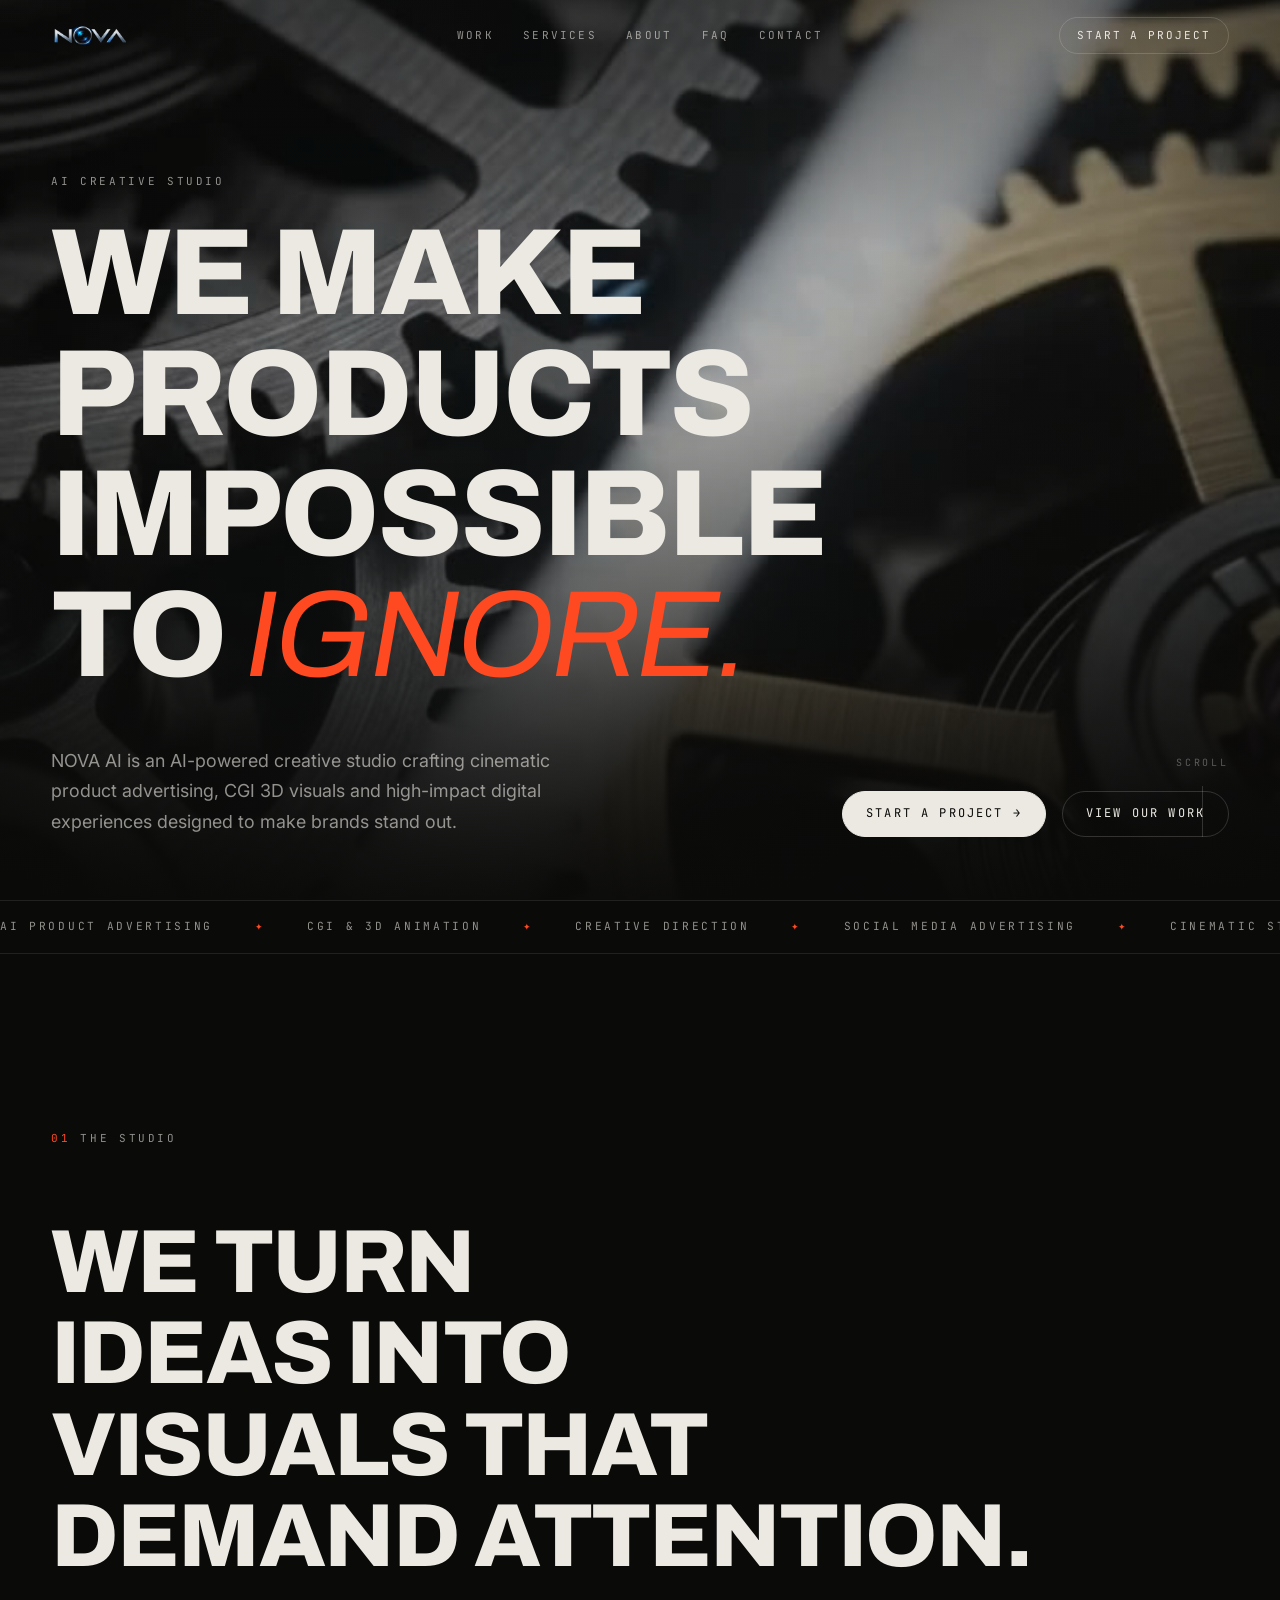
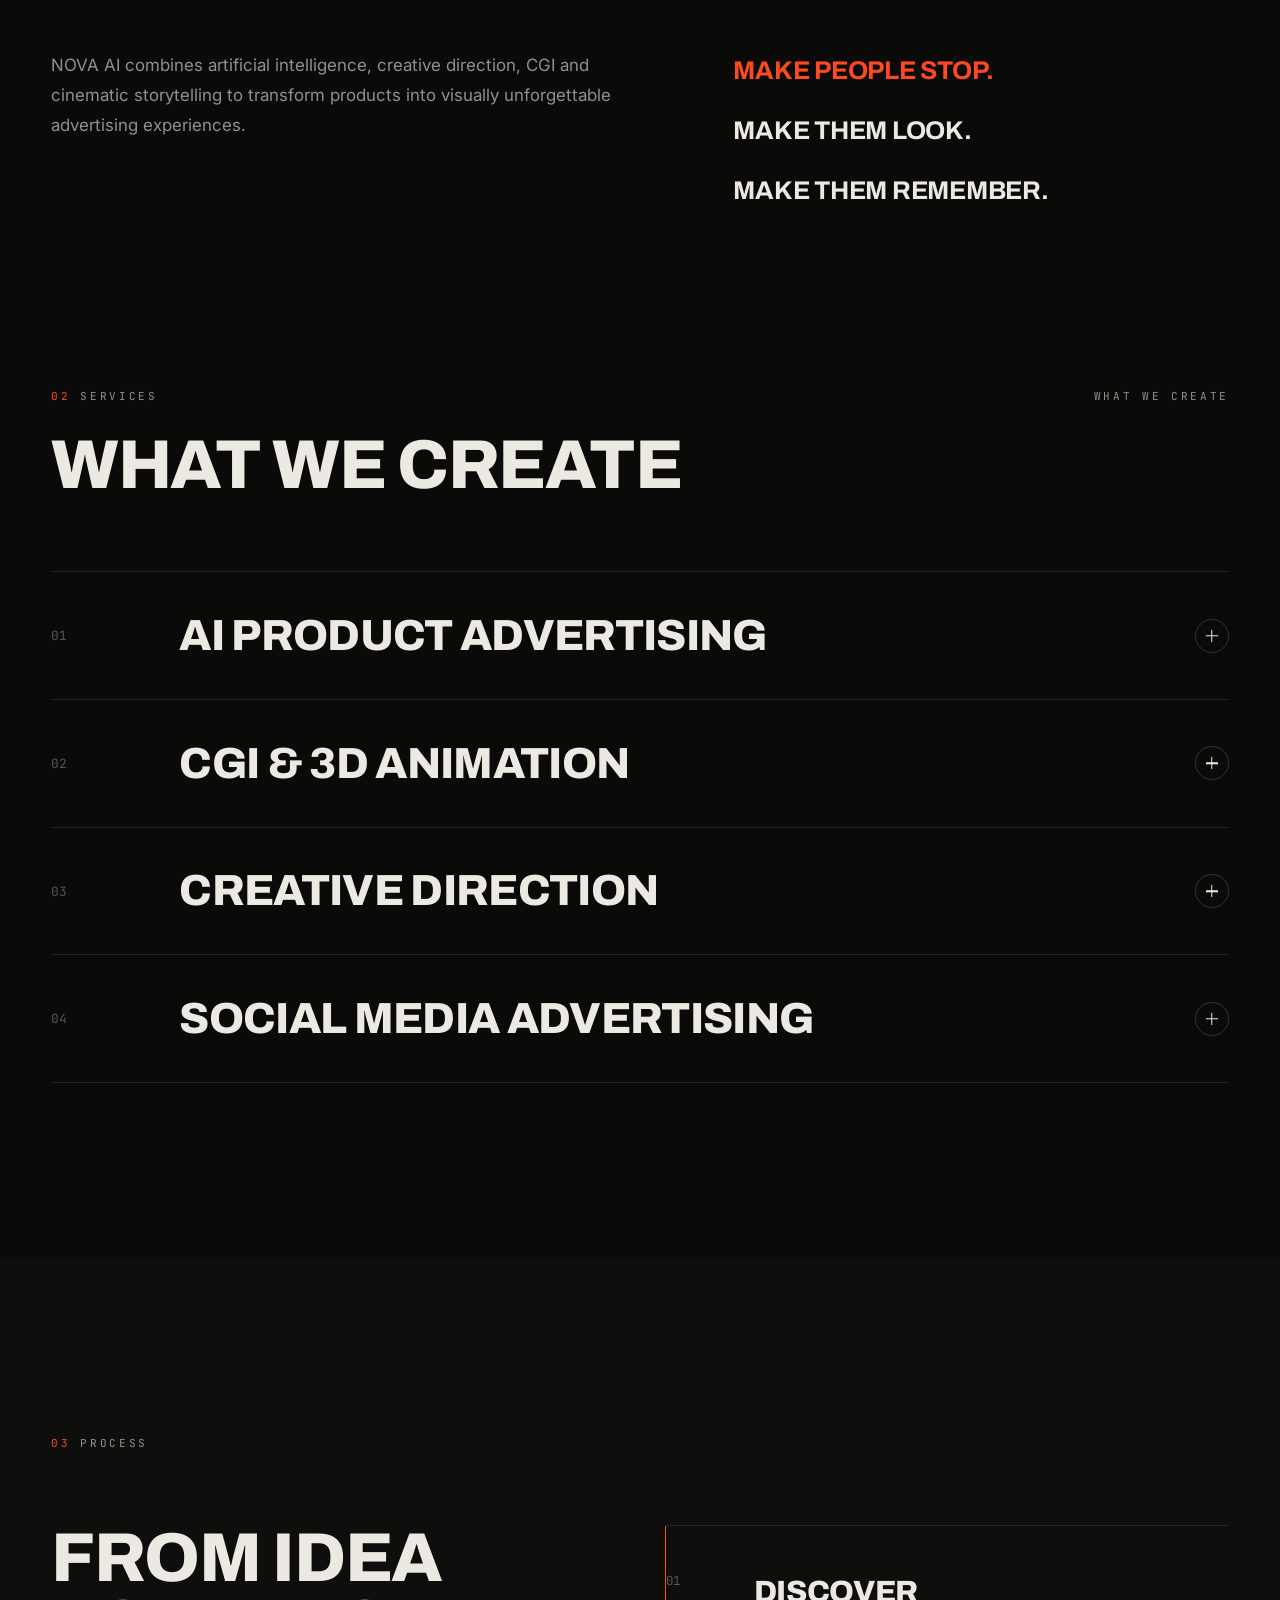
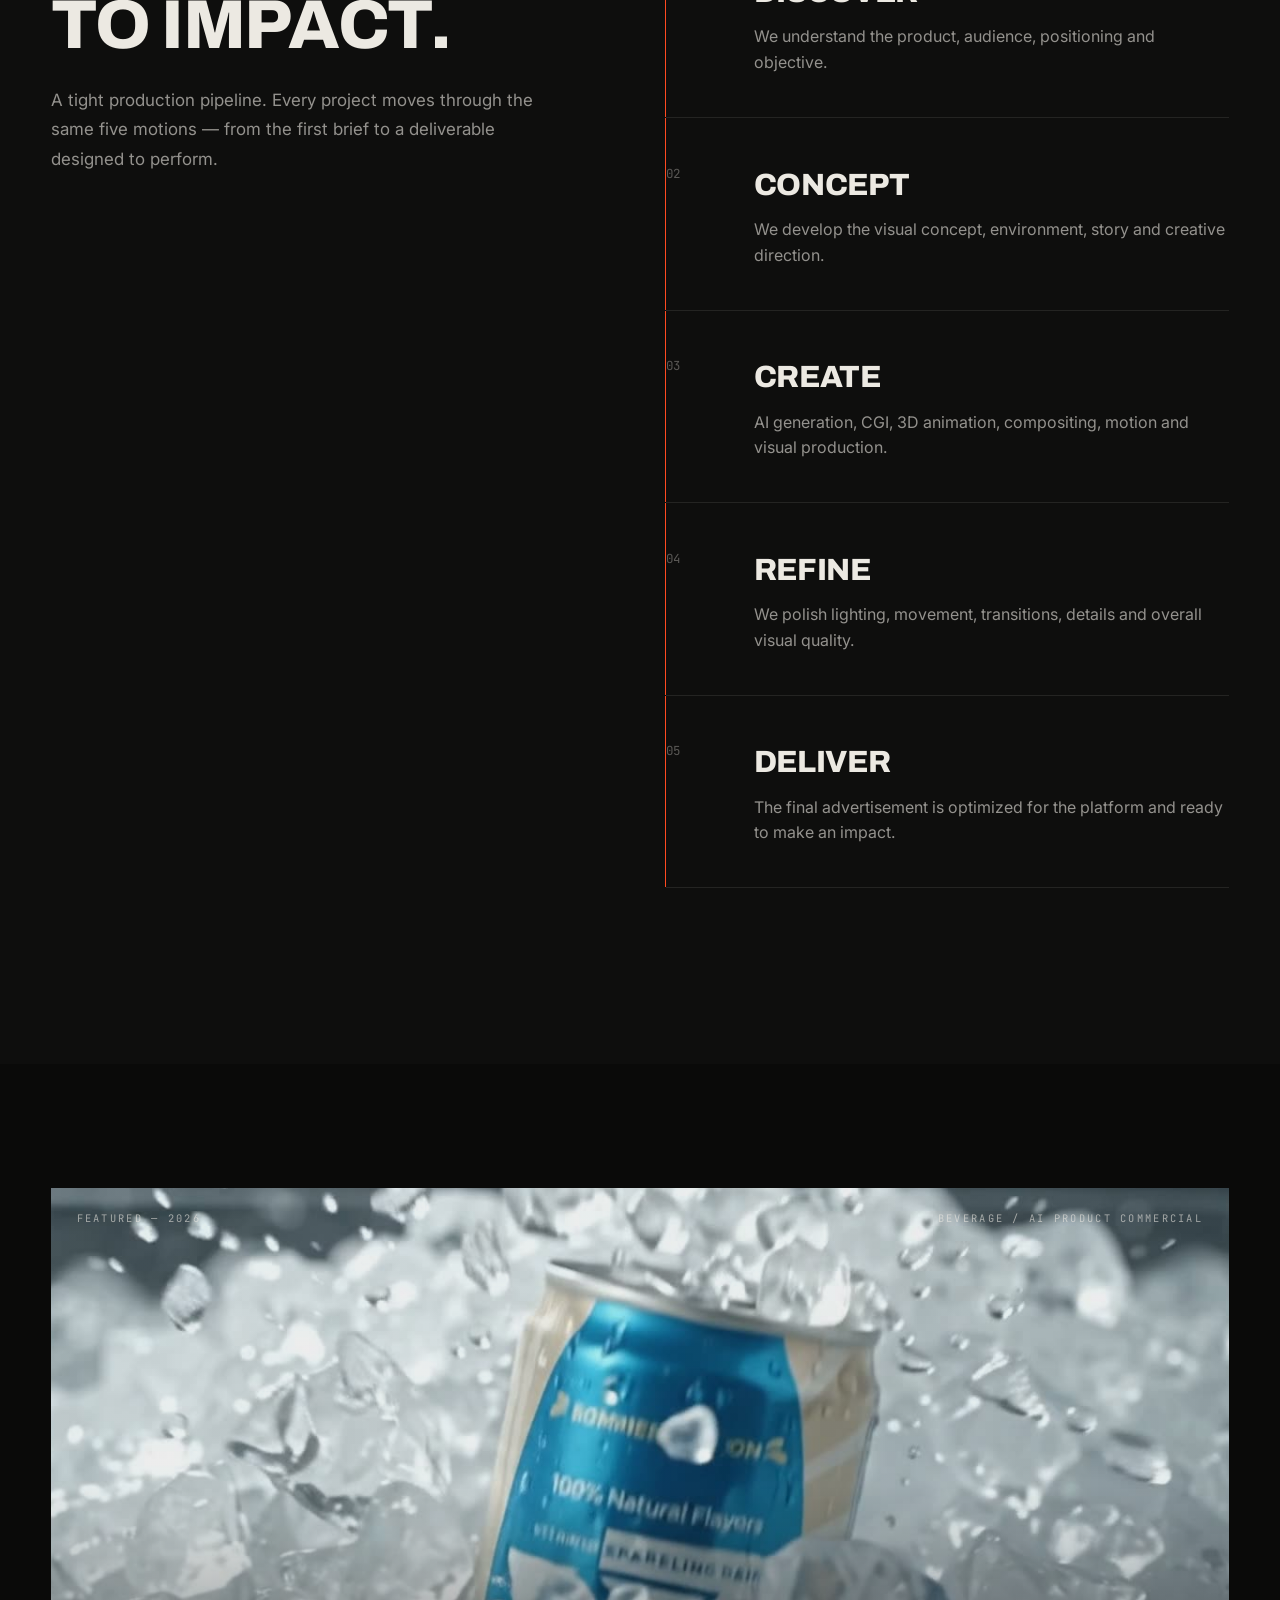
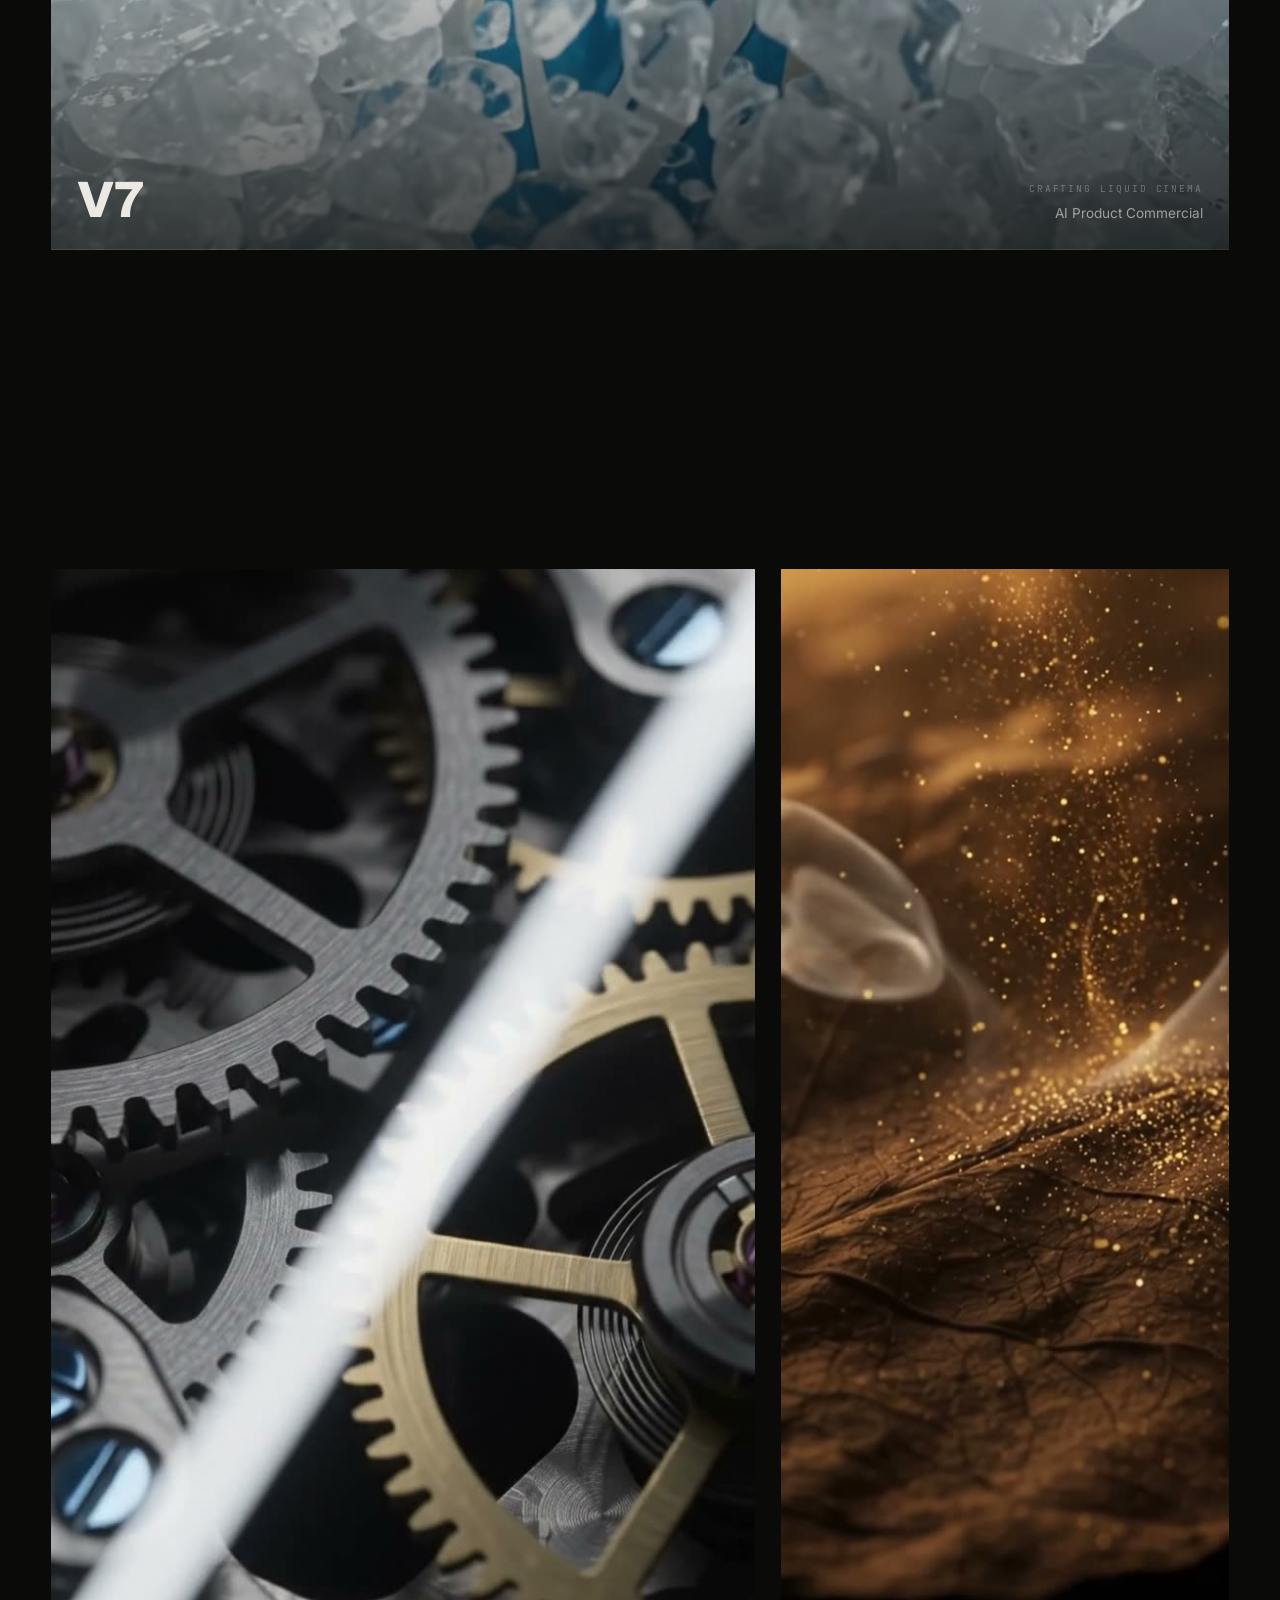
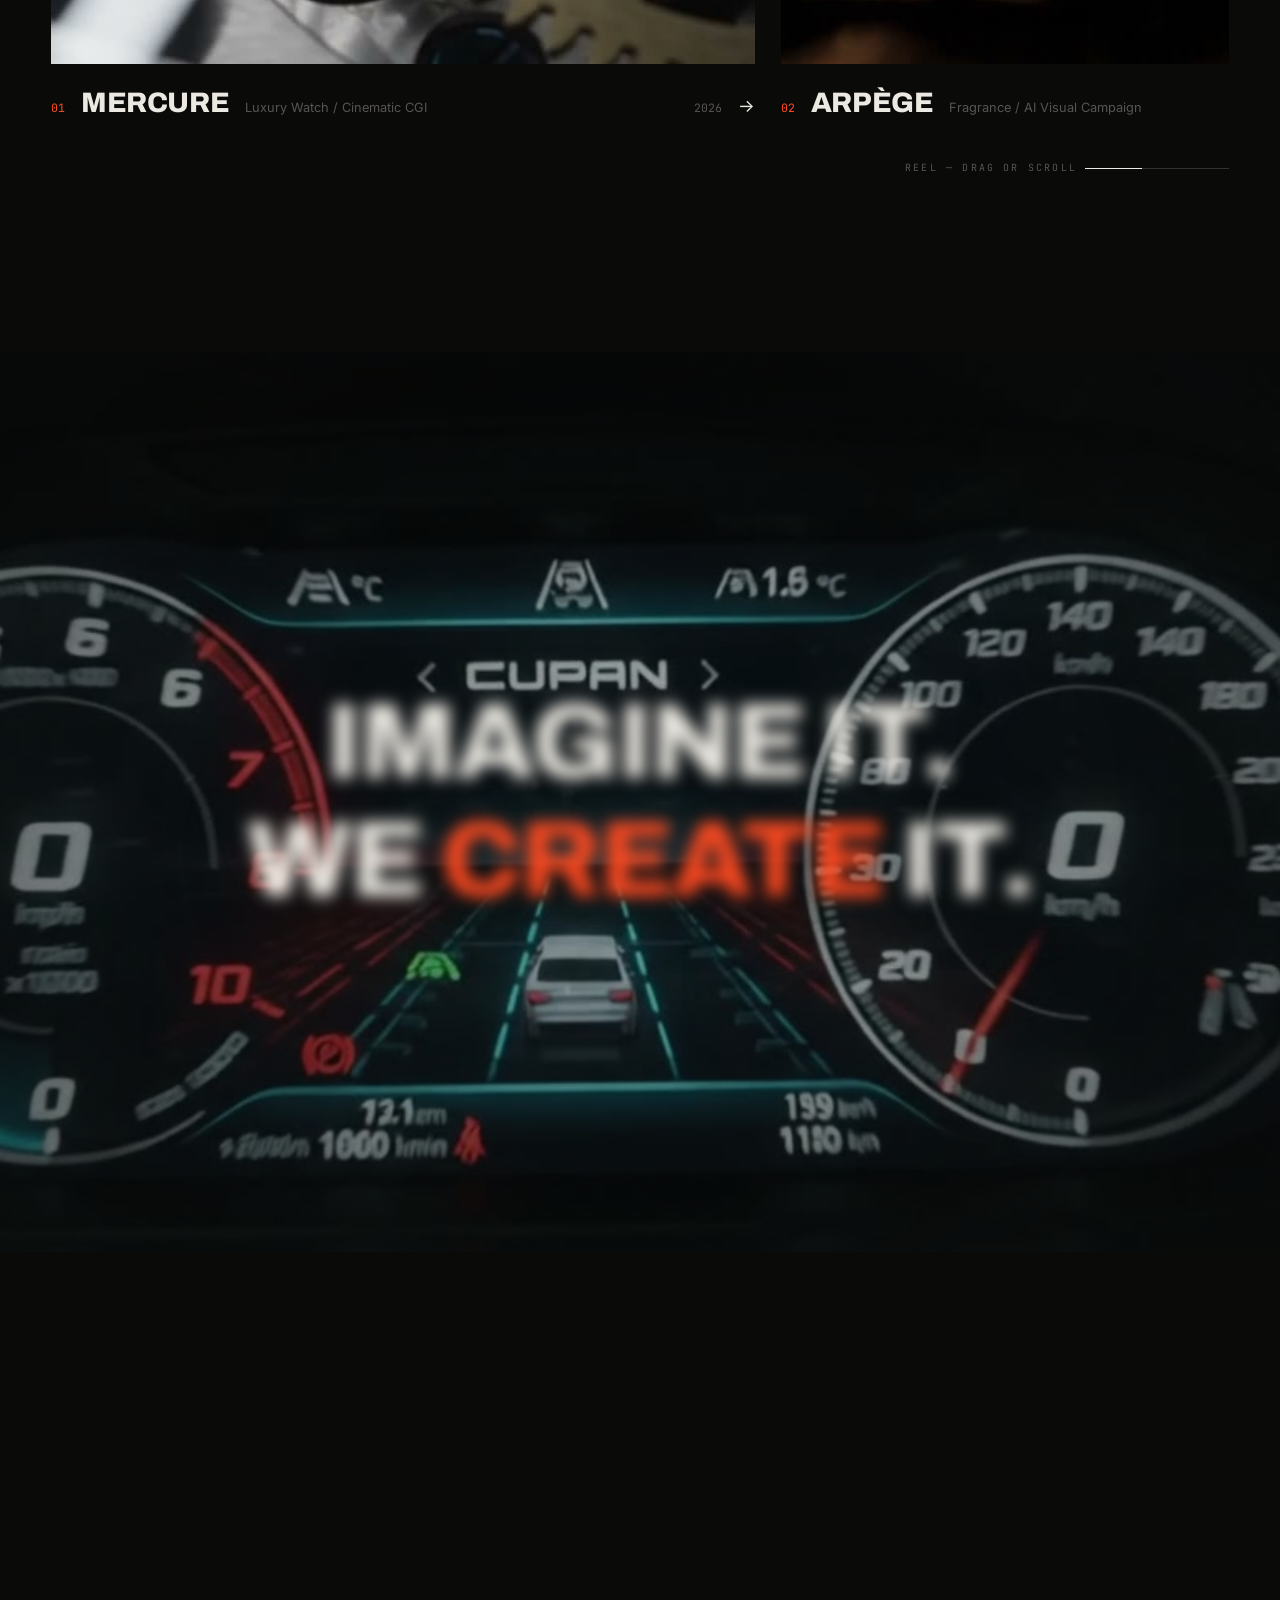
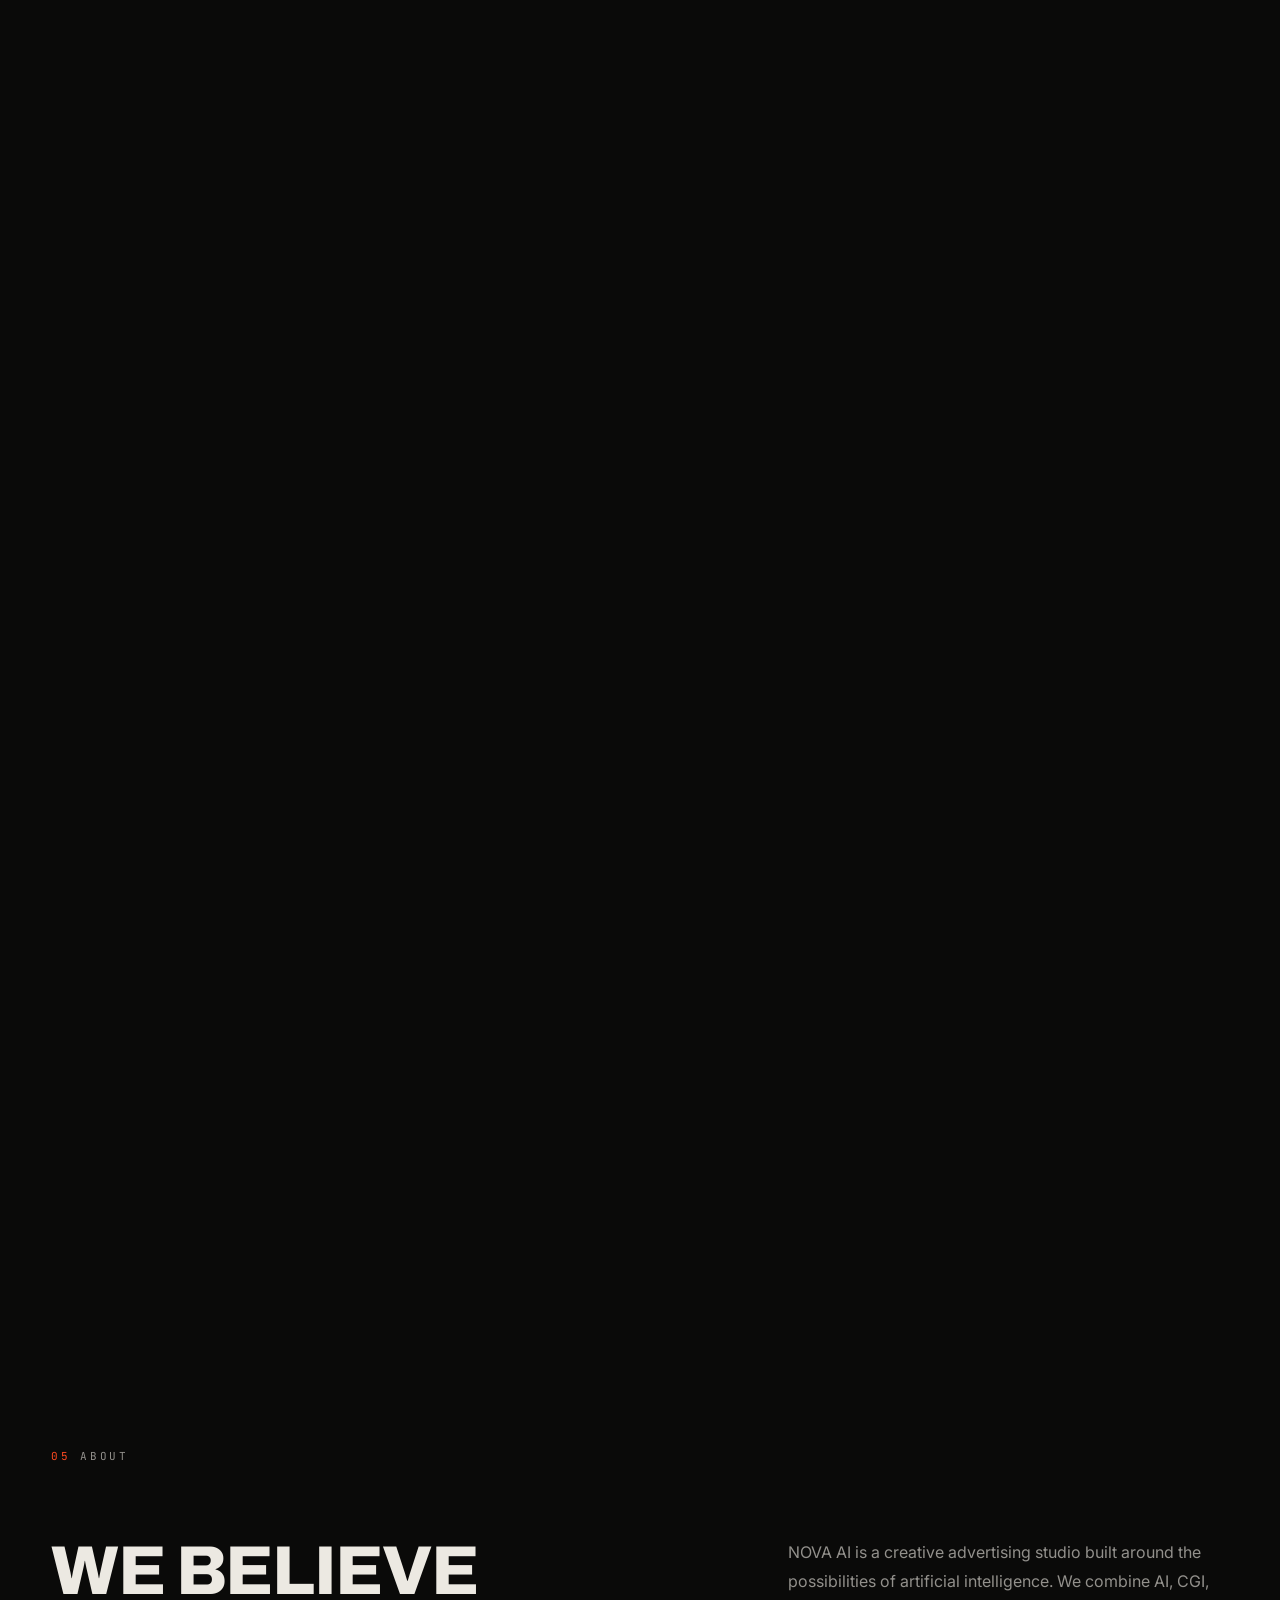
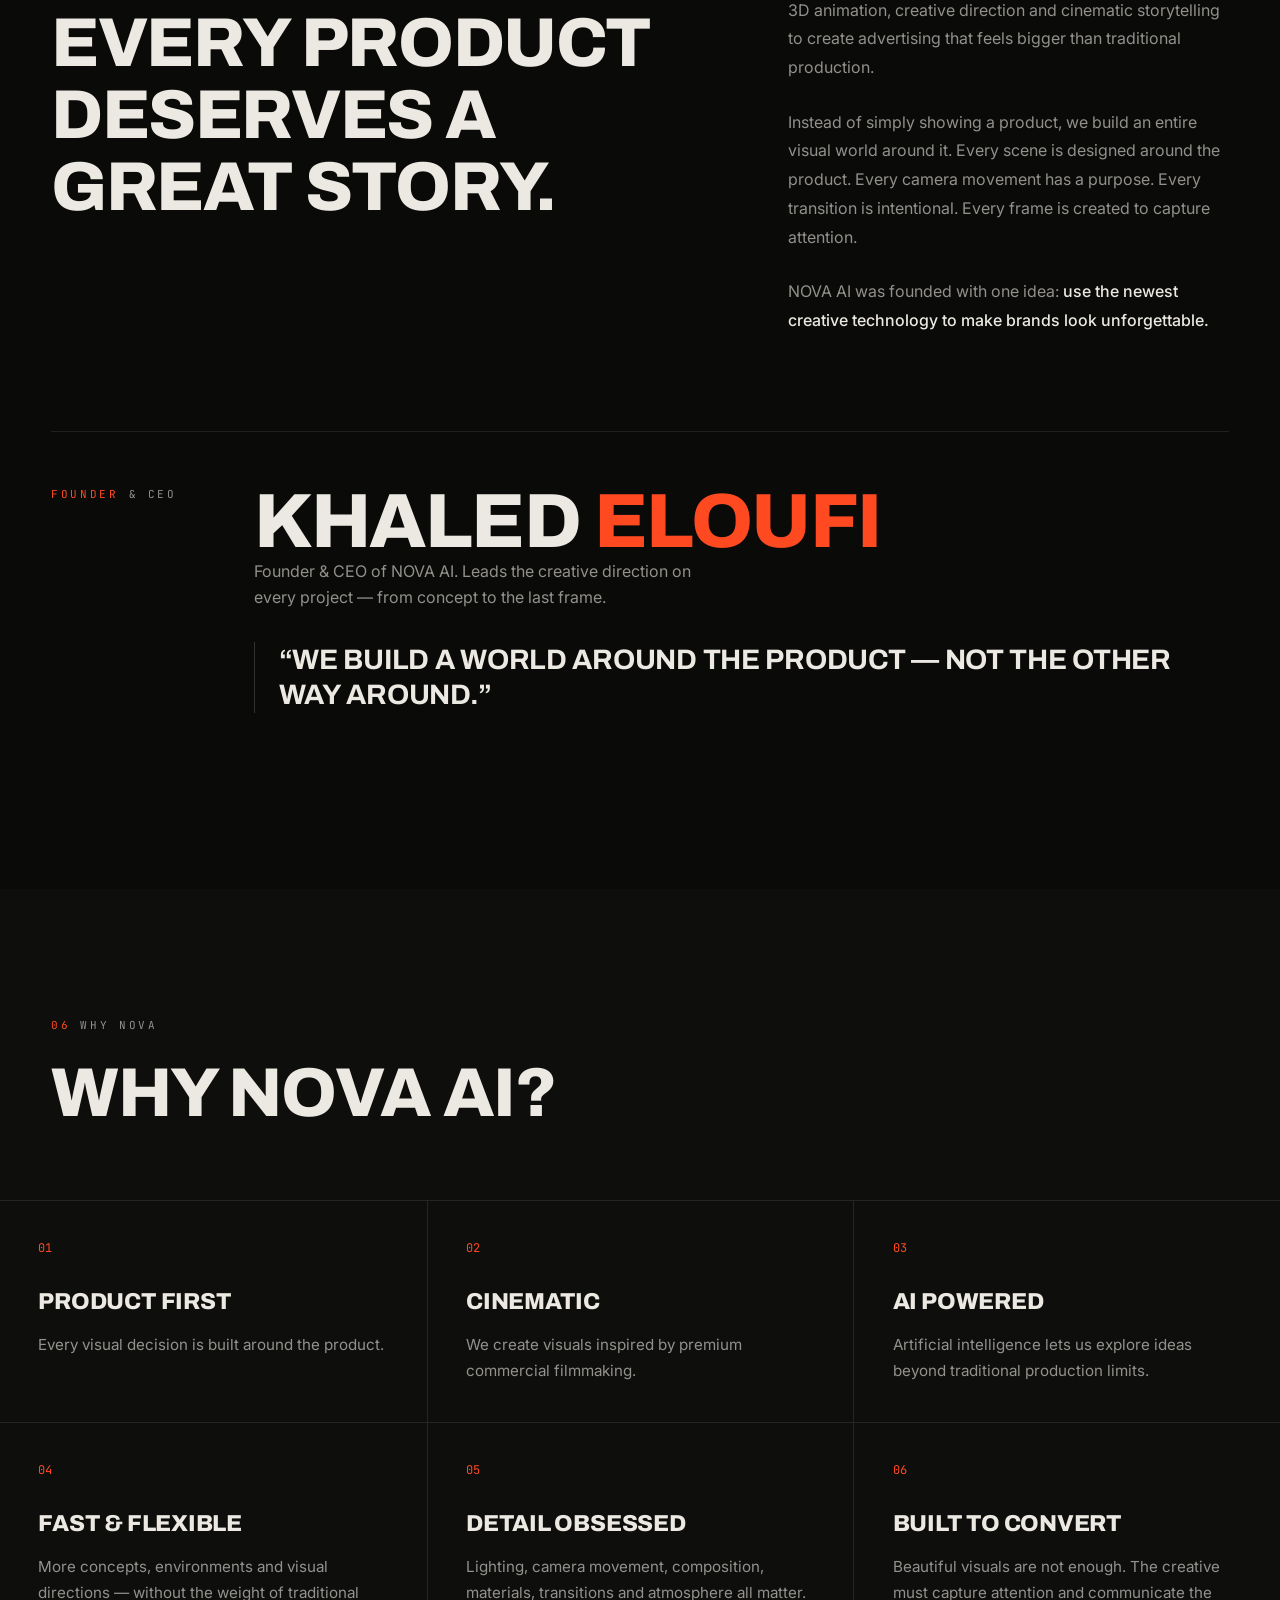
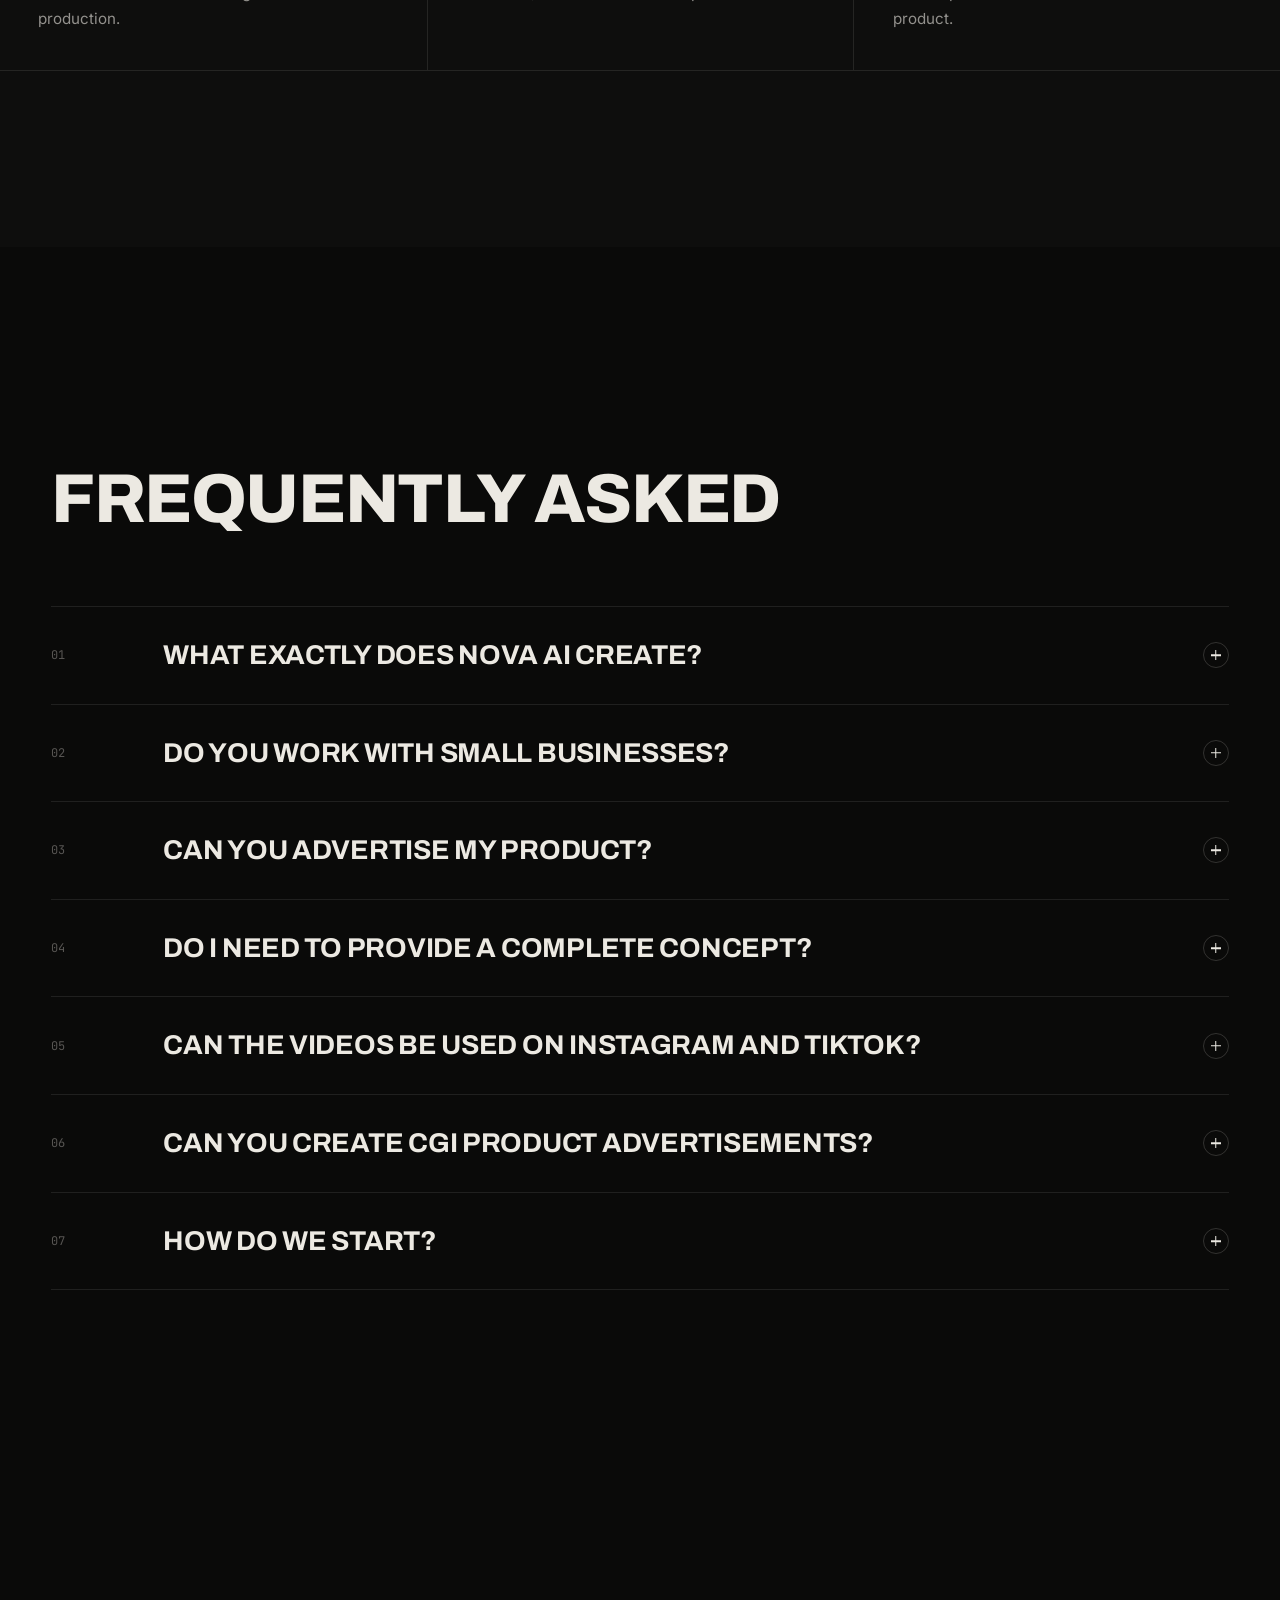
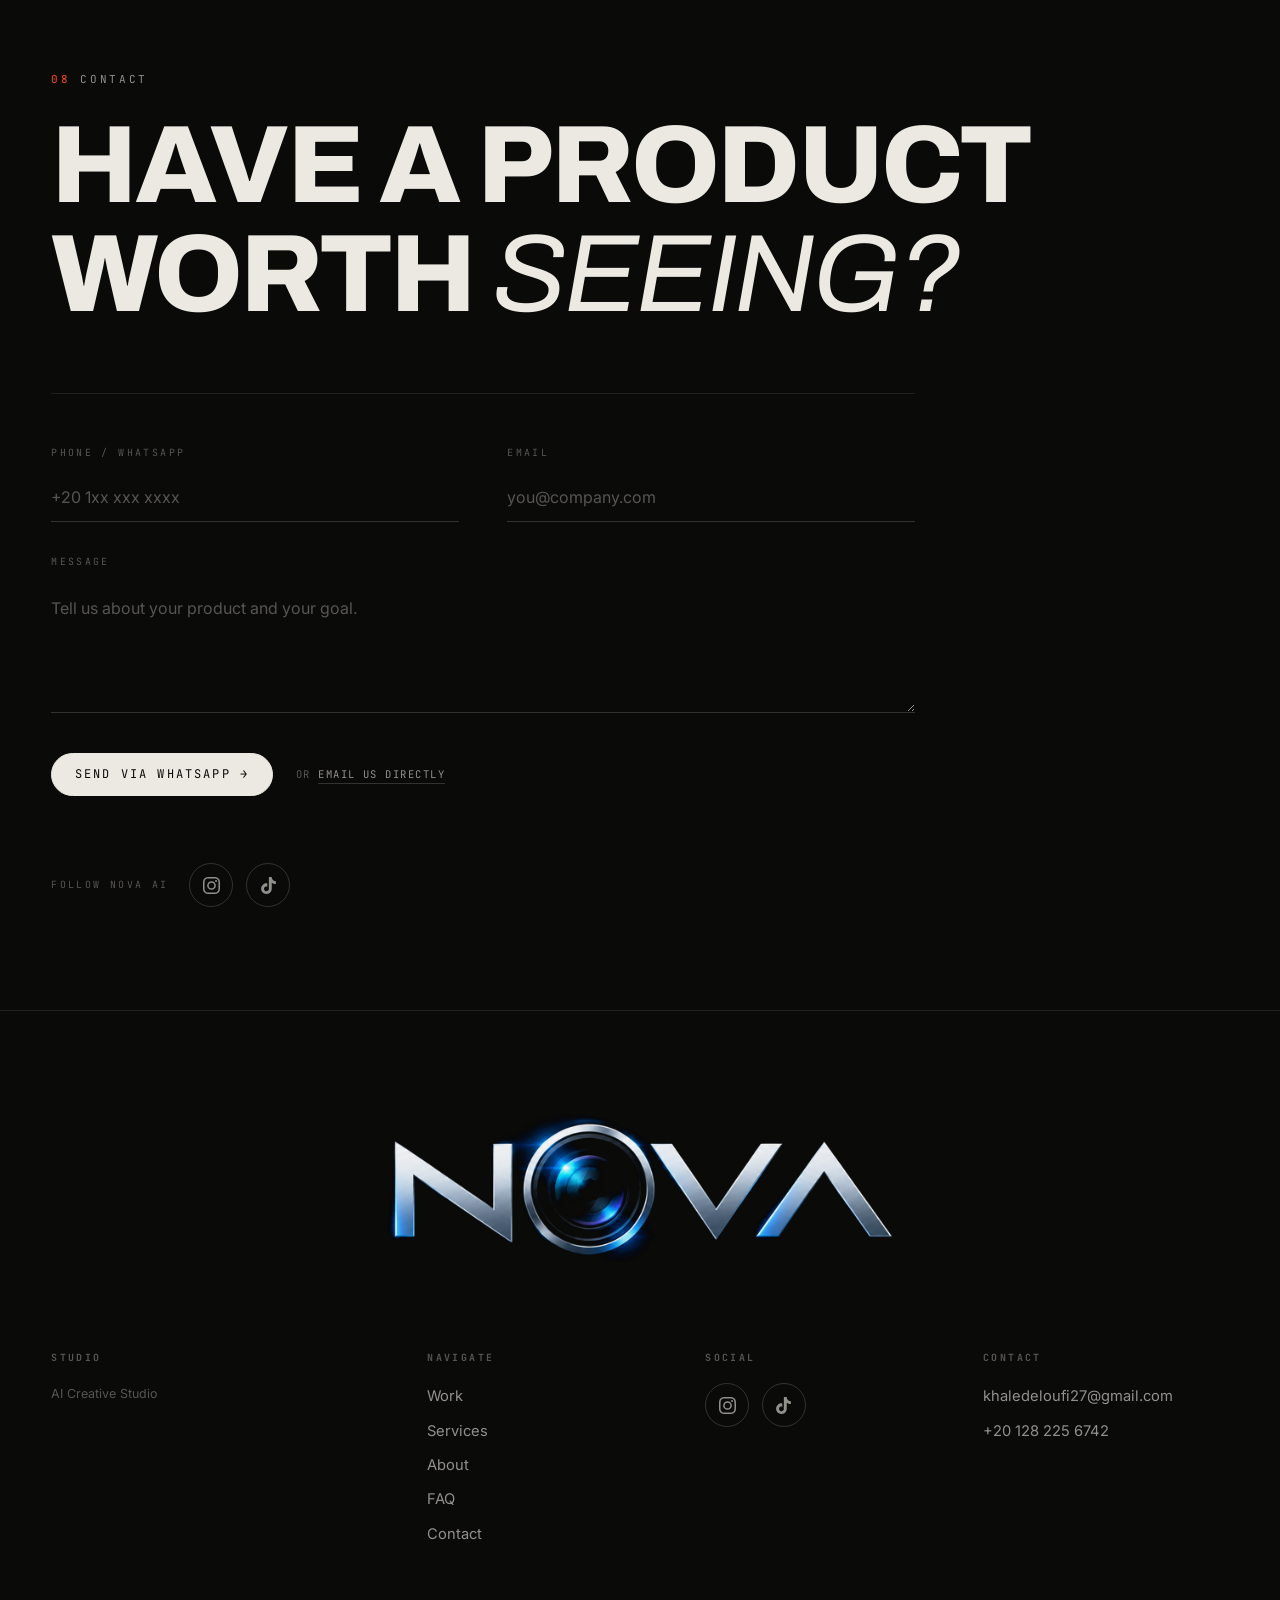
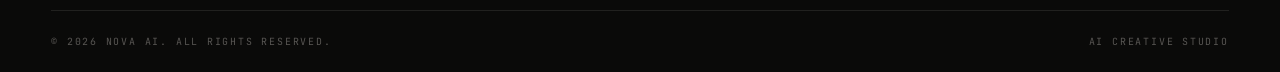
==== index.html @ a5a708fd "what they changed" ====
<!DOCTYPE html>
<html lang="en">
<head>
<meta charset="UTF-8">
<meta name="viewport" content="width=device-width, initial-scale=1.0">
<title>NOVA AI — AI-Powered Creative Advertising Studio</title>
<meta name="description" content="NOVA AI creates cinematic AI-powered product advertisements, CGI 3D visuals and high-impact creative campaigns for brands worldwide.">
<meta name="theme-color" content="#0a0a09">

<meta property="og:type" content="website">
<meta property="og:title" content="NOVA AI — AI-Powered Creative Advertising Studio">
<meta property="og:description" content="NOVA AI creates cinematic AI-powered product advertisements, CGI 3D visuals and high-impact creative campaigns for brands worldwide.">
<meta property="og:image" content="assets/img/v7-poster.jpg">
<meta property="og:url" content="https://nova.studio/">
<meta name="twitter:card" content="summary_large_image">
<meta name="twitter:title" content="NOVA AI — AI-Powered Creative Advertising Studio">
<meta name="twitter:description" content="Cinematic AI product advertising, CGI 3D visuals and high-impact campaigns.">
<meta name="twitter:image" content="assets/img/v7-poster.jpg">

<link rel="icon" type="image/x-icon" href="assets/img/favicon.ico">
<link rel="icon" type="image/png" sizes="32x32" href="assets/img/favicon-32.png">
<link rel="apple-touch-icon" href="assets/img/apple-touch-icon.png">

<link rel="preconnect" href="https://fonts.googleapis.com">
<link rel="preconnect" href="https://fonts.gstatic.com" crossorigin>
<link href="https://fonts.googleapis.com/css2?family=Archivo:ital,wght@0,400;0,500;0,600;0,700;0,800;0,900;1,400&family=Inter:wght@400;500;600&family=JetBrains+Mono:wght@400;500&display=swap" rel="stylesheet">

<link rel="stylesheet" href="assets/css/main.css">
<noscript>
<style>
  .mask > span{ transform:none !important; }
  [data-reveal]{ opacity:1 !important; transform:none !important; }
  .preloader{ display:none !important; }
  .menu{ display:none !important; }
</style>
</noscript>

<script type="application/ld+json">
{
  "@context": "https://schema.org",
  "@type": "Organization",
  "name": "NOVA AI",
  "description": "AI-powered creative advertising studio — cinematic AI product commercials, CGI 3D animation and digital experiences.",
  "email": "khaledeloufi27@gmail.com",
  "telephone": "+201282256746666",
  "sameAs": ["https://www.instagram.com/nova__ai__", "https://www.tiktok.com/@nova..ai7"]
}
</script>
</head>
<body>

<!-- preloader -->
<div class="preloader" id="preloader" aria-hidden="true">
  <div class="preloader-inner">
    <img class="preloader-logo" src="assets/img/logo-320.png" alt="">
    <div class="preloader-line"><span></span></div>
    <span class="preloader-text label">AI Creative Studio</span>
  </div>
</div>

<!-- scroll progress -->
<div class="scrollbar" aria-hidden="true"><span></span></div>

<!-- navigation -->
<header class="nav" id="nav">
  <div class="container nav-inner">
    <a class="nav-logo" href="#top" aria-label="NOVA AI — home">
      <img src="assets/img/logo-220.png" alt="NOVA AI">
    </a>
    <nav class="nav-links" aria-label="Primary">
      <a href="#work"><span>Work</span></a>
      <a href="#services"><span>Services</span></a>
      <a href="#about"><span>About</span></a>
      <a href="#faq"><span>FAQ</span></a>
      <a href="#contact"><span>Contact</span></a>
    </nav>
    <div class="nav-right">
      <a class="nav-cta" href="#contact">Start a Project</a>
      <button class="burger" id="burger" aria-label="Open menu" aria-expanded="false" aria-controls="menu">
        <span></span><span></span>
      </button>
    </div>
  </div>
</header>

<!-- fullscreen menu -->
<div class="menu" id="menu" aria-hidden="true">
  <nav aria-label="Menu">
    <ul>
      <li><a href="#work" style="transition-delay:.05s"><span class="n">01</span>Work</a></li>
      <li><a href="#services" style="transition-delay:.1s"><span class="n">02</span>Services</a></li>
      <li><a href="#about" style="transition-delay:.15s"><span class="n">03</span>About</a></li>
      <li><a href="#faq" style="transition-delay:.2s"><span class="n">04</span>FAQ</a></li>
      <li><a href="#contact" style="transition-delay:.25s"><span class="n">05</span>Contact</a></li>
    </ul>
  </nav>
  <div class="menu-foot">
    <span class="label">AI Creative Studio</span>
    <a class="btn btn-ghost" href="#contact">Start a Project <span class="ar">→</span></a>
  </div>
</div>

<main id="top">

  <!-- ============ HERO ============ -->
  <section class="hero" id="top-home" aria-label="NOVA AI — cinematic AI advertising studio">
    <div class="hero-media">
      <video autoplay muted loop playsinline preload="metadata" poster="assets/img/mercure-poster.jpg" aria-hidden="true">
        <source src="assets/videos/mercure.mp4" type="video/mp4">
      </video>
      <div class="hero-shade"></div>
    </div>

    <div class="container hero-inner">
      <p class="label hero-eyebrow" data-reveal>AI Creative Studio</p>
      <h1 class="hero-title" aria-label="We make products impossible to ignore.">
        <span class="mask" aria-hidden="true"><span>We Make</span></span>
        <span class="mask" aria-hidden="true"><span>Products</span></span>
        <span class="mask" aria-hidden="true"><span>Impossible</span></span>
        <span class="mask" aria-hidden="true"><span>To <em>Ignore.</em></span></span>
      </h1>
      <div class="hero-foot">
        <p class="hero-sub" data-reveal style="--d:.35s">
          NOVA AI is an AI-powered creative studio crafting cinematic product advertising, CGI 3D visuals and high-impact digital experiences designed to make brands stand out.
        </p>
        <div class="hero-ctas" data-reveal style="--d:.5s">
          <a class="btn btn-solid magnetic" href="#contact">Start a Project <span class="ar">→</span></a>
          <a class="btn btn-ghost magnetic" href="#work">View Our Work</a>
        </div>
      </div>
    </div>

    <span class="hero-side">Est. 2026 — AI Creative Studio</span>
    <div class="hero-scroll" aria-hidden="true">
      <span class="t">Scroll</span>
      <span class="l"></span>
    </div>
  </section>

  <!-- ============ MARQUEE ============ -->
  <div class="marquee" aria-hidden="true">
    <div class="marquee-track">
      <span class="marquee-item">AI Product Advertising</span>
      <span class="marquee-item">CGI &amp; 3D Animation</span>
      <span class="marquee-item">Creative Direction</span>
      <span class="marquee-item">Social Media Advertising</span>
      <span class="marquee-item">Cinematic Storytelling</span>
      <span class="marquee-item">Visual Production</span>
      <span class="marquee-item">AI Product Advertising</span>
      <span class="marquee-item">CGI &amp; 3D Animation</span>
      <span class="marquee-item">Creative Direction</span>
      <span class="marquee-item">Social Media Advertising</span>
      <span class="marquee-item">Cinematic Storytelling</span>
      <span class="marquee-item">Visual Production</span>
    </div>
  </div>

  <!-- ============ MANIFESTO ============ -->
  <section class="section manifesto" id="studio" aria-labelledby="manifesto-title">
    <div class="container">
      <div class="section-head" data-reveal>
        <p class="label"><span class="num">01</span>The Studio</p>
      </div>
      <h2 class="big" id="manifesto-title">
        <span class="row mask"><span>We Turn</span></span>
        <span class="row mask"><span>Ideas Into</span></span>
        <span class="row mask"><span>Visuals That</span></span>
        <span class="row mask"><span>Demand Attention.</span></span>
      </h2>
      <div class="manifesto-copy">
        <p class="prose" data-reveal>
          NOVA AI combines artificial intelligence, creative direction, CGI and cinematic storytelling to transform products into visually unforgettable advertising experiences.
        </p>
        <div class="manifesto-pull" data-reveal>
          <p><span>Make people stop.</span></p>
          <p>Make them look.</p>
          <p>Make them remember.</p>
        </div>
      </div>
    </div>
  </section>

  <!-- ============ SERVICES ============ -->
  <section class="section" id="services" aria-labelledby="services-title" style="padding-top:0">
    <div class="container">
      <div class="section-head">
        <div class="row1">
          <p class="label" data-reveal><span class="num">02</span>Services</p>
          <p class="label" data-reveal style="--d:.1s">What we create</p>
        </div>
        <h2 class="h-lg" id="services-title"><span class="mask"><span>What We Create</span></span></h2>
      </div>
    </div>

    <div class="container">
      <div class="service-list" data-accordion>
        <div class="service" data-item>
          <button type="button" aria-expanded="false">
            <span class="num">01</span>
            <span class="ttl">AI Product Advertising</span>
            <span class="plus"></span>
          </button>
          <div class="service-detail">
            <div class="inner">
              <div class="box">
                <p class="d">Cinematic AI-generated advertisements designed around the product, the brand identity and the target audience — engineered to make a single product feel like an event.</p>
                <div class="tags">
                  <span>Concept</span><span>Art Direction</span><span>AI Production</span><span>Compositing</span>
                </div>
              </div>
            </div>
          </div>
        </div>

        <div class="service" data-item>
          <button type="button" aria-expanded="false">
            <span class="num">02</span>
            <span class="ttl">CGI &amp; 3D Animation</span>
            <span class="plus"></span>
          </button>
          <div class="service-detail">
            <div class="inner">
              <div class="box">
                <p class="d">High-end 3D product visuals, cinematic camera movements, realistic lighting, environments and product-focused animation with broadcast-grade finish.</p>
                <div class="tags">
                  <span>3D Modelling</span><span>Lighting</span><span>Animation</span><span>Materials</span>
                </div>
              </div>
            </div>
          </div>
        </div>

        <div class="service" data-item>
          <button type="button" aria-expanded="false">
            <span class="num">03</span>
            <span class="ttl">Creative Direction</span>
            <span class="plus"></span>
          </button>
          <div class="service-detail">
            <div class="inner">
              <div class="box">
                <p class="d">From concept to final visual — we define the creative direction, visual language, scenes, transitions and storytelling that carry the campaign.</p>
                <div class="tags">
                  <span>Visual Language</span><span>Storytelling</span><span>Scenes</span><span>Transitions</span>
                </div>
              </div>
            </div>
          </div>
        </div>

        <div class="service" data-item>
          <button type="button" aria-expanded="false">
            <span class="num">04</span>
            <span class="ttl">Social Media Advertising</span>
            <span class="plus"></span>
          </button>
          <div class="service-detail">
            <div class="inner">
              <div class="box">
                <p class="d">Short-form visual campaigns designed for TikTok, Instagram Reels, social campaigns and digital brand awareness — built for the feed.</p>
                <div class="tags">
                  <span>Reels</span><span>TikTok</span><span>Campaigns</span><span>Formats</span>
                </div>
              </div>
            </div>
          </div>
        </div>
      </div>
    </div>
  </section>

  <!-- ============ PROCESS ============ -->
  <section class="section" id="process" aria-labelledby="process-title" style="background:var(--bg-2)">
    <div class="container">
      <div class="section-head">
        <p class="label" data-reveal><span class="num">03</span>Process</p>
      </div>
      <div class="process-grid">
        <div class="process-left" data-reveal>
          <h2 class="h-lg" id="process-title">From Idea<br>To Impact.</h2>
          <p class="prose">A tight production pipeline. Every project moves through the same five motions — from the first brief to a deliverable designed to perform.</p>
        </div>
        <div class="steps">
          <div class="step" data-reveal>
            <span class="num">01</span>
            <div><h3>Discover</h3><p>We understand the product, audience, positioning and objective.</p></div>
          </div>
          <div class="step" data-reveal>
            <span class="num">02</span>
            <div><h3>Concept</h3><p>We develop the visual concept, environment, story and creative direction.</p></div>
          </div>
          <div class="step" data-reveal>
            <span class="num">03</span>
            <div><h3>Create</h3><p>AI generation, CGI, 3D animation, compositing, motion and visual production.</p></div>
          </div>
          <div class="step" data-reveal>
            <span class="num">04</span>
            <div><h3>Refine</h3><p>We polish lighting, movement, transitions, details and overall visual quality.</p></div>
          </div>
          <div class="step" data-reveal>
            <span class="num">05</span>
            <div><h3>Deliver</h3><p>The final advertisement is optimized for the platform and ready to make an impact.</p></div>
          </div>
        </div>
      </div>
    </div>
  </section>

  <!-- ============ SELECTED WORK ============ -->
  <section class="section" id="work" aria-labelledby="work-title">
    <div class="container">
      <div class="section-head">
        <p class="label" data-reveal><span class="num">04</span>Portfolio</p>
        <div class="row1">
          <h2 class="h-lg" id="work-title"><span class="mask"><span>Selected Work</span></span></h2>
          <p class="label work-sub" data-reveal style="--d:.1s">Visual campaigns created to make products impossible to ignore.</p>
        </div>
      </div>

      <!-- featured project (V7) -->
      <a class="featured" href="work/v7/index.html" data-cursor="view" aria-label="V7 — AI product commercial">
        <div class="featured-media" data-parallax="0.05">
          <video autoplay muted loop playsinline preload="metadata" poster="assets/img/v7-poster.jpg" data-autoplay aria-hidden="true">
            <source src="assets/videos/v7.mp4" type="video/mp4">
          </video>
          <div class="featured-shade"></div>
          <div class="top-line">
            <span>Featured — 2026</span>
            <span>Beverage / AI Product Commercial</span>
          </div>
          <span class="go"><span>View Project</span><span class="ar">→</span></span>
          <div class="foot-line">
            <span class="f-ttl">V7</span>
            <span class="f-meta">
              <span class="cat">Crafting Liquid Cinema</span>
              AI Product Commercial
            </span>
          </div>
        </div>
      </a>

      <!-- reel: generated rows -->
      <div class="reel" aria-label="Other selected projects">
        <div class="reel-track" id="reel-track">
          <!-- WORK-REEL:BEGIN -->
      <article class="reel-item" data-project="mercure">
          <a class="reel-link" href="work/mercure/index.html" data-cursor="view">
            <div class="reel-media is-portrait">
              <img src="assets/img/mercure-poster.jpg" alt="Mercure — Luxury Watch / Cinematic CGI" loading="lazy">
              <video muted loop playsinline preload="none" aria-hidden="true">
                <source src="assets/videos/mercure.mp4" type="video/mp4">
              </video>
              <div class="reel-shade"></div>
              <span class="reel-badge">View Case</span>
            </div>
            <div class="reel-meta">
              <span class="n">01</span>
              <span class="t">Mercure</span>
              <span class="c">Luxury Watch / Cinematic CGI</span>
              <span class="y">2026</span>
              <span class="ar">→</span>
            </div>
          </a>
        </article>
      <article class="reel-item" data-project="arpege">
          <a class="reel-link" href="work/arpege/index.html" data-cursor="view">
            <div class="reel-media is-portrait">
              <img src="assets/img/arpege-poster.jpg" alt="Arpège — Fragrance / AI Visual Campaign" loading="lazy">
              <video muted loop playsinline preload="none" aria-hidden="true">
                <source src="assets/videos/arpege.mp4" type="video/mp4">
              </video>
              <div class="reel-shade"></div>
              <span class="reel-badge">View Case</span>
            </div>
            <div class="reel-meta">
              <span class="n">02</span>
              <span class="t">Arpège</span>
              <span class="c">Fragrance / AI Visual Campaign</span>
              <span class="y">2026</span>
              <span class="ar">→</span>
            </div>
          </a>
        </article>
      <article class="reel-item" data-project="veloce">
          <a class="reel-link" href="work/veloce/index.html" data-cursor="view">
            <div class="reel-media">
              <img src="assets/img/veloce-poster.jpg" alt="Veloce — Technology / CGI Product Film" loading="lazy">
              <video muted loop playsinline preload="none" aria-hidden="true">
                <source src="assets/videos/veloce.mp4" type="video/mp4">
              </video>
              <div class="reel-shade"></div>
              <span class="reel-badge">View Case</span>
            </div>
            <div class="reel-meta">
              <span class="n">03</span>
              <span class="t">Veloce</span>
              <span class="c">Technology / CGI Product Film</span>
              <span class="y">2026</span>
              <span class="ar">→</span>
            </div>
          </a>
        </article>
      <article class="reel-item" data-project="coffee">
          <a class="reel-link" href="work/coffee/index.html" data-cursor="view">
            <div class="reel-media">
              <img src="assets/img/coffee-poster.jpg" alt="Coffee — Beverage / AI Product Commercial" loading="lazy">
              <video muted loop playsinline preload="none" aria-hidden="true">
                <source src="assets/videos/coffee.mp4" type="video/mp4">
              </video>
              <div class="reel-shade"></div>
              <span class="reel-badge">View Case</span>
            </div>
            <div class="reel-meta">
              <span class="n">04</span>
              <span class="t">Coffee</span>
              <span class="c">Beverage / AI Product Commercial</span>
              <span class="y">2026</span>
              <span class="ar">→</span>
            </div>
          </a>
        </article>
      <article class="reel-item" data-project="burger">
          <a class="reel-link" href="work/burger/index.html" data-cursor="view">
            <div class="reel-media is-portrait">
              <img src="assets/img/burger-poster.jpg" alt="Burger — Food / AI Commercial" loading="lazy">
              <video muted loop playsinline preload="none" aria-hidden="true">
                <source src="assets/videos/burger.mp4" type="video/mp4">
              </video>
              <div class="reel-shade"></div>
              <span class="reel-badge">View Case</span>
            </div>
            <div class="reel-meta">
              <span class="n">05</span>
              <span class="t">Burger</span>
              <span class="c">Food / AI Commercial</span>
              <span class="y">2026</span>
              <span class="ar">→</span>
            </div>
          </a>
        </article>
      <article class="reel-item" data-project="crispy">
          <a class="reel-link" href="work/crispy/index.html" data-cursor="view">
            <div class="reel-media">
              <img src="assets/img/crispy-poster.jpg" alt="Crispy — Food / AI Commercial" loading="lazy">
              <video muted loop playsinline preload="none" aria-hidden="true">
                <source src="assets/videos/crispy.mp4" type="video/mp4">
              </video>
              <div class="reel-shade"></div>
              <span class="reel-badge">View Case</span>
            </div>
            <div class="reel-meta">
              <span class="n">06</span>
              <span class="t">Crispy</span>
              <span class="c">Food / AI Commercial</span>
              <span class="y">2026</span>
              <span class="ar">→</span>
            </div>
          </a>
        </article>
      <!-- WORK-REEL:END -->
        </div>
        <div class="reel-hint" aria-hidden="true">
          <span>Reel — drag or scroll</span>
          <span class="bar"></span>
        </div>
      </div>
    </div>
  </section>

  <!-- ============ SHOWCASE ============ -->
  <section class="showcase" id="showcase" aria-label="Imagine it. We create it.">
    <div class="showcase-sticky">
      <div class="showcase-media" data-cursor="view">
        <video autoplay muted loop playsinline preload="metadata" poster="assets/img/veloce-poster.jpg" data-autoplay aria-hidden="true">
          <source src="assets/videos/veloce.mp4" type="video/mp4">
        </video>
        <div class="showcase-shade"></div>
      </div>
      <div class="showcase-words">
        <span class="sw">Imagine It.</span>
        <span class="sw">We <span class="u">Create</span> It.</span>
      </div>
    </div>
  </section>

  <!-- ============ ABOUT ============ -->
  <section class="section" id="about" aria-labelledby="about-title">
    <div class="container">
      <div class="section-head">
        <p class="label" data-reveal><span class="num">05</span>About</p>
      </div>
      <div class="about-grid">
        <div>
          <h2 class="h-lg" id="about-title">
            <span class="mask"><span>We Believe</span></span>
            <span class="mask"><span>Every Product</span></span>
            <span class="mask"><span>Deserves A</span></span>
            <span class="mask"><span>Great Story.</span></span>
          </h2>
        </div>
        <div class="about-copy" data-reveal>
          <p>NOVA AI is a creative advertising studio built around the possibilities of artificial intelligence. We combine AI, CGI, 3D animation, creative direction and cinematic storytelling to create advertising that feels bigger than traditional production.</p>
          <p>Instead of simply showing a product, we build an entire visual world around it. Every scene is designed around the product. Every camera movement has a purpose. Every transition is intentional. Every frame is created to capture attention.</p>
          <p>NOVA AI was founded with one idea: <b>use the newest creative technology to make brands look unforgettable.</b></p>
        </div>
      </div>

      <div class="founder">
        <div data-reveal>
          <p class="label"><span class="num">Founder</span>&amp; CEO</p>
        </div>
        <div>
          <p class="founder-name" data-reveal>Khaled <span class="lg">Eloufi</span></p>
          <p class="founder-desc" data-reveal style="--d:.12s">
            Founder &amp; CEO of NOVA AI. Leads the creative direction on every project — from concept to the last frame.
          </p>
          <blockquote class="founder-quote" data-reveal style="--d:.2s">
            “We build a world around the product — not the other way around.”
          </blockquote>
        </div>
      </div>
    </div>
  </section>

  <!-- ============ WHY NOVA ============ -->
  <section class="section" id="why" aria-labelledby="why-title" style="background:var(--bg-2); padding-top:clamp(4.5rem,11vw,8rem)">
    <div class="container">
      <div class="section-head">
        <p class="label" data-reveal><span class="num">06</span>Why Nova</p>
        <h2 class="h-lg" id="why-title"><span class="mask"><span>Why Nova AI?</span></span></h2>
      </div>
    </div>
    <div class="container" style="max-width:none; padding-inline:0">
      <div class="why-grid">
        <div class="why-item" data-reveal>
          <span class="num">01</span><h3>Product First</h3>
          <p>Every visual decision is built around the product.</p>
        </div>
        <div class="why-item" data-reveal style="--d:.05s">
          <span class="num">02</span><h3>Cinematic</h3>
          <p>We create visuals inspired by premium commercial filmmaking.</p>
        </div>
        <div class="why-item" data-reveal style="--d:.1s">
          <span class="num">03</span><h3>AI Powered</h3>
          <p>Artificial intelligence lets us explore ideas beyond traditional production limits.</p>
        </div>
        <div class="why-item" data-reveal>
          <span class="num">04</span><h3>Fast &amp; Flexible</h3>
          <p>More concepts, environments and visual directions — without the weight of traditional production.</p>
        </div>
        <div class="why-item" data-reveal style="--d:.05s">
          <span class="num">05</span><h3>Detail Obsessed</h3>
          <p>Lighting, camera movement, composition, materials, transitions and atmosphere all matter.</p>
        </div>
        <div class="why-item" data-reveal style="--d:.1s">
          <span class="num">06</span><h3>Built To Convert</h3>
          <p>Beautiful visuals are not enough. The creative must capture attention and communicate the product.</p>
        </div>
      </div>
    </div>
  </section>

  <!-- ============ FAQ ============ -->
  <section class="section" id="faq" aria-labelledby="faq-title">
    <div class="container">
      <div class="section-head">
        <div class="row1">
          <p class="label" data-reveal><span class="num">07</span>FAQ</p>
          <p class="label" data-reveal style="--d:.1s">Everything you need to know</p>
        </div>
        <h2 class="h-lg" id="faq-title"><span class="mask"><span>Frequently Asked</span></span></h2>
      </div>

      <div class="faq-list" data-accordion data-multi="true">
        <div class="faq" data-item>
          <button type="button" aria-expanded="false">
            <span class="num">01</span>
            <span class="q">What exactly does NOVA AI create?</span>
            <span class="plus"></span>
          </button>
          <div class="faq-a"><div class="wrap"><p class="a">We create AI-powered product advertisements, CGI 3D animations, cinematic product visuals and social media advertising content.</p></div></div>
        </div>
        <div class="faq" data-item>
          <button type="button" aria-expanded="false">
            <span class="num">02</span>
            <span class="q">Do you work with small businesses?</span>
            <span class="plus"></span>
          </button>
          <div class="faq-a"><div class="wrap"><p class="a">Yes. NOVA AI creates premium advertising visuals for startups, local businesses, growing brands and established companies.</p></div></div>
        </div>
        <div class="faq" data-item>
          <button type="button" aria-expanded="false">
            <span class="num">03</span>
            <span class="q">Can you advertise my product?</span>
            <span class="plus"></span>
          </button>
          <div class="faq-a"><div class="wrap"><p class="a">Yes. We build the concept, visual direction and advertisement around the product and its audience.</p></div></div>
        </div>
        <div class="faq" data-item>
          <button type="button" aria-expanded="false">
            <span class="num">04</span>
            <span class="q">Do I need to provide a complete concept?</span>
            <span class="plus"></span>
          </button>
          <div class="faq-a"><div class="wrap"><p class="a">No. You can provide only the product and objective. NOVA AI develops the creative direction and visual concept.</p></div></div>
        </div>
        <div class="faq" data-item>
          <button type="button" aria-expanded="false">
            <span class="num">05</span>
            <span class="q">Can the videos be used on Instagram and TikTok?</span>
            <span class="plus"></span>
          </button>
          <div class="faq-a"><div class="wrap"><p class="a">Yes. Projects can be designed specifically for social media formats such as Reels and TikTok.</p></div></div>
        </div>
        <div class="faq" data-item>
          <button type="button" aria-expanded="false">
            <span class="num">06</span>
            <span class="q">Can you create CGI product advertisements?</span>
            <span class="plus"></span>
          </button>
          <div class="faq-a"><div class="wrap"><p class="a">Yes. CGI 3D product animation is one of NOVA AI's core creative services.</p></div></div>
        </div>
        <div class="faq" data-item>
          <button type="button" aria-expanded="false">
            <span class="num">07</span>
            <span class="q">How do we start?</span>
            <span class="plus"></span>
          </button>
          <div class="faq-a"><div class="wrap"><p class="a">Send us your product, brand information and advertising objective. We will take it from there.</p></div></div>
        </div>
      </div>
    </div>
  </section>

  <!-- ============ CONTACT ============ -->
  <section class="contact section" id="contact" aria-labelledby="contact-title">
    <div class="container">
      <p class="label" data-reveal><span class="num">08</span>Contact</p>
      <h2 class="big" id="contact-title" style="margin-top:1.6rem">
        <span class="mask"><span>Have A Product</span></span>
        <span class="mask"><span>Worth <em>Seeing?</em></span></span>
      </h2>

      <form class="contact-form" id="contact-form" data-reveal novalidate>
        <div class="f-row">
          <div class="field">
            <label for="cf-phone">Phone / WhatsApp</label>
            <input type="tel" id="cf-phone" name="phone" placeholder="+20 1xx xxx xxxx" autocomplete="tel" required>
          </div>
          <div class="field">
            <label for="cf-email">Email</label>
            <input type="email" id="cf-email" name="email" placeholder="you@company.com" autocomplete="email" required>
          </div>
        </div>
        <div class="field">
          <label for="cf-msg">Message</label>
          <textarea id="cf-msg" name="message" rows="4" placeholder="Tell us about your product and your goal." required></textarea>
        </div>
        <div class="contact-form-foot">
          <button type="submit" class="btn btn-solid magnetic">Send via WhatsApp <span class="ar">→</span></button>
          <p class="hint"><span>or</span> <a href="mailto:khaledeloufi27@gmail.com">email us directly</a></p>
          <span class="form-note" role="status" aria-live="polite"></span>
        </div>
      </form>

      <div class="contact-addons" data-reveal>
        <span class="k">Follow NOVA AI</span>
        <div class="soc-row">
          <a class="soc" href="https://www.instagram.com/nova__ai__" target="_blank" rel="noopener" aria-label="NOVA AI on Instagram">
            <svg viewBox="0 0 24 24" aria-hidden="true"><path d="M12 0C8.74 0 8.33.01 7.05.07 5.78.13 4.9.33 4.14.63c-.79.31-1.46.72-2.13 1.38C1.35 2.68.94 3.35.63 4.14.33 4.9.13 5.78.07 7.05.01 8.33 0 8.74 0 12s.01 3.67.07 4.95c.06 1.27.26 2.15.56 2.91.31.79.72 1.46 1.38 2.13.67.66 1.34 1.07 2.13 1.38.76.3 1.64.5 2.91.56 1.28.06 1.69.07 4.95.07s3.67-.01 4.95-.07c1.27-.06 2.15-.26 2.91-.56.79-.31 1.46-.72 2.13-1.38.66-.67 1.07-1.34 1.38-2.13.3-.76.5-1.64.56-2.91.06-1.28.07-1.69.07-4.95s-.01-3.67-.07-4.95c-.06-1.27-.26-2.15-.56-2.91-.31-.79-.72-1.46-1.38-2.13A5.9 5.9 0 0 0 19.86.63c-.76-.3-1.64-.5-2.91-.56C15.67.01 15.26 0 12 0zm0 2.16c3.2 0 3.58.01 4.85.07 1.17.06 1.8.25 2.23.41.56.22.96.48 1.38.9.42.42.68.82.9 1.38.16.43.35 1.06.41 2.23.06 1.27.07 1.65.07 4.85s-.01 3.58-.07 4.85c-.06 1.17-.25 1.8-.41 2.23-.22.56-.48.96-.9 1.38-.42.42-.82.68-1.38.9-.43.16-1.06.35-2.23.41-1.27.06-1.65.07-4.85.07s-3.58-.01-4.85-.07c-1.17-.06-1.8-.25-2.23-.41a3.7 3.7 0 0 1-1.38-.9 3.7 3.7 0 0 1-.9-1.38c-.16-.43-.35-1.06-.41-2.23C2.17 15.58 2.16 15.2 2.16 12s.01-3.58.07-4.85c.06-1.17.25-1.8.41-2.23.22-.56.48-.96.9-1.38.42-.42.82-.68 1.38-.9.43-.16 1.06-.35 2.23-.41 1.27-.06 1.65-.07 4.85-.07zM12 5.84A6.16 6.16 0 1 0 18.16 12 6.16 6.16 0 0 0 12 5.84zm0 10.15A4 4 0 1 1 16 12a4 4 0 0 1-4 3.99zm7.85-10.4a1.44 1.44 0 1 1-1.44-1.44 1.44 1.44 0 0 1 1.44 1.44z"/></svg>
          </a>
          <a class="soc" href="https://www.tiktok.com/@nova..ai7" target="_blank" rel="noopener" aria-label="NOVA AI on TikTok">
            <svg viewBox="0 0 24 24" aria-hidden="true"><path d="M12.525.02c1.31-.02 2.61-.01 3.91-.02.08 1.53.63 3.09 1.75 4.17 1.12 1.11 2.7 1.62 4.24 1.79v4.03c-1.44-.05-2.89-.35-4.2-.97-.57-.26-1.1-.59-1.62-.93-.01 2.92.01 5.84-.02 8.75-.08 1.4-.54 2.79-1.35 3.94-1.31 1.92-3.58 3.17-5.91 3.21-1.43.08-2.86-.31-4.08-1.03-2.02-1.19-3.44-3.37-3.65-5.71-.02-.5-.03-1-.01-1.49.18-1.9 1.12-3.72 2.58-4.96 1.66-1.44 3.98-2.13 6.15-1.72.02 1.48-.04 2.96-.04 4.44-.99-.32-2.15-.23-3.02.37-.63.41-1.11 1.04-1.36 1.75-.21.51-.15 1.07-.14 1.61.24 1.64 1.82 3.02 3.5 2.87 1.12-.01 2.19-.66 2.77-1.61.19-.33.4-.67.41-1.06.1-1.79.06-3.57.07-5.36.01-4.03-.01-8.05.02-12.07z"/></svg>
          </a>
        </div>
      </div>
    </div>
  </section>

  <!-- ============ FOOTER ============ -->
  <footer class="footer">
    <div class="container">
      <div class="footer-wordmark" aria-hidden="true"><img src="assets/img/logo-640.png" alt=""></div>
      <div class="footer-mid">
        <div>
          <h4>Studio</h4>
          <p class="tagline">AI Creative Studio</p>
        </div>
        <div>
          <h4>Navigate</h4>
          <ul>
            <li><a href="#work">Work</a></li>
            <li><a href="#services">Services</a></li>
            <li><a href="#about">About</a></li>
            <li><a href="#faq">FAQ</a></li>
            <li><a href="#contact">Contact</a></li>
          </ul>
        </div>
        <div>
          <h4>Social</h4>
          <div class="soc-row">
            <a class="soc" href="https://www.instagram.com/nova__ai__" target="_blank" rel="noopener" aria-label="NOVA AI on Instagram"><svg viewBox="0 0 24 24" aria-hidden="true"><path d="M12 0C8.74 0 8.33.01 7.05.07 5.78.13 4.9.33 4.14.63c-.79.31-1.46.72-2.13 1.38C1.35 2.68.94 3.35.63 4.14.33 4.9.13 5.78.07 7.05.01 8.33 0 8.74 0 12s.01 3.67.07 4.95c.06 1.27.26 2.15.56 2.91.31.79.72 1.46 1.38 2.13.67.66 1.34 1.07 2.13 1.38.76.3 1.64.5 2.91.56 1.28.06 1.69.07 4.95.07s3.67-.01 4.95-.07c1.27-.06 2.15-.26 2.91-.56.79-.31 1.46-.72 2.13-1.38.66-.67 1.07-1.34 1.38-2.13.3-.76.5-1.64.56-2.91.06-1.28.07-1.69.07-4.95s-.01-3.67-.07-4.95c-.06-1.27-.26-2.15-.56-2.91-.31-.79-.72-1.46-1.38-2.13A5.9 5.9 0 0 0 19.86.63c-.76-.3-1.64-.5-2.91-.56C15.67.01 15.26 0 12 0zm0 2.16c3.2 0 3.58.01 4.85.07 1.17.06 1.8.25 2.23.41.56.22.96.48 1.38.9.42.42.68.82.9 1.38.16.43.35 1.06.41 2.23.06 1.27.07 1.65.07 4.85s-.01 3.58-.07 4.85c-.06 1.17-.25 1.8-.41 2.23-.22.56-.48.96-.9 1.38-.42.42-.82.68-1.38.9-.43.16-1.06.35-2.23.41-1.27.06-1.65.07-4.85.07s-3.58-.01-4.85-.07c-1.17-.06-1.8-.25-2.23-.41a3.7 3.7 0 0 1-1.38-.9 3.7 3.7 0 0 1-.9-1.38c-.16-.43-.35-1.06-.41-2.23C2.17 15.58 2.16 15.2 2.16 12s.01-3.58.07-4.85c.06-1.17.25-1.8.41-2.23.22-.56.48-.96.9-1.38.42-.42.82-.68 1.38-.9.43-.16 1.06-.35 2.23-.41 1.27-.06 1.65-.07 4.85-.07zM12 5.84A6.16 6.16 0 1 0 18.16 12 6.16 6.16 0 0 0 12 5.84zm0 10.15A4 4 0 1 1 16 12a4 4 0 0 1-4 3.99zm7.85-10.4a1.44 1.44 0 1 1-1.44-1.44 1.44 1.44 0 0 1 1.44 1.44z"/></svg></a>
            <a class="soc" href="https://www.tiktok.com/@nova..ai7" target="_blank" rel="noopener" aria-label="NOVA AI on TikTok"><svg viewBox="0 0 24 24" aria-hidden="true"><path d="M12.525.02c1.31-.02 2.61-.01 3.91-.02.08 1.53.63 3.09 1.75 4.17 1.12 1.11 2.7 1.62 4.24 1.79v4.03c-1.44-.05-2.89-.35-4.2-.97-.57-.26-1.1-.59-1.62-.93-.01 2.92.01 5.84-.02 8.75-.08 1.4-.54 2.79-1.35 3.94-1.31 1.92-3.58 3.17-5.91 3.21-1.43.08-2.86-.31-4.08-1.03-2.02-1.19-3.44-3.37-3.65-5.71-.02-.5-.03-1-.01-1.49.18-1.9 1.12-3.72 2.58-4.96 1.66-1.44 3.98-2.13 6.15-1.72.02 1.48-.04 2.96-.04 4.44-.99-.32-2.15-.23-3.02.37-.63.41-1.11 1.04-1.36 1.75-.21.51-.15 1.07-.14 1.61.24 1.64 1.82 3.02 3.5 2.87 1.12-.01 2.19-.66 2.77-1.61.19-.33.4-.67.41-1.06.1-1.79.06-3.57.07-5.36.01-4.03-.01-8.05.02-12.07z"/></svg></a>
          </div>
        </div>
        <div>
          <h4>Contact</h4>
          <ul>
            <li><a href="mailto:khaledeloufi27@gmail.com">khaledeloufi27@gmail.com</a></li>
            <li><a href="https://wa.me/201282256742">+20 128 225 6742</a></li>
          </ul>
        </div>
      </div>
      <div class="footer-base">
        <span>© <span data-year>2026</span> NOVA AI. All rights reserved.</span>
        <span>AI Creative Studio</span>
      </div>
    </div>
  </footer>

</main>

<script src="assets/js/main.js"></script>
</body>
</html>
---- assets/css/main.css ----
/* ============================================================
   NOVA AI — Creative Studio
   Design system: dark, editorial, cinematic, restrained.
   ============================================================ */

:root{
  --bg:        #0a0a09;
  --bg-2:      #0e0e0d;
  --bg-3:      #141412;
  --ink:       #ece9e2;
  --ink-2:     rgba(236,233,226,.6);
  --ink-3:     rgba(236,233,226,.34);
  --line:      rgba(236,233,226,.10);
  --line-2:    rgba(236,233,226,.18);
  --accent:    #ff4a21;
  --accent-soft: rgba(255,74,33,.14);
  --font-d: "Archivo", "Helvetica Neue", Arial, sans-serif;
  --font-b: "Inter", "Helvetica Neue", Arial, sans-serif;
  --font-m: "JetBrains Mono", ui-monospace, monospace;
  --ease: cubic-bezier(.22,1,.36,1);
  --ease-io: cubic-bezier(.65,.05,.36,1);
  --pad: clamp(1.25rem, 4vw, 3.5rem);
  --nav-h: 4.5rem;
}

*{ margin:0; padding:0; box-sizing:border-box; }
html{ scroll-behavior:smooth; scroll-padding-top:5.5rem; -webkit-text-size-adjust:100%; }
html,body{ overflow-x:clip; }
body{
  background:var(--bg);
  color:var(--ink);
  font-family:var(--font-b);
  font-size:16px;
  line-height:1.6;
  font-weight:400;
  -webkit-font-smoothing:antialiased;
  text-rendering:optimizeLegibility;
  overflow-x:clip;
}
::selection{ background:var(--accent); color:#0a0a09; }
a:focus-visible, button:focus-visible{ outline:1px solid var(--accent); outline-offset:4px; }

/* ---------- links / base ---------- */
a{ color:inherit; text-decoration:none; }
img{ display:block; max-width:100%; }
video{ display:block; }
button{ font-family:inherit; color:inherit; background:none; border:0; cursor:pointer; }
ul,ol{ list-style:none; }

.container{ width:100%; max-width:104rem; margin:0 auto; padding-inline:var(--pad); }
.u-mono{ font-family:var(--font-m); font-weight:400; }

/* ---------- display type ---------- */
.h-xl{ font-family:var(--font-d); font-weight:800; text-transform:uppercase;
  font-size:clamp(2.9rem, 8.2vw, 9.5rem); line-height:.94; letter-spacing:-.02em; }
.h-lg{ font-family:var(--font-d); font-weight:800; text-transform:uppercase;
  font-size:clamp(2.2rem, 5.4vw, 6.4rem); line-height:.98; letter-spacing:-.02em; }
.h-md{ font-family:var(--font-d); font-weight:700; text-transform:uppercase;
  font-size:clamp(1.4rem, 2.6vw, 2.6rem); line-height:1.05; letter-spacing:-.01em; }
.u-em{ font-style:italic; font-weight:400; }

.label{ font-family:var(--font-m); font-size:.6875rem; letter-spacing:.24em;
  text-transform:uppercase; color:var(--ink-2); }
.label .num{ color:var(--accent); margin-right:.9em; }
.prose{ color:var(--ink-2); font-size:1.06rem; line-height:1.75; max-width:34em; }

/* ---------- reveal / motion base ---------- */
.mask{ display:block; overflow:hidden; padding-block:.06em; margin-block:-.06em; }
.mask > span{ display:block; transform:translateY(112%); transition:transform 1.1s var(--ease); will-change:transform; }
.in .mask > span, .mask.in > span{ transform:translateY(0); }
[data-reveal]{ opacity:0; transform:translateY(28px); transition:opacity .9s var(--ease), transform .9s var(--ease); transition-delay:var(--d,0s); }
[data-reveal].in{ opacity:1; transform:none; }
[data-reveal="fade"]{ transform:none; }

/* ---------- buttons ---------- */
.btn{ position:relative; display:inline-flex; align-items:center; gap:.8em;
  font-family:var(--font-m); font-size:.75rem; letter-spacing:.18em; text-transform:uppercase;
  padding:1.05em 1.9em; white-space:nowrap; border-radius:999px;
  transition:color .45s var(--ease), border-color .45s var(--ease), background .45s var(--ease); }
.btn .ar{ display:inline-block; transition:transform .45s var(--ease); }
.btn:hover .ar{ transform:translateX(.35em); }
.btn-solid{ background:var(--ink); color:#0a0a09; border:1px solid var(--ink); }
.btn-solid:hover{ background:var(--accent); border-color:var(--accent); }
.btn-ghost{ border:1px solid var(--line-2); color:var(--ink); }
.btn-ghost:hover{ border-color:var(--ink); background:rgba(236,233,226,.06); }
.btn-line{ border:1px solid var(--line-2); color:var(--ink); }
.btn-line:hover{ border-color:var(--ink); background:rgba(236,233,226,.06); }
.btn-big{ font-size:.8125rem; padding:1.25em 2.4em; }
a.btn-accent{ background:var(--accent); border-color:var(--accent); color:#0a0a09; }
a.btn-accent:hover{ background:var(--ink); border-color:var(--ink); }

/* ============================================================
   PRELOADER
   ============================================================ */
.preloader{ position:fixed; inset:0; z-index:200; background:#0a0a09;
  display:grid; place-items:center; transition:opacity .8s var(--ease-io), visibility .8s; }
.preloader.done{ opacity:0; visibility:hidden; }
.preloader-inner{ display:grid; justify-items:center; gap:1.4rem; }
.preloader-logo{ height:2.2rem; width:auto; opacity:0; transform:translateY(14px);
  animation:pl-in 1s var(--ease) .05s forwards; }
.preloader-line{ width:11rem; height:1px; background:var(--line-2); overflow:hidden; }
.preloader-line span{ display:block; height:100%; width:100%; background:var(--accent);
  transform:scaleX(0); transform-origin:left; animation:pl-line 1.6s var(--ease) .15s forwards; }
.preloader-text{ opacity:0; animation:pl-in .8s var(--ease) .7s forwards; }
@keyframes pl-in{ to{ opacity:1; transform:none; } }
@keyframes pl-line{ to{ transform:scaleX(1); } }

/* ============================================================
   NAVIGATION
   ============================================================ */
.nav{ position:fixed; inset:0 0 auto 0; z-index:100; height:var(--nav-h);
  display:flex; align-items:center;
  transition:background .5s var(--ease-io), border-color .5s var(--ease-io), height .5s var(--ease-io);
  border-bottom:1px solid transparent; }
.nav.scrolled{ background:rgba(10,10,9,.72); -webkit-backdrop-filter:blur(18px); backdrop-filter:blur(18px);
  border-bottom-color:var(--line); height:3.9rem; }
.nav-inner{ display:grid; grid-template-columns:1fr auto 1fr; align-items:center; gap:1rem; width:100%; }
.nav-logo{ display:flex; align-items:center; }
.nav-logo img{ height:1.6rem; width:auto; opacity:.94; transition:opacity .3s; }
.nav-logo:hover img{ opacity:1; }
.nav-links{ display:flex; gap:.6rem; }
.nav-links a{ position:relative; font-family:var(--font-m); font-size:.6875rem; letter-spacing:.2em;
  text-transform:uppercase; color:var(--ink-2); padding:.6em .9em; transition:color .3s; }
.nav-links a span{ position:relative; }
.nav-links a span::after{ content:""; position:absolute; left:0; bottom:-.3em; height:1px; width:100%;
  background:var(--ink); transform:scaleX(0); transform-origin:right; transition:transform .5s var(--ease); }
.nav-links a:hover{ color:var(--ink); }
.nav-links a:hover span::after{ transform:scaleX(1); transform-origin:left; }
.nav-right{ display:flex; align-items:center; justify-content:flex-end; gap:1rem; }
.nav-cta{ font-family:var(--font-m); font-size:.6875rem; letter-spacing:.18em; text-transform:uppercase;
  border:1px solid var(--line-2); border-radius:999px; padding:.8em 1.5em; transition:all .4s var(--ease); }
.nav-cta:hover{ background:var(--ink); color:#0a0a09; border-color:var(--ink); }

/* burger */
.burger{ position:relative; width:44px; height:44px; display:none; place-items:center; }
.burger span{ position:absolute; left:50%; width:20px; height:1.5px; background:var(--ink);
  transform:translateX(-50%); transition:transform .45s var(--ease), top .45s var(--ease), opacity .3s; }
.burger span:nth-child(1){ top:calc(50% - 5px); }
.burger span:nth-child(2){ top:calc(50% + 5px); }
.burger.open span:nth-child(1){ top:50%; transform:translateX(-50%) rotate(45deg); }
.burger.open span:nth-child(2){ top:50%; transform:translateX(-50%) rotate(-45deg); }

/* fullscreen menu */
.menu{ position:fixed; inset:0; z-index:90; background:rgba(10,10,9,.98);
  -webkit-backdrop-filter:blur(24px); backdrop-filter:blur(24px);
  display:flex; flex-direction:column; justify-content:center; padding:0 var(--pad);
  opacity:0; visibility:hidden; transition:opacity .55s var(--ease-io), visibility .55s; }
.menu.open{ opacity:1; visibility:visible; }
.menu ul{ display:grid; gap:.4rem; margin-bottom:2.6rem; }
.menu ul a{ font-family:var(--font-d); font-weight:800; text-transform:uppercase;
  font-size:clamp(2.6rem, 11vw, 5rem); line-height:1.02; letter-spacing:-.02em; color:var(--ink-2);
  display:block; padding:.08em 0; transition:color .35s var(--ease), transform .5s var(--ease); }
.menu ul a:hover{ color:var(--ink); transform:translateX(.6rem); }
.menu ul a .n{ font-family:var(--font-m); font-size:.68rem; letter-spacing:.2em; color:var(--accent);
  vertical-align:super; margin-right:.6em; }
.menu-foot{ position:absolute; bottom:clamp(1.6rem,5vh,3rem); left:var(--pad); right:var(--pad);
  display:flex; justify-content:space-between; align-items:center; }

/* scroll progress */
.scrollbar{ position:fixed; top:0; left:0; z-index:160; height:2px; width:100%;
  background:transparent; pointer-events:none; }
.scrollbar span{ display:block; height:100%; width:100%; background:var(--accent);
  transform:scaleX(0); transform-origin:left; will-change:transform; }

/* ============================================================
   HERO
   ============================================================ */
.hero{ position:relative; min-height:100svh; display:flex; align-items:flex-end; overflow:hidden; }
.hero-media{ position:absolute; inset:-8% 0; z-index:0; will-change:transform; }
.hero-media video{ width:100%; height:100%; object-fit:cover; }
.hero-shade{ position:absolute; inset:0;
  background:
    radial-gradient(120% 90% at 50% 10%, rgba(10,10,9,.28) 0%, rgba(10,10,9,.1) 38%, rgba(10,10,9,.72) 82%, var(--bg) 100%),
    linear-gradient(to top, var(--bg) 0%, rgba(10,10,9,.35) 34%, rgba(10,10,9,.2) 70%, rgba(10,10,9,.55) 100%); }
.hero-inner{ position:relative; z-index:2; width:100%; padding-bottom:clamp(2.4rem,7vh,4.5rem); }
.hero-eyebrow{ margin-bottom:clamp(1.2rem,3vh,2rem); }
.hero-title{ font-family:var(--font-d); font-weight:800; text-transform:uppercase;
  font-size:clamp(2.4rem, 9.6vw, 11.5rem); line-height:.92; letter-spacing:-.025em;
  margin-bottom:clamp(2rem,6vh,3.6rem); }
.hero-title em{ font-style:italic; font-weight:400; color:var(--accent); }
.hero-foot{ display:grid; grid-template-columns:1.2fr .8fr; gap:2rem; align-items:end; }
.hero-sub{ color:var(--ink-2); font-size:clamp(1rem,1.4vw,1.15rem); line-height:1.7; max-width:30em; }
.hero-ctas{ display:flex; gap:1rem; flex-wrap:wrap; justify-content:flex-end; }
.hero-side{
  position:absolute; left:var(--pad); bottom:clamp(2.4rem,7vh,4.5rem); z-index:2;
  writing-mode:vertical-rl; transform:rotate(180deg);
  font-family:var(--font-m); font-size:.625rem; letter-spacing:.28em; text-transform:uppercase;
  color:var(--ink-3); display:none; }
.hero-scroll{ position:absolute; right:var(--pad); bottom:clamp(2.4rem,7vh,4.5rem); z-index:2;
  display:flex; flex-direction:column; align-items:center; gap:.9rem; }
.hero-scroll .t{ font-family:var(--font-m); font-size:.625rem; letter-spacing:.28em; text-transform:uppercase; color:var(--ink-3); }
.hero-scroll .l{ width:1px; height:3.2rem; overflow:hidden; background:var(--line-2); position:relative; }
.hero-scroll .l::after{ content:""; position:absolute; top:-40%; left:0; width:100%; height:40%; background:var(--ink);
  animation:drip 2.4s var(--ease) infinite; }
@keyframes drip{ 0%{ top:-40%; } 100%{ top:110%; } }

/* ============================================================
   GENERIC SECTION
   ============================================================ */
.section{ position:relative; padding-block:clamp(5.5rem, 14vw, 11rem); }
.section-head{ margin-bottom:clamp(2.4rem,6vw,4.5rem); display:grid; gap:1.6rem; }
.section-head .row1{ display:flex; justify-content:space-between; align-items:baseline; gap:1rem; }
.section-head .sub{ color:var(--ink-2); max-width:34em; }

/* ---------- marquee ---------- */
.marquee{ border-top:1px solid var(--line); border-bottom:1px solid var(--line);
  overflow:hidden; padding-block:1.05rem; }
.marquee-track{ display:flex; width:max-content; gap:0; animation:marq 40s linear infinite; }
.marquee:hover .marquee-track{ animation-play-state:paused; }
.marquee-item{ display:flex; align-items:center; gap:2.6rem; padding-right:2.6rem;
  font-family:var(--font-m); font-size:.7rem; letter-spacing:.24em; text-transform:uppercase; color:var(--ink-2); white-space:nowrap; }
.marquee-item::after{ content:"✦"; color:var(--accent); font-size:.8em; }
@keyframes marq{ to{ transform:translateX(-50%); } }

/* ============================================================
   MANIFESTO
   ============================================================ */
.manifesto .big{ font-family:var(--font-d); font-weight:800; text-transform:uppercase;
  font-size:clamp(2.5rem, 7vw, 8rem); line-height:.96; letter-spacing:-.02em; }
.manifesto .big .row{ display:block; }
.manifesto-copy{ display:grid; grid-template-columns:1.1fr .9fr; gap:clamp(2rem,6vw,6rem);
  margin-top:clamp(2.5rem,6vw,4.5rem); align-items:start; }
.manifesto-pull{ display:grid; gap:1.2rem; }
.manifesto-pull p{ font-family:var(--font-d); font-weight:700; text-transform:uppercase; font-size:clamp(1.1rem,2vw,1.7rem); letter-spacing:-.01em; color:var(--ink); }
.manifesto-pull p span{ color:var(--accent); }

/* ============================================================
   SERVICES
   ============================================================ */
.service-list{ border-top:1px solid var(--line); }
.service{ border-bottom:1px solid var(--line); }
.service > button{ width:100%; display:grid; grid-template-columns:minmax(3rem,7rem) 1fr auto;
  align-items:center; gap:1rem; padding:clamp(1.6rem,4vw,2.6rem) 0; text-align:left; }
.service .num{ font-family:var(--font-m); font-size:.8rem; color:var(--ink-3); transition:color .4s; }
.service .ttl{ font-family:var(--font-d); font-weight:800; text-transform:uppercase;
  font-size:clamp(1.5rem,3.4vw,3rem); line-height:1; letter-spacing:-.015em; transition:transform .5s var(--ease); display:inline-block; }
.service .plus{ position:relative; width:34px; height:34px; border:1px solid var(--line-2); border-radius:50%;
  transition:background .4s, border-color .4s, transform .5s var(--ease); }
.service .plus::before,.service .plus::after{ content:""; position:absolute; background:var(--ink); top:50%; left:50%;
  transform:translate(-50%,-50%); transition:transform .5s var(--ease); }
.service .plus::before{ width:12px; height:1.5px; }
.service .plus::after{ width:1.5px; height:12px; }
.service:hover .num{ color:var(--accent); }
.service:hover .ttl{ transform:translateX(.5rem); }
.service.open .plus{ background:var(--ink); }
.service.open .plus::before{ transform:translate(-50%,-50%) rotate(90deg); }
.service.open .plus::after{ transform:translate(-50%,-50%) rotate(90deg); }
.service-detail{ display:grid; grid-template-rows:0fr; transition:grid-template-rows .7s var(--ease); }
.service.open .service-detail{ grid-template-rows:1fr; }
.service-detail .inner{ overflow:hidden; }
.service-detail .box{ padding:0 0 clamp(1.8rem,4vw,2.8rem); max-width:56rem;
  display:grid; grid-template-columns:1.4fr 1fr; gap:2.4rem; }
.service-detail .d{ color:var(--ink-2); font-size:1rem; line-height:1.75; }
.service-detail .tags{ display:flex; flex-wrap:wrap; gap:.5rem; align-content:flex-start; }
.service-detail .tags span{ font-family:var(--font-m); font-size:.65rem; letter-spacing:.18em; text-transform:uppercase;
  color:var(--ink-2); border:1px solid var(--line-2); border-radius:999px; padding:.55em 1em; }

/* ============================================================
   PROCESS
   ============================================================ */
.process-grid{ display:grid; grid-template-columns:1fr 1.1fr; gap:clamp(2rem,8vw,8rem); align-items:start; }
.process-left{ position:sticky; top:9rem; display:grid; gap:1.6rem; }
.process-left .num{ color:var(--accent); }
.steps{ border-top:1px solid var(--line); position:relative; }
.step{ position:relative; border-bottom:1px solid var(--line); padding:clamp(1.8rem,4vw,2.6rem) 0;
  display:grid; grid-template-columns:minmax(3rem,4.5rem) 1fr; gap:1rem; }
.step .num{ font-family:var(--font-m); font-size:.78rem; color:var(--ink-3); padding-top:.3em; }
.step h3{ font-family:var(--font-d); font-weight:800; text-transform:uppercase; font-size:clamp(1.2rem,2.4vw,2rem); letter-spacing:-.01em; margin-bottom:.5rem; }
.step p{ color:var(--ink-2); max-width:30em; }
.step::before{ content:""; position:absolute; left:-1px; top:0; width:1px; height:100%;
  background:var(--accent); transform:scaleY(0); transform-origin:top; transition:transform 1s var(--ease); }
.step.in::before{ transform:scaleY(1); }

/* ============================================================
   SELECTED WORK
   ============================================================ */
.work-sub{ color:var(--ink-2); max-width:36em; }

/* featured */
.featured{ display:block; position:relative; margin-top:clamp(2.5rem,6vw,4rem); cursor:pointer; }
.featured-media{ position:relative; overflow:hidden; aspect-ratio:16/9; background:var(--bg-2); will-change:transform; }
.featured-media video, .featured-media img{ width:100%; height:100%; object-fit:cover; transform:scale(1.02); transition:transform 1.4s var(--ease); }
.featured:hover .featured-media video{ transform:scale(1.06); }
.featured-shade{ position:absolute; inset:0; background:linear-gradient(to top, rgba(10,10,9,.82), rgba(10,10,9,.08) 55%); opacity:.9; transition:opacity .6s; }
.featured .top-line{ position:absolute; top:0; left:0; right:0; padding:1.4rem 1.6rem; display:flex; justify-content:space-between;
  font-family:var(--font-m); font-size:.65rem; letter-spacing:.22em; text-transform:uppercase; color:var(--ink-2); }
.featured .foot-line{ position:absolute; left:0; right:0; bottom:0; padding:1.6rem;
  display:flex; justify-content:space-between; align-items:flex-end; gap:1rem;
  transform:translateY(0); transition:transform .6s var(--ease); }
.featured .f-ttl{ font-family:var(--font-d); font-weight:800; text-transform:uppercase; font-size:clamp(1.8rem,4vw,3.4rem); letter-spacing:-.02em; line-height:.95; }
.featured .f-meta{ text-align:right; color:var(--ink-2); font-size:.85rem; }
.featured .f-meta .cat{ font-family:var(--font-m); font-size:.6rem; letter-spacing:.2em; text-transform:uppercase; color:var(--ink-3); display:block; margin-bottom:.4rem; }
.featured .go{ position:absolute; top:50%; left:50%; transform:translate(-50%,-50%);
  display:inline-flex; align-items:center; gap:.7em; font-family:var(--font-m); font-size:.7rem; letter-spacing:.22em; text-transform:uppercase;
  border:1px solid var(--line-2); padding:1em 1.7em; border-radius:999px; -webkit-backdrop-filter:blur(6px); backdrop-filter:blur(6px);
  opacity:0; transition:opacity .5s var(--ease), background .4s, border-color .4s; }
.featured:hover .go{ opacity:1; }
.featured .go:hover{ background:var(--ink); color:#0a0a09; border-color:var(--ink); }

/* reel */
.reel{ position:relative; margin-top:clamp(2.5rem,6vw,4.5rem); }
.reel-track{ display:flex; gap:clamp(1rem,2vw,1.8rem); overflow-x:auto; scroll-snap-type:x mandatory;
  padding-bottom:1.2rem; scrollbar-width:none; }
.reel-track::-webkit-scrollbar{ display:none; }
.reel-item{ flex:0 0 auto; width:min(56vw,44rem); scroll-snap-align:start; }
.reel-link{ display:block; position:relative; }
.reel-media{ position:relative; overflow:hidden; aspect-ratio:16/9; background:var(--bg-2); }
.reel-media.is-portrait{ aspect-ratio:9/14; }
.reel-media img,.reel-media video{ position:absolute; inset:0; width:100%; height:100%; object-fit:cover; transition:transform 1.2s var(--ease); }
.reel-media video{ opacity:0; transition:opacity .6s var(--ease), transform 1.2s var(--ease); }
.reel-item:hover .reel-media img,.reel-item:hover .reel-media video{ transform:scale(1.055); }
.reel-item:hover .reel-media video{ opacity:1; }
.reel-shade{ position:absolute; inset:auto 0 0 0; height:45%; background:linear-gradient(to top, rgba(10,10,9,.7), transparent); opacity:0; transition:opacity .5s; }
.reel-item:hover .reel-shade{ opacity:1; }
.reel-badge{ position:absolute; top:1.1rem; left:1.1rem; font-family:var(--font-m); font-size:.6rem; letter-spacing:.2em;
  text-transform:uppercase; color:rgba(236,233,226,.9); background:rgba(10,10,9,.4); -webkit-backdrop-filter:blur(4px); backdrop-filter:blur(4px);
  border:1px solid var(--line); border-radius:999px; padding:.5em 1em; opacity:0; transform:translateY(-4px); transition:.4s var(--ease); }
.reel-item:hover .reel-badge{ opacity:1; transform:none; }
.reel-meta{ display:flex; align-items:baseline; gap:1rem; padding-top:1rem; }
.reel-meta .n{ font-family:var(--font-m); font-size:.72rem; color:var(--accent); }
.reel-meta .t{ font-family:var(--font-d); font-weight:800; text-transform:uppercase; font-size:clamp(1.3rem,2.2vw,2rem); letter-spacing:-.015em;
  transition:transform .5s var(--ease); }
.reel-item:hover .reel-meta .t{ transform:translateX(.45rem); }
.reel-meta .c{ color:var(--ink-3); font-size:.8rem; }
.reel-meta .y{ margin-left:auto; font-family:var(--font-m); font-size:.72rem; color:var(--ink-3); }
.reel-meta .ar{ font-size:1.1rem; transition:transform .5s var(--ease); }
.reel-item:hover .reel-meta .ar{ transform:translate(.3rem,-.3rem); }
.reel-hint{ margin-top:1rem; display:flex; justify-content:flex-end; font-family:var(--font-m);
  font-size:.62rem; letter-spacing:.22em; text-transform:uppercase; color:var(--ink-3); gap:.8em; align-items:center; }
.reel-hint .bar{ width:9rem; height:1px; background:var(--line-2); position:relative; overflow:hidden; }
.reel-hint .bar::after{ content:""; position:absolute; top:0; left:0; height:100%; width:40%; background:var(--ink);
  animation:shuttle 2.2s var(--ease) infinite; }
@keyframes shuttle{ 0%{ left:-40%; } 100%{ left:110%; } }

/* ============================================================
   SHOWCASE
   ============================================================ */
.showcase{ height:280vh; position:relative; }
.showcase-sticky{ position:sticky; top:0; height:100svh; overflow:hidden; }
.showcase-media{ position:absolute; inset:-6% 0; will-change:transform; }
.showcase-media video{ width:100%; height:100%; object-fit:cover; will-change:transform; }
.showcase-shade{ position:absolute; inset:0; background:radial-gradient(90% 90% at 50% 50%, rgba(10,10,9,.32), rgba(10,10,9,.76)); }
.showcase-words{ position:absolute; inset:0; display:grid; place-content:center; text-align:center; gap:1rem; padding:0 var(--pad); }
.showcase-words .sw{ font-family:var(--font-d); font-weight:800; text-transform:uppercase;
  font-size:clamp(2.4rem, 8.4vw, 9.5rem); line-height:.95; letter-spacing:-.02em; text-shadow:0 10px 60px rgba(0,0,0,.5);
  opacity:1; }
.showcase-words .sw .u{ color:var(--accent); }

/* ============================================================
   ABOUT
   ============================================================ */
.about-grid{ display:grid; grid-template-columns:1.2fr .8fr; gap:clamp(2rem,6vw,7rem); align-items:start; }
.about-copy{ display:grid; gap:1.6rem; }
.about-copy p{ color:var(--ink-2); line-height:1.8; max-width:34em; }
.about-copy p b{ color:var(--ink); font-weight:500; }
.founder{ margin-top:clamp(3rem,8vw,6rem); border-top:1px solid var(--line); padding-top:clamp(2rem,5vw,3.4rem);
  display:grid; grid-template-columns:auto 1fr; gap:clamp(2rem,6vw,6rem); align-items:start; }
.founder-name{ font-family:var(--font-d); font-weight:800; text-transform:uppercase;
  font-size:clamp(2.2rem,6vw,6.5rem); line-height:.95; letter-spacing:-.02em; }
.founder-name .lg{ color:var(--accent); }
.founder-desc{ display:grid; gap:1rem; max-width:28em; color:var(--ink-2); }
.founder-quote{ margin-top:2rem; padding-left:1.5rem; border-left:1px solid var(--line-2);
  font-family:var(--font-d); font-weight:700; font-size:clamp(1.2rem,2.2vw,1.9rem); line-height:1.25; text-transform:uppercase; letter-spacing:-.01em; color:var(--ink); }

/* ============================================================
   WHY
   ============================================================ */
.why-grid{ display:grid; grid-template-columns:repeat(3,1fr); border-top:1px solid var(--line); }
.why-item{ padding:clamp(1.6rem,3vw,2.6rem); border-bottom:1px solid var(--line); position:relative; }
.why-item:nth-child(3n+2),.why-item:nth-child(3n+3){ border-left:1px solid var(--line); }
.why-item .num{ font-family:var(--font-m); font-size:.75rem; color:var(--accent); margin-bottom:1.6rem; display:block; }
.why-item h3{ font-family:var(--font-d); font-weight:800; text-transform:uppercase; font-size:clamp(1.1rem,1.8vw,1.6rem); letter-spacing:-.01em; margin-bottom:.7rem; }
.why-item p{ color:var(--ink-2); font-size:.95rem; line-height:1.7; }
.why-item::after{ content:""; position:absolute; inset:0; background:linear-gradient(120deg, rgba(255,74,33,.05), transparent 55%); opacity:0; transition:opacity .5s; pointer-events:none; }
.why-item:hover::after{ opacity:1; }

/* ============================================================
   FAQ
   ============================================================ */
.faq-list{ border-top:1px solid var(--line); }
.faq{ border-bottom:1px solid var(--line); }
.faq > button{ width:100%; display:grid; grid-template-columns:minmax(3rem,6rem) 1fr auto; gap:1rem; align-items:center;
  padding:clamp(1.4rem,3vw,2rem) 0; text-align:left; }
.faq .num{ font-family:var(--font-m); font-size:.75rem; color:var(--ink-3); }
.faq .q{ font-family:var(--font-d); font-weight:700; text-transform:uppercase; font-size:clamp(1.05rem,2.2vw,1.7rem); letter-spacing:-.01em; line-height:1.2; }
.faq .plus{ position:relative; width:26px; height:26px; border-radius:50%; border:1px solid var(--line-2); transition:transform .5s var(--ease), background .4s; }
.faq .plus::before,.faq .plus::after{ content:""; position:absolute; background:var(--ink); top:50%; left:50%; transform:translate(-50%,-50%); }
.faq .plus::before{ width:10px; height:1.5px; }
.faq .plus::after{ width:1.5px; height:10px; transition:transform .5s var(--ease); }
.faq.open .plus{ transform:rotate(180deg); background:var(--ink); }
.faq.open .plus::before{ background:#0a0a09; }
.faq.open .plus::after{ background:#0a0a09; transform:translate(-50%,-50%) rotate(90deg); }
.faq-a{ display:grid; grid-template-rows:0fr; transition:grid-template-rows .6s var(--ease); }
.faq.open .faq-a{ grid-template-rows:1fr; }
.faq-a .wrap{ overflow:hidden; }
.faq-a .a{ padding:0 0 clamp(1.4rem,3vw,2rem) clamp(0rem,6vw,6rem); color:var(--ink-2); max-width:40em; }

/* ============================================================
   CONTACT / CTA
   ============================================================ */
.contact{ padding-top:clamp(6rem,16vw,13rem); padding-bottom:clamp(4rem,8vw,7rem); position:relative; overflow:hidden; }
.contact .big{ font-family:var(--font-d); font-weight:800; text-transform:uppercase;
  font-size:clamp(2.6rem, 8.6vw, 10rem); line-height:.93; letter-spacing:-.025em; }
.contact .big em{ font-style:italic; font-weight:400; }
.contact .big .acc{ color:var(--accent); }
.contact-ctas{ display:flex; gap:1rem; flex-wrap:wrap; margin-top:clamp(2.2rem,5vw,3.4rem); }
.contact-form{ margin-top:clamp(2.6rem,6vw,4.2rem); border-top:1px solid var(--line);
  padding-top:clamp(2rem,4.5vw,3.2rem); max-width:54em; }
.f-row{ display:grid; grid-template-columns:1fr 1fr; gap:clamp(1.4rem,4vw,3rem); }
.field{ margin-bottom:clamp(1.4rem,3vw,2rem); }
.field label{ display:block; font-family:var(--font-m); font-size:.62rem; letter-spacing:.24em;
  text-transform:uppercase; color:var(--ink-3); margin-bottom:.8rem; }
.field input,.field textarea{ width:100%; background:transparent; border:0; border-bottom:1px solid var(--line-2);
  border-radius:0; color:var(--ink); font-family:var(--font-b); font-size:1rem; padding:.85rem 0;
  transition:border-color .4s var(--ease); appearance:none; }
.field textarea{ resize:vertical; min-height:6.5rem; line-height:1.6; }
.field input::placeholder,.field textarea::placeholder{ color:var(--ink-3); }
.field input:focus,.field textarea:focus{ outline:none; border-color:var(--accent); }
.field input.err,.field textarea.err{ border-color:var(--accent); }
.contact-form-foot{ display:flex; align-items:center; gap:1.4rem; flex-wrap:wrap; }
.contact-form-foot .hint{ font-family:var(--font-m); font-size:.66rem; letter-spacing:.14em;
  text-transform:uppercase; color:var(--ink-3); }
.contact-form-foot .hint a{ color:var(--ink-2); border-bottom:1px solid var(--line-2); padding-bottom:2px; transition:color .3s, border-color .3s; }
.contact-form-foot .hint a:hover{ color:var(--ink); border-color:var(--accent); }
.form-note{ font-family:var(--font-m); font-size:.62rem; letter-spacing:.16em; text-transform:uppercase;
  color:var(--accent); opacity:0; transition:opacity .4s; }
.form-note.show{ opacity:1; }

.contact-addons{ margin-top:clamp(2.6rem,6vw,4.2rem); display:flex; align-items:center; gap:1.3rem; flex-wrap:wrap; }
.contact-addons .k{ font-family:var(--font-m); font-size:.62rem; letter-spacing:.24em; text-transform:uppercase; color:var(--ink-3); }
.soc-row{ display:flex; gap:.8rem; }
.soc{ display:grid; place-items:center; width:44px; height:44px; border:1px solid var(--line-2); border-radius:50%;
  color:var(--ink-2); transition:color .35s, border-color .35s, transform .35s var(--ease); }
.soc svg{ width:17px; height:17px; fill:currentColor; display:block; }
.soc:hover{ color:var(--ink); border-color:var(--accent); transform:translateY(-2px); }
.soc:focus-visible{ outline:1px solid var(--accent); outline-offset:4px; }

/* ============================================================
   FOOTER
   ============================================================ */
.footer{ border-top:1px solid var(--line); padding-top:clamp(3rem,7vw,5.5rem); }
.footer-wordmark{ margin-bottom:clamp(2.5rem,6vw,4.5rem); }
.footer-wordmark img{ display:block; width:min(88vw, 34rem); height:auto; margin:0 auto; opacity:.96; }
.footer-mid{ display:grid; grid-template-columns:1.4fr 1fr 1fr 1fr; gap:2rem; padding-bottom:clamp(2.5rem,6vw,4rem); }
.footer h4{ font-family:var(--font-m); font-size:.62rem; letter-spacing:.24em; text-transform:uppercase; color:var(--ink-3); margin-bottom:1.1rem; }
.footer ul{ display:grid; gap:.55rem; }
.footer ul a{ color:var(--ink-2); font-size:.92rem; transition:color .3s, padding-left .4s var(--ease); }
.footer ul a:hover{ color:var(--ink); padding-left:.4rem; }
.footer .tagline{ color:var(--ink-3); font-size:.78rem; line-height:1.8; max-width:22em; }
.footer-base{ border-top:1px solid var(--line); padding-block:1.4rem; display:flex; justify-content:space-between; gap:1rem; flex-wrap:wrap;
  font-family:var(--font-m); font-size:.62rem; letter-spacing:.18em; text-transform:uppercase; color:var(--ink-3); }
.footer-base a:hover{ color:var(--ink); }

/* ============================================================
   PROJECT PAGE
   ============================================================ */
.p-hero{ position:relative; padding-top:calc(var(--nav-h) + clamp(2rem,6vh,4rem)); min-height:92svh; display:flex; align-items:flex-end; overflow:hidden; }
.p-hero-media{ position:absolute; inset:-6% 0 0 0; z-index:0; }
.p-hero-media video,.p-hero-media img{ width:100%; height:100%; object-fit:cover; }
.p-hero-shade{ position:absolute; inset:0; background:linear-gradient(to top, var(--bg) 0%, rgba(10,10,9,.5) 30%, rgba(10,10,9,.18) 70%, rgba(10,10,9,.4) 100%); }
.p-hero-inner{ position:relative; z-index:2; width:100%; padding-bottom:clamp(2.4rem,6vh,4rem); }
.p-eyebrow{ display:flex; justify-content:space-between; gap:1rem; margin-bottom:clamp(1.2rem,3vh,2rem); }
.p-hero .ttl{ font-family:var(--font-d); font-weight:800; text-transform:uppercase;
  font-size:clamp(3rem, 10vw, 11rem); line-height:.92; letter-spacing:-.025em; }
.p-hero .ttl em{ font-style:italic; font-weight:400; color:var(--accent); }
.p-hero-desc{ color:var(--ink-2); max-width:36em; margin-top:clamp(1.4rem,3.4vh,2.2rem); }

.p-section{ padding-block:clamp(4rem,10vw,8.5rem); border-top:1px solid var(--line); }
.p-section.first{ border-top:0; }
.p-kicker{ font-family:var(--font-m); font-size:.66rem; letter-spacing:.24em; text-transform:uppercase; color:var(--accent); margin-bottom:1.4rem; display:block; }
.p-grid{ display:grid; grid-template-columns:1.1fr .9fr; gap:clamp(2rem,6vw,6rem); align-items:start; }
.p-grid .side{ display:grid; gap:.9rem; grid-template-columns:1fr 1fr; }
.p-grid .side .k{ font-family:var(--font-m); font-size:.6rem; letter-spacing:.22em; text-transform:uppercase; color:var(--ink-3); display:block; margin-bottom:.5rem; }
.p-grid .side div{ border-top:1px solid var(--line); padding-top:1rem; }
.p-grid .side .v{ color:var(--ink); font-size:.95rem; }
.p-copy p{ color:var(--ink-2); line-height:1.85; max-width:38em; }
.p-copy p+p{ margin-top:1.2em; }
.p-media{ overflow:hidden; background:var(--bg-2); }
.p-media img,.p-media video{ width:100%; height:100%; object-fit:cover; }
.p-media.vid{ aspect-ratio:16/9; }
.p-gallery{ display:grid; gap:clamp(1rem,2vw,1.6rem); grid-template-columns:1fr 1fr; }
.p-gallery .p-media:first-child{ grid-column:1 / -1; aspect-ratio:16/9; }
.p-gallery .p-media{ aspect-ratio:4/3; }
.p-video{ border-top:1px solid var(--line); }
.p-video .cap{ text-align:center; margin-top:1rem; font-family:var(--font-m); font-size:.62rem; letter-spacing:.2em; text-transform:uppercase; color:var(--ink-3); }

/* related */
.related{ list-style:none; border-top:1px solid var(--line); }
.related li{ border-bottom:1px solid var(--line); }
.related a{ display:grid; grid-template-columns:minmax(3rem,6rem) 1fr auto; gap:1rem; align-items:center;
  padding:clamp(1.5rem,3.6vw,2.4rem) 0; }
.related .num{ font-family:var(--font-m); font-size:.75rem; color:var(--ink-3); }
.related h3{ font-family:var(--font-d); font-weight:800; text-transform:uppercase; font-size:clamp(1.4rem,3vw,2.4rem); letter-spacing:-.015em; transition:transform .5s var(--ease); }
.related .meta{ text-align:right; color:var(--ink-3); font-size:.8rem; }
.related a:hover h3{ transform:translateX(.45rem); color:var(--ink); }
.related .ar{ font-size:1.2rem; transition:transform .5s var(--ease); }
.related a:hover .ar{ transform:translate(.3rem,-.3rem); }

.p-cta{ text-align:center; padding-block:clamp(6rem,14vw,11rem); border-top:1px solid var(--line); }
.p-cta .glow{ font-family:var(--font-d); font-weight:800; text-transform:uppercase;
  font-size:clamp(2.2rem,6.4vw,6.6rem); line-height:.96; letter-spacing:-.02em; margin-bottom:2.4rem; }
.p-cta .glow em{ font-style:italic; font-weight:400; color:var(--accent); }

/* ============================================================
   RESPONSIVE
   ============================================================ */
@media (max-width: 1100px){
  .hero-foot{ grid-template-columns:1fr; }
  .hero-ctas{ justify-content:flex-start; }
  .about-grid{ grid-template-columns:1fr; }
  .why-grid{ grid-template-columns:1fr 1fr; }
  .why-item:nth-child(3n+2),.why-item:nth-child(3n+3){ border-left:0; }
  .why-item:nth-child(2n){ border-left:1px solid var(--line); }
}

@media (max-width: 900px){
  .nav-links{ display:none; }
  .burger{ display:grid; }
  .nav-inner{ grid-template-columns:1fr auto; }
  .nav-right{ gap:.6rem; }
  .nav-cta{ display:none; }
  .manifesto-copy{ grid-template-columns:1fr; }
  .process-grid{ grid-template-columns:1fr; }
  .process-left{ position:static; }
  .p-grid{ grid-template-columns:1fr; }
  .service > button{ grid-template-columns:minmax(2.4rem,4rem) 1fr auto; }
  .footer-mid{ grid-template-columns:1fr 1fr; }
  .reel-item{ width:min(82vw, 30rem); }
}

@media (max-width: 640px){
  .reel-item{ width:86vw; }
  .reel-track{ display:grid; grid-template-columns:1fr; overflow:visible; gap:2.6rem; scroll-snap-type:none; }
  .reel-hint{ display:none; }
  .reel-meta{ flex-wrap:wrap; }
  .reel-meta .y{ margin-left:0; }
  .why-grid{ grid-template-columns:1fr; }
  .why-item:nth-child(2n){ border-left:0; }
  .f-row{ grid-template-columns:1fr; }
  .footer-mid{ grid-template-columns:1fr; }
  .p-gallery{ grid-template-columns:1fr; }
  .p-gallery .p-media{ aspect-ratio:4/3; }
  .founder{ grid-template-columns:1fr; }
  .hero-ctas .btn{ width:100%; justify-content:center; }
  .service-detail .box{ grid-template-columns:1fr; }
  .hero-side{ display:none; }
  .hero-scroll{ display:none; }
}

@media (prefers-reduced-motion: reduce){
  *,*::before,*::after{ animation-duration:.01ms !important; animation-iteration-count:1 !important;
    transition-duration:.01ms !important; scroll-behavior:auto !important; }
  .mask > span{ transform:none; }
  [data-reveal]{ opacity:1; transform:none; }
}
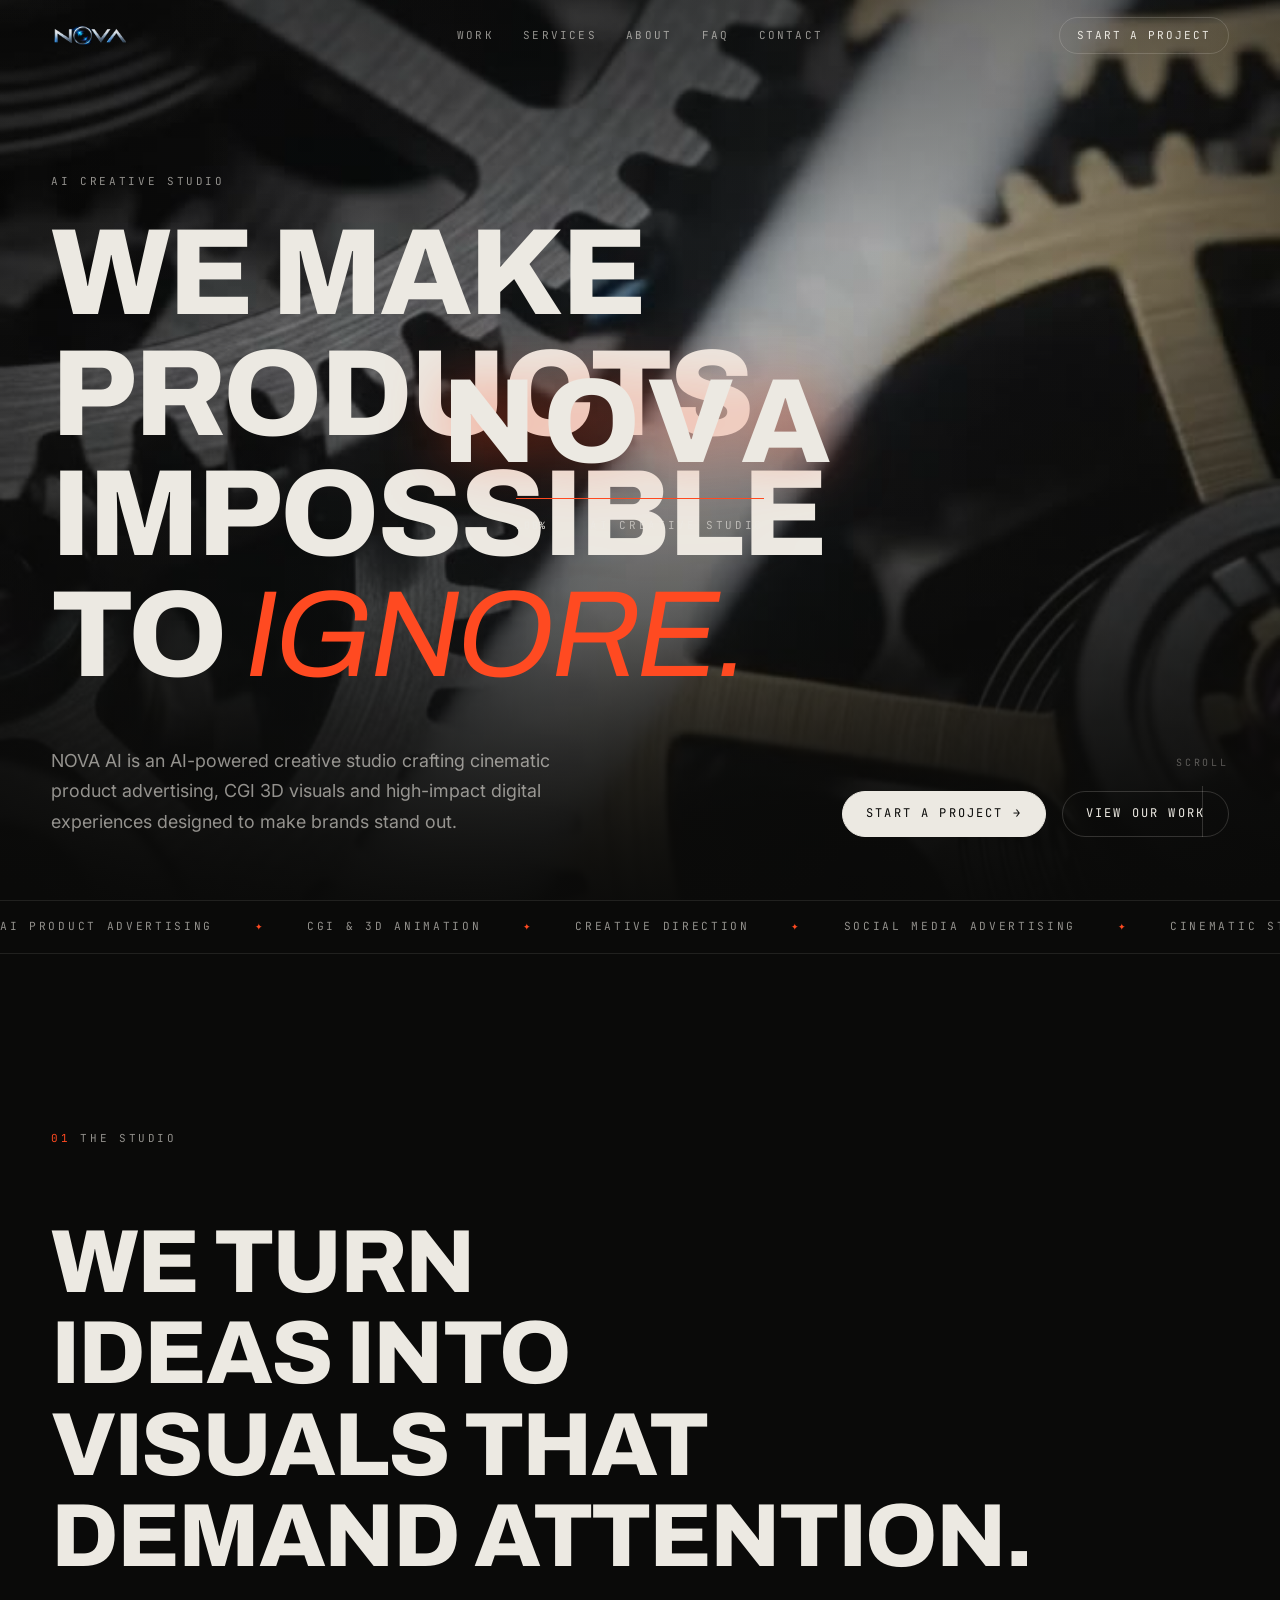
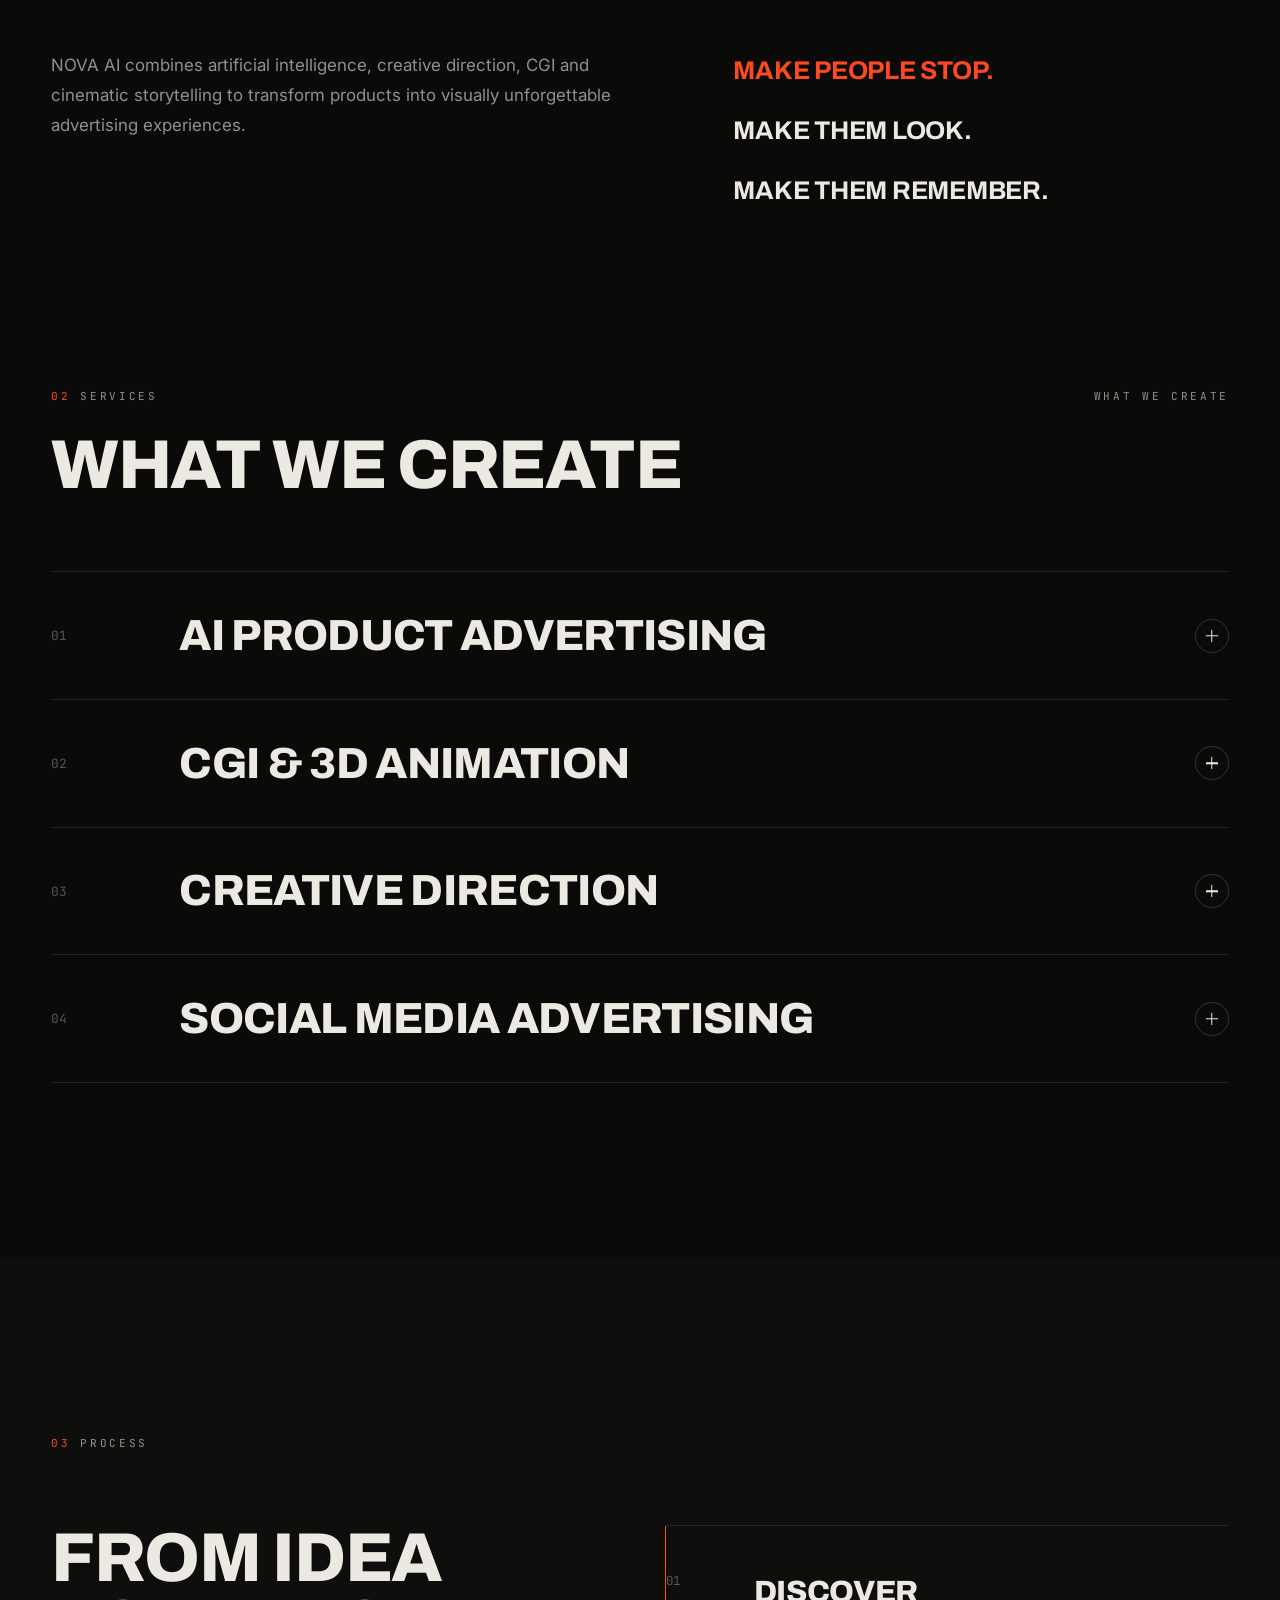
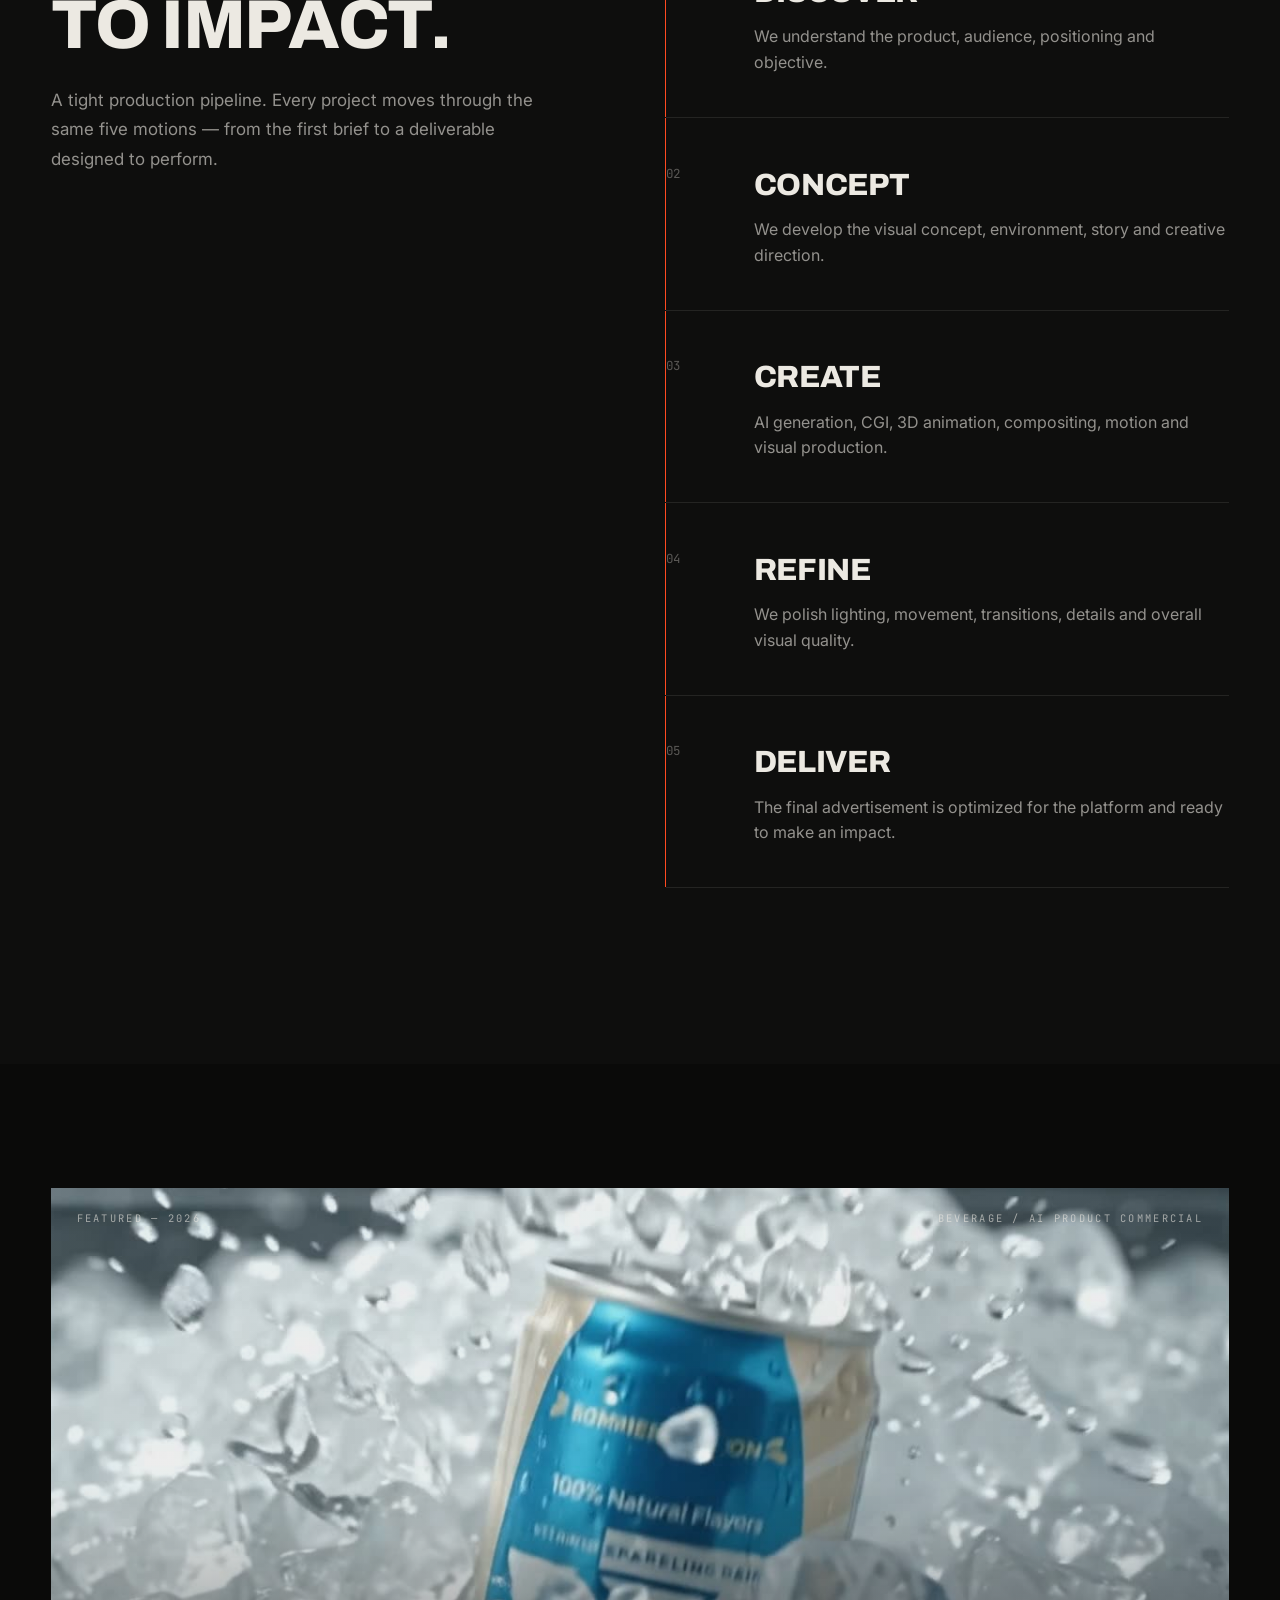
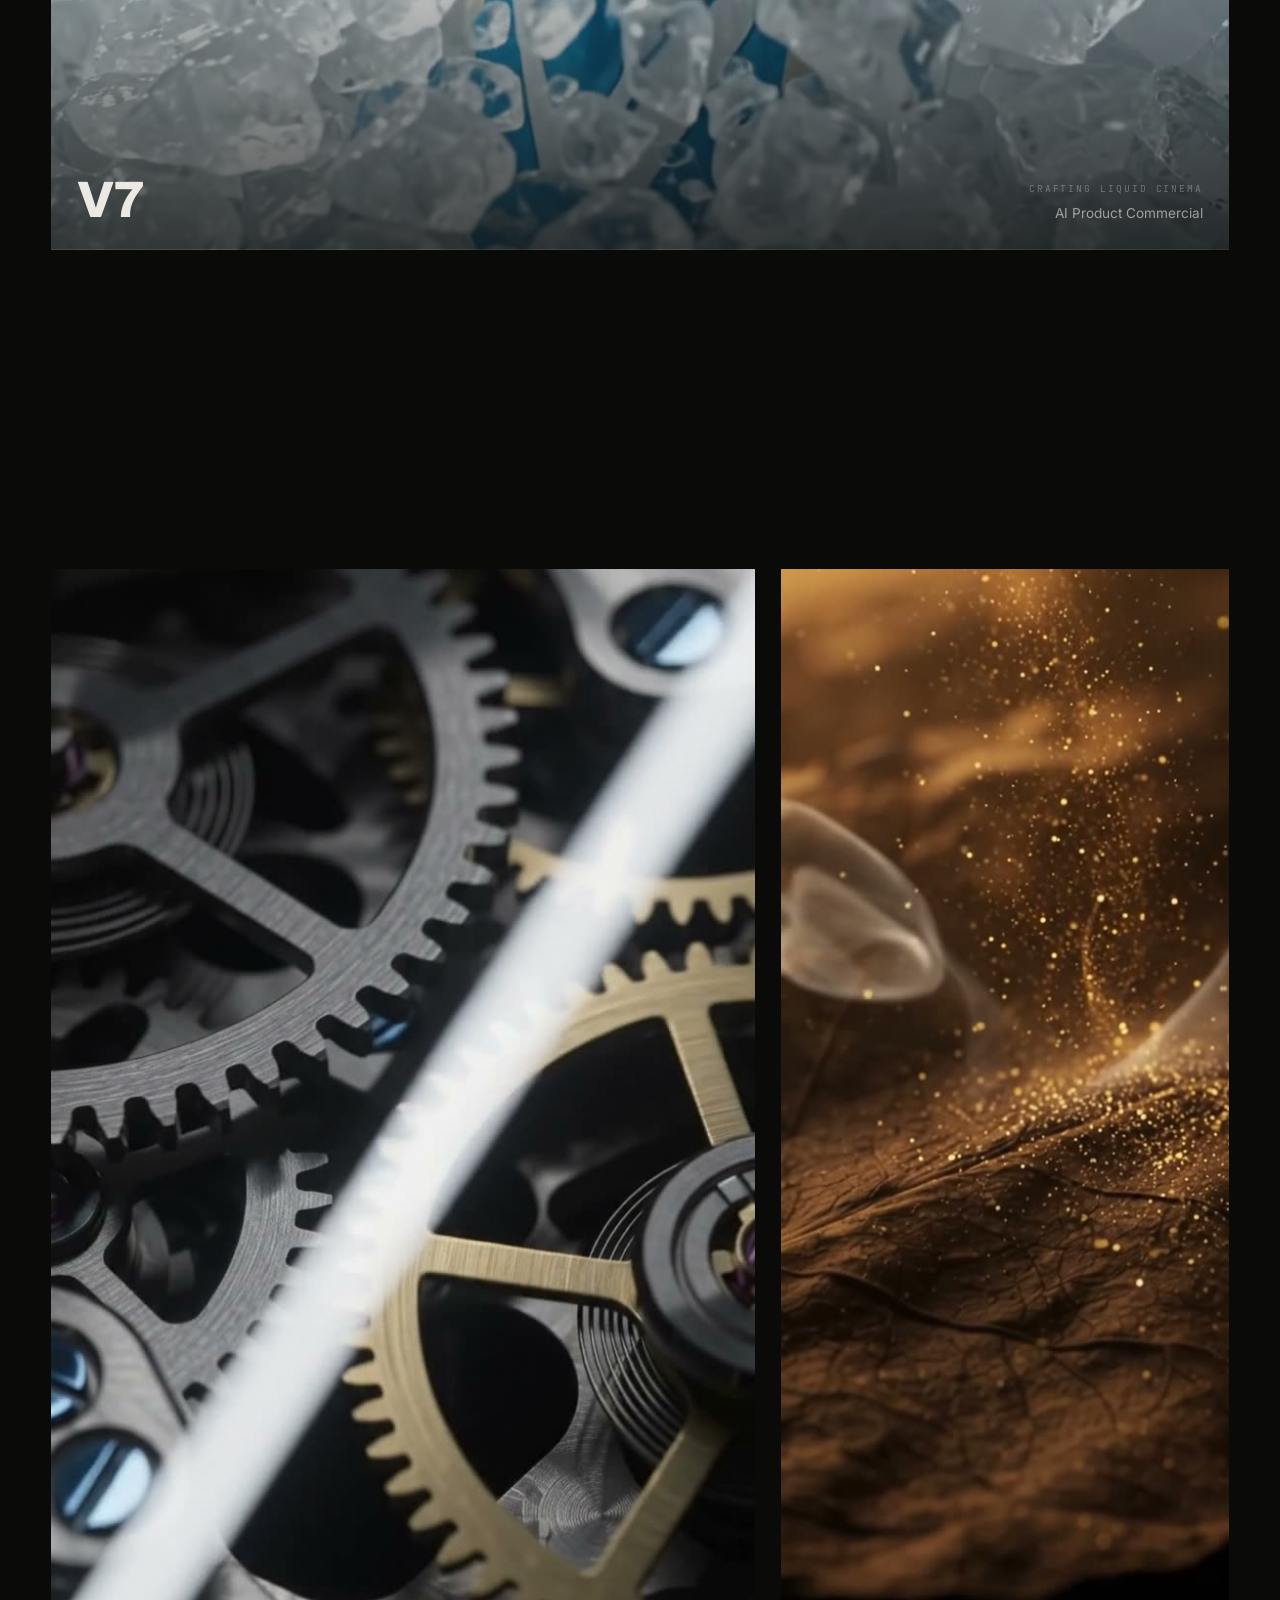
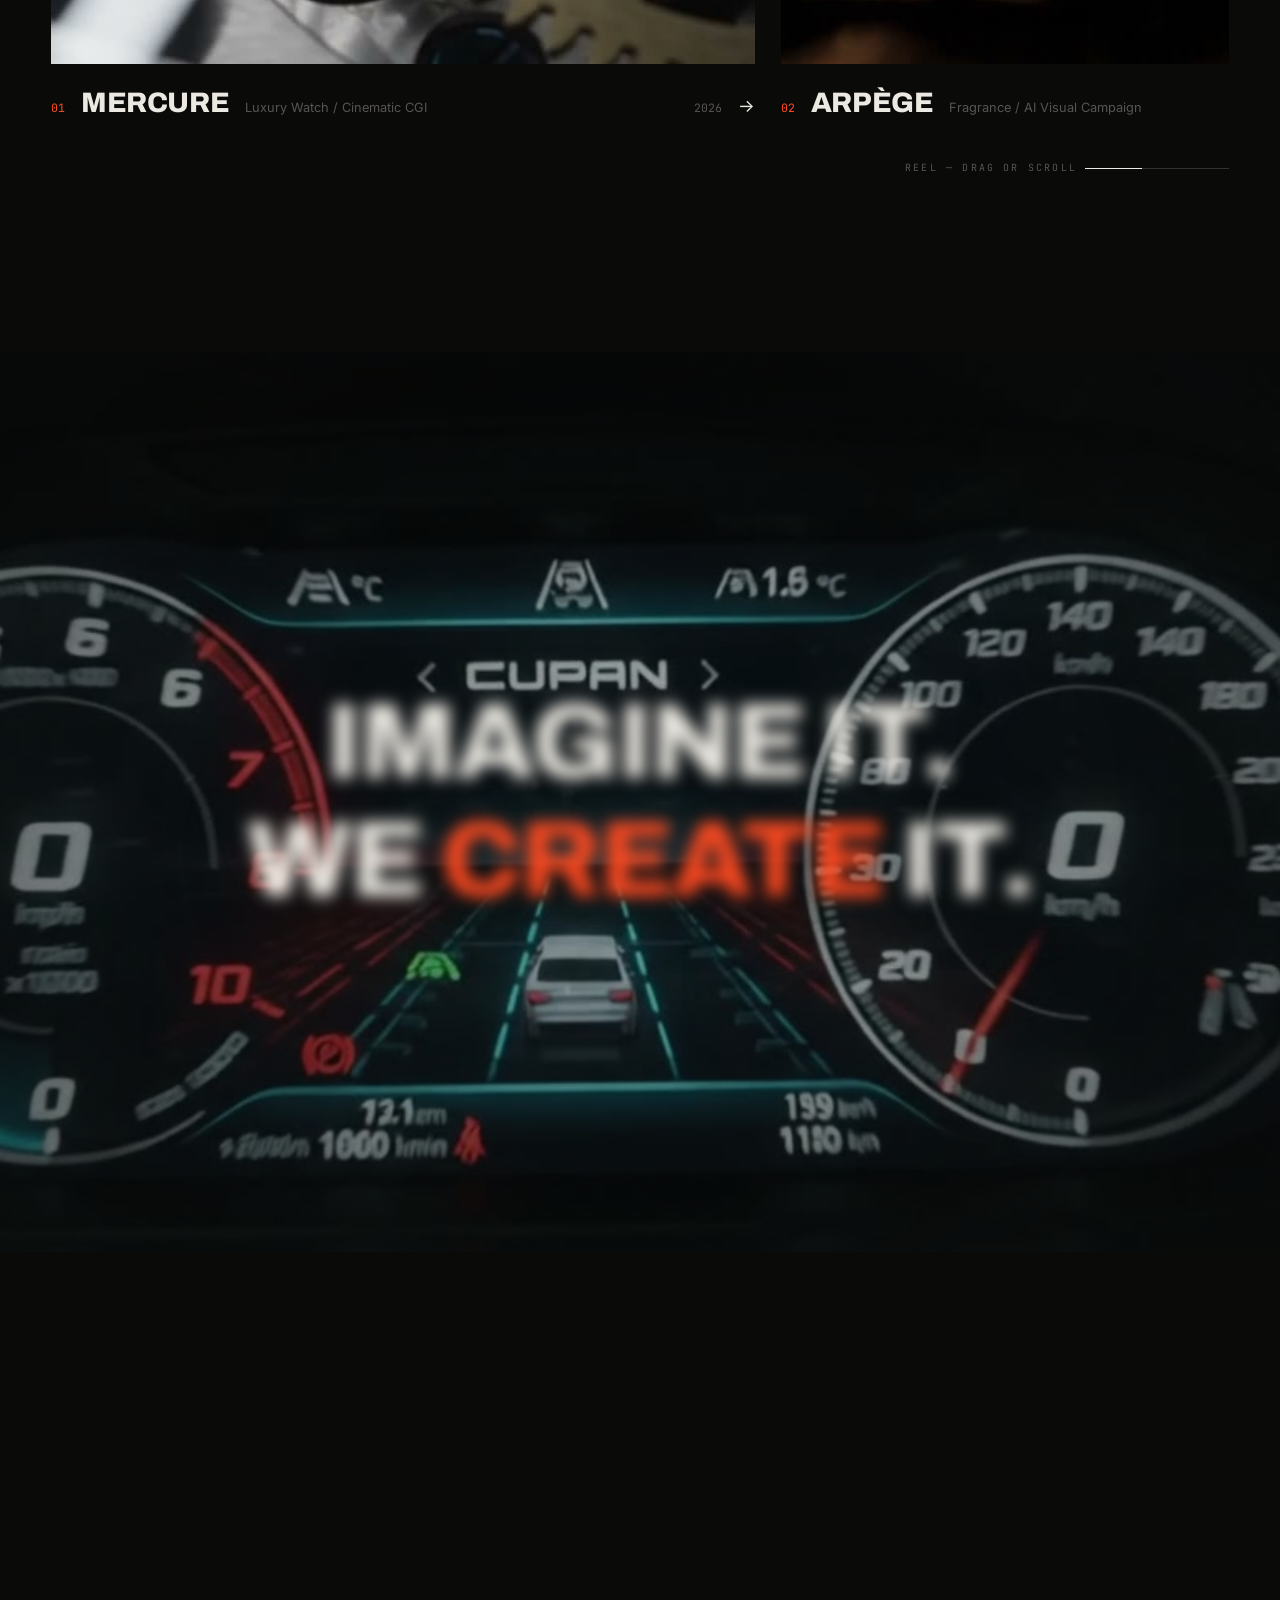
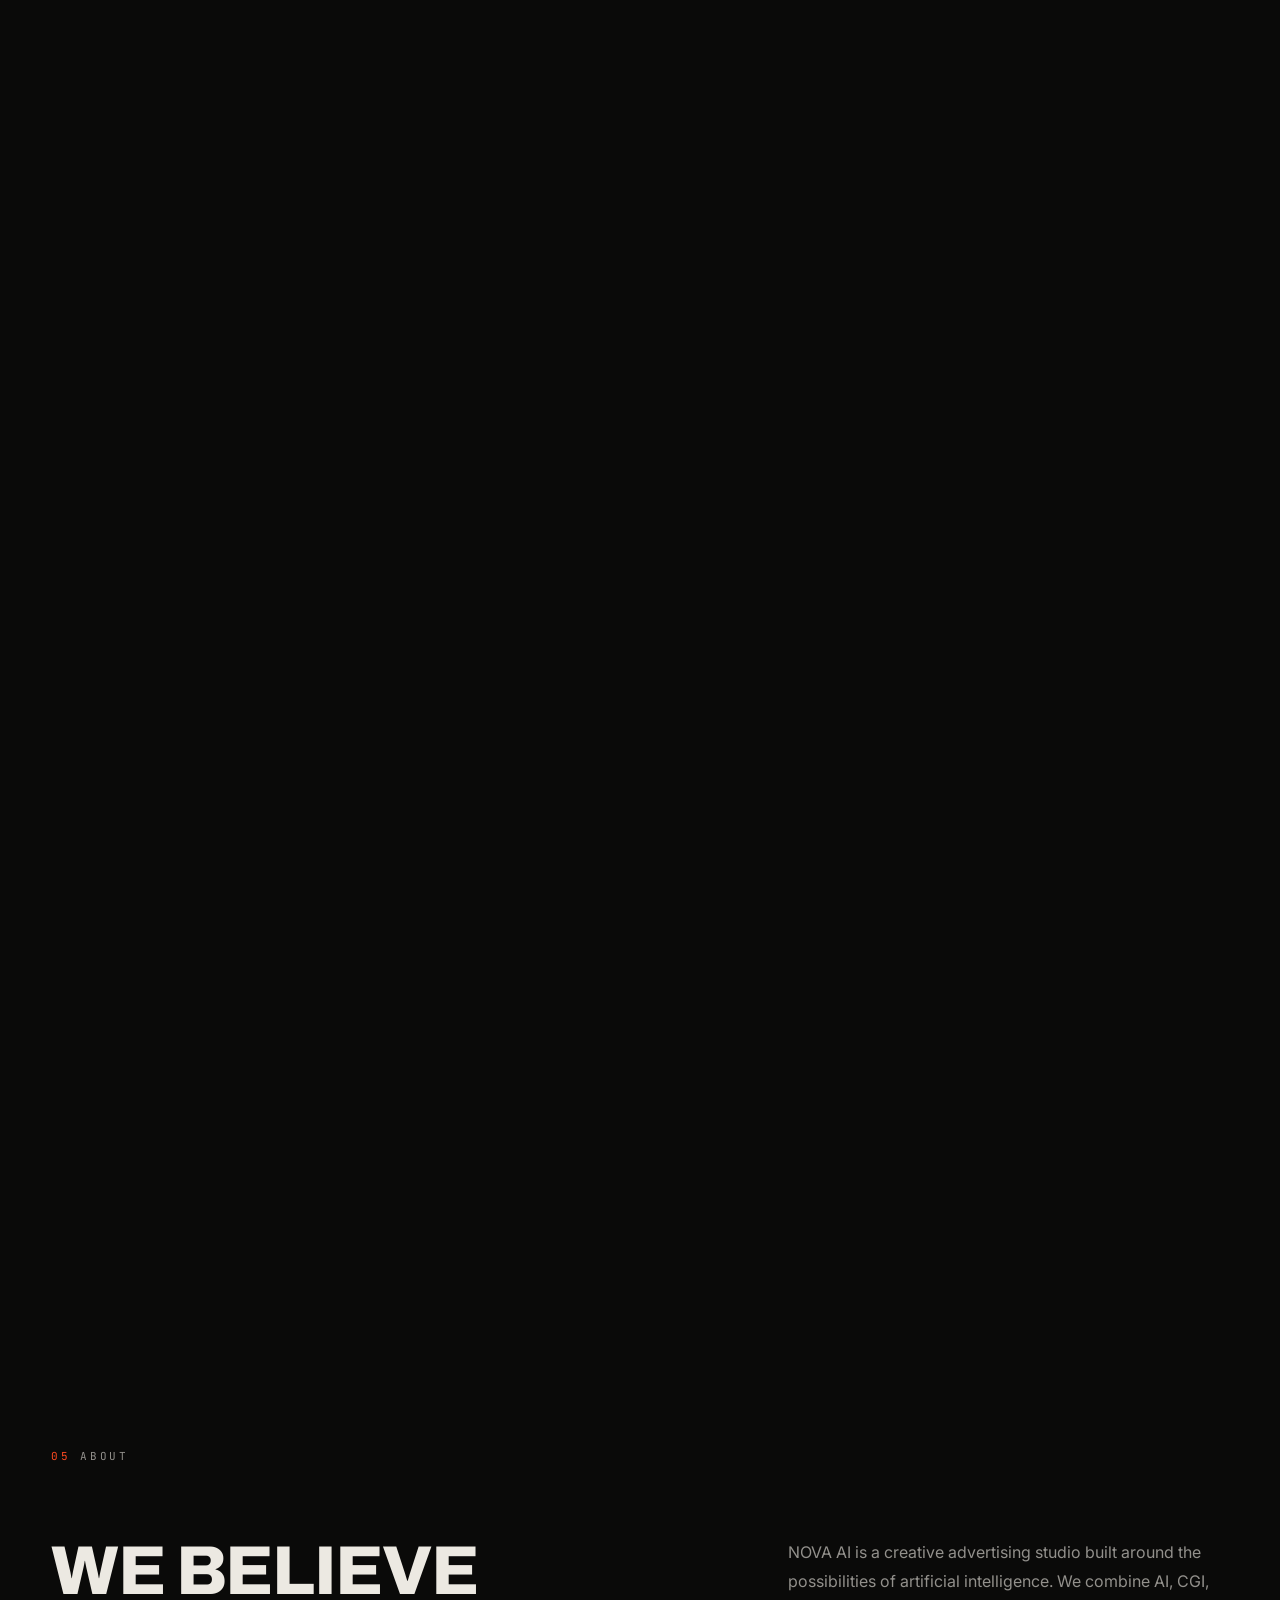
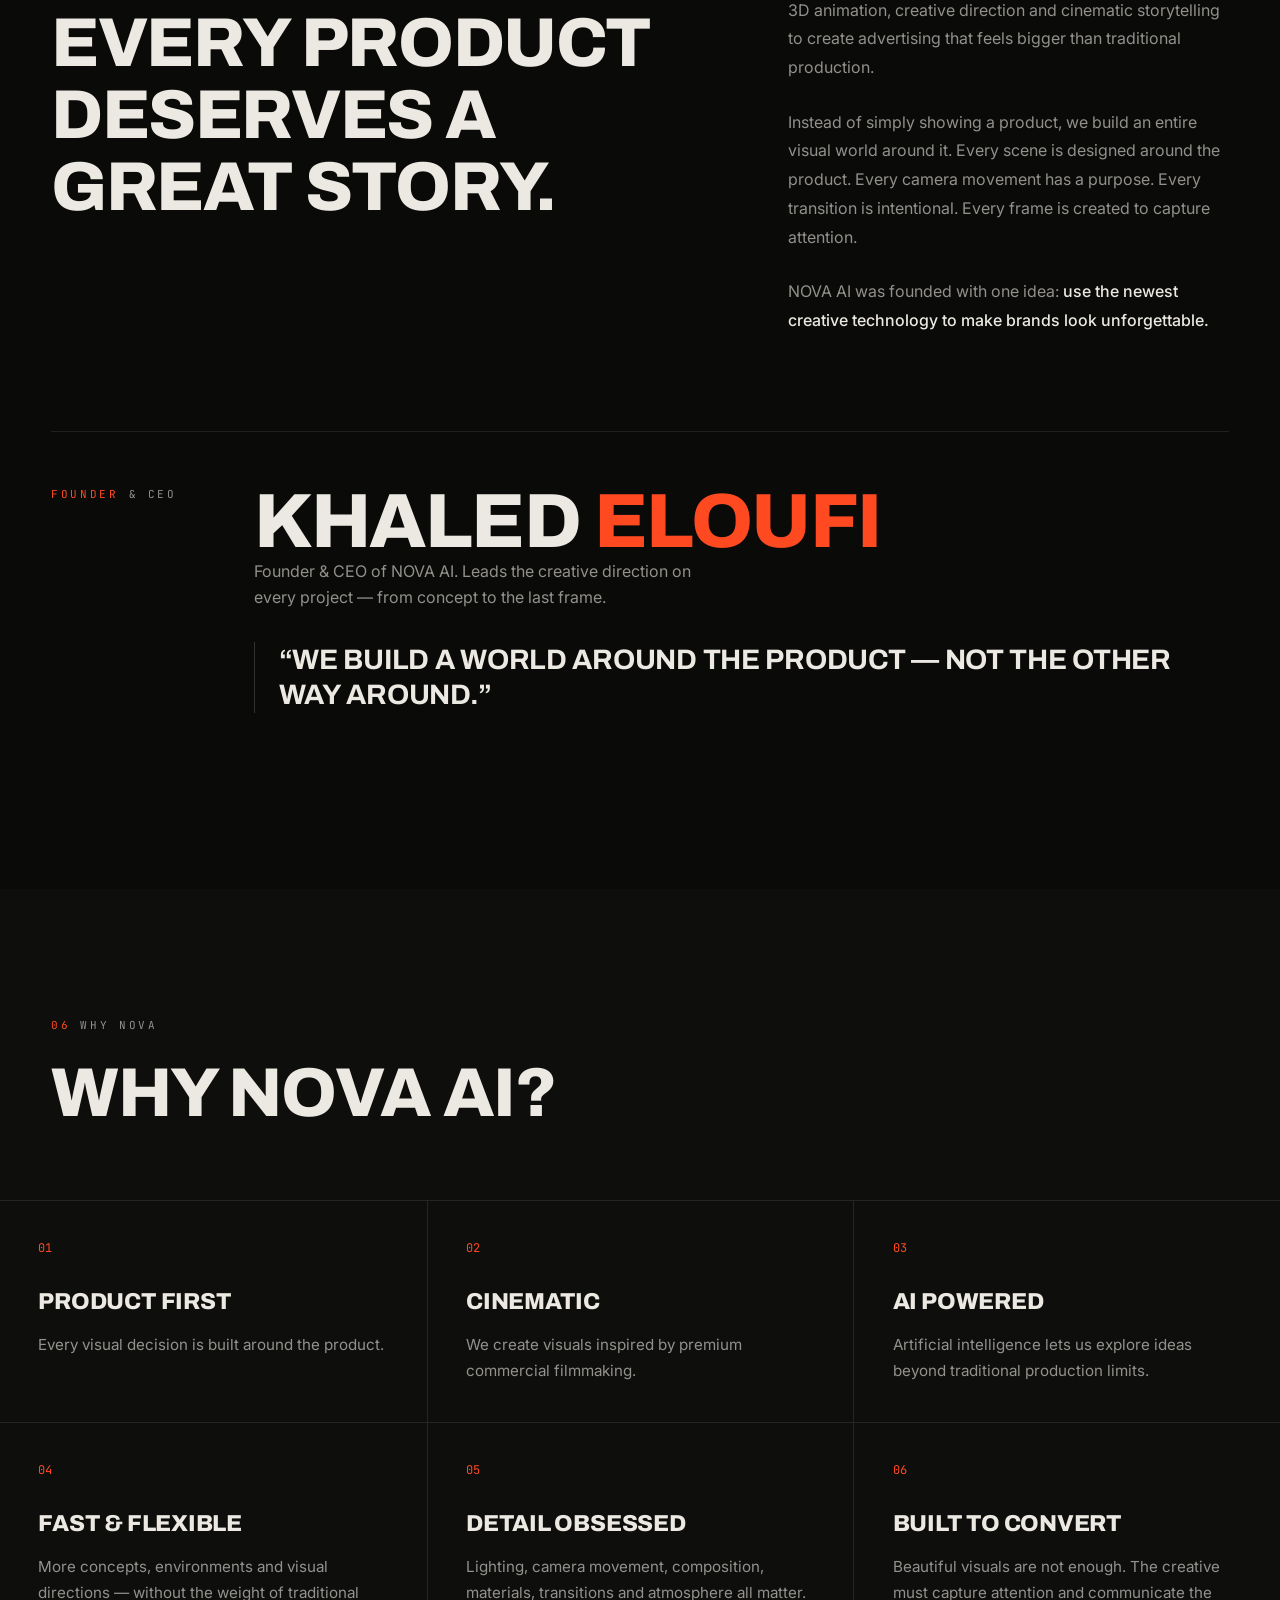
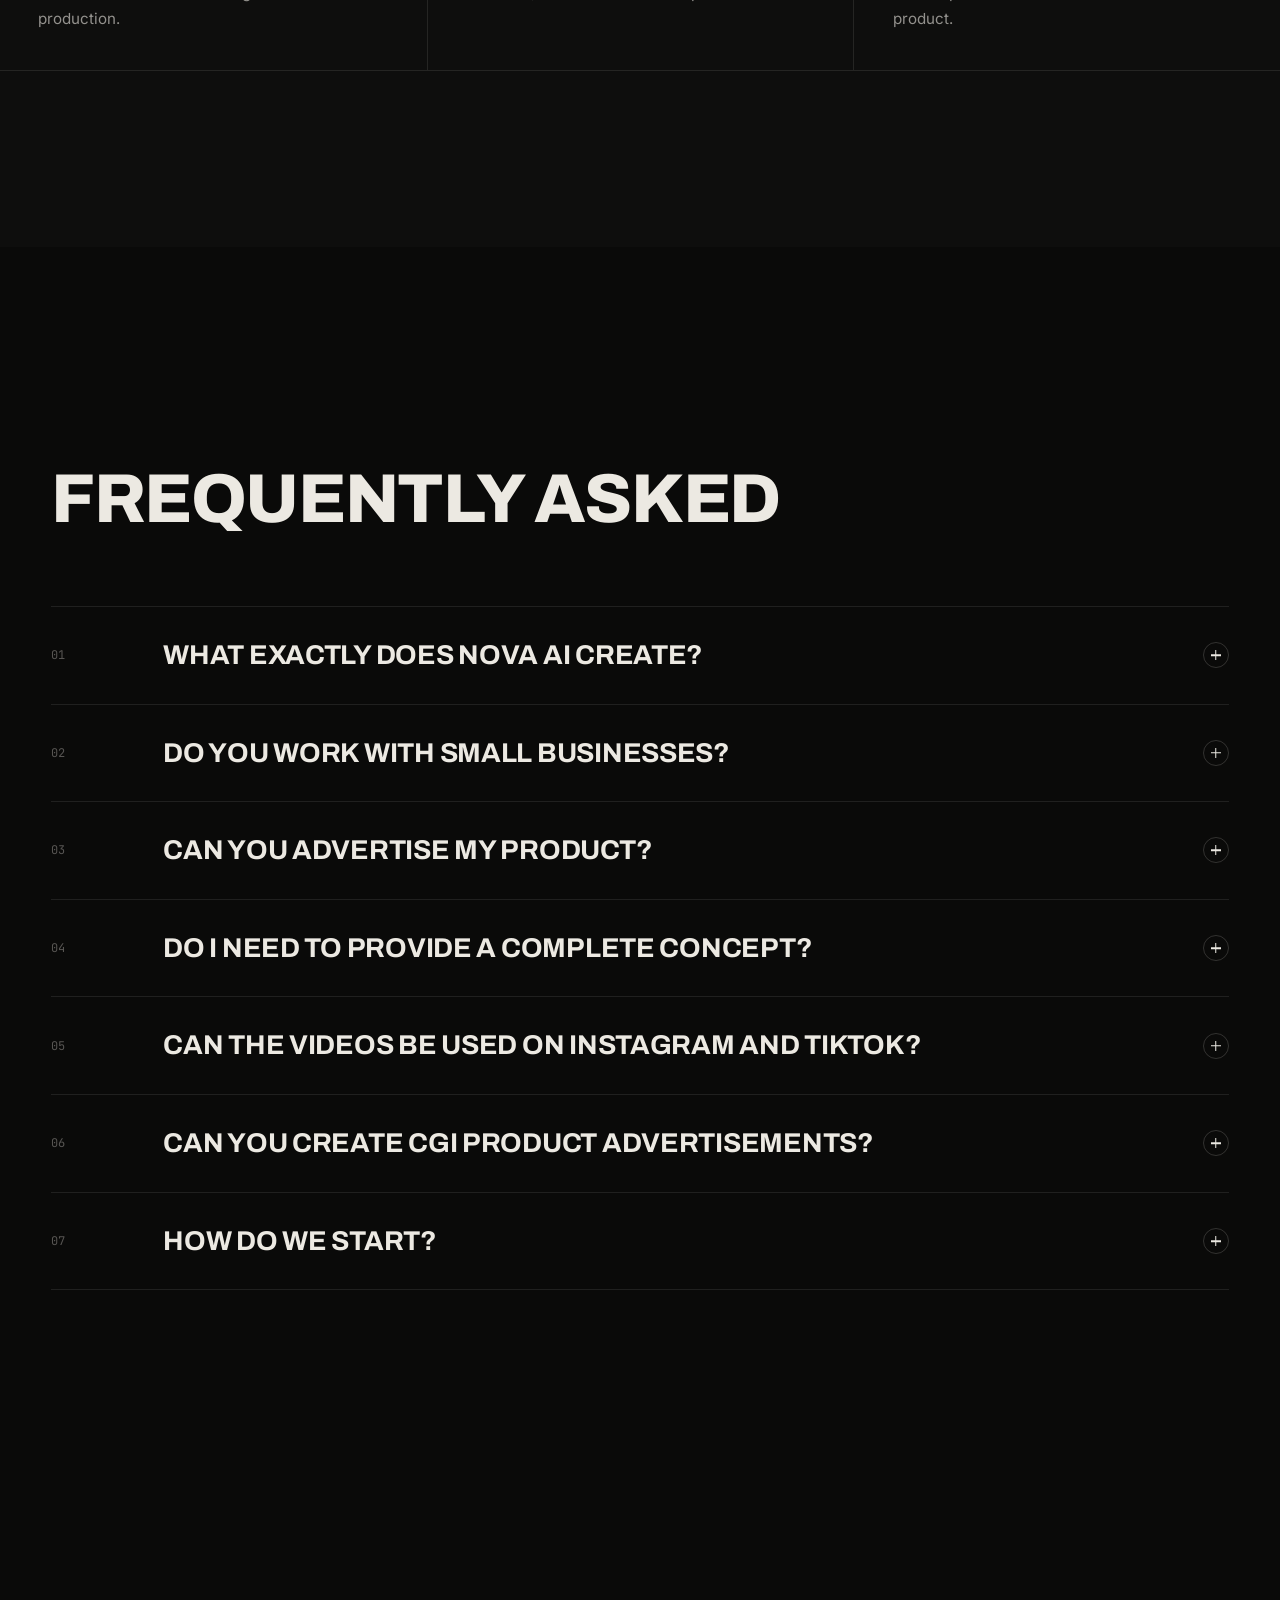
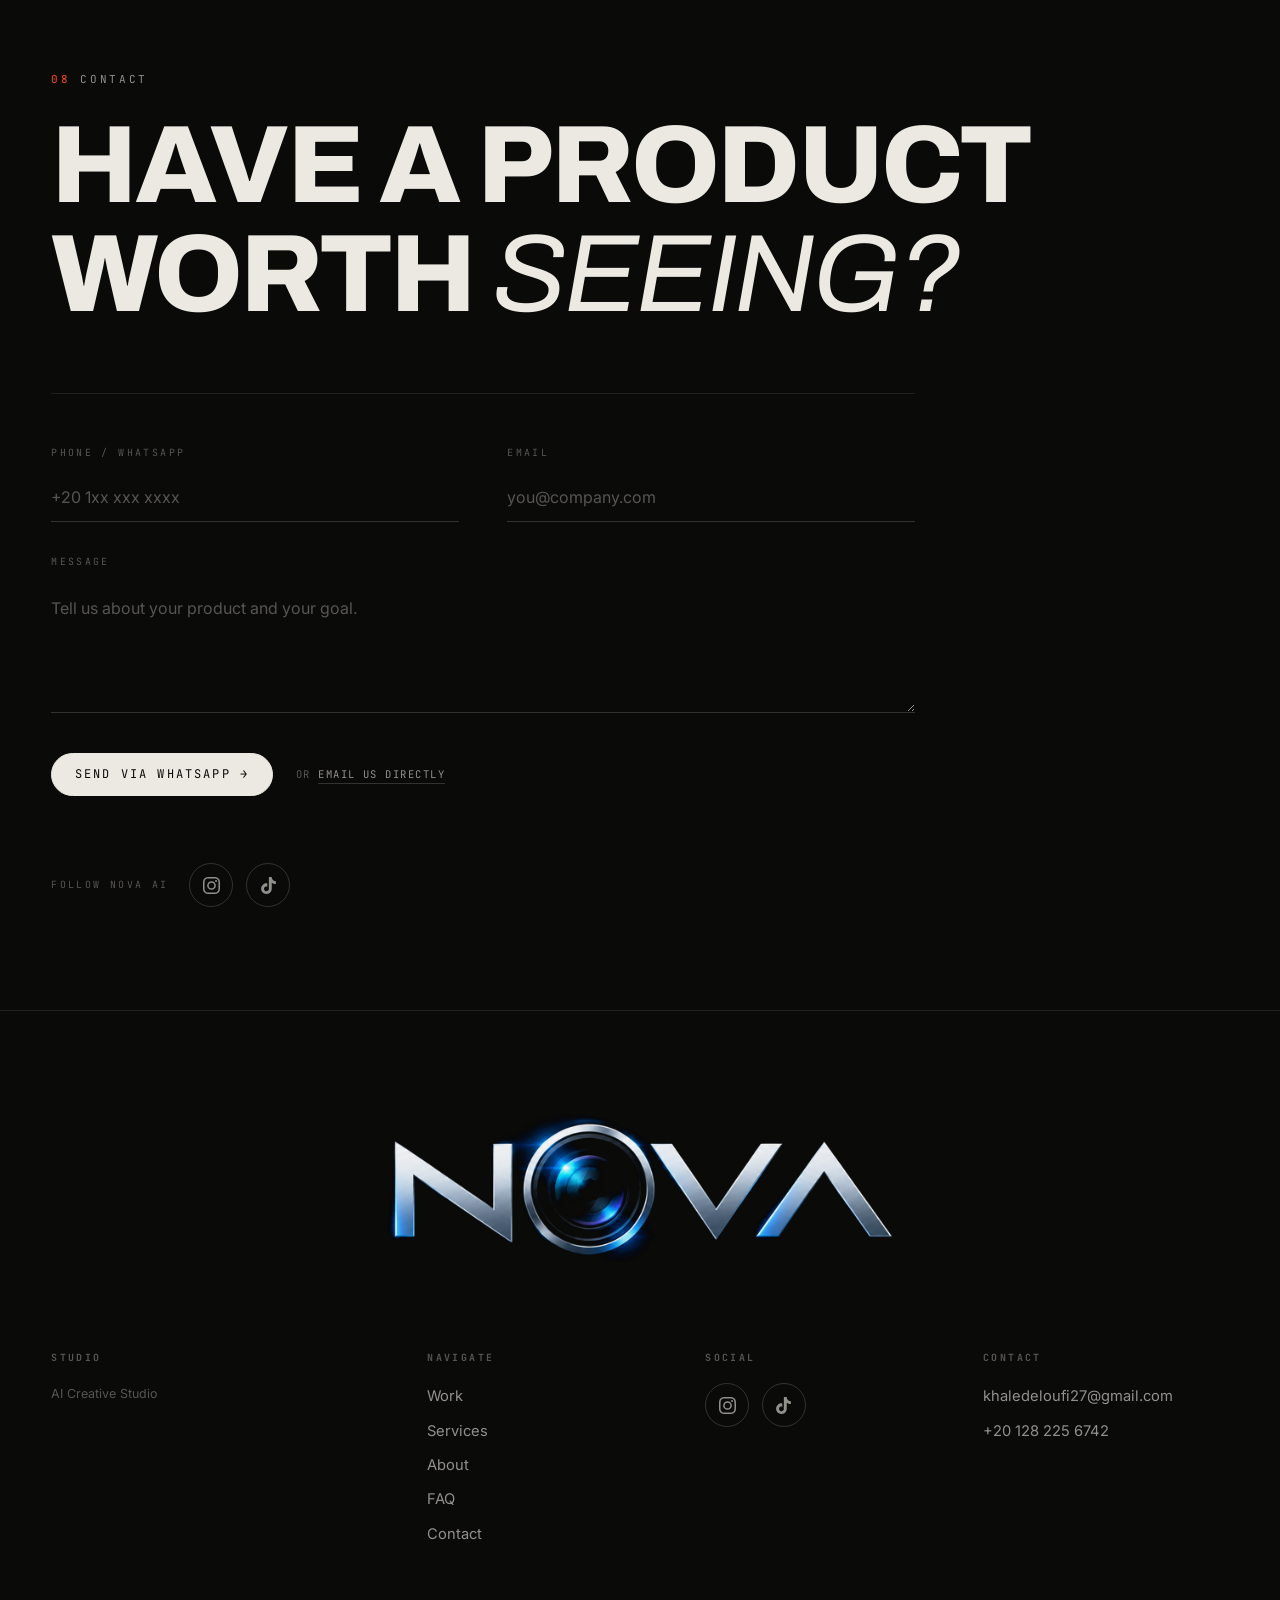
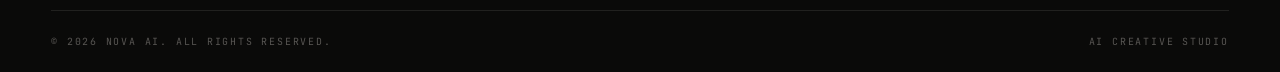
==== commit d6e92bf6: "feat: cinematic preloader — NOVA letter masks + 0-100% counter + curtain split reveal" ====
--- a/index.html
+++ b/index.html
@@ -42,7 +42,7 @@
   "name": "NOVA AI",
   "description": "AI-powered creative advertising studio — cinematic AI product commercials, CGI 3D animation and digital experiences.",
   "email": "khaledeloufi27@gmail.com",
-  "telephone": "+201282256746666",
+  "telephone": "+201282256742",
   "sameAs": ["https://www.instagram.com/nova__ai__", "https://www.tiktok.com/@nova..ai7"]
 }
 </script>
@@ -51,10 +51,21 @@
 
 <!-- preloader -->
 <div class="preloader" id="preloader" aria-hidden="true">
+  <div class="pl-grain" aria-hidden="true"></div>
+  <div class="pl-curtain pl-curtain-top" aria-hidden="true"></div>
+  <div class="pl-curtain pl-curtain-bottom" aria-hidden="true"></div>
   <div class="preloader-inner">
-    <img class="preloader-logo" src="assets/img/logo-320.png" alt="">
+    <div class="preloader-wordmark" aria-hidden="true">
+      <span class="pw-mask"><i>N</i></span>
+      <span class="pw-mask"><i>O</i></span>
+      <span class="pw-mask"><i>V</i></span>
+      <span class="pw-mask"><i>A</i></span>
+    </div>
     <div class="preloader-line"><span></span></div>
-    <span class="preloader-text label">AI Creative Studio</span>
+    <div class="preloader-meta">
+      <span class="preloader-count" id="preloader-count">0%</span>
+      <span class="preloader-text label">AI Creative Studio</span>
+    </div>
   </div>
 </div>
 
--- a/assets/css/main.css
+++ b/assets/css/main.css
@@ -90,20 +90,62 @@
 a.btn-accent:hover{ background:var(--ink); border-color:var(--ink); }
 
 /* ============================================================
-   PRELOADER
-   ============================================================ */
-.preloader{ position:fixed; inset:0; z-index:200; background:#0a0a09;
-  display:grid; place-items:center; transition:opacity .8s var(--ease-io), visibility .8s; }
-.preloader.done{ opacity:0; visibility:hidden; }
-.preloader-inner{ display:grid; justify-items:center; gap:1.4rem; }
-.preloader-logo{ height:2.2rem; width:auto; opacity:0; transform:translateY(14px);
-  animation:pl-in 1s var(--ease) .05s forwards; }
-.preloader-line{ width:11rem; height:1px; background:var(--line-2); overflow:hidden; }
+   PRELOADER — NOVA counter + cinematic curtain
+   ============================================================ */
+.preloader{ position:fixed; inset:0; z-index:200; background:transparent;
+  display:grid; place-items:center; overflow:hidden;
+  transition:visibility 0s .2s; }
+.preloader.reveal{ pointer-events:none; }
+.preloader.done{ visibility:hidden; }
+
+/* two curtain panels — the theatre split */
+.pl-curtain{ position:absolute; left:0; width:100%; height:50.4%; z-index:1;
+  will-change:transform; transition:transform 1.05s var(--ease) .05s; }
+.pl-curtain-top{ top:0;
+  background:radial-gradient(120% 130% at 50% 110%, rgba(255,74,33,.07), transparent 62%), #0a0a09;
+  border-bottom:1px solid rgba(255,74,33,.28); }
+.pl-curtain-bottom{ bottom:0;
+  background:radial-gradient(120% 130% at 50% -10%, rgba(255,74,33,.07), transparent 62%), #0a0a09;
+  border-top:1px solid rgba(255,74,33,.28); }
+.preloader.reveal .pl-curtain-top{ transform:translateY(-102%); }
+.preloader.reveal .pl-curtain-bottom{ transform:translateY(102%); }
+
+/* subtle film grain over everything */
+.pl-grain{ position:absolute; inset:0; z-index:3; pointer-events:none; opacity:.055;
+  background-image:url("data:image/svg+xml,%3Csvg xmlns='http://www.w3.org/2000/svg' width='180' height='180'%3E%3Cfilter id='n'%3E%3CfeTurbulence type='fractalNoise' baseFrequency='0.72' numOctaves='2' stitchTiles='stitch'/%3E%3C/filter%3E%3Crect width='180' height='180' filter='url(%23n)'/%3E%3C/svg%3E"); }
+
+.preloader-inner{ position:relative; z-index:2; display:grid; justify-items:center; gap:1.15rem;
+  transition:transform 1s var(--ease) .1s, opacity .8s var(--ease) .1s, filter .8s var(--ease) .1s; }
+.preloader.reveal .preloader-inner{ transform:translateY(-9vh); opacity:0;
+  filter:drop-shadow(0 0 30px rgba(255,74,33,.5)); }
+
+/* NOVA wordmark — letters rise from the mask, one by one */
+.preloader-wordmark{ display:flex; font-family:var(--font-d); font-weight:800; text-transform:uppercase;
+  font-size:clamp(3.4rem, 11.5vw, 7.5rem); line-height:.95; letter-spacing:.06em; }
+.pw-mask{ display:inline-block; overflow:hidden; padding-bottom:.06em; margin-bottom:-.06em; }
+.pw-mask i{ display:block; font-style:normal; transform:translateY(115%);
+  animation:pw-up .95s var(--ease) forwards; }
+.pw-mask:nth-child(1) i{ animation-delay:.1s; }
+.pw-mask:nth-child(2) i{ animation-delay:.2s; }
+.pw-mask:nth-child(3) i{ animation-delay:.3s; }
+.pw-mask:nth-child(4) i{ animation-delay:.4s; }
+@keyframes pw-up{ from{ transform:translateY(115%); } to{ transform:none; } }
+
+.preloader-line{ width:15.5rem; height:1px; background:var(--line-2); overflow:hidden; }
 .preloader-line span{ display:block; height:100%; width:100%; background:var(--accent);
-  transform:scaleX(0); transform-origin:left; animation:pl-line 1.6s var(--ease) .15s forwards; }
-.preloader-text{ opacity:0; animation:pl-in .8s var(--ease) .7s forwards; }
-@keyframes pl-in{ to{ opacity:1; transform:none; } }
+  transform:scaleX(0); transform-origin:left; animation:pl-line 1.7s var(--ease) .25s forwards; }
 @keyframes pl-line{ to{ transform:scaleX(1); } }
+
+.preloader-meta{ display:flex; align-items:baseline; justify-content:space-between; gap:2rem;
+  width:15.5rem; font-family:var(--font-m); font-size:.625rem; letter-spacing:.18em;
+  text-transform:uppercase; color:var(--ink-3); }
+.preloader-count{ color:var(--ink); font-variant-numeric:tabular-nums; }
+.preloader-text{ opacity:0; animation:pl-in .8s var(--ease) .75s forwards; }
+@keyframes pl-in{ to{ opacity:1; } }
+
+@media (prefers-reduced-motion: reduce){
+  .preloader *{ animation:none !important; transition:none !important; }
+}
 
 /* ============================================================
    NAVIGATION
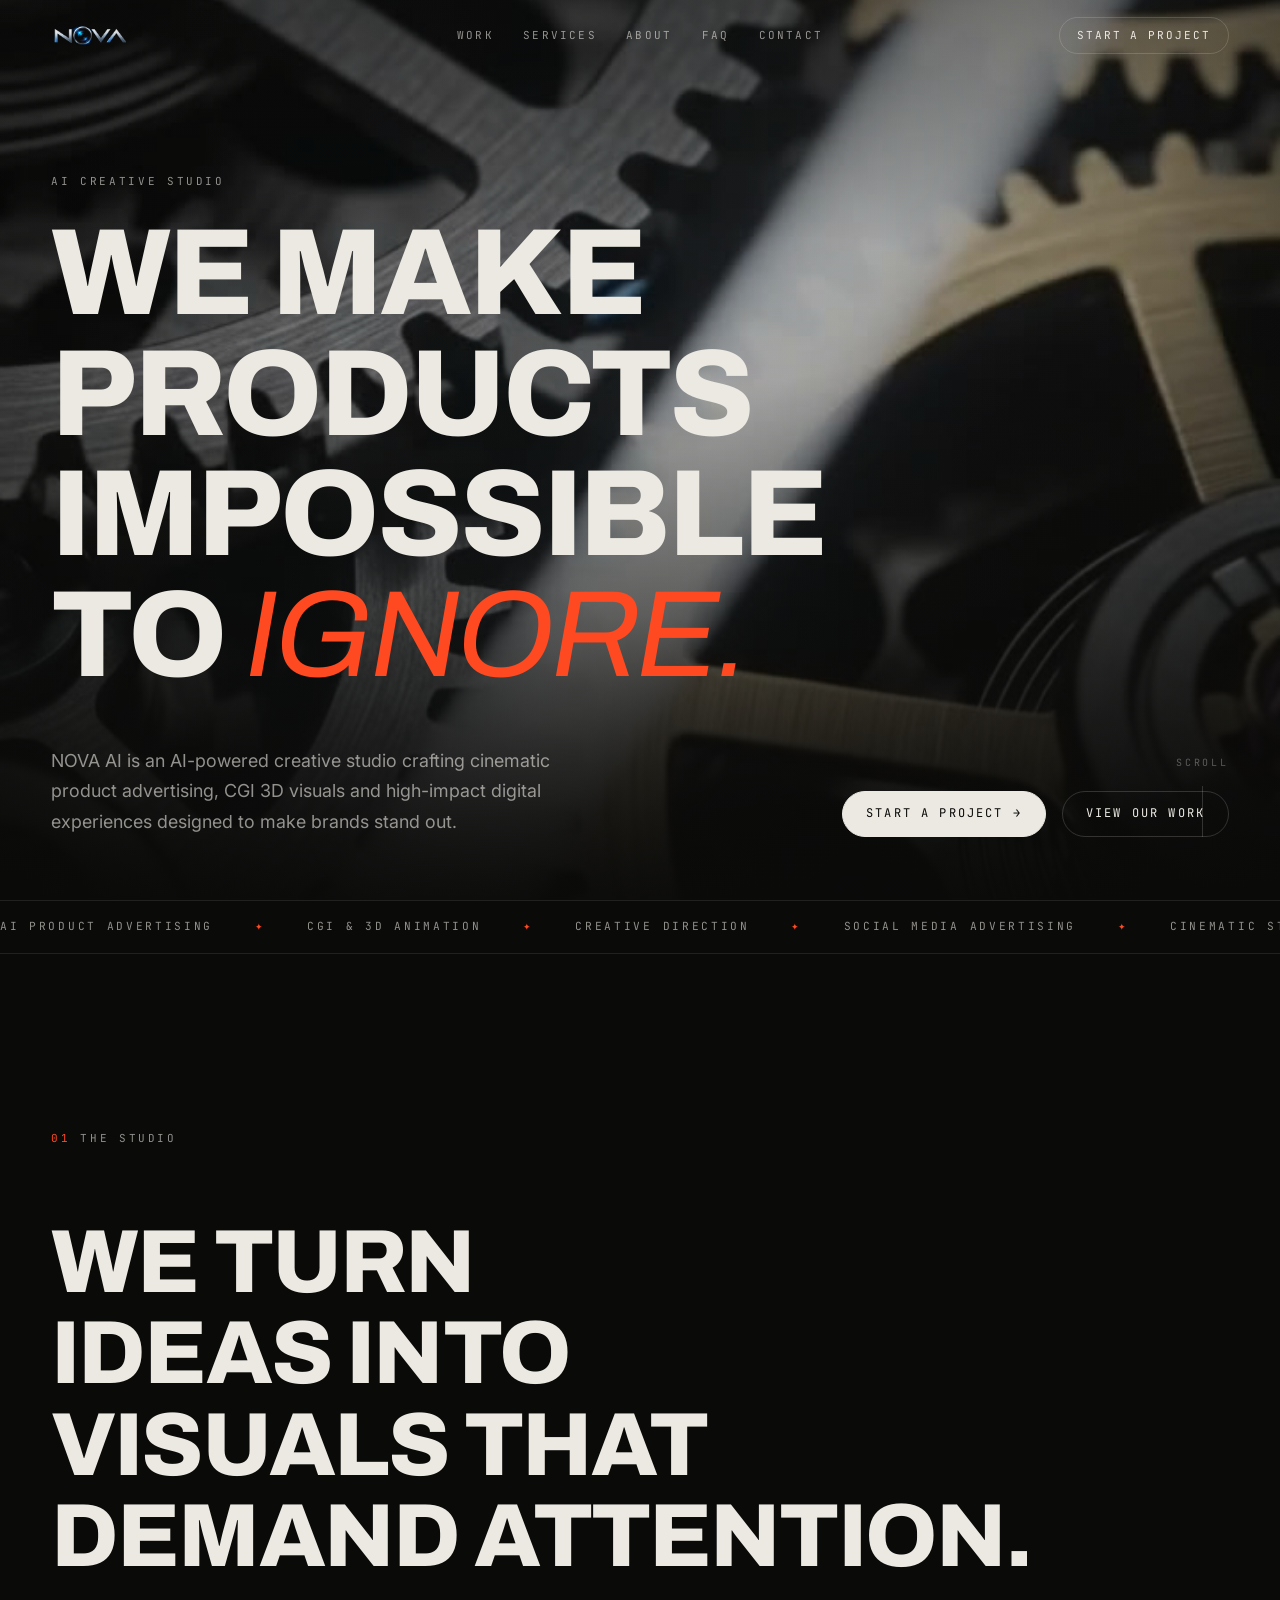
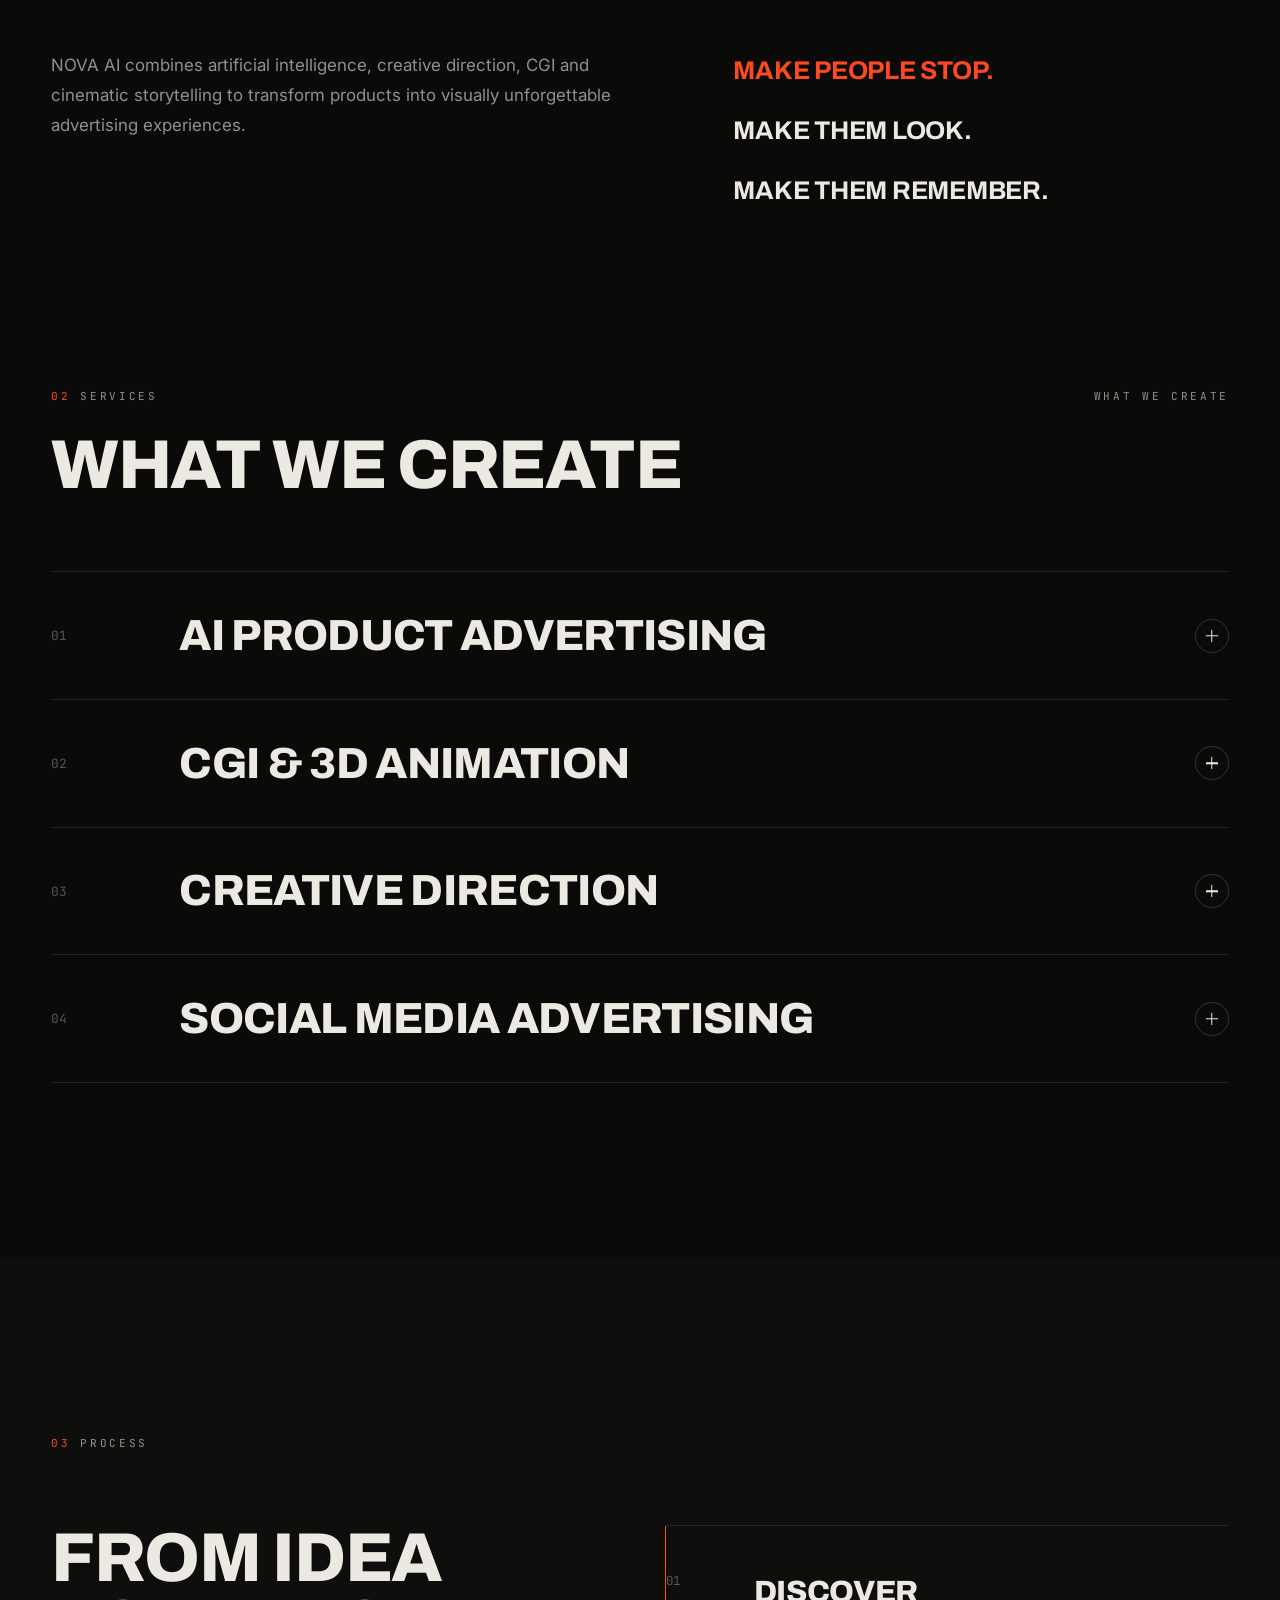
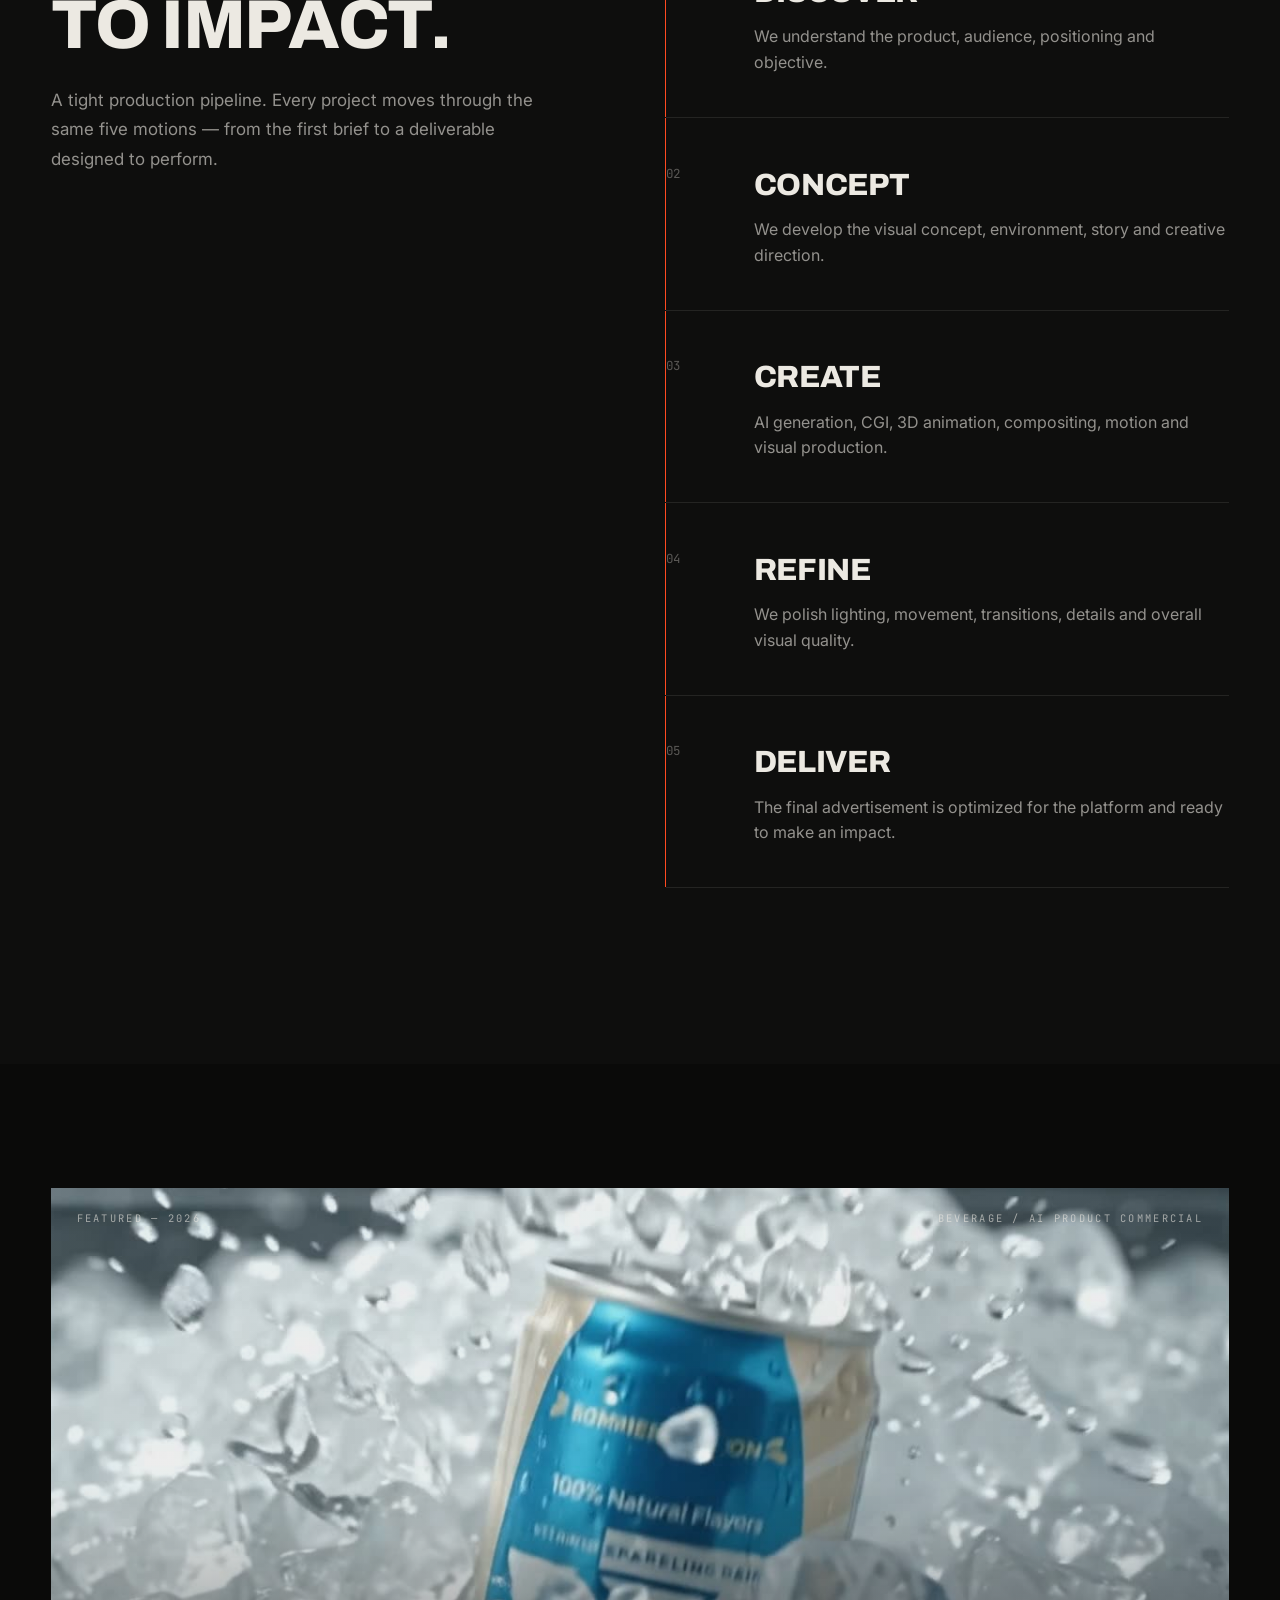
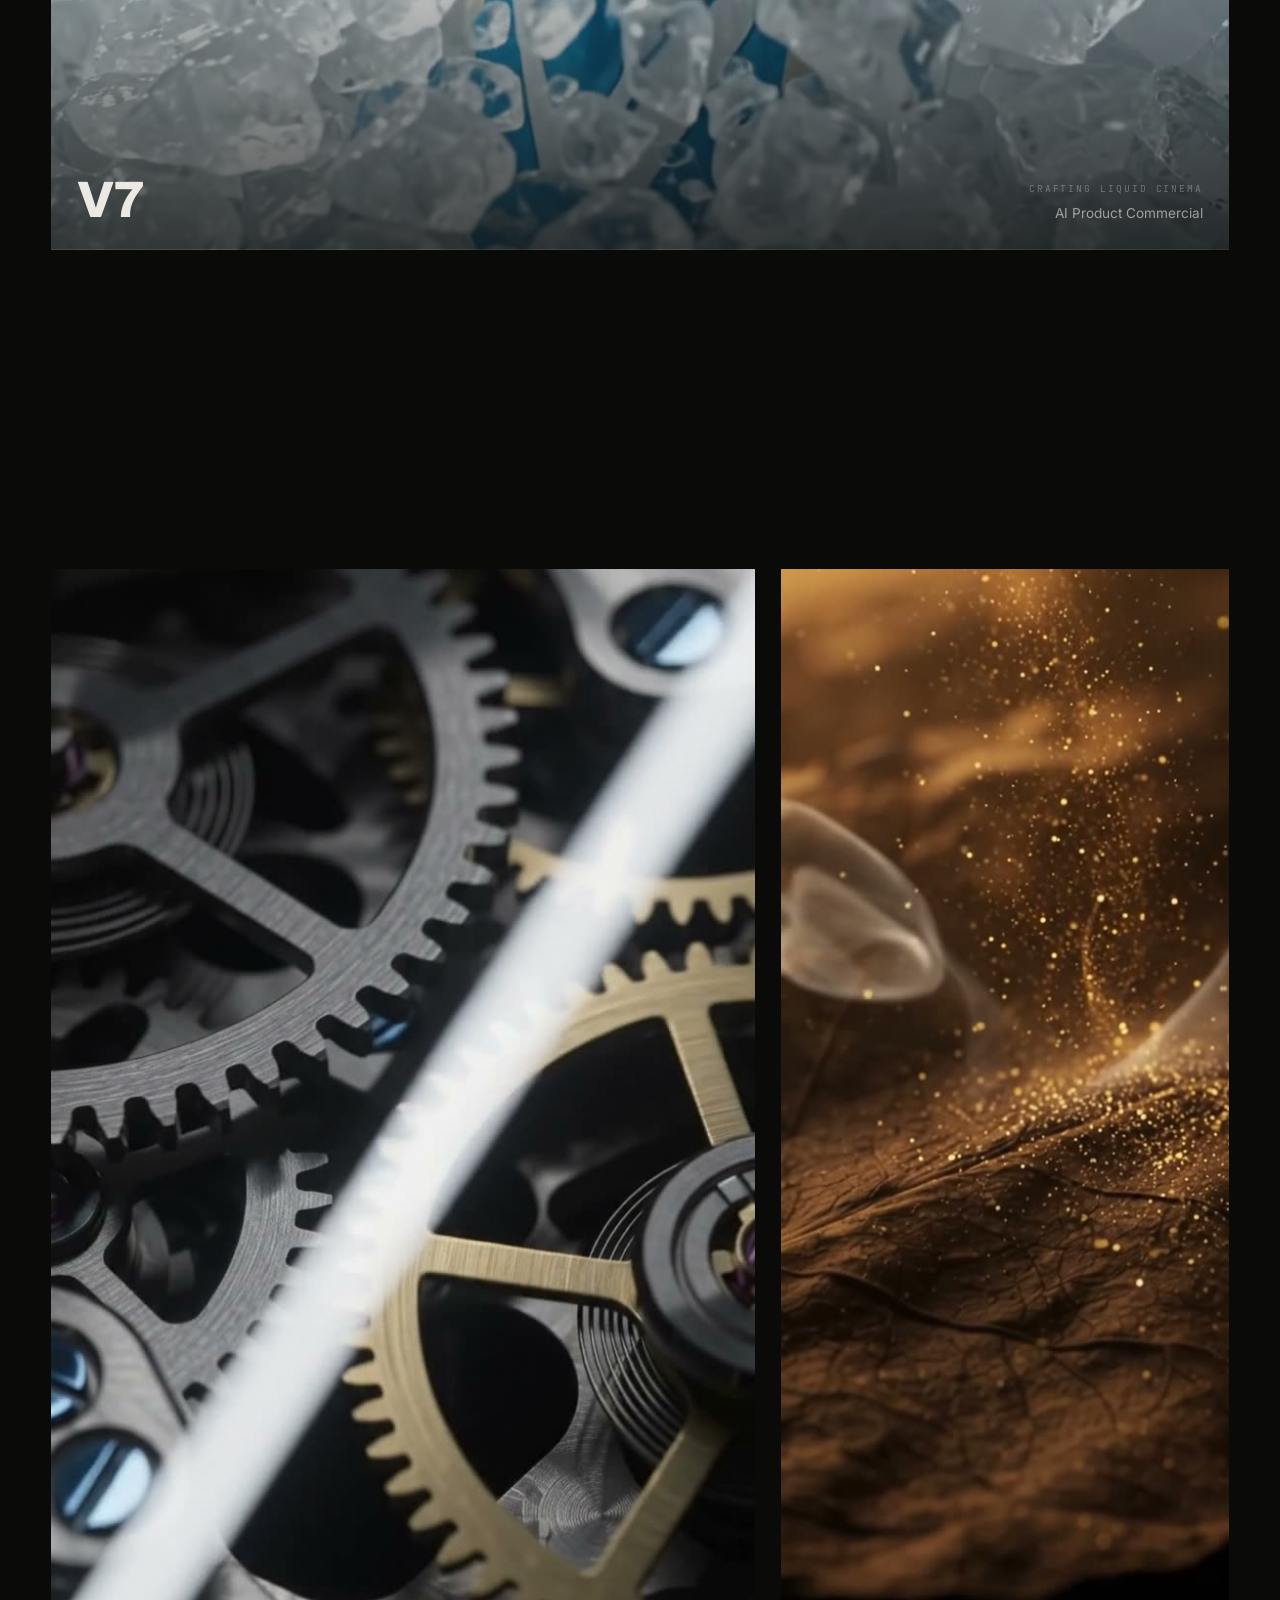
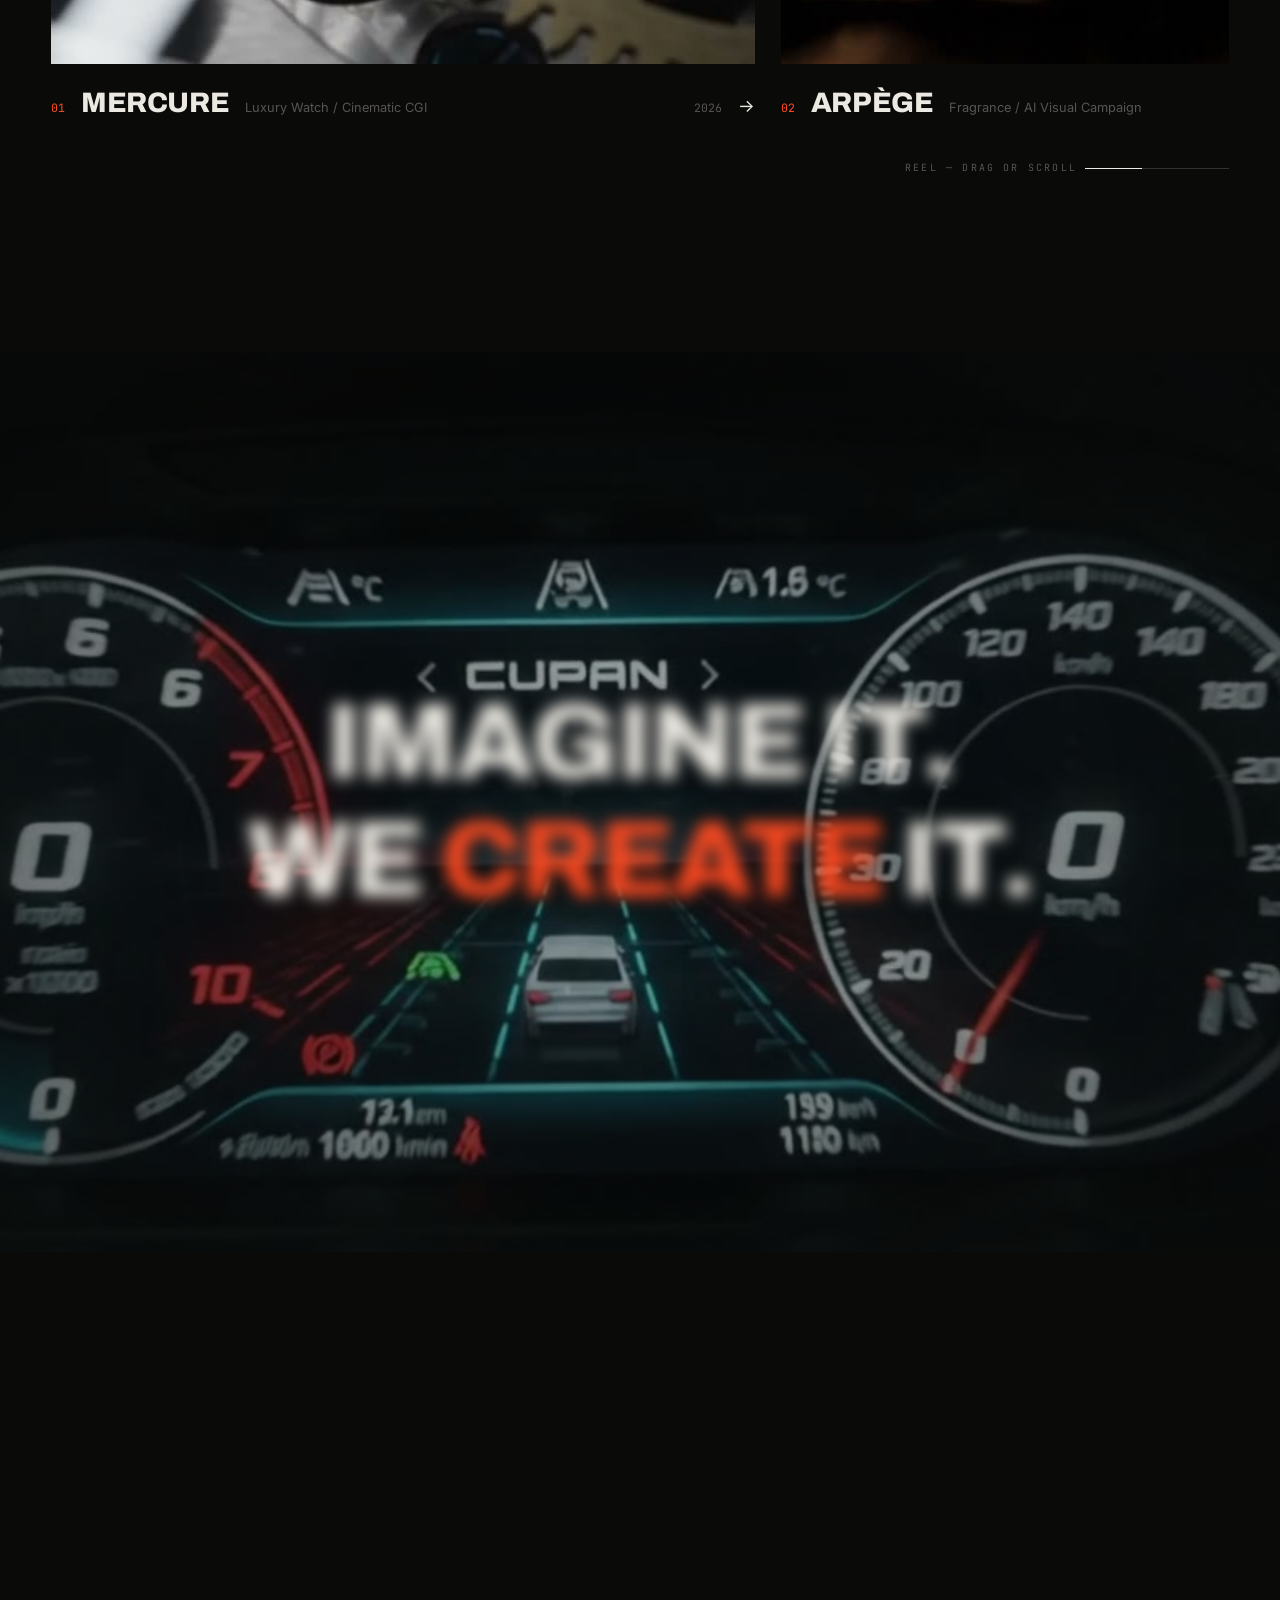
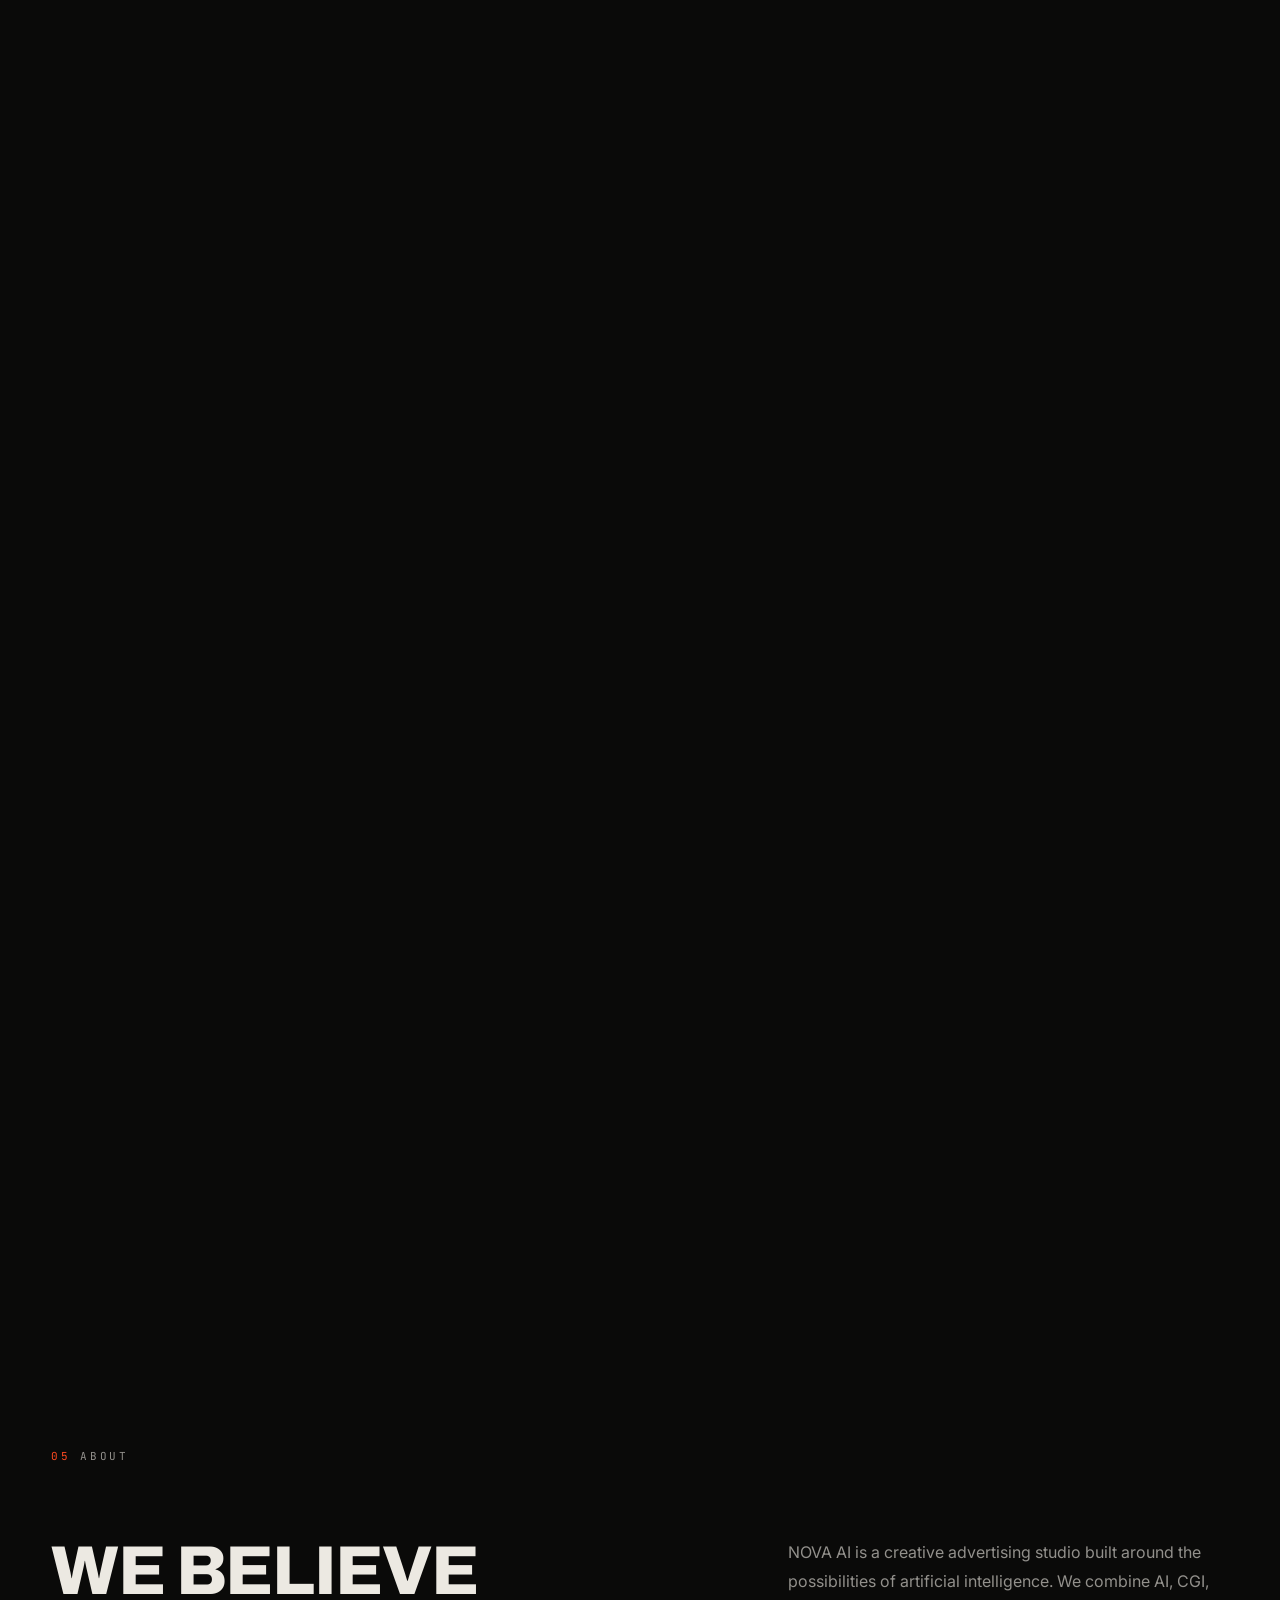
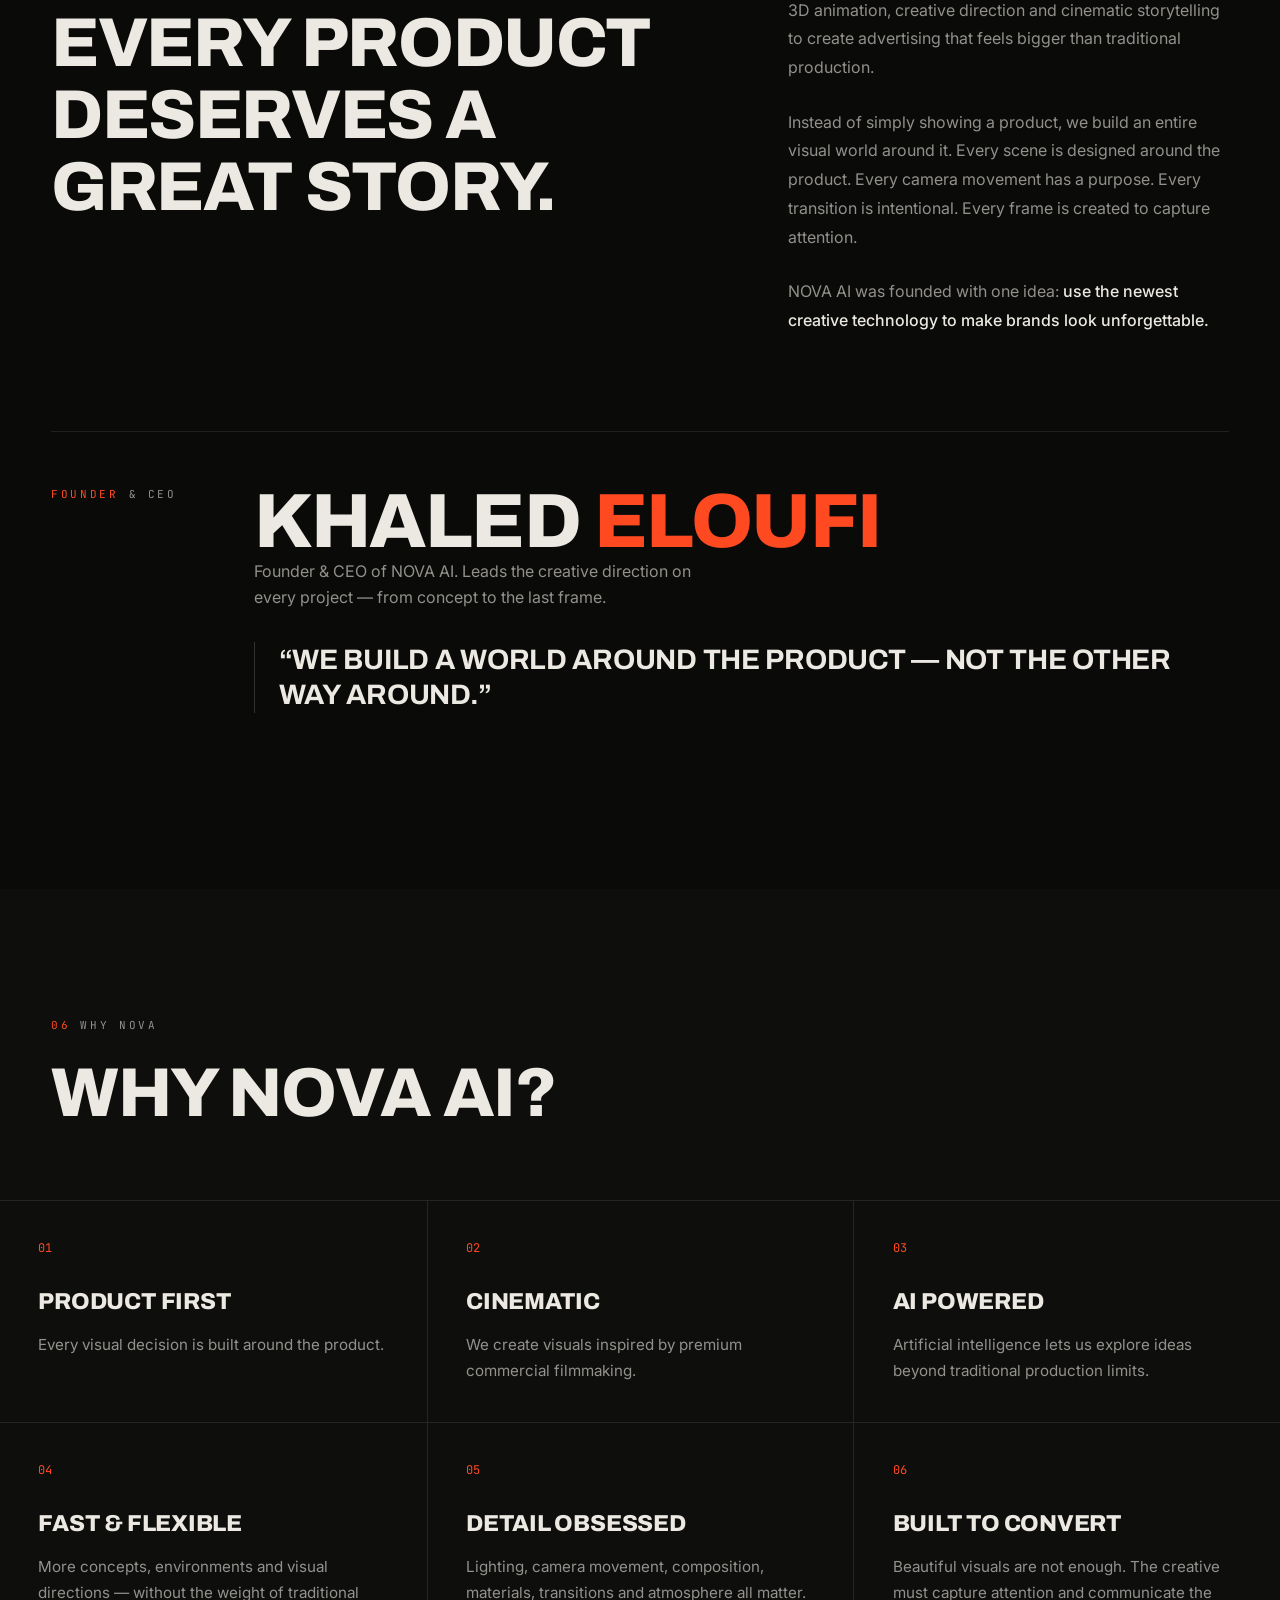
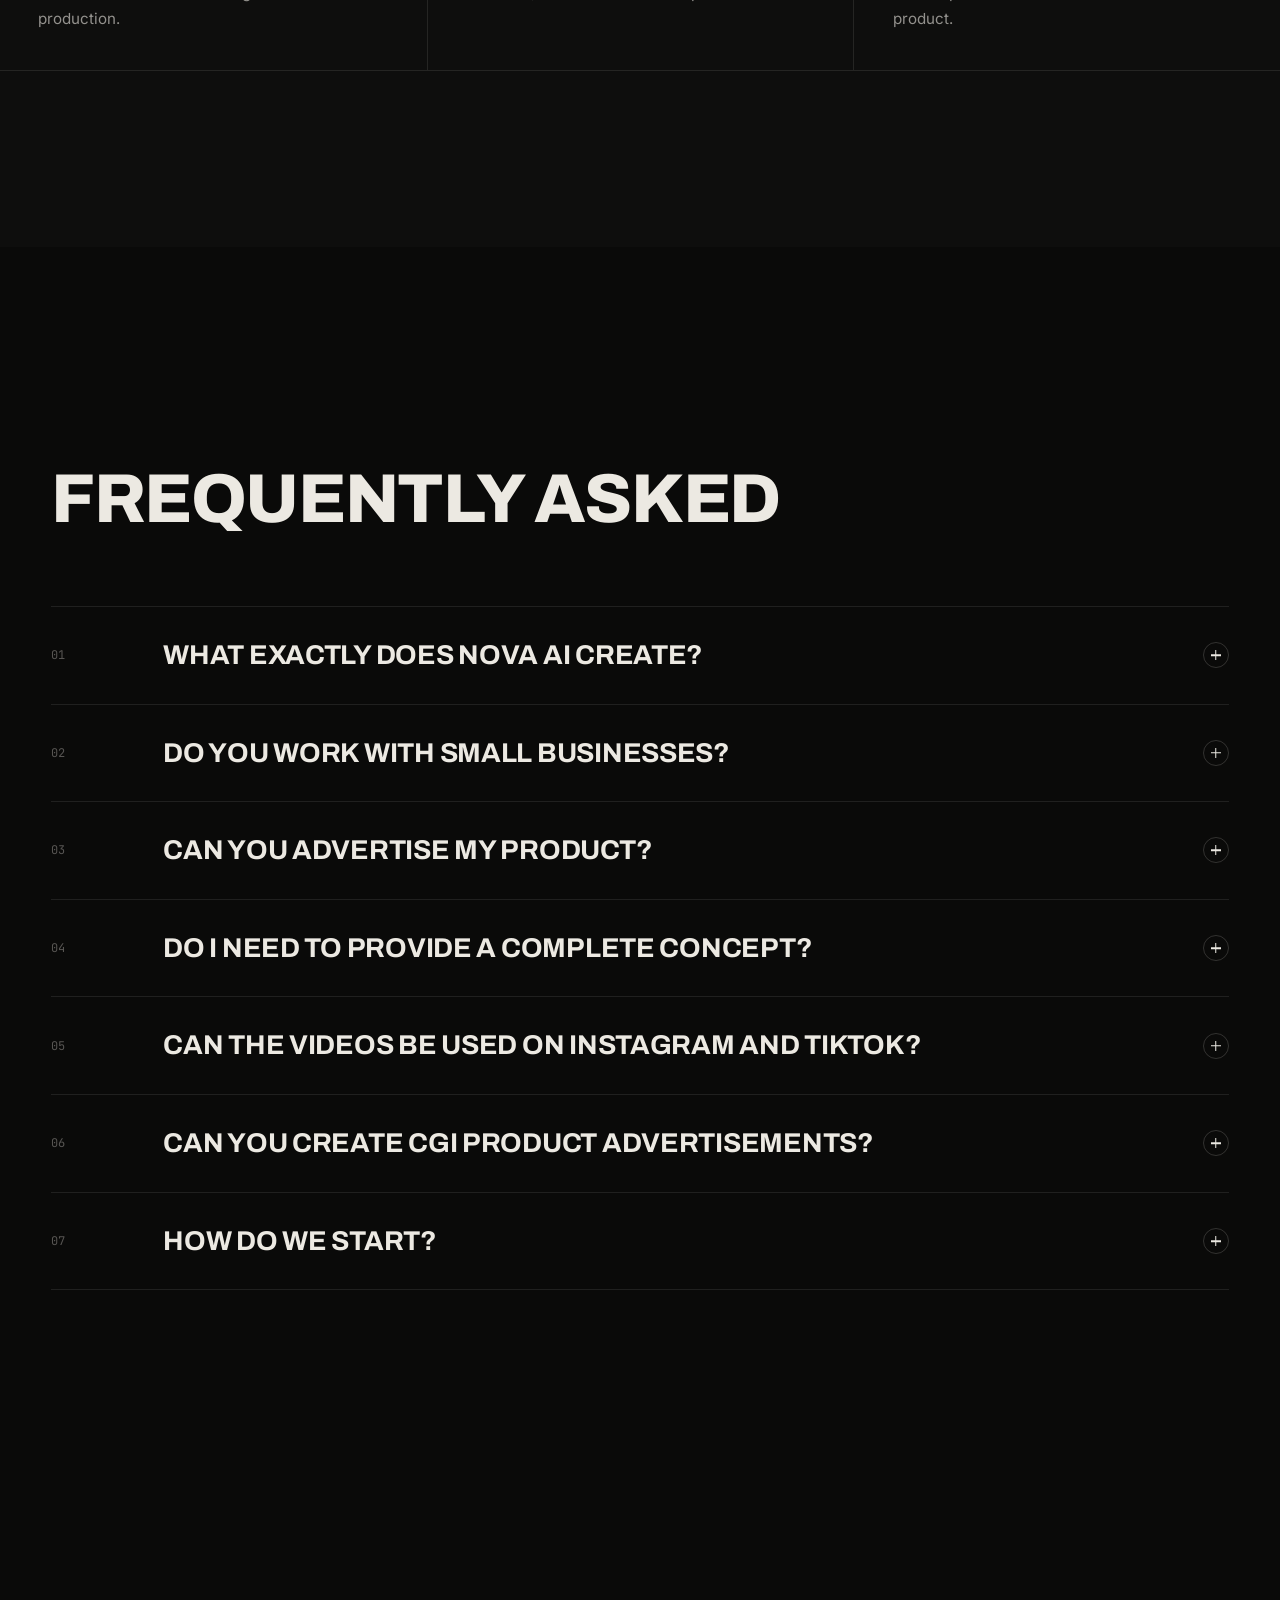
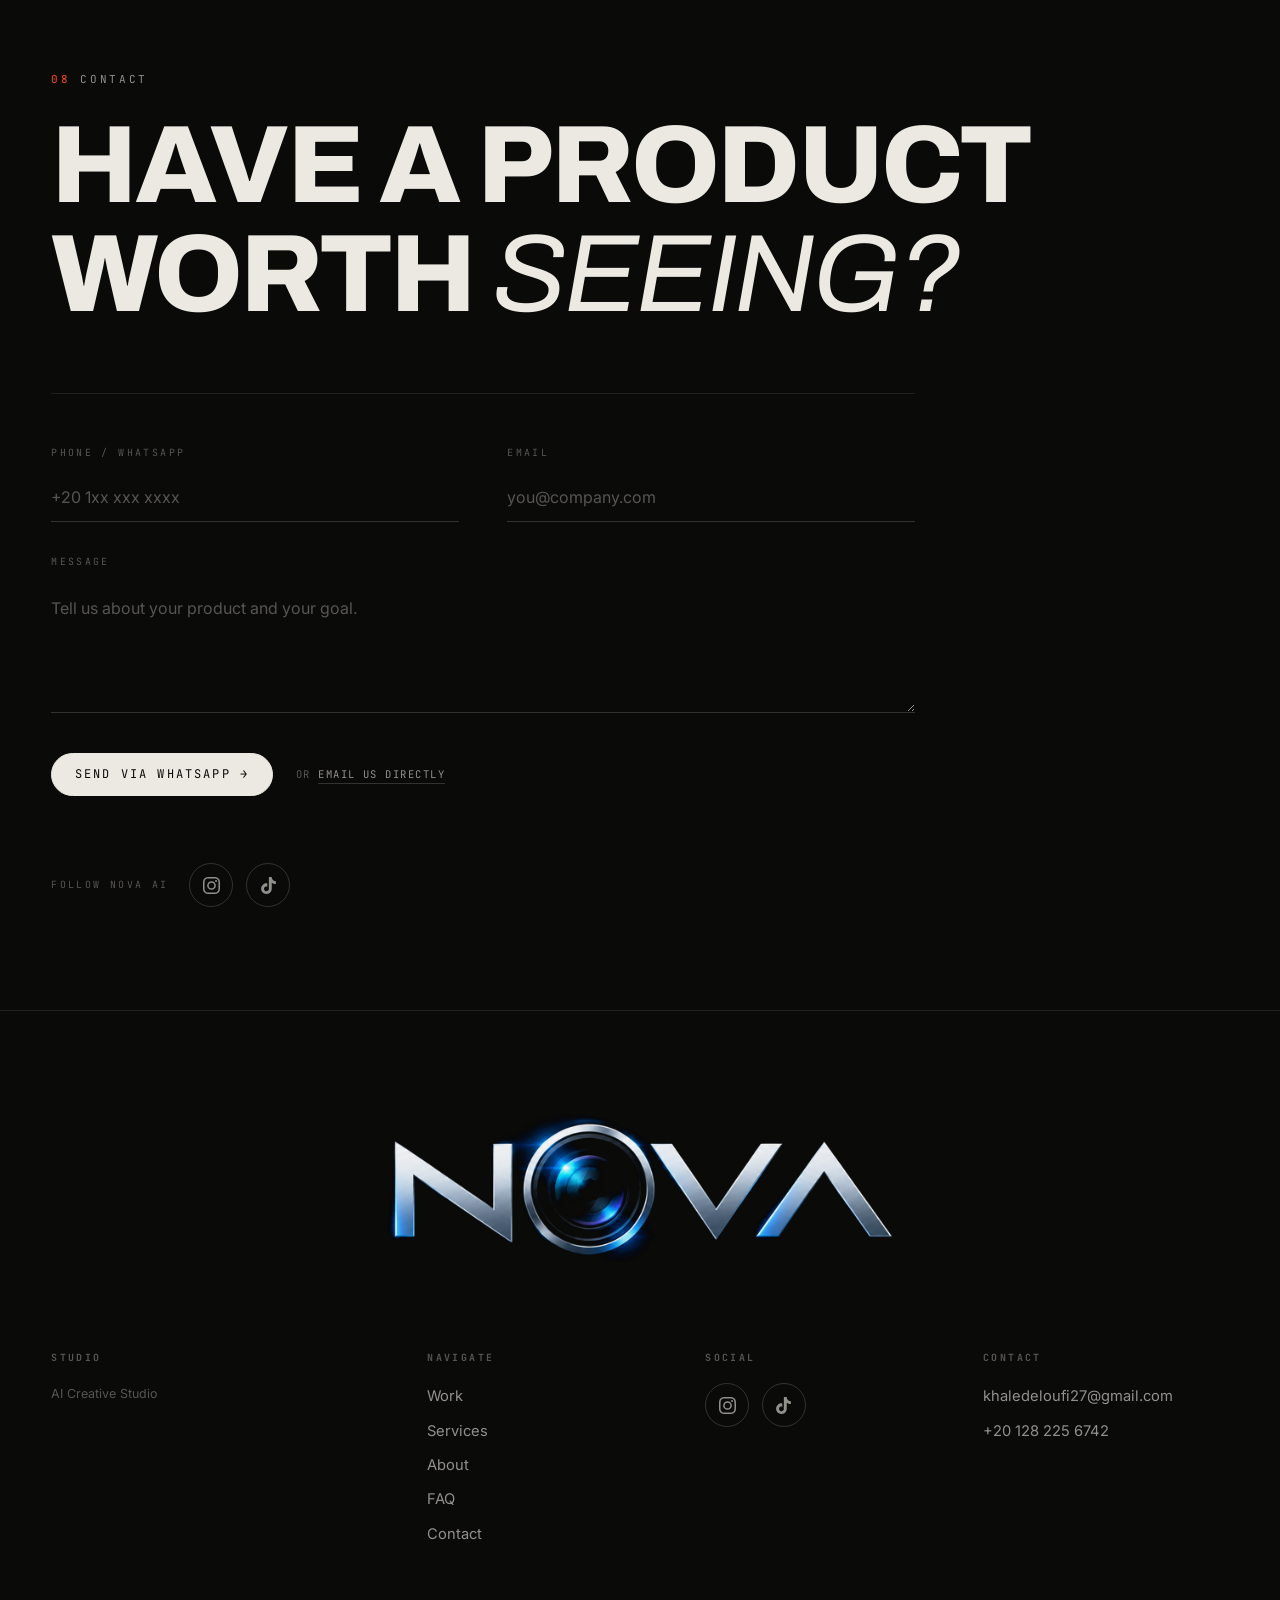
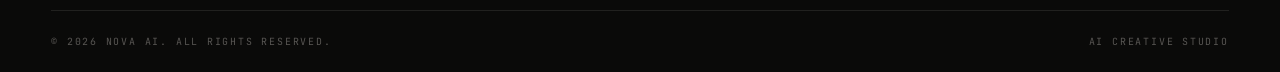
==== commit 55fa62cf: "feat: film-intro preloader — hero reel plays behind loading with REC/timecode, camera-zoom + diagona" ====
--- a/index.html
+++ b/index.html
@@ -49,22 +49,20 @@
 </head>
 <body>
 
-<!-- preloader -->
+<!-- preloader — cinematic film intro -->
 <div class="preloader" id="preloader" aria-hidden="true">
+  <div class="pl-overlay" aria-hidden="true"></div>
   <div class="pl-grain" aria-hidden="true"></div>
-  <div class="pl-curtain pl-curtain-top" aria-hidden="true"></div>
-  <div class="pl-curtain pl-curtain-bottom" aria-hidden="true"></div>
-  <div class="preloader-inner">
-    <div class="preloader-wordmark" aria-hidden="true">
-      <span class="pw-mask"><i>N</i></span>
-      <span class="pw-mask"><i>O</i></span>
-      <span class="pw-mask"><i>V</i></span>
-      <span class="pw-mask"><i>A</i></span>
-    </div>
-    <div class="preloader-line"><span></span></div>
-    <div class="preloader-meta">
-      <span class="preloader-count" id="preloader-count">0%</span>
-      <span class="preloader-text label">AI Creative Studio</span>
+  <div class="pl-flash" aria-hidden="true"></div>
+  <div class="pl-chrome" aria-hidden="true">
+    <span class="pl-brand label">NOVA AI — Creative Studio</span>
+    <span class="pl-rec label"><i class="pl-dot"></i>REC</span>
+    <div class="pl-bottom">
+      <div class="pl-line"><span></span></div>
+      <div class="pl-meta">
+        <span class="pl-count" id="pl-count">0%</span>
+        <span class="pl-tc" id="pl-tc">00:00:00:00</span>
+      </div>
     </div>
   </div>
 </div>
--- a/assets/css/main.css
+++ b/assets/css/main.css
@@ -90,58 +90,59 @@
 a.btn-accent:hover{ background:var(--ink); border-color:var(--ink); }
 
 /* ============================================================
-   PRELOADER — NOVA counter + cinematic curtain
+   PRELOADER — cinematic film intro over the live hero film
    ============================================================ */
 .preloader{ position:fixed; inset:0; z-index:200; background:transparent;
-  display:grid; place-items:center; overflow:hidden;
-  transition:visibility 0s .2s; }
-.preloader.reveal{ pointer-events:none; }
+  overflow:hidden; pointer-events:none; transition:visibility 0s .25s; }
 .preloader.done{ visibility:hidden; }
 
-/* two curtain panels — the theatre split */
-.pl-curtain{ position:absolute; left:0; width:100%; height:50.4%; z-index:1;
-  will-change:transform; transition:transform 1.05s var(--ease) .05s; }
-.pl-curtain-top{ top:0;
-  background:radial-gradient(120% 130% at 50% 110%, rgba(255,74,33,.07), transparent 62%), #0a0a09;
-  border-bottom:1px solid rgba(255,74,33,.28); }
-.pl-curtain-bottom{ bottom:0;
-  background:radial-gradient(120% 130% at 50% -10%, rgba(255,74,33,.07), transparent 62%), #0a0a09;
-  border-top:1px solid rgba(255,74,33,.28); }
-.preloader.reveal .pl-curtain-top{ transform:translateY(-102%); }
-.preloader.reveal .pl-curtain-bottom{ transform:translateY(102%); }
-
-/* subtle film grain over everything */
-.pl-grain{ position:absolute; inset:0; z-index:3; pointer-events:none; opacity:.055;
-  background-image:url("data:image/svg+xml,%3Csvg xmlns='http://www.w3.org/2000/svg' width='180' height='180'%3E%3Cfilter id='n'%3E%3CfeTurbulence type='fractalNoise' baseFrequency='0.72' numOctaves='2' stitchTiles='stitch'/%3E%3C/filter%3E%3Crect width='180' height='180' filter='url(%23n)'/%3E%3C/svg%3E"); }
-
-.preloader-inner{ position:relative; z-index:2; display:grid; justify-items:center; gap:1.15rem;
-  transition:transform 1s var(--ease) .1s, opacity .8s var(--ease) .1s, filter .8s var(--ease) .1s; }
-.preloader.reveal .preloader-inner{ transform:translateY(-9vh); opacity:0;
-  filter:drop-shadow(0 0 30px rgba(255,74,33,.5)); }
-
-/* NOVA wordmark — letters rise from the mask, one by one */
-.preloader-wordmark{ display:flex; font-family:var(--font-d); font-weight:800; text-transform:uppercase;
-  font-size:clamp(3.4rem, 11.5vw, 7.5rem); line-height:.95; letter-spacing:.06em; }
-.pw-mask{ display:inline-block; overflow:hidden; padding-bottom:.06em; margin-bottom:-.06em; }
-.pw-mask i{ display:block; font-style:normal; transform:translateY(115%);
-  animation:pw-up .95s var(--ease) forwards; }
-.pw-mask:nth-child(1) i{ animation-delay:.1s; }
-.pw-mask:nth-child(2) i{ animation-delay:.2s; }
-.pw-mask:nth-child(3) i{ animation-delay:.3s; }
-.pw-mask:nth-child(4) i{ animation-delay:.4s; }
-@keyframes pw-up{ from{ transform:translateY(115%); } to{ transform:none; } }
-
-.preloader-line{ width:15.5rem; height:1px; background:var(--line-2); overflow:hidden; }
-.preloader-line span{ display:block; height:100%; width:100%; background:var(--accent);
-  transform:scaleX(0); transform-origin:left; animation:pl-line 1.7s var(--ease) .25s forwards; }
+/* dark cinematic grade over the hero film */
+.pl-overlay{ position:absolute; inset:0; z-index:1;
+  background:linear-gradient(180deg, rgba(10,10,9,.7), rgba(10,10,9,.4) 58%, rgba(10,10,9,.76));
+  transition:clip-path 1s var(--ease) .05s; }
+.preloader.reveal .pl-overlay{ clip-path:polygon(100% 100%, 100% 100%, 100% 100%, 100% 100%); }
+
+/* film grain */
+.pl-grain{ position:absolute; inset:-50%; z-index:2; pointer-events:none; opacity:.06;
+  background-image:url("data:image/svg+xml,%3Csvg xmlns='http://www.w3.org/2000/svg' width='180' height='180'%3E%3Cfilter id='n'%3E%3CfeTurbulence type='fractalNoise' baseFrequency='0.72' numOctaves='2' stitchTiles='stitch'/%3E%3C/filter%3E%3Crect width='180' height='180' filter='url(%23n)'/%3E%3C/svg%3E");
+  transition:opacity .7s var(--ease); }
+.preloader.reveal .pl-grain{ opacity:0; }
+
+/* orange flash at the cut */
+.pl-flash{ position:absolute; inset:0; z-index:3; pointer-events:none; opacity:0;
+  background:radial-gradient(circle at 50% 62%, rgba(255,74,33,.18), transparent 58%); }
+.preloader.reveal .pl-flash{ animation:pl-flash 1s var(--ease) .5s forwards; }
+@keyframes pl-flash{ 0%{opacity:0} 40%{opacity:1} 100%{opacity:0} }
+
+/* UI chrome */
+.pl-chrome{ position:absolute; inset:0; z-index:4; }
+.pl-brand{ position:absolute; top:var(--pad); left:var(--pad); color:var(--ink-3);
+  opacity:0; transition:opacity .7s var(--ease), transform .8s var(--ease);
+  animation:pl-fade .8s var(--ease) .2s forwards; }
+.pl-rec{ position:absolute; top:var(--pad); right:var(--pad); display:flex; align-items:center; gap:.5rem;
+  color:var(--ink); opacity:0; transition:opacity .7s var(--ease), transform .8s var(--ease);
+  animation:pl-fade .8s var(--ease) .35s forwards; }
+.pl-dot{ width:7px; height:7px; border-radius:50%; background:var(--accent);
+  animation:pl-blink 1.1s steps(1) infinite; }
+@keyframes pl-blink{ 50%{ opacity:.12; } }
+.preloader.reveal .pl-brand{ opacity:0 !important; transform:translateY(-28px); }
+.preloader.reveal .pl-rec{ opacity:0 !important; transform:translateY(-28px); }
+
+.pl-bottom{ position:absolute; left:var(--pad); right:var(--pad); bottom:var(--pad);
+  transition:opacity .55s var(--ease), transform .7s var(--ease);
+  transition-delay:.06s, .04s; }
+.preloader.reveal .pl-bottom{ opacity:0; transform:translateY(36px); }
+.pl-line{ width:100%; height:1px; background:var(--line-2); overflow:hidden; }
+.pl-line span{ display:block; height:100%; width:100%; background:var(--accent);
+  transform:scaleX(0); transform-origin:left; animation:pl-line 1.7s var(--ease) .2s forwards; }
 @keyframes pl-line{ to{ transform:scaleX(1); } }
-
-.preloader-meta{ display:flex; align-items:baseline; justify-content:space-between; gap:2rem;
-  width:15.5rem; font-family:var(--font-m); font-size:.625rem; letter-spacing:.18em;
-  text-transform:uppercase; color:var(--ink-3); }
-.preloader-count{ color:var(--ink); font-variant-numeric:tabular-nums; }
-.preloader-text{ opacity:0; animation:pl-in .8s var(--ease) .75s forwards; }
-@keyframes pl-in{ to{ opacity:1; } }
+.pl-meta{ display:flex; align-items:baseline; justify-content:space-between; gap:1rem;
+  margin-top:.9rem; font-family:var(--font-m); font-size:.6875rem;
+  letter-spacing:.16em; text-transform:uppercase; }
+.pl-count{ color:var(--ink); font-size:clamp(1rem, 2.2vw, 1.25rem);
+  font-variant-numeric:tabular-nums; }
+.pl-tc{ color:var(--ink-3); font-variant-numeric:tabular-nums; }
+@keyframes pl-fade{ to{ opacity:1; } }
 
 @media (prefers-reduced-motion: reduce){
   .preloader *{ animation:none !important; transition:none !important; }
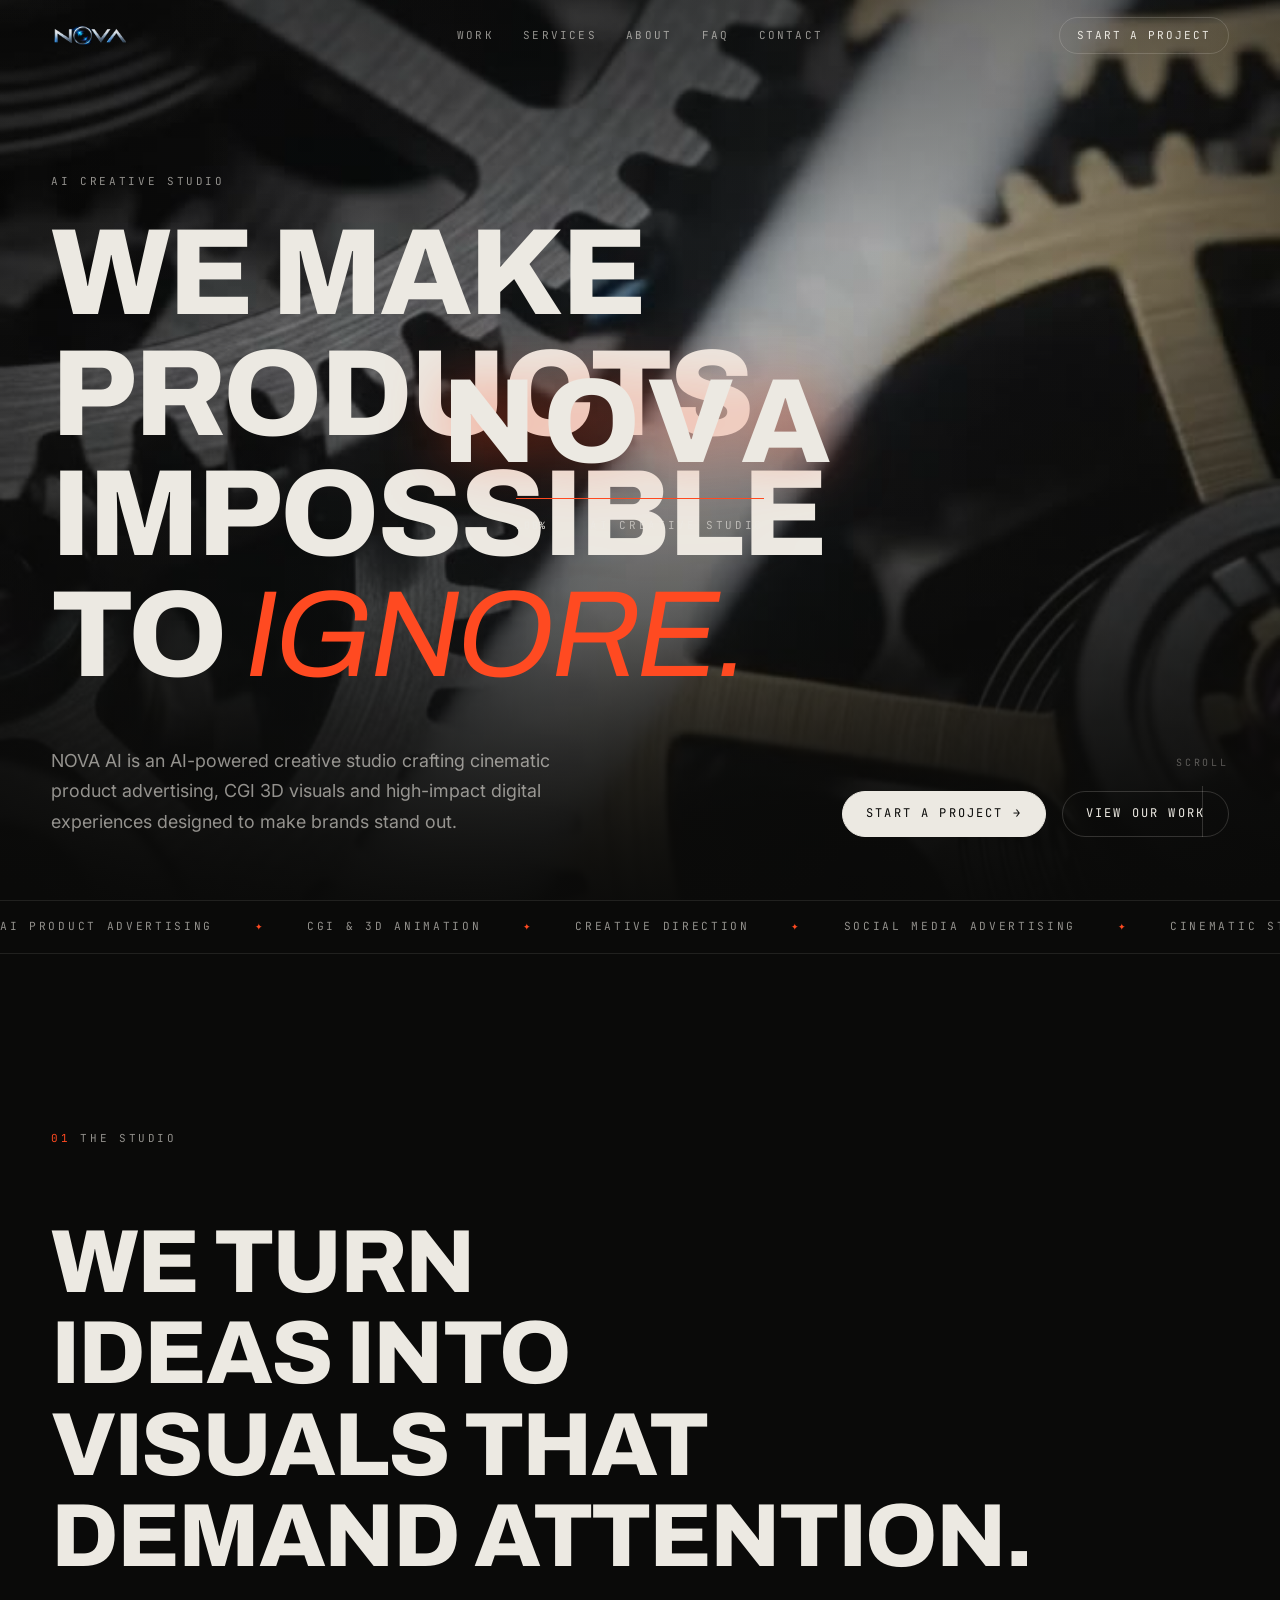
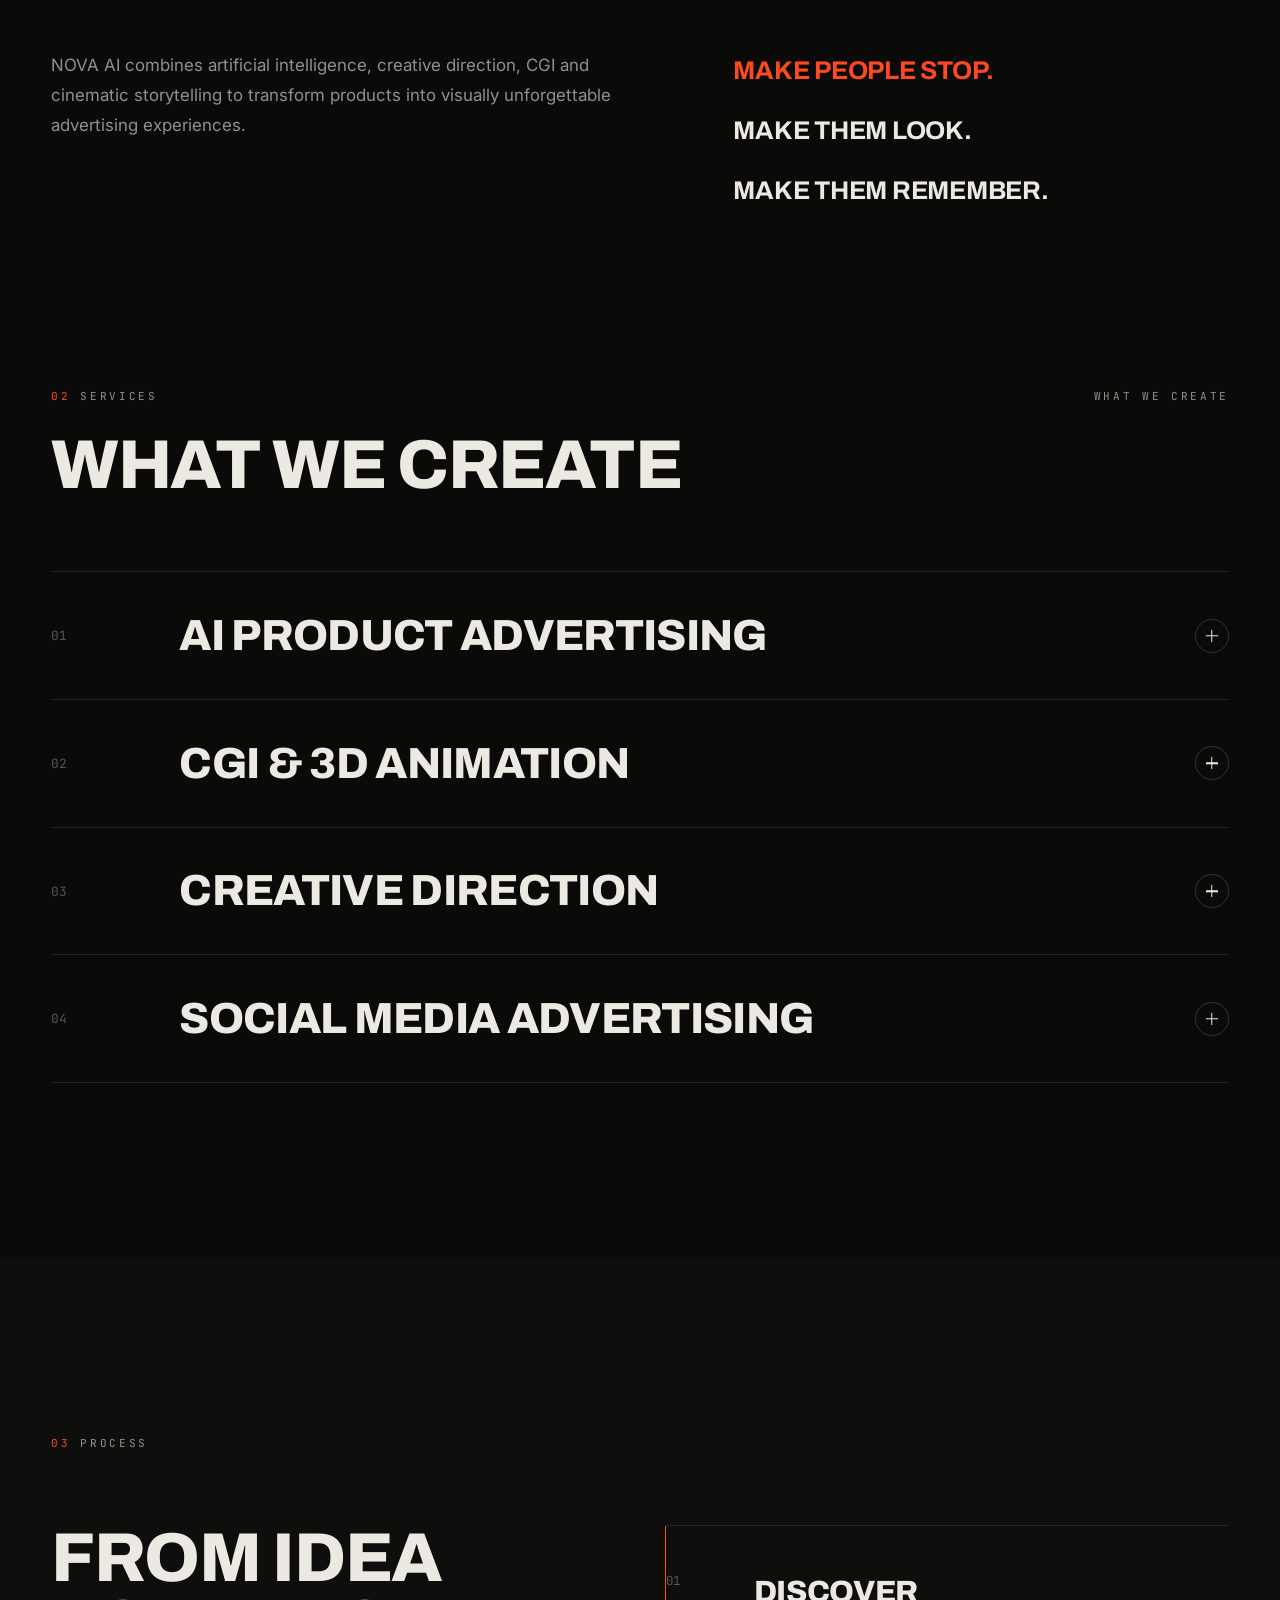
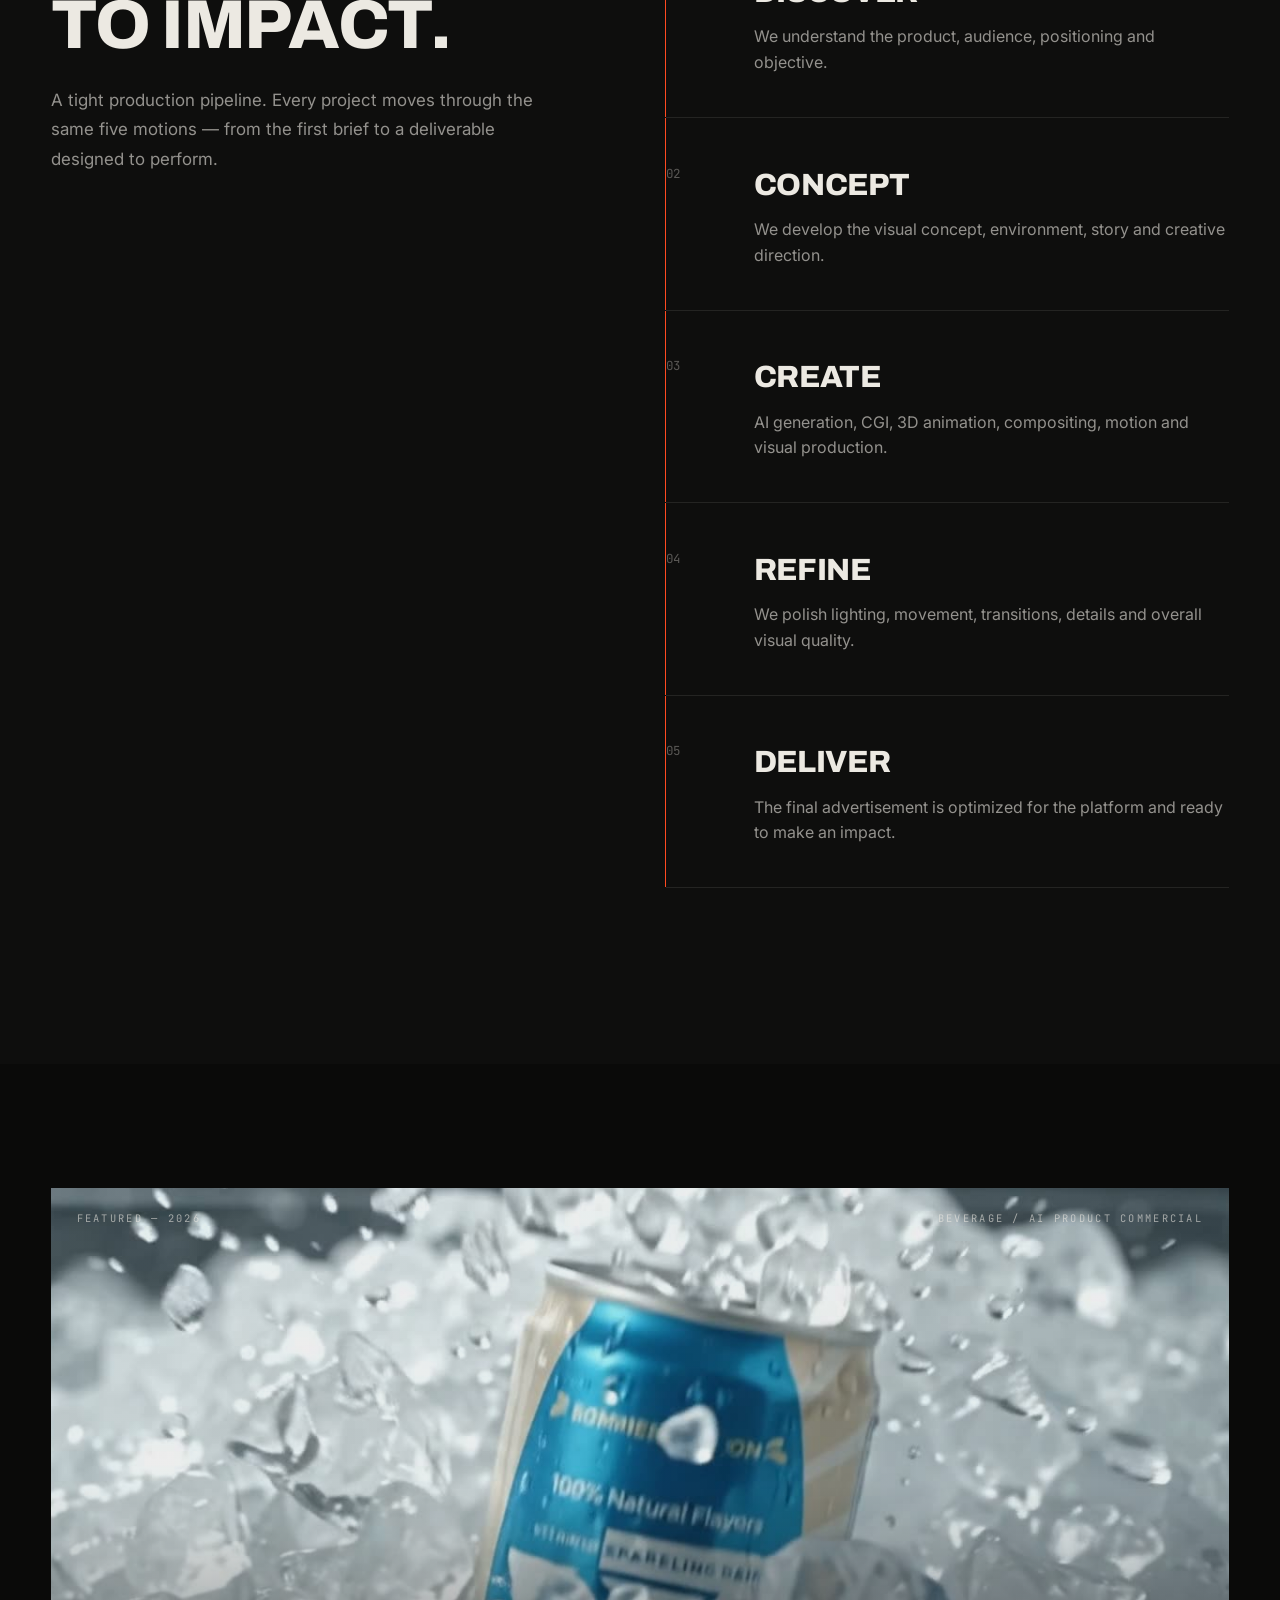
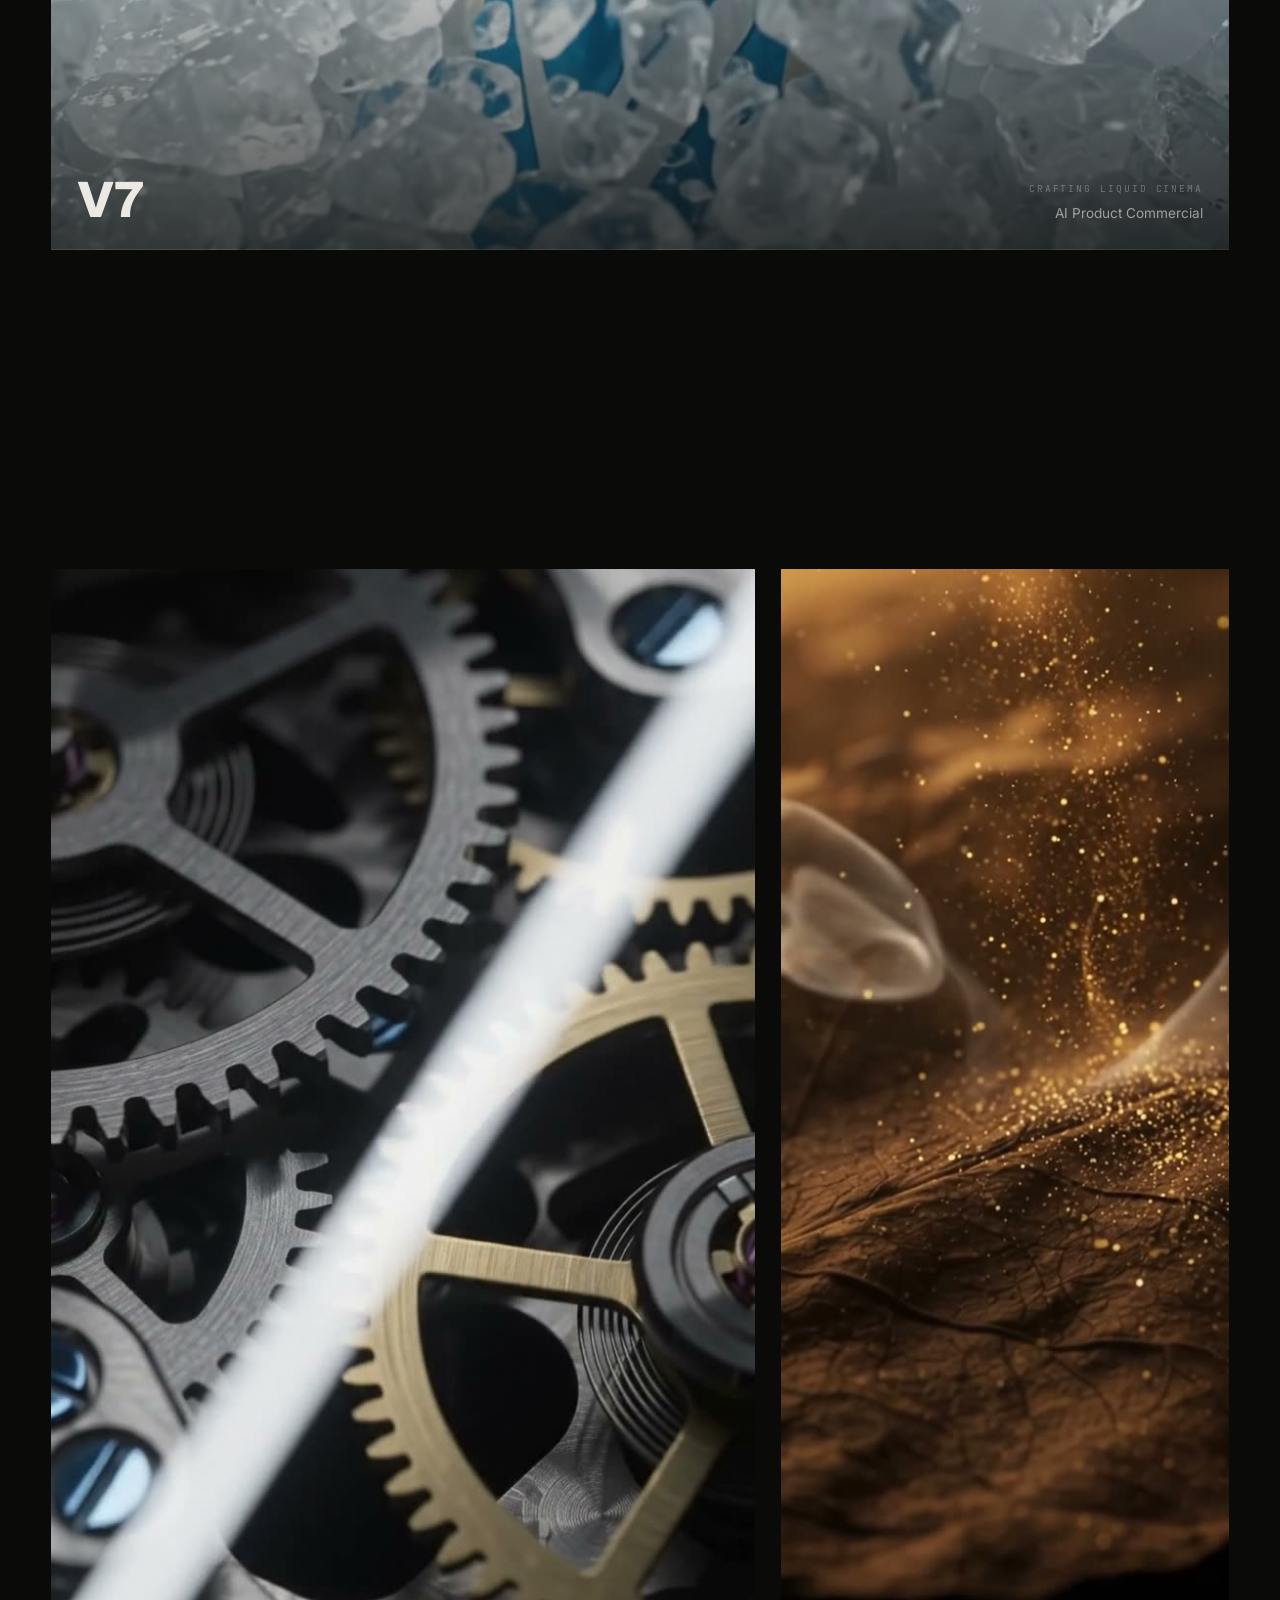
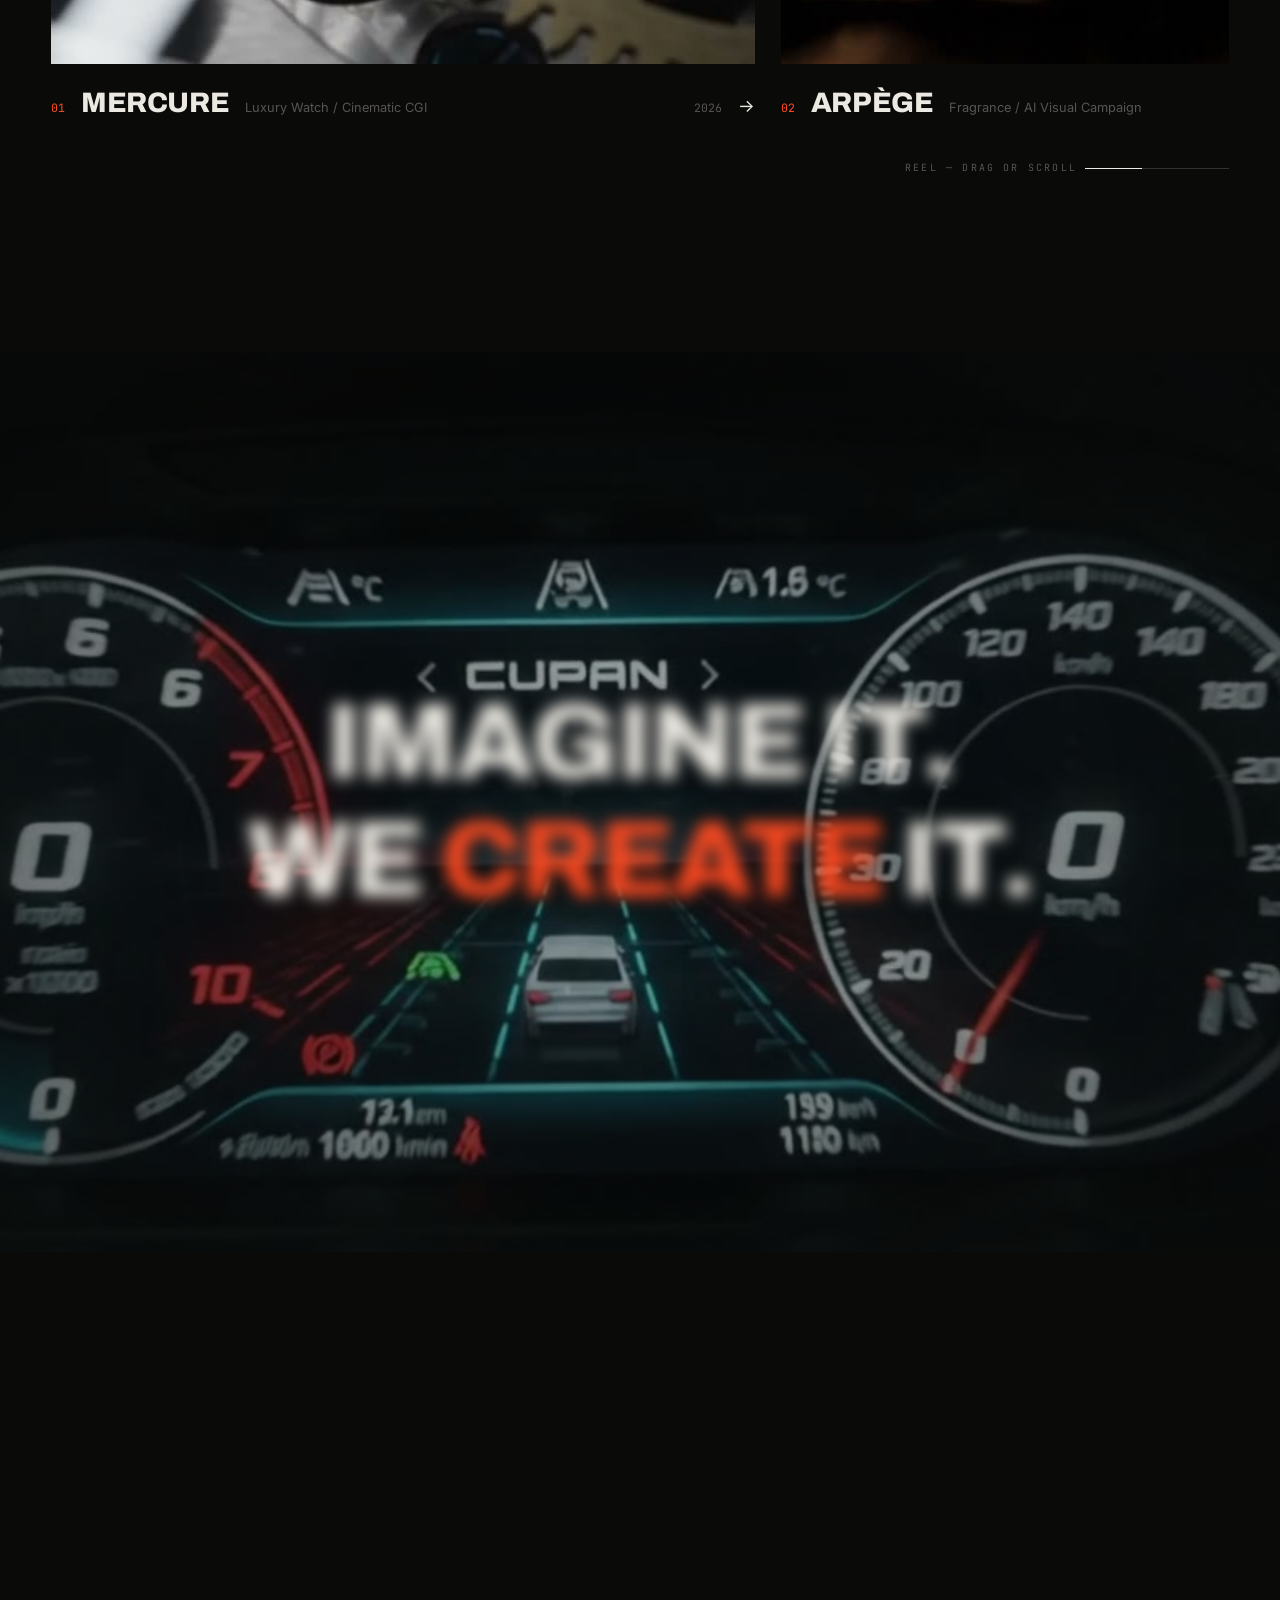
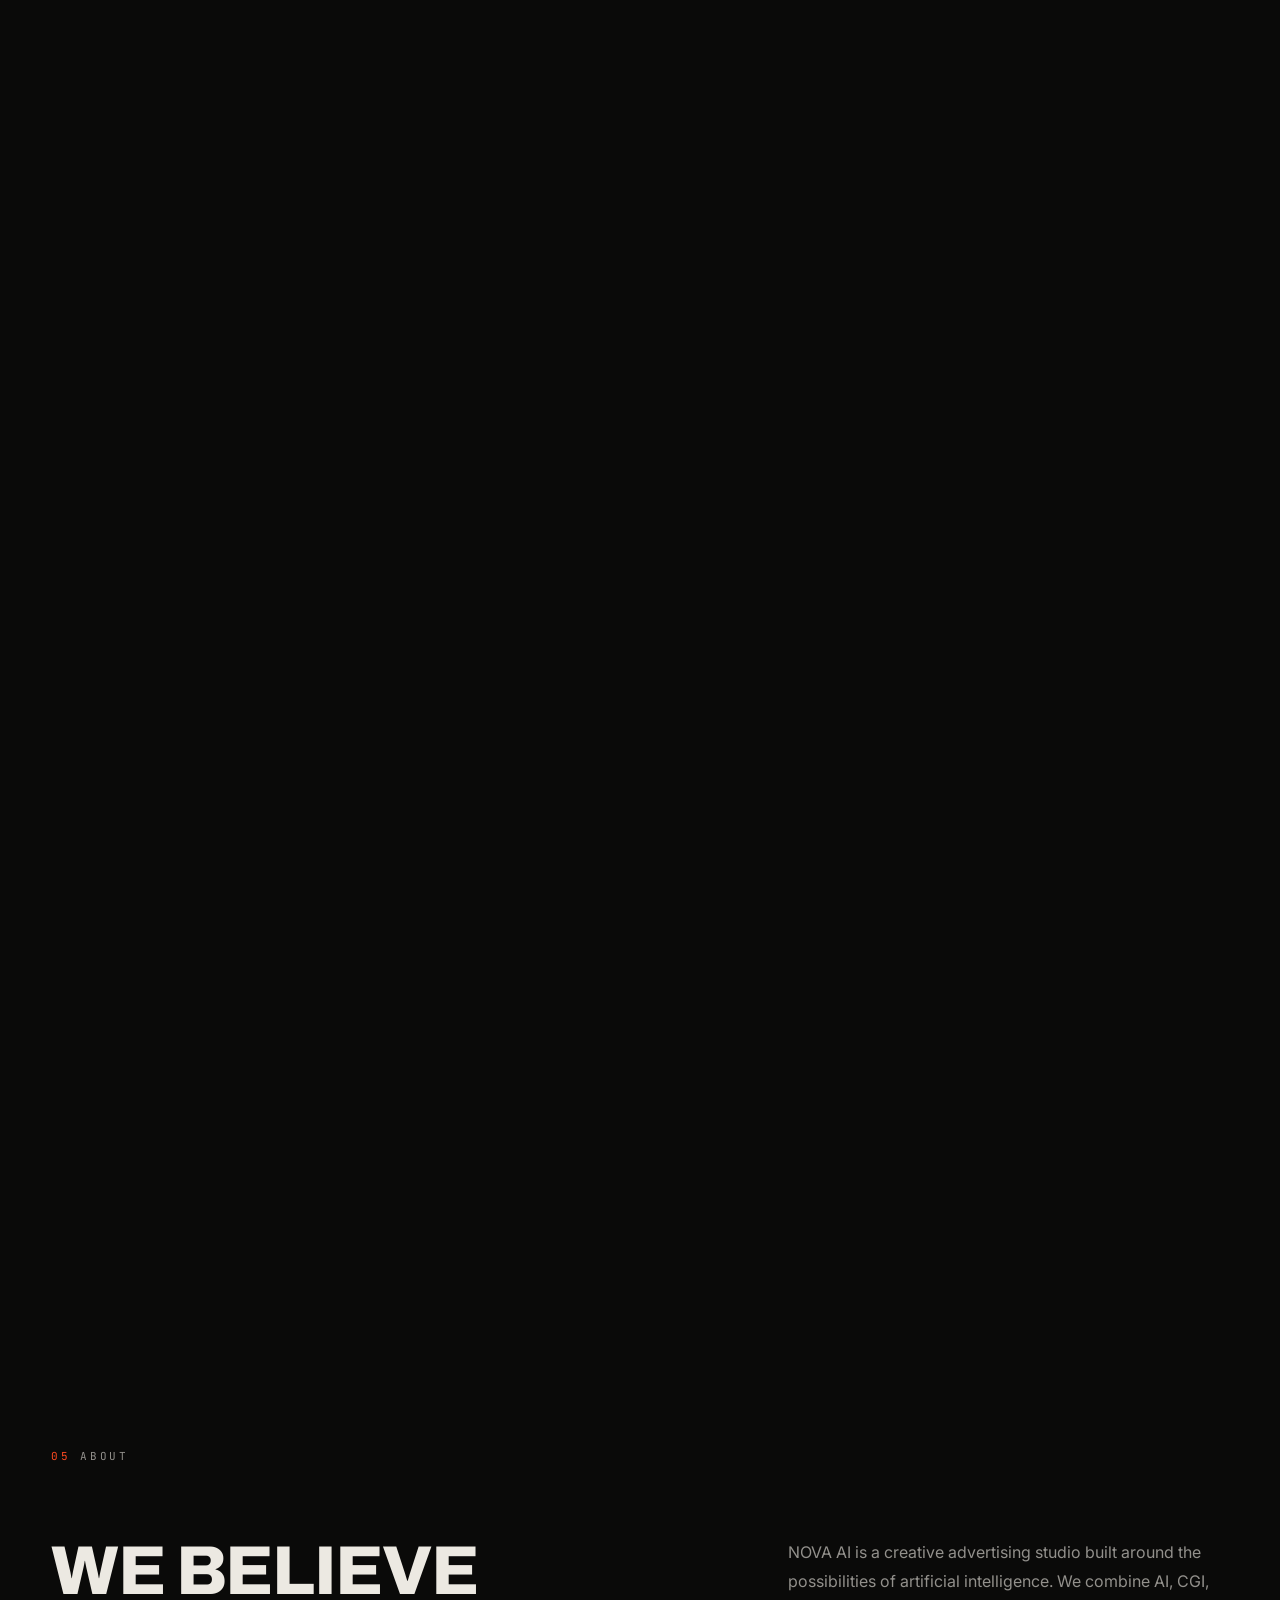
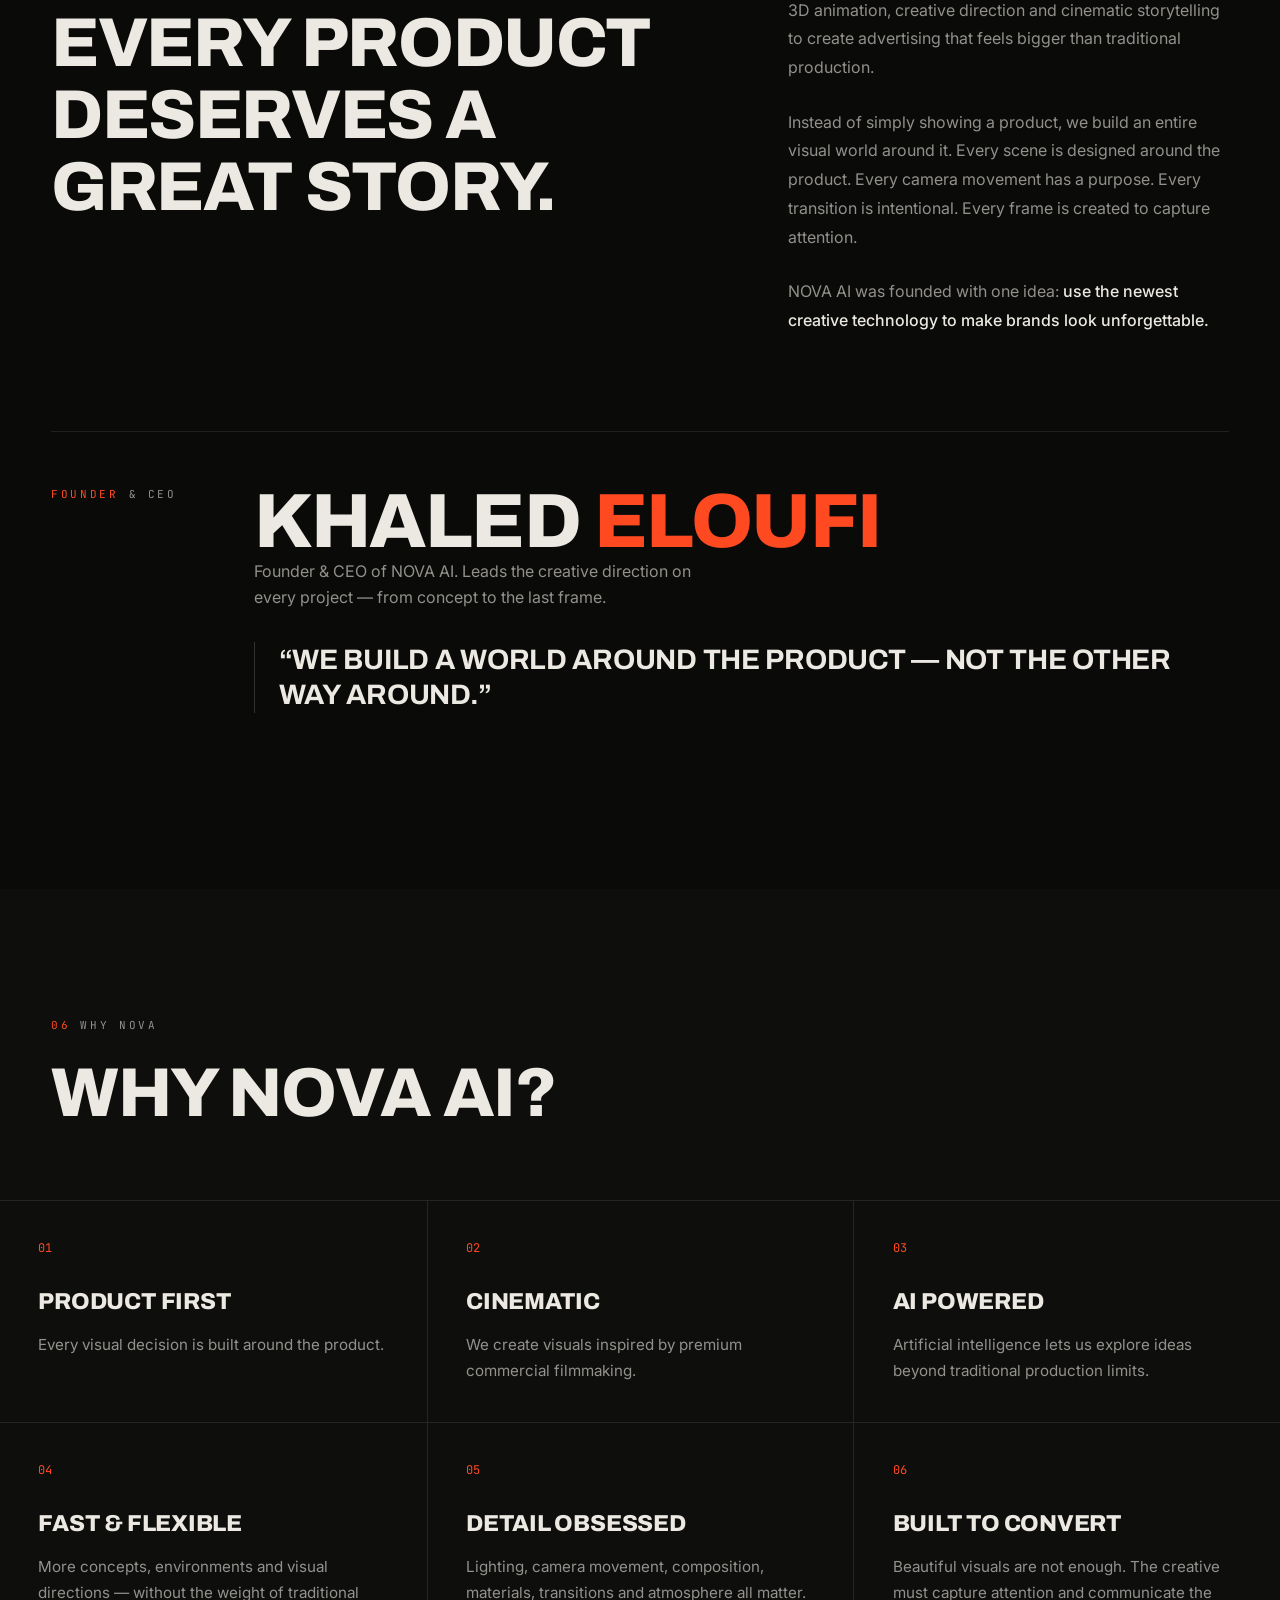
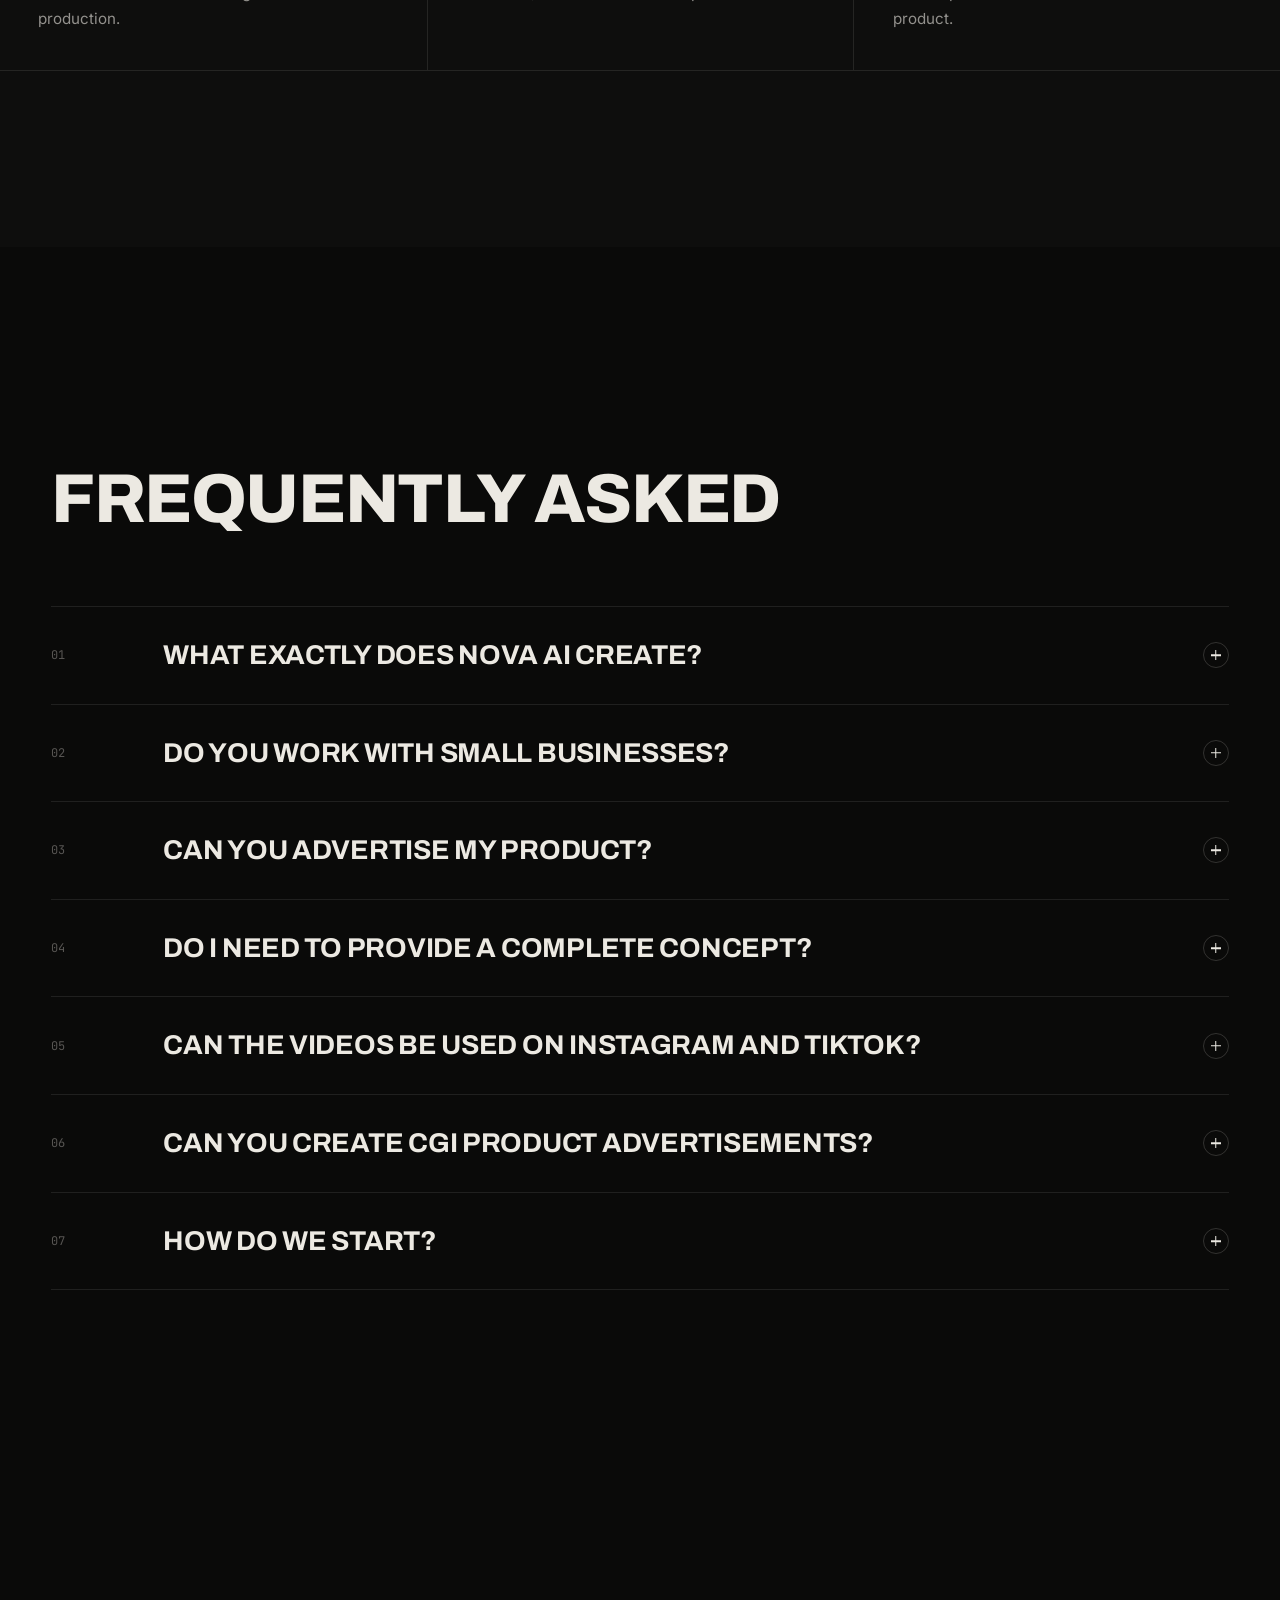
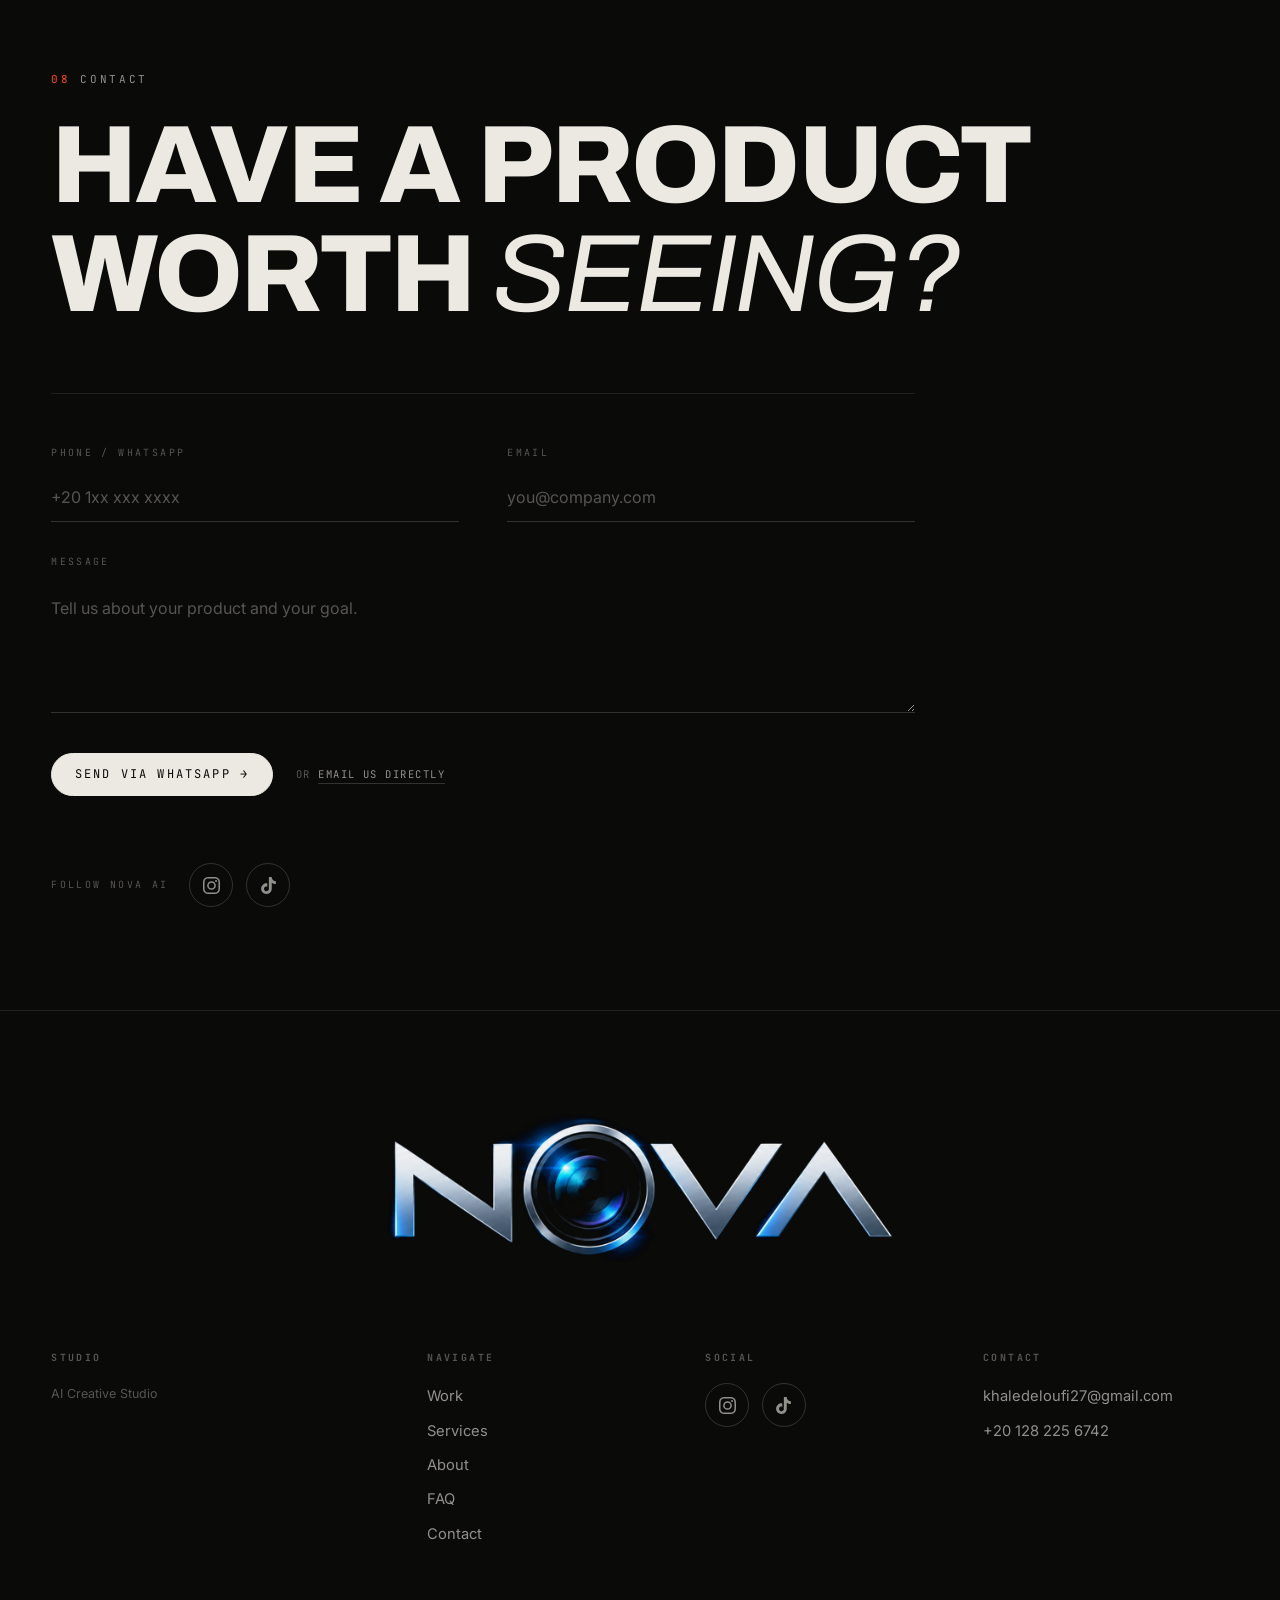
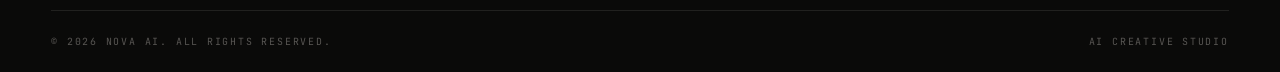
==== commit 944ae72b: "revert: film-intro preloader — restore counter + curtain reveal" ====
--- a/index.html
+++ b/index.html
@@ -49,20 +49,22 @@
 </head>
 <body>
 
-<!-- preloader — cinematic film intro -->
+<!-- preloader -->
 <div class="preloader" id="preloader" aria-hidden="true">
-  <div class="pl-overlay" aria-hidden="true"></div>
   <div class="pl-grain" aria-hidden="true"></div>
-  <div class="pl-flash" aria-hidden="true"></div>
-  <div class="pl-chrome" aria-hidden="true">
-    <span class="pl-brand label">NOVA AI — Creative Studio</span>
-    <span class="pl-rec label"><i class="pl-dot"></i>REC</span>
-    <div class="pl-bottom">
-      <div class="pl-line"><span></span></div>
-      <div class="pl-meta">
-        <span class="pl-count" id="pl-count">0%</span>
-        <span class="pl-tc" id="pl-tc">00:00:00:00</span>
-      </div>
+  <div class="pl-curtain pl-curtain-top" aria-hidden="true"></div>
+  <div class="pl-curtain pl-curtain-bottom" aria-hidden="true"></div>
+  <div class="preloader-inner">
+    <div class="preloader-wordmark" aria-hidden="true">
+      <span class="pw-mask"><i>N</i></span>
+      <span class="pw-mask"><i>O</i></span>
+      <span class="pw-mask"><i>V</i></span>
+      <span class="pw-mask"><i>A</i></span>
+    </div>
+    <div class="preloader-line"><span></span></div>
+    <div class="preloader-meta">
+      <span class="preloader-count" id="preloader-count">0%</span>
+      <span class="preloader-text label">AI Creative Studio</span>
     </div>
   </div>
 </div>
--- a/assets/css/main.css
+++ b/assets/css/main.css
@@ -90,59 +90,58 @@
 a.btn-accent:hover{ background:var(--ink); border-color:var(--ink); }
 
 /* ============================================================
-   PRELOADER — cinematic film intro over the live hero film
+   PRELOADER — NOVA counter + cinematic curtain
    ============================================================ */
 .preloader{ position:fixed; inset:0; z-index:200; background:transparent;
-  overflow:hidden; pointer-events:none; transition:visibility 0s .25s; }
+  display:grid; place-items:center; overflow:hidden;
+  transition:visibility 0s .2s; }
+.preloader.reveal{ pointer-events:none; }
 .preloader.done{ visibility:hidden; }
 
-/* dark cinematic grade over the hero film */
-.pl-overlay{ position:absolute; inset:0; z-index:1;
-  background:linear-gradient(180deg, rgba(10,10,9,.7), rgba(10,10,9,.4) 58%, rgba(10,10,9,.76));
-  transition:clip-path 1s var(--ease) .05s; }
-.preloader.reveal .pl-overlay{ clip-path:polygon(100% 100%, 100% 100%, 100% 100%, 100% 100%); }
-
-/* film grain */
-.pl-grain{ position:absolute; inset:-50%; z-index:2; pointer-events:none; opacity:.06;
-  background-image:url("data:image/svg+xml,%3Csvg xmlns='http://www.w3.org/2000/svg' width='180' height='180'%3E%3Cfilter id='n'%3E%3CfeTurbulence type='fractalNoise' baseFrequency='0.72' numOctaves='2' stitchTiles='stitch'/%3E%3C/filter%3E%3Crect width='180' height='180' filter='url(%23n)'/%3E%3C/svg%3E");
-  transition:opacity .7s var(--ease); }
-.preloader.reveal .pl-grain{ opacity:0; }
-
-/* orange flash at the cut */
-.pl-flash{ position:absolute; inset:0; z-index:3; pointer-events:none; opacity:0;
-  background:radial-gradient(circle at 50% 62%, rgba(255,74,33,.18), transparent 58%); }
-.preloader.reveal .pl-flash{ animation:pl-flash 1s var(--ease) .5s forwards; }
-@keyframes pl-flash{ 0%{opacity:0} 40%{opacity:1} 100%{opacity:0} }
-
-/* UI chrome */
-.pl-chrome{ position:absolute; inset:0; z-index:4; }
-.pl-brand{ position:absolute; top:var(--pad); left:var(--pad); color:var(--ink-3);
-  opacity:0; transition:opacity .7s var(--ease), transform .8s var(--ease);
-  animation:pl-fade .8s var(--ease) .2s forwards; }
-.pl-rec{ position:absolute; top:var(--pad); right:var(--pad); display:flex; align-items:center; gap:.5rem;
-  color:var(--ink); opacity:0; transition:opacity .7s var(--ease), transform .8s var(--ease);
-  animation:pl-fade .8s var(--ease) .35s forwards; }
-.pl-dot{ width:7px; height:7px; border-radius:50%; background:var(--accent);
-  animation:pl-blink 1.1s steps(1) infinite; }
-@keyframes pl-blink{ 50%{ opacity:.12; } }
-.preloader.reveal .pl-brand{ opacity:0 !important; transform:translateY(-28px); }
-.preloader.reveal .pl-rec{ opacity:0 !important; transform:translateY(-28px); }
-
-.pl-bottom{ position:absolute; left:var(--pad); right:var(--pad); bottom:var(--pad);
-  transition:opacity .55s var(--ease), transform .7s var(--ease);
-  transition-delay:.06s, .04s; }
-.preloader.reveal .pl-bottom{ opacity:0; transform:translateY(36px); }
-.pl-line{ width:100%; height:1px; background:var(--line-2); overflow:hidden; }
-.pl-line span{ display:block; height:100%; width:100%; background:var(--accent);
-  transform:scaleX(0); transform-origin:left; animation:pl-line 1.7s var(--ease) .2s forwards; }
+/* two curtain panels — the theatre split */
+.pl-curtain{ position:absolute; left:0; width:100%; height:50.4%; z-index:1;
+  will-change:transform; transition:transform 1.05s var(--ease) .05s; }
+.pl-curtain-top{ top:0;
+  background:radial-gradient(120% 130% at 50% 110%, rgba(255,74,33,.07), transparent 62%), #0a0a09;
+  border-bottom:1px solid rgba(255,74,33,.28); }
+.pl-curtain-bottom{ bottom:0;
+  background:radial-gradient(120% 130% at 50% -10%, rgba(255,74,33,.07), transparent 62%), #0a0a09;
+  border-top:1px solid rgba(255,74,33,.28); }
+.preloader.reveal .pl-curtain-top{ transform:translateY(-102%); }
+.preloader.reveal .pl-curtain-bottom{ transform:translateY(102%); }
+
+/* subtle film grain over everything */
+.pl-grain{ position:absolute; inset:0; z-index:3; pointer-events:none; opacity:.055;
+  background-image:url("data:image/svg+xml,%3Csvg xmlns='http://www.w3.org/2000/svg' width='180' height='180'%3E%3Cfilter id='n'%3E%3CfeTurbulence type='fractalNoise' baseFrequency='0.72' numOctaves='2' stitchTiles='stitch'/%3E%3C/filter%3E%3Crect width='180' height='180' filter='url(%23n)'/%3E%3C/svg%3E"); }
+
+.preloader-inner{ position:relative; z-index:2; display:grid; justify-items:center; gap:1.15rem;
+  transition:transform 1s var(--ease) .1s, opacity .8s var(--ease) .1s, filter .8s var(--ease) .1s; }
+.preloader.reveal .preloader-inner{ transform:translateY(-9vh); opacity:0;
+  filter:drop-shadow(0 0 30px rgba(255,74,33,.5)); }
+
+/* NOVA wordmark — letters rise from the mask, one by one */
+.preloader-wordmark{ display:flex; font-family:var(--font-d); font-weight:800; text-transform:uppercase;
+  font-size:clamp(3.4rem, 11.5vw, 7.5rem); line-height:.95; letter-spacing:.06em; }
+.pw-mask{ display:inline-block; overflow:hidden; padding-bottom:.06em; margin-bottom:-.06em; }
+.pw-mask i{ display:block; font-style:normal; transform:translateY(115%);
+  animation:pw-up .95s var(--ease) forwards; }
+.pw-mask:nth-child(1) i{ animation-delay:.1s; }
+.pw-mask:nth-child(2) i{ animation-delay:.2s; }
+.pw-mask:nth-child(3) i{ animation-delay:.3s; }
+.pw-mask:nth-child(4) i{ animation-delay:.4s; }
+@keyframes pw-up{ from{ transform:translateY(115%); } to{ transform:none; } }
+
+.preloader-line{ width:15.5rem; height:1px; background:var(--line-2); overflow:hidden; }
+.preloader-line span{ display:block; height:100%; width:100%; background:var(--accent);
+  transform:scaleX(0); transform-origin:left; animation:pl-line 1.7s var(--ease) .25s forwards; }
 @keyframes pl-line{ to{ transform:scaleX(1); } }
-.pl-meta{ display:flex; align-items:baseline; justify-content:space-between; gap:1rem;
-  margin-top:.9rem; font-family:var(--font-m); font-size:.6875rem;
-  letter-spacing:.16em; text-transform:uppercase; }
-.pl-count{ color:var(--ink); font-size:clamp(1rem, 2.2vw, 1.25rem);
-  font-variant-numeric:tabular-nums; }
-.pl-tc{ color:var(--ink-3); font-variant-numeric:tabular-nums; }
-@keyframes pl-fade{ to{ opacity:1; } }
+
+.preloader-meta{ display:flex; align-items:baseline; justify-content:space-between; gap:2rem;
+  width:15.5rem; font-family:var(--font-m); font-size:.625rem; letter-spacing:.18em;
+  text-transform:uppercase; color:var(--ink-3); }
+.preloader-count{ color:var(--ink); font-variant-numeric:tabular-nums; }
+.preloader-text{ opacity:0; animation:pl-in .8s var(--ease) .75s forwards; }
+@keyframes pl-in{ to{ opacity:1; } }
 
 @media (prefers-reduced-motion: reduce){
   .preloader *{ animation:none !important; transition:none !important; }
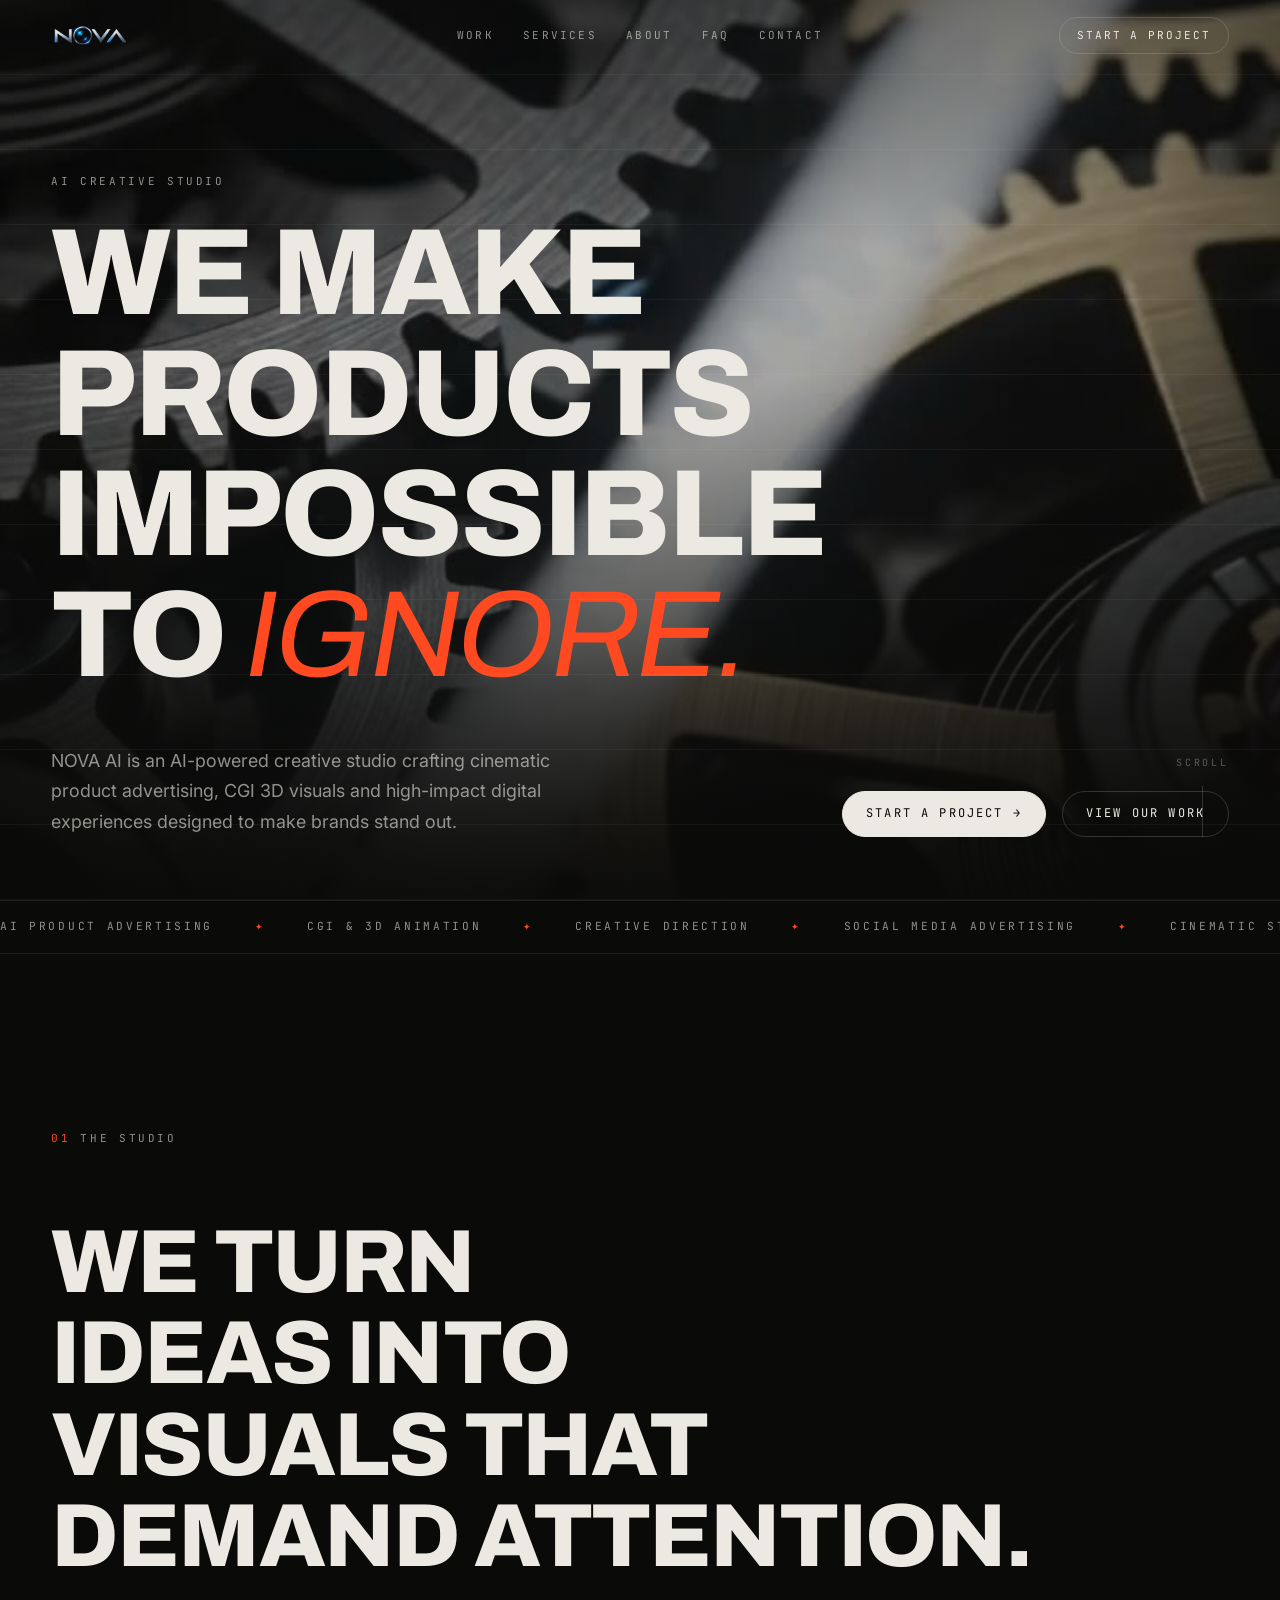
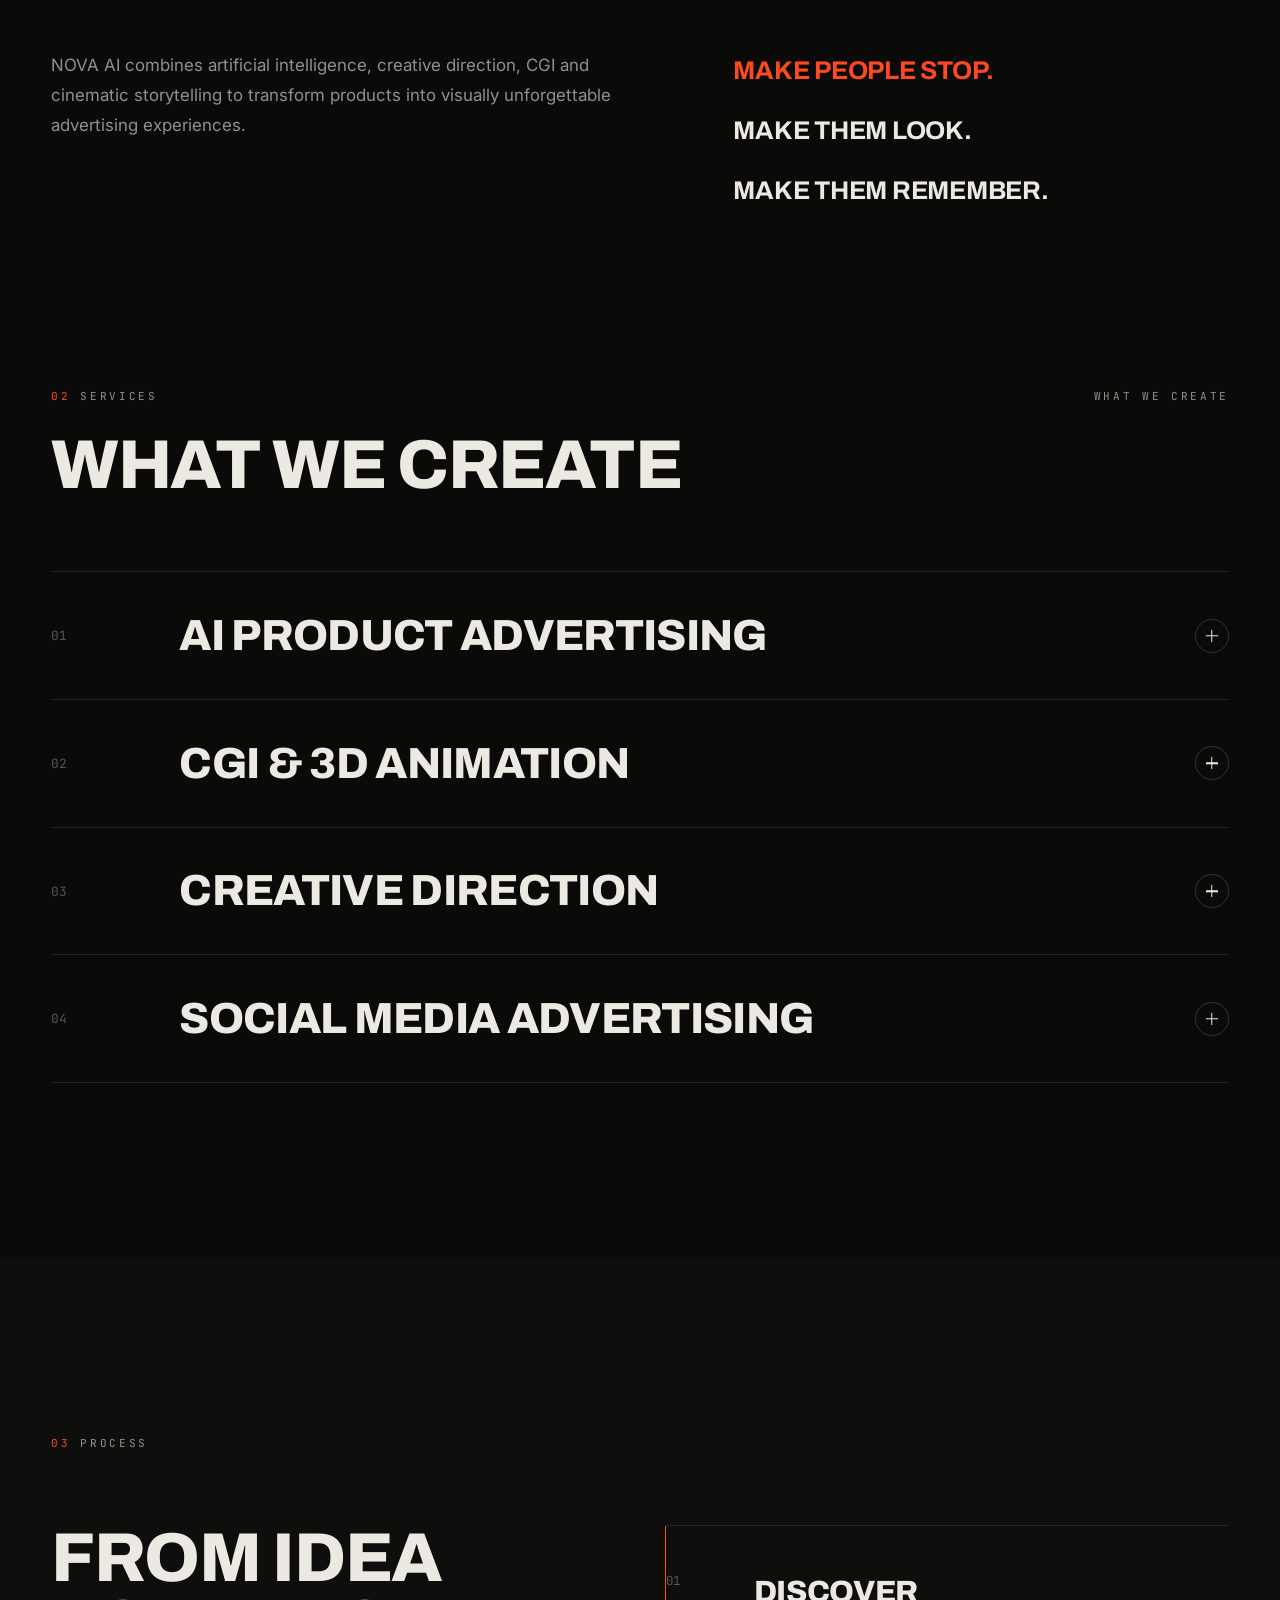
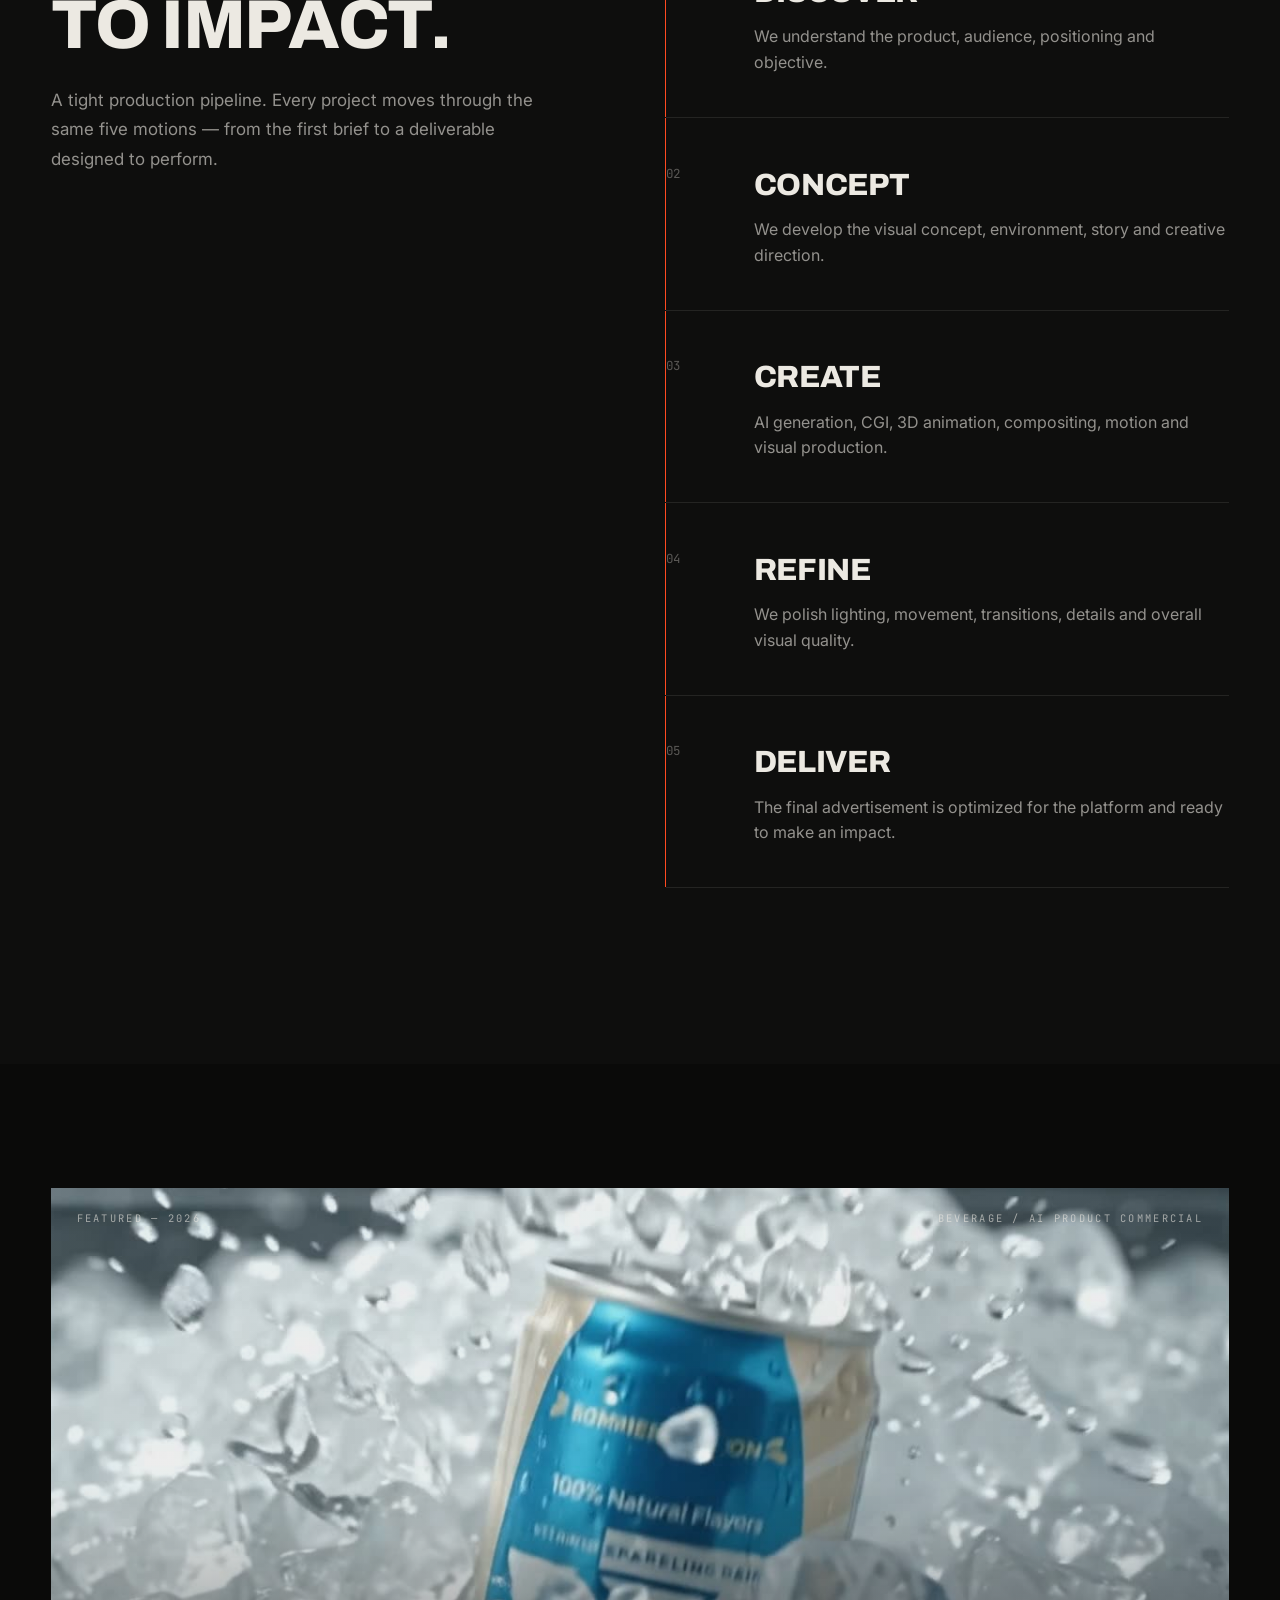
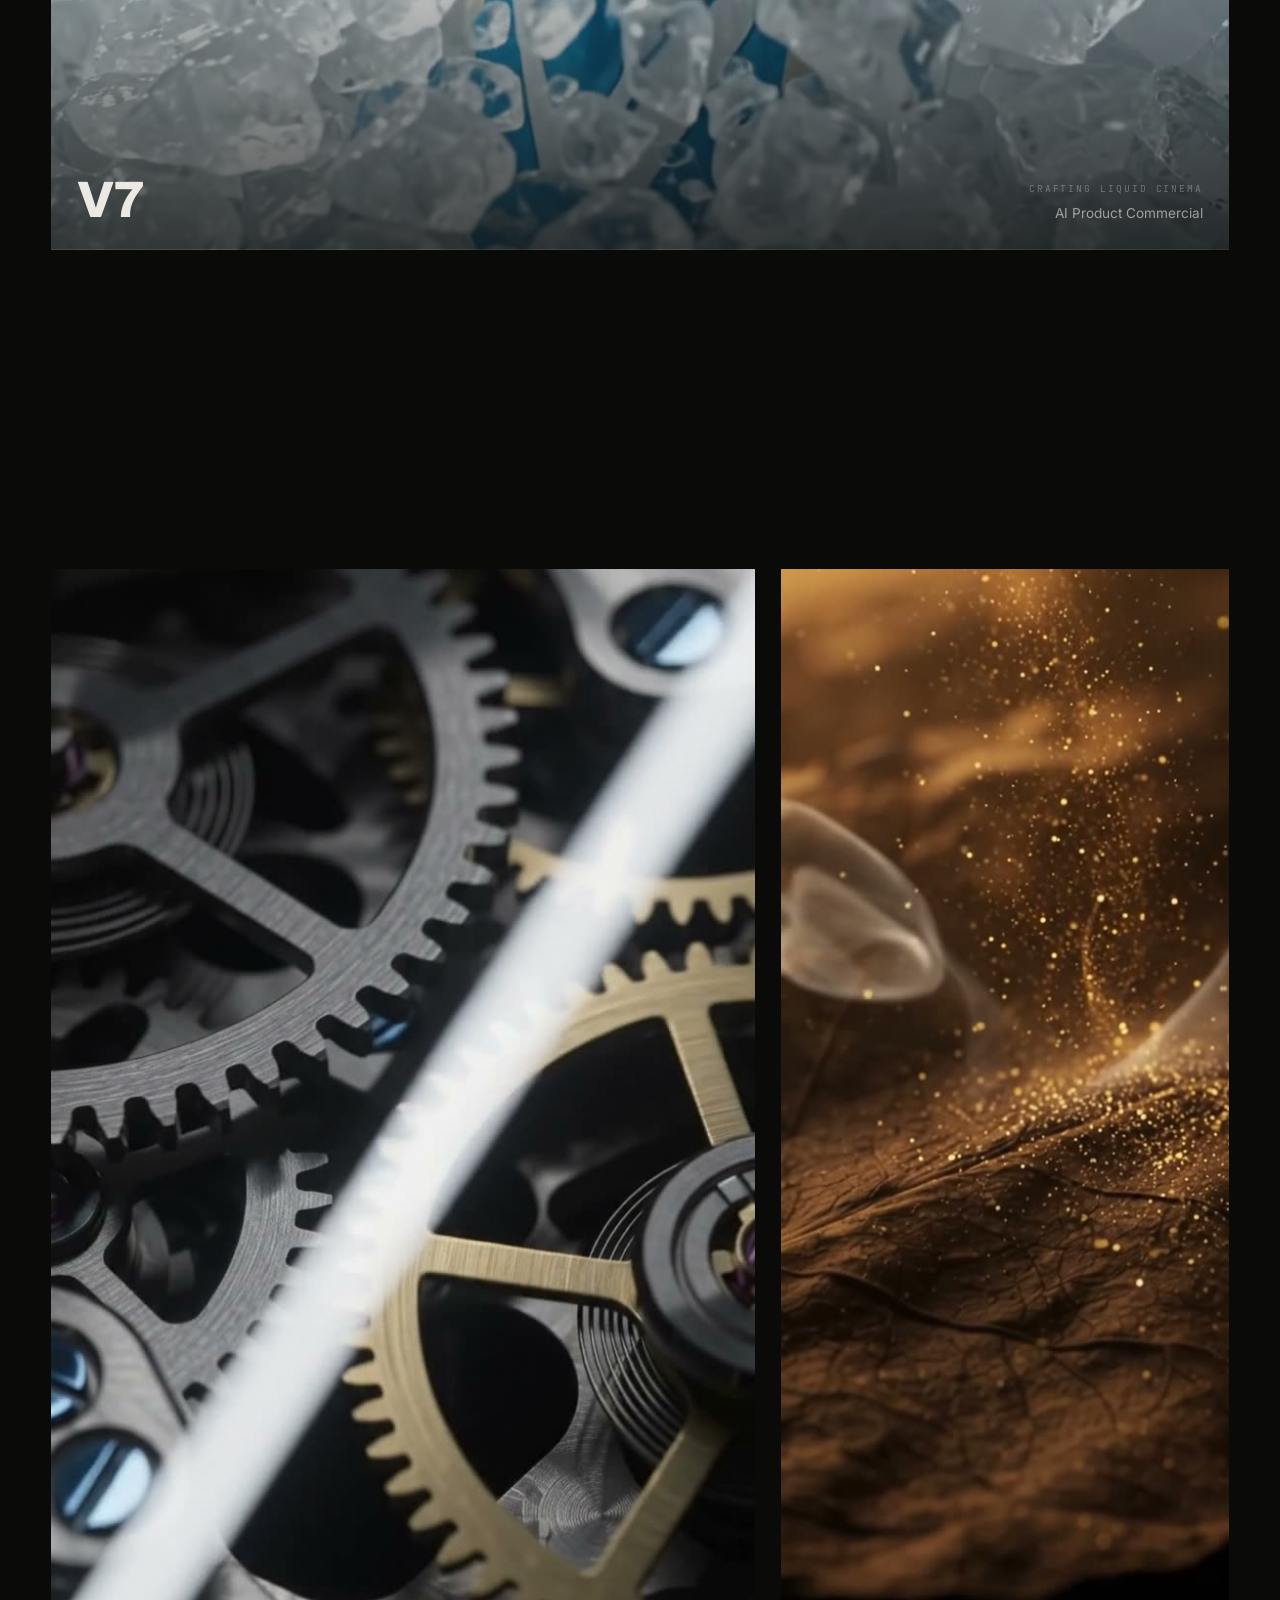
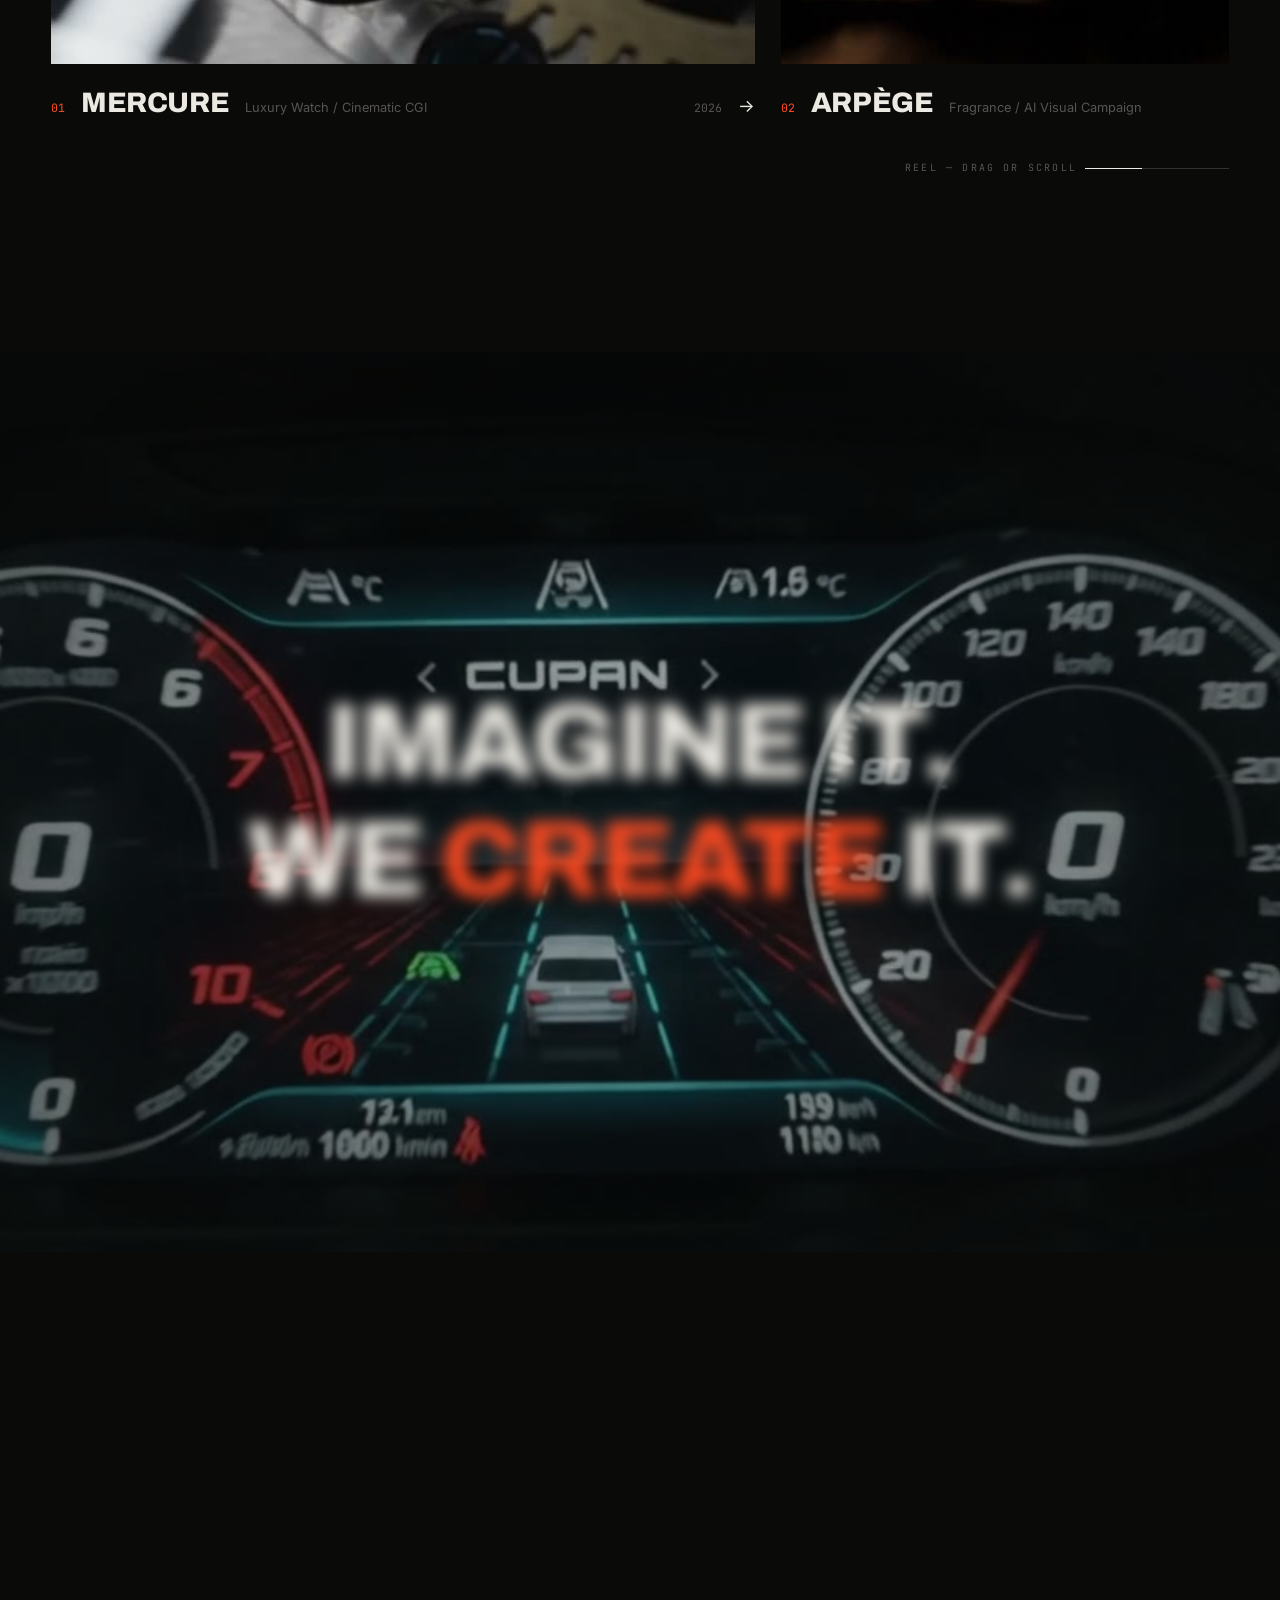
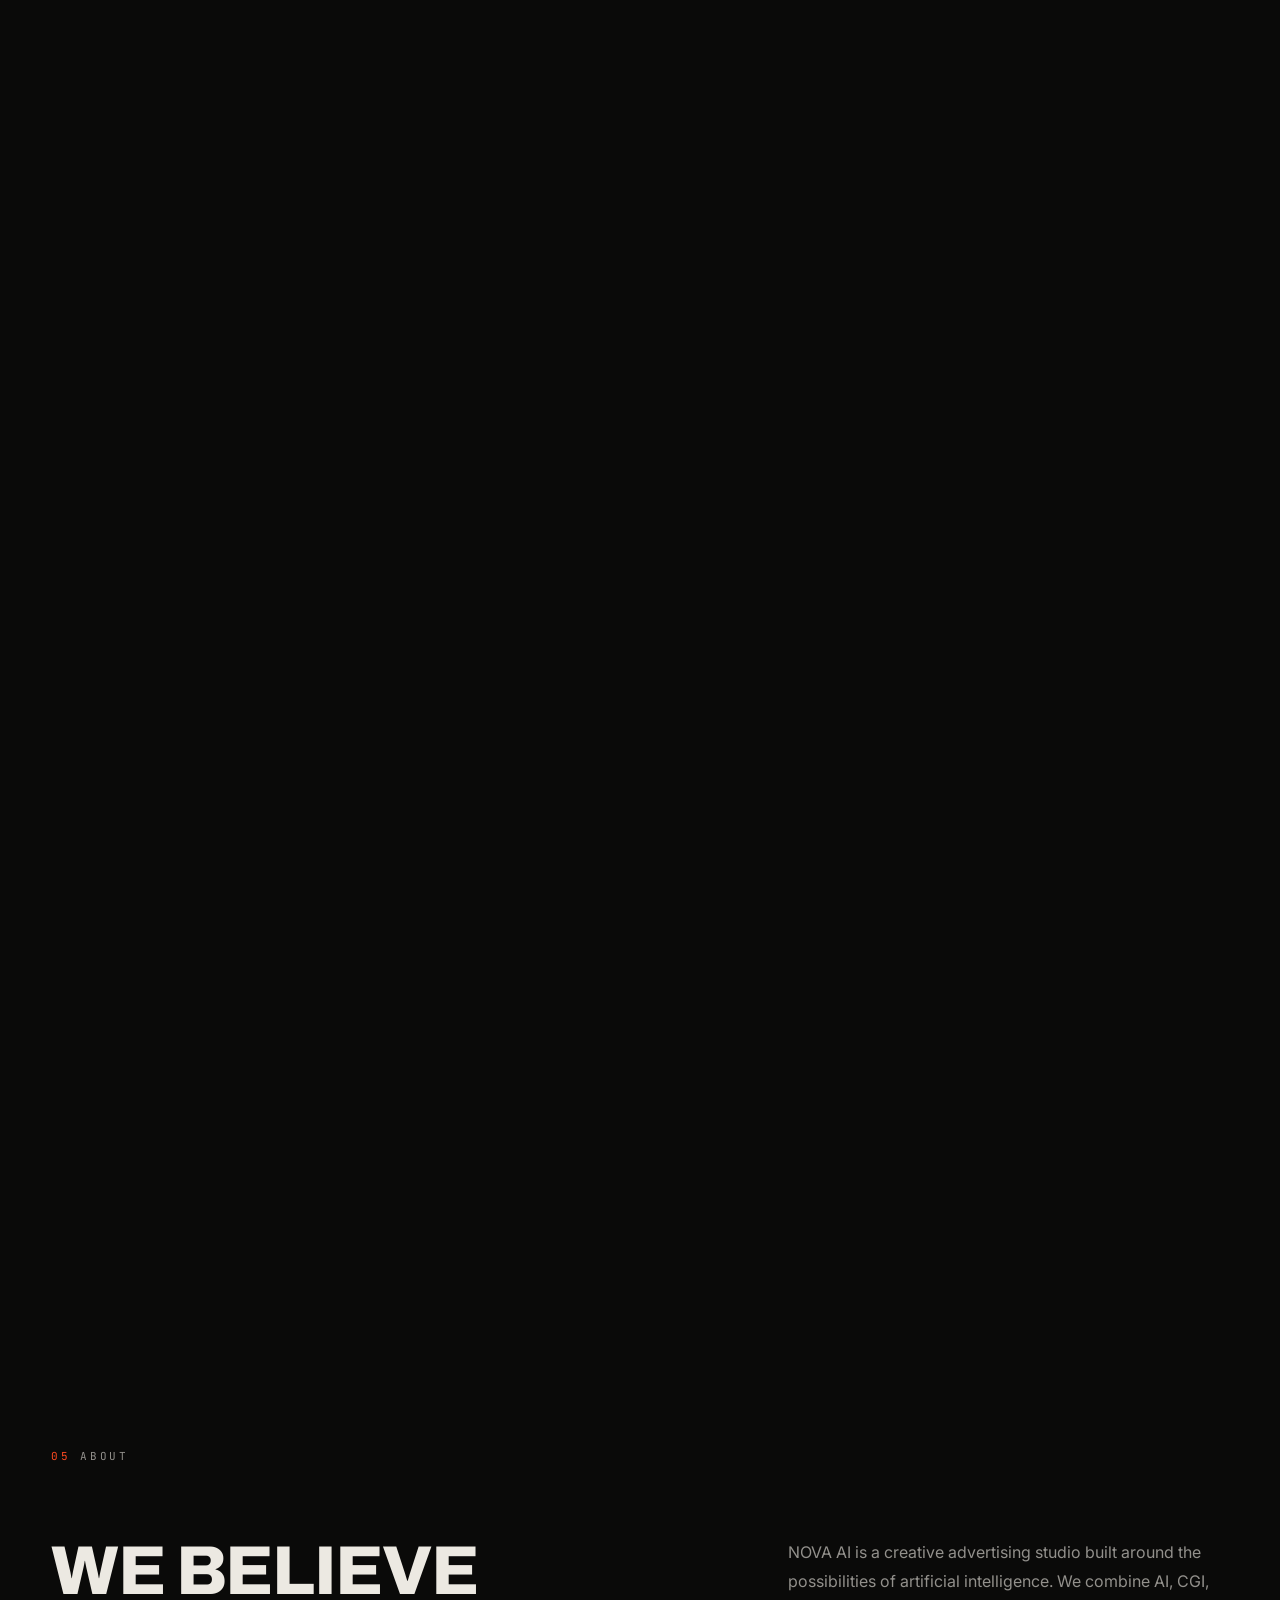
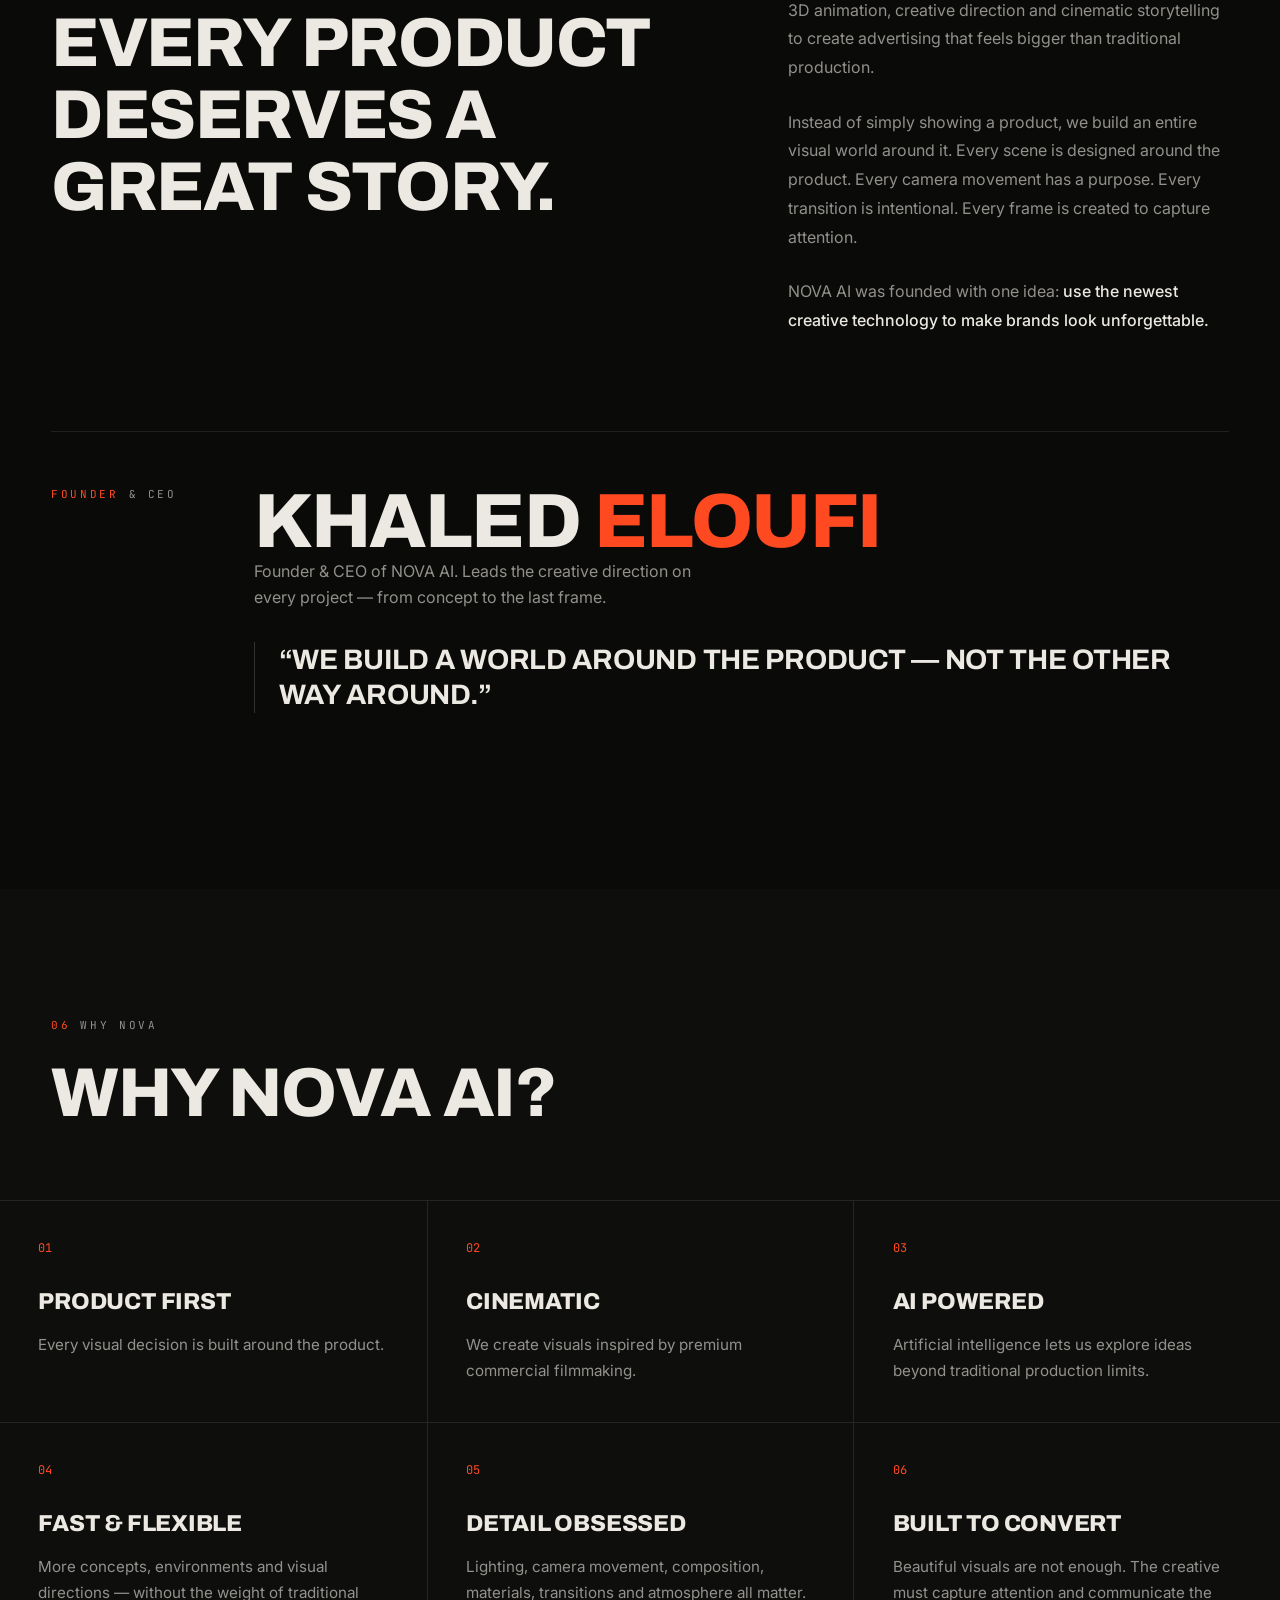
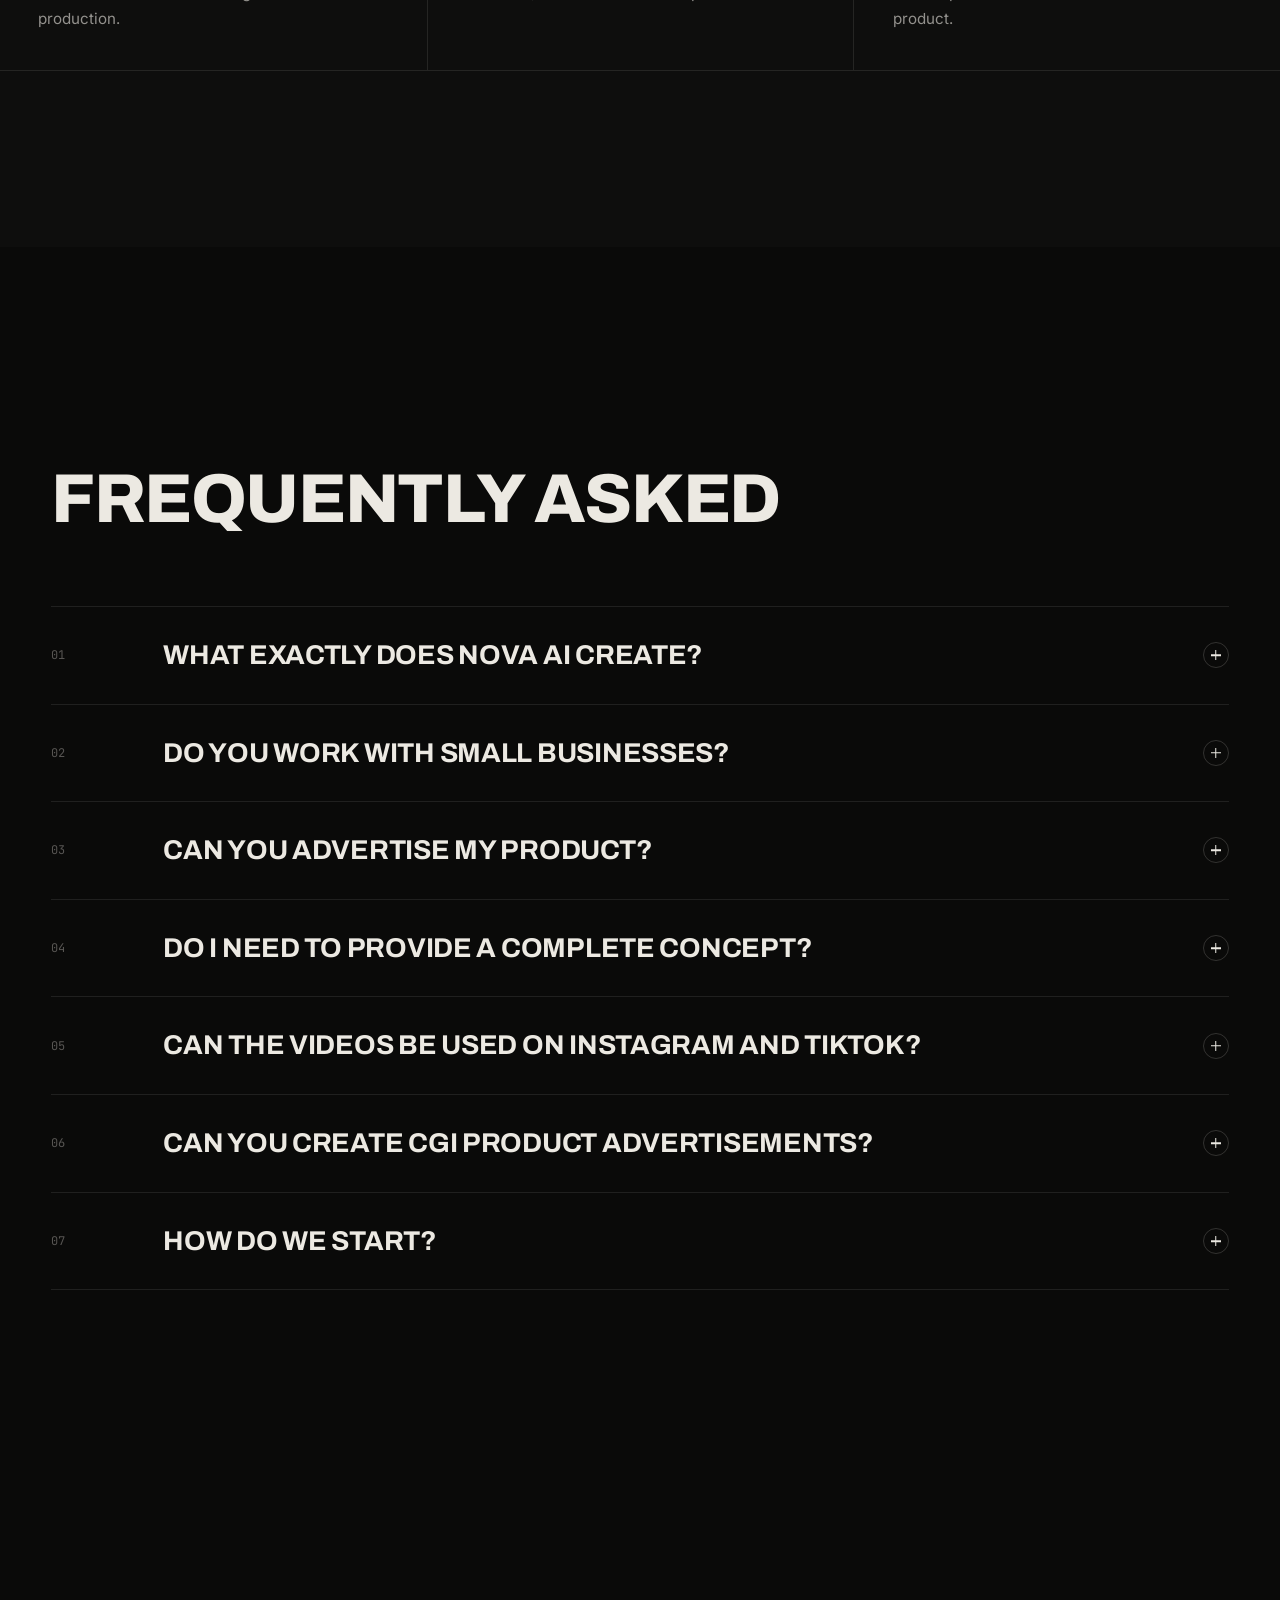
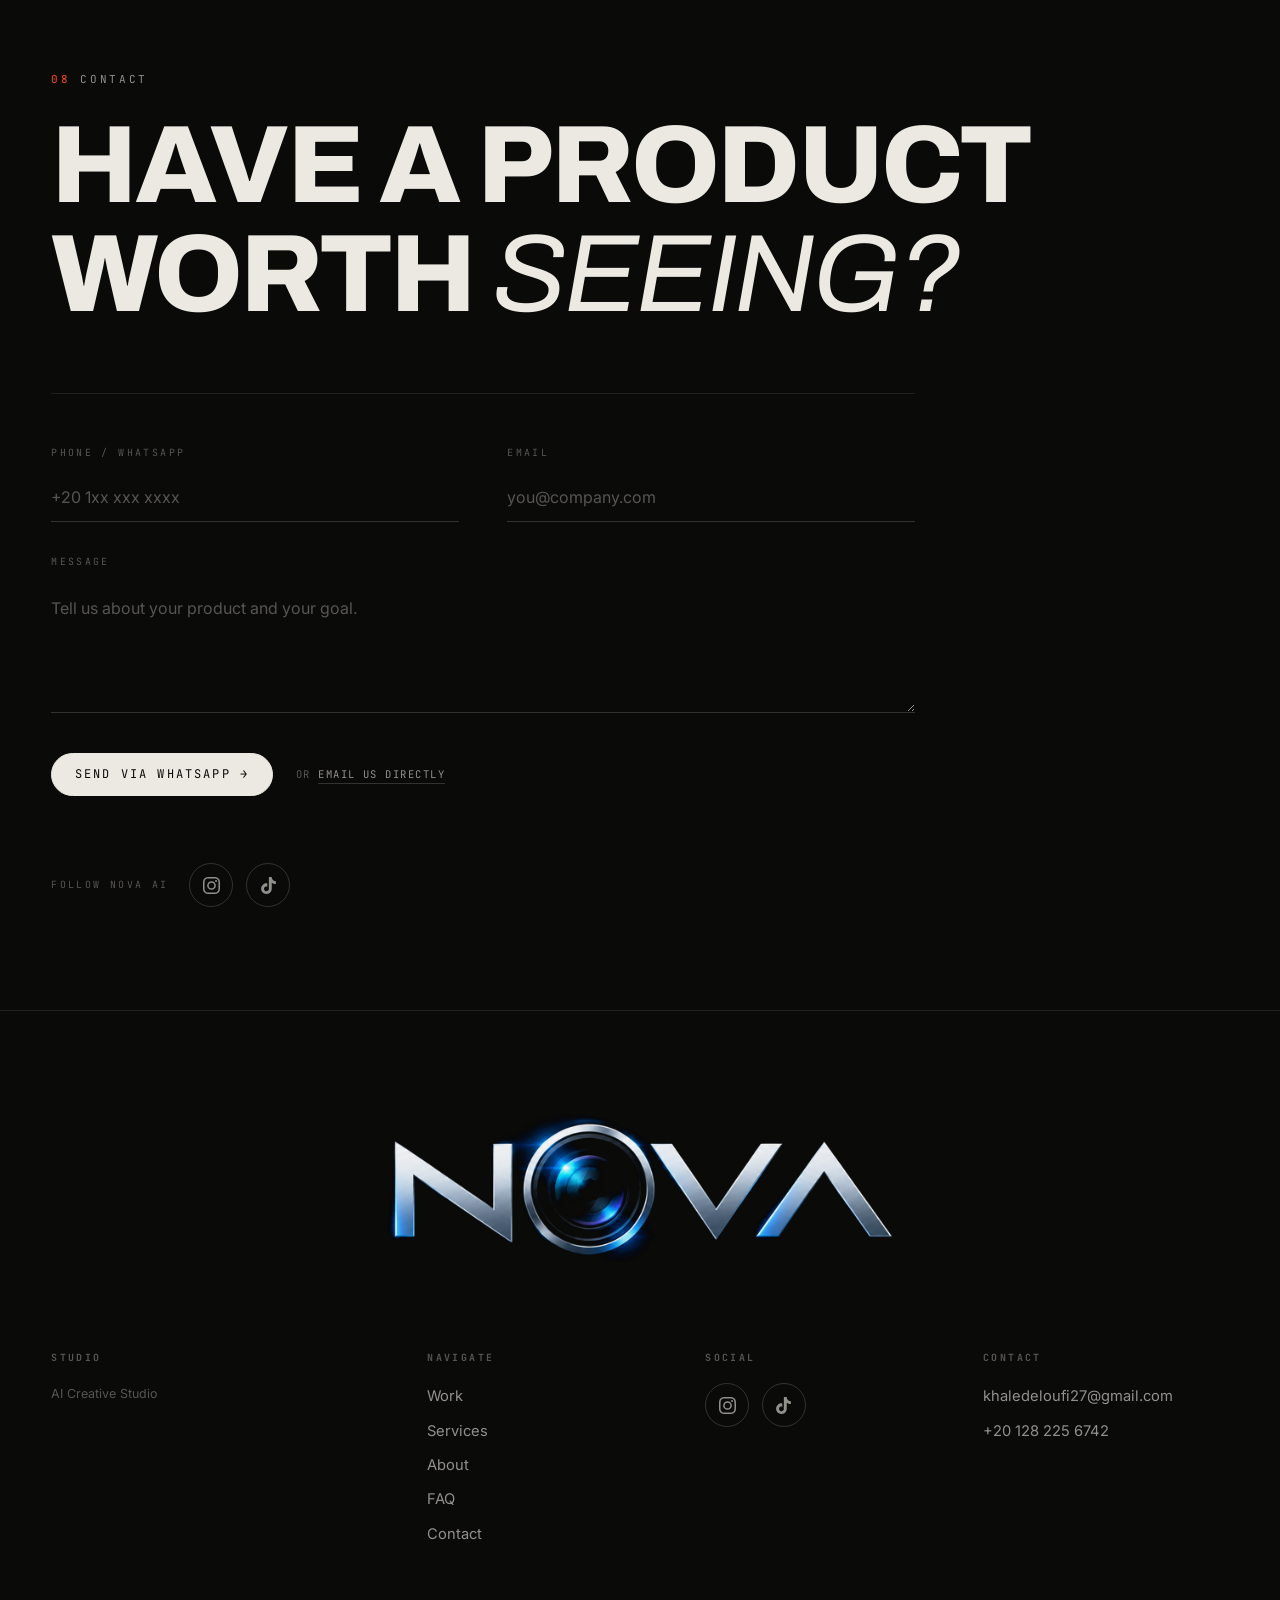
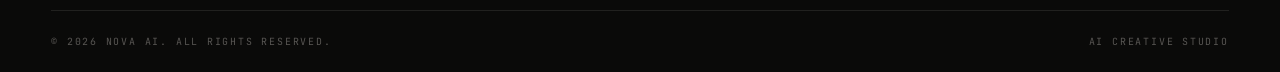
==== commit 9df51733: "feat: preloader 3-beat slat burst — split-type NOVA across 12 slats, crack → hold → zipper burst wit" ====
--- a/index.html
+++ b/index.html
@@ -51,16 +51,24 @@
 
 <!-- preloader -->
 <div class="preloader" id="preloader" aria-hidden="true">
+  <div class="pl-strips" aria-hidden="true">
+    <div class="pl-strip" style="--d:.248s"><span class="pl-word">NOVA</span></div>
+    <div class="pl-strip" style="--d:.203s"><span class="pl-word">NOVA</span></div>
+    <div class="pl-strip" style="--d:.158s"><span class="pl-word">NOVA</span></div>
+    <div class="pl-strip" style="--d:.113s"><span class="pl-word">NOVA</span></div>
+    <div class="pl-strip" style="--d:.068s"><span class="pl-word">NOVA</span></div>
+    <div class="pl-strip" style="--d:.023s"><span class="pl-word">NOVA</span></div>
+    <div class="pl-strip" style="--d:.023s"><span class="pl-word">NOVA</span></div>
+    <div class="pl-strip" style="--d:.068s"><span class="pl-word">NOVA</span></div>
+    <div class="pl-strip" style="--d:.113s"><span class="pl-word">NOVA</span></div>
+    <div class="pl-strip" style="--d:.158s"><span class="pl-word">NOVA</span></div>
+    <div class="pl-strip" style="--d:.203s"><span class="pl-word">NOVA</span></div>
+    <div class="pl-strip" style="--d:.248s"><span class="pl-word">NOVA</span></div>
+  </div>
+  <div class="pl-seam" aria-hidden="true"></div>
+  <div class="pl-flash" aria-hidden="true"></div>
   <div class="pl-grain" aria-hidden="true"></div>
-  <div class="pl-curtain pl-curtain-top" aria-hidden="true"></div>
-  <div class="pl-curtain pl-curtain-bottom" aria-hidden="true"></div>
   <div class="preloader-inner">
-    <div class="preloader-wordmark" aria-hidden="true">
-      <span class="pw-mask"><i>N</i></span>
-      <span class="pw-mask"><i>O</i></span>
-      <span class="pw-mask"><i>V</i></span>
-      <span class="pw-mask"><i>A</i></span>
-    </div>
     <div class="preloader-line"><span></span></div>
     <div class="preloader-meta">
       <span class="preloader-count" id="preloader-count">0%</span>
--- a/assets/css/main.css
+++ b/assets/css/main.css
@@ -90,46 +90,62 @@
 a.btn-accent:hover{ background:var(--ink); border-color:var(--ink); }
 
 /* ============================================================
-   PRELOADER — NOVA counter + cinematic curtain
-   ============================================================ */
-.preloader{ position:fixed; inset:0; z-index:200; background:transparent;
-  display:grid; place-items:center; overflow:hidden;
-  transition:visibility 0s .2s; }
+   PRELOADER — NOVA strips: split-type, 3-beat shutter reveal
+   ------------------------------------------------------------
+   beat 1 crack  -> a hairline tears at the seam, halves micro-split
+   beat 2 hold   -> a beat of tension
+   beat 3 burst  -> 12 slats scatter outward (zipper from center)
+                    carrying slices of the giant NOVA wordmark
+   ============================================================ */
+.preloader{ position:fixed; inset:0; z-index:200; background:#0a0a09;
+  overflow:hidden; transition:visibility 0s .2s; }
 .preloader.reveal{ pointer-events:none; }
 .preloader.done{ visibility:hidden; }
 
-/* two curtain panels — the theatre split */
-.pl-curtain{ position:absolute; left:0; width:100%; height:50.4%; z-index:1;
-  will-change:transform; transition:transform 1.05s var(--ease) .05s; }
-.pl-curtain-top{ top:0;
-  background:radial-gradient(120% 130% at 50% 110%, rgba(255,74,33,.07), transparent 62%), #0a0a09;
-  border-bottom:1px solid rgba(255,74,33,.28); }
-.pl-curtain-bottom{ bottom:0;
-  background:radial-gradient(120% 130% at 50% -10%, rgba(255,74,33,.07), transparent 62%), #0a0a09;
-  border-top:1px solid rgba(255,74,33,.28); }
-.preloader.reveal .pl-curtain-top{ transform:translateY(-102%); }
-.preloader.reveal .pl-curtain-bottom{ transform:translateY(102%); }
+/* 12 thin slats that assemble the giant wordmark */
+.pl-strips{ position:absolute; inset:0; z-index:1; display:flex; flex-direction:column; }
+.pl-strip{ position:relative; flex:1 1 0; overflow:hidden;
+  will-change:transform; transition:transform .8s var(--ease) 0s; }
+.pl-strip::after{ content:""; position:absolute; left:0; right:0; bottom:0; height:1px;
+  background:rgba(236,233,226,.05); }
+.pl-word{ position:absolute; left:0; width:100%; text-align:center;
+  top:calc(38vh - .5em); font-family:var(--font-d); font-weight:800;
+  text-transform:uppercase; font-size:clamp(3rem, 13.5vw, 8.5rem);
+  line-height:1; letter-spacing:.05em; color:var(--ink); opacity:0;
+  animation:pl-in 1s var(--ease) .25s forwards; }
+
+/* the seam — a hairline of light at mid-screen */
+.pl-seam{ position:absolute; left:0; right:0; top:50vh; height:1px; z-index:3;
+  background:var(--accent); box-shadow:0 0 14px rgba(255,74,33,.75);
+  opacity:.25; transition:opacity .25s var(--ease), transform .25s var(--ease); }
+.preloader.crack .pl-seam{ opacity:1; transform:scaleY(2.4); }
+.preloader.reveal .pl-seam{ opacity:0; }
+
+/* beat 1 — crack: the halves tear apart along the seam */
+.preloader.crack .pl-strip{ transition:transform .3s var(--ease); }
+.preloader.crack .pl-strip:nth-child(-n+6){ transform:translateY(-1.6vh); }
+.preloader.crack .pl-strip:nth-child(n+7){ transform:translateY(1.6vh); }
+
+/* beat 3 — burst: slats fly out, zipper from the center out */
+.preloader.reveal .pl-strip{ transition:transform .85s var(--ease) var(--d,0s); }
+.preloader.reveal .pl-strip:nth-child(-n+6){ transform:translateY(-120vh); }
+.preloader.reveal .pl-strip:nth-child(n+7){ transform:translateY(120vh); }
+
+/* orange flash at the burst */
+.pl-flash{ position:absolute; inset:0; z-index:2; pointer-events:none; opacity:0;
+  background:radial-gradient(circle at 50% 40%, rgba(255,74,33,.2), transparent 62%); }
+.preloader.reveal .pl-flash{ animation:pl-flash .7s ease-out .04s forwards; }
+@keyframes pl-flash{ 0%{opacity:0} 35%{opacity:1} 100%{opacity:0} }
 
 /* subtle film grain over everything */
-.pl-grain{ position:absolute; inset:0; z-index:3; pointer-events:none; opacity:.055;
+.pl-grain{ position:absolute; inset:0; z-index:4; pointer-events:none; opacity:.055;
   background-image:url("data:image/svg+xml,%3Csvg xmlns='http://www.w3.org/2000/svg' width='180' height='180'%3E%3Cfilter id='n'%3E%3CfeTurbulence type='fractalNoise' baseFrequency='0.72' numOctaves='2' stitchTiles='stitch'/%3E%3C/filter%3E%3Crect width='180' height='180' filter='url(%23n)'/%3E%3C/svg%3E"); }
 
-.preloader-inner{ position:relative; z-index:2; display:grid; justify-items:center; gap:1.15rem;
-  transition:transform 1s var(--ease) .1s, opacity .8s var(--ease) .1s, filter .8s var(--ease) .1s; }
-.preloader.reveal .preloader-inner{ transform:translateY(-9vh); opacity:0;
-  filter:drop-shadow(0 0 30px rgba(255,74,33,.5)); }
-
-/* NOVA wordmark — letters rise from the mask, one by one */
-.preloader-wordmark{ display:flex; font-family:var(--font-d); font-weight:800; text-transform:uppercase;
-  font-size:clamp(3.4rem, 11.5vw, 7.5rem); line-height:.95; letter-spacing:.06em; }
-.pw-mask{ display:inline-block; overflow:hidden; padding-bottom:.06em; margin-bottom:-.06em; }
-.pw-mask i{ display:block; font-style:normal; transform:translateY(115%);
-  animation:pw-up .95s var(--ease) forwards; }
-.pw-mask:nth-child(1) i{ animation-delay:.1s; }
-.pw-mask:nth-child(2) i{ animation-delay:.2s; }
-.pw-mask:nth-child(3) i{ animation-delay:.3s; }
-.pw-mask:nth-child(4) i{ animation-delay:.4s; }
-@keyframes pw-up{ from{ transform:translateY(115%); } to{ transform:none; } }
+/* counter cluster — sits right below the seam */
+.preloader-inner{ position:absolute; left:0; right:0; top:56vh; z-index:5;
+  display:grid; justify-items:center; gap:1.15rem;
+  transition:transform .9s var(--ease) .15s, opacity .6s var(--ease) .15s; }
+.preloader.reveal .preloader-inner{ transform:translateY(7vh); opacity:0; }
 
 .preloader-line{ width:15.5rem; height:1px; background:var(--line-2); overflow:hidden; }
 .preloader-line span{ display:block; height:100%; width:100%; background:var(--accent);
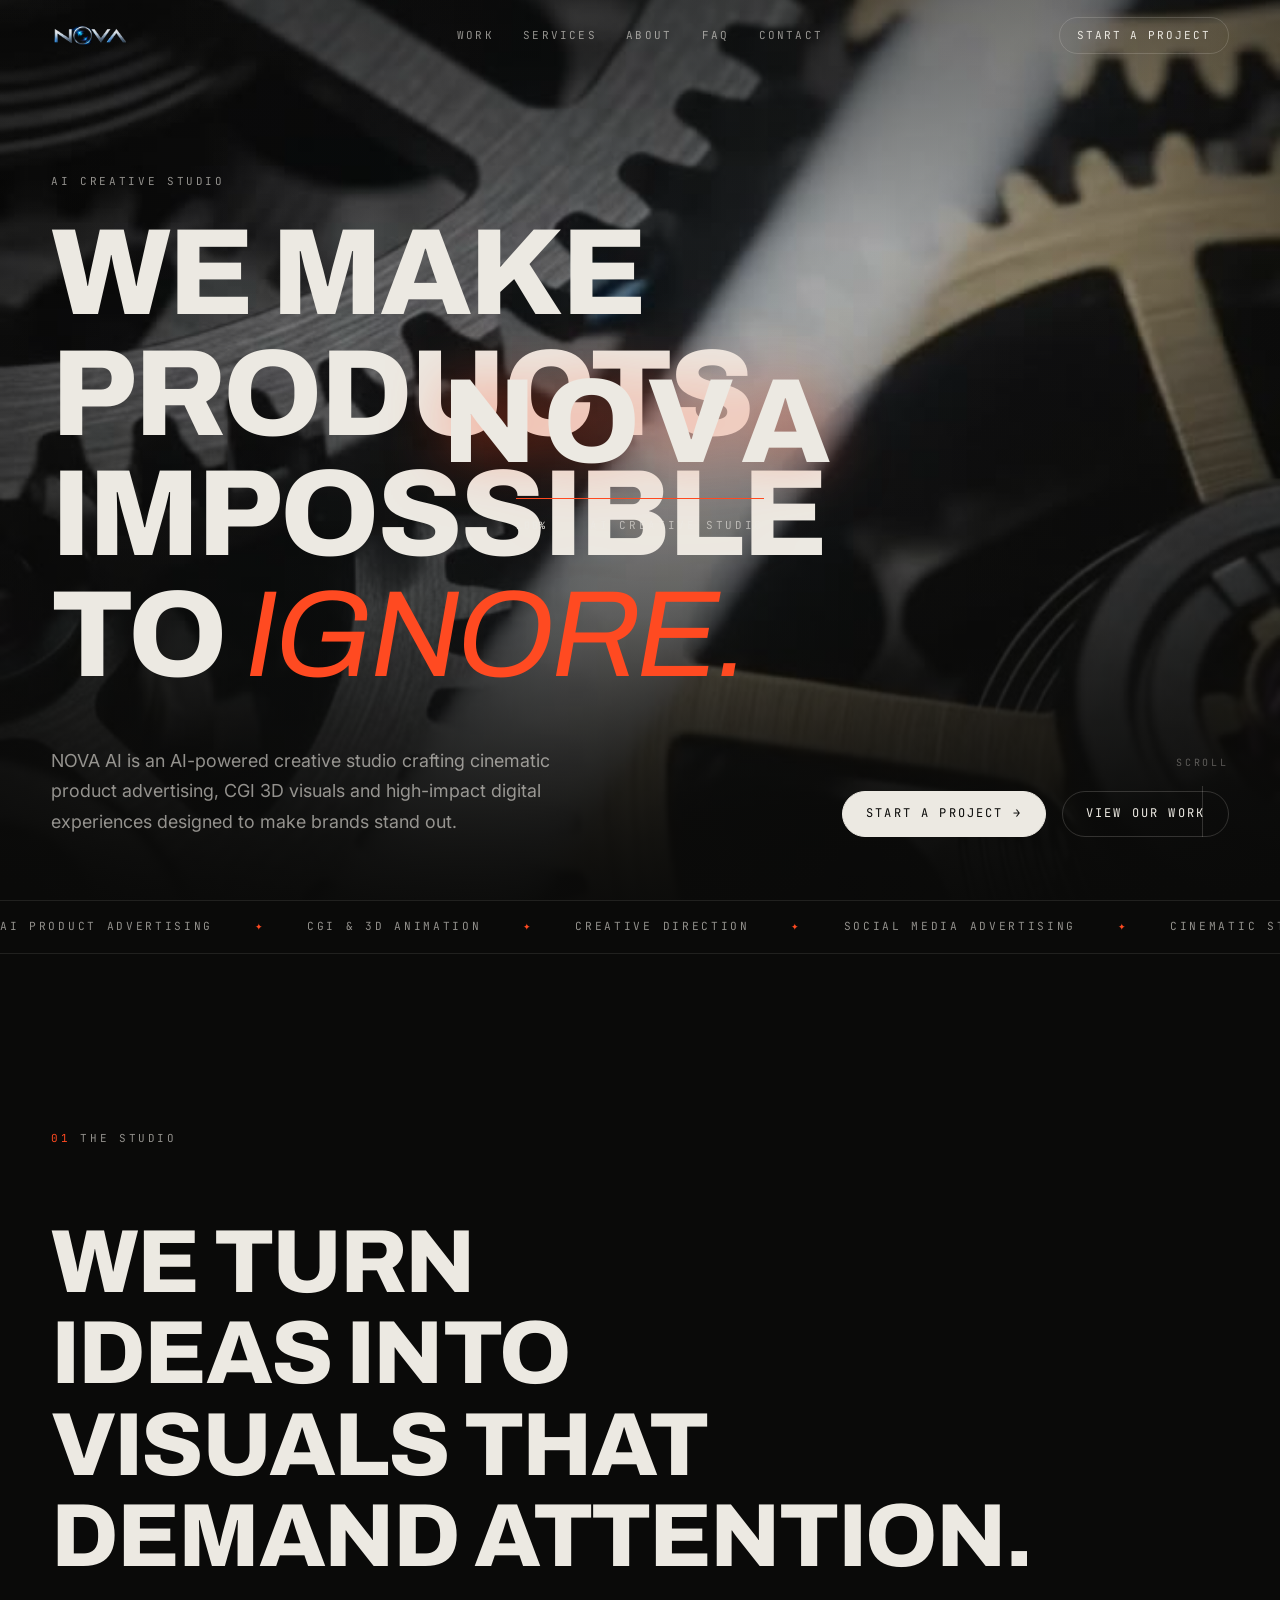
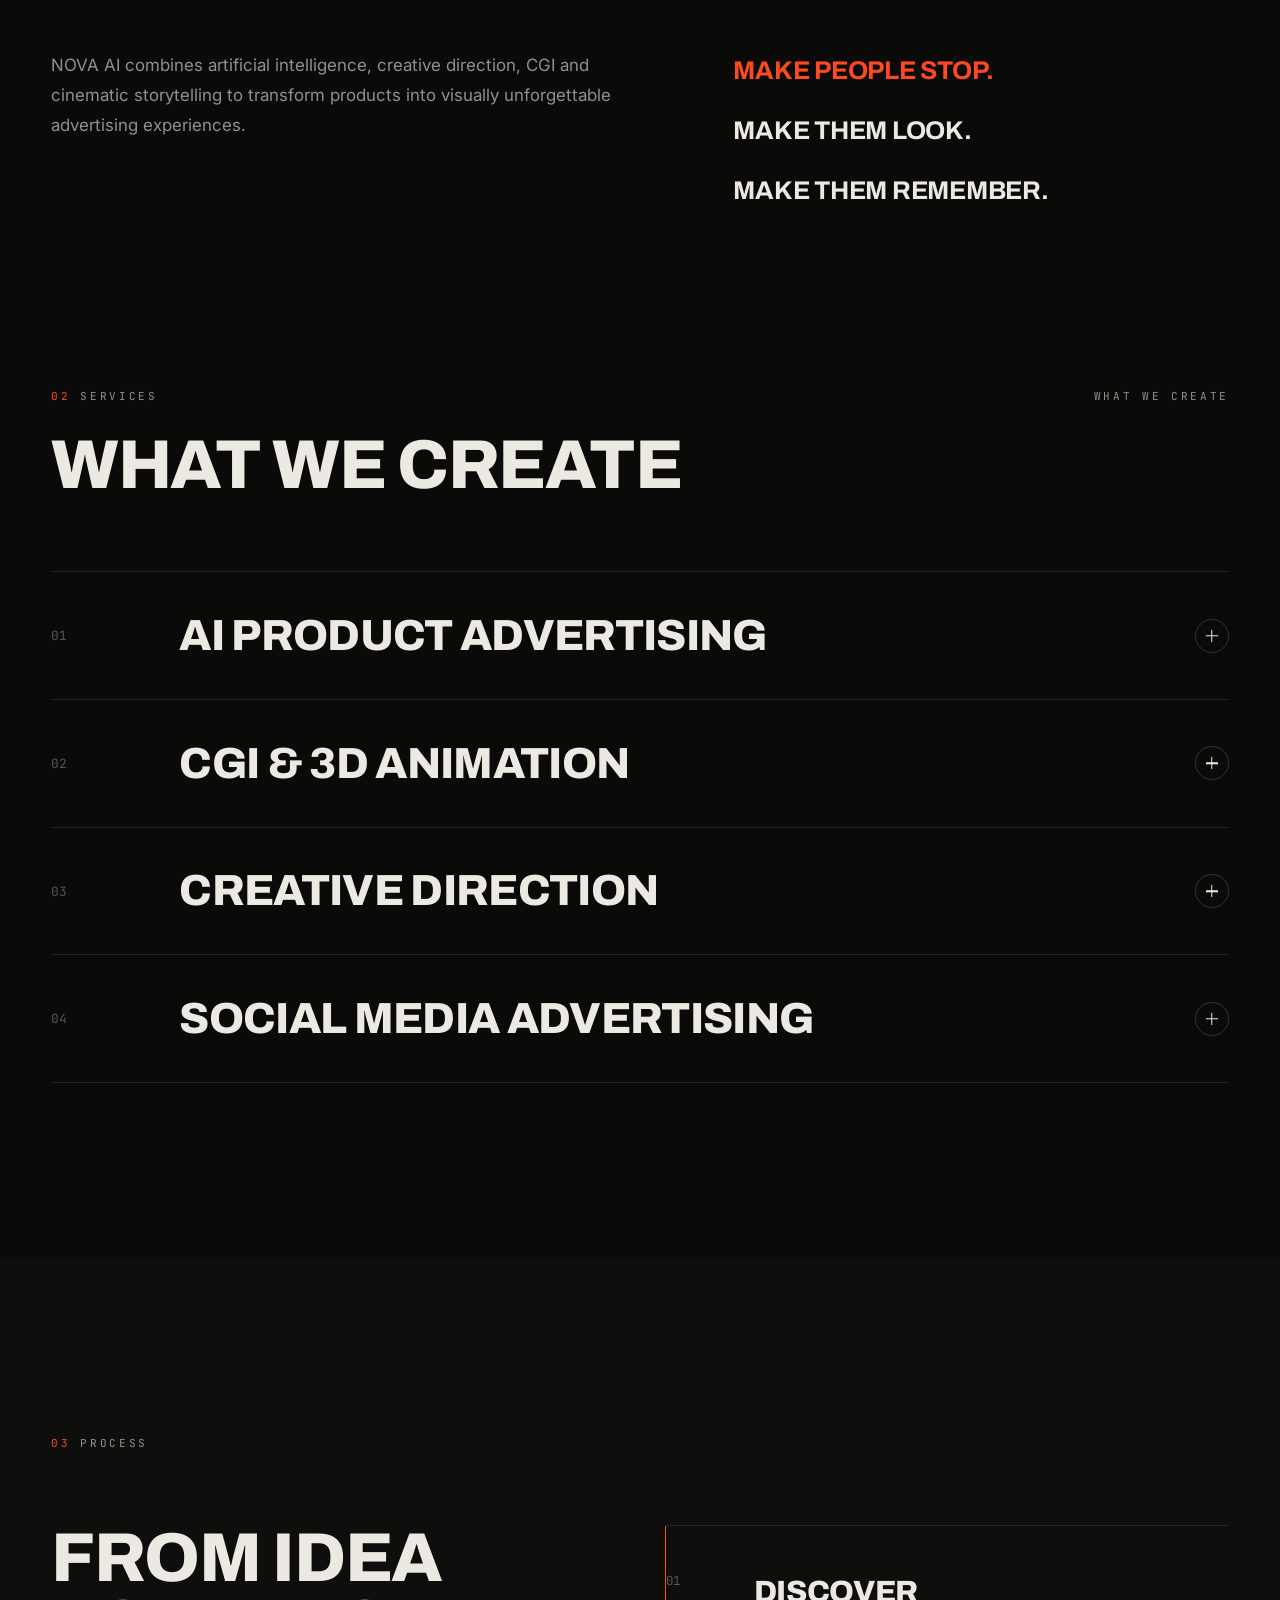
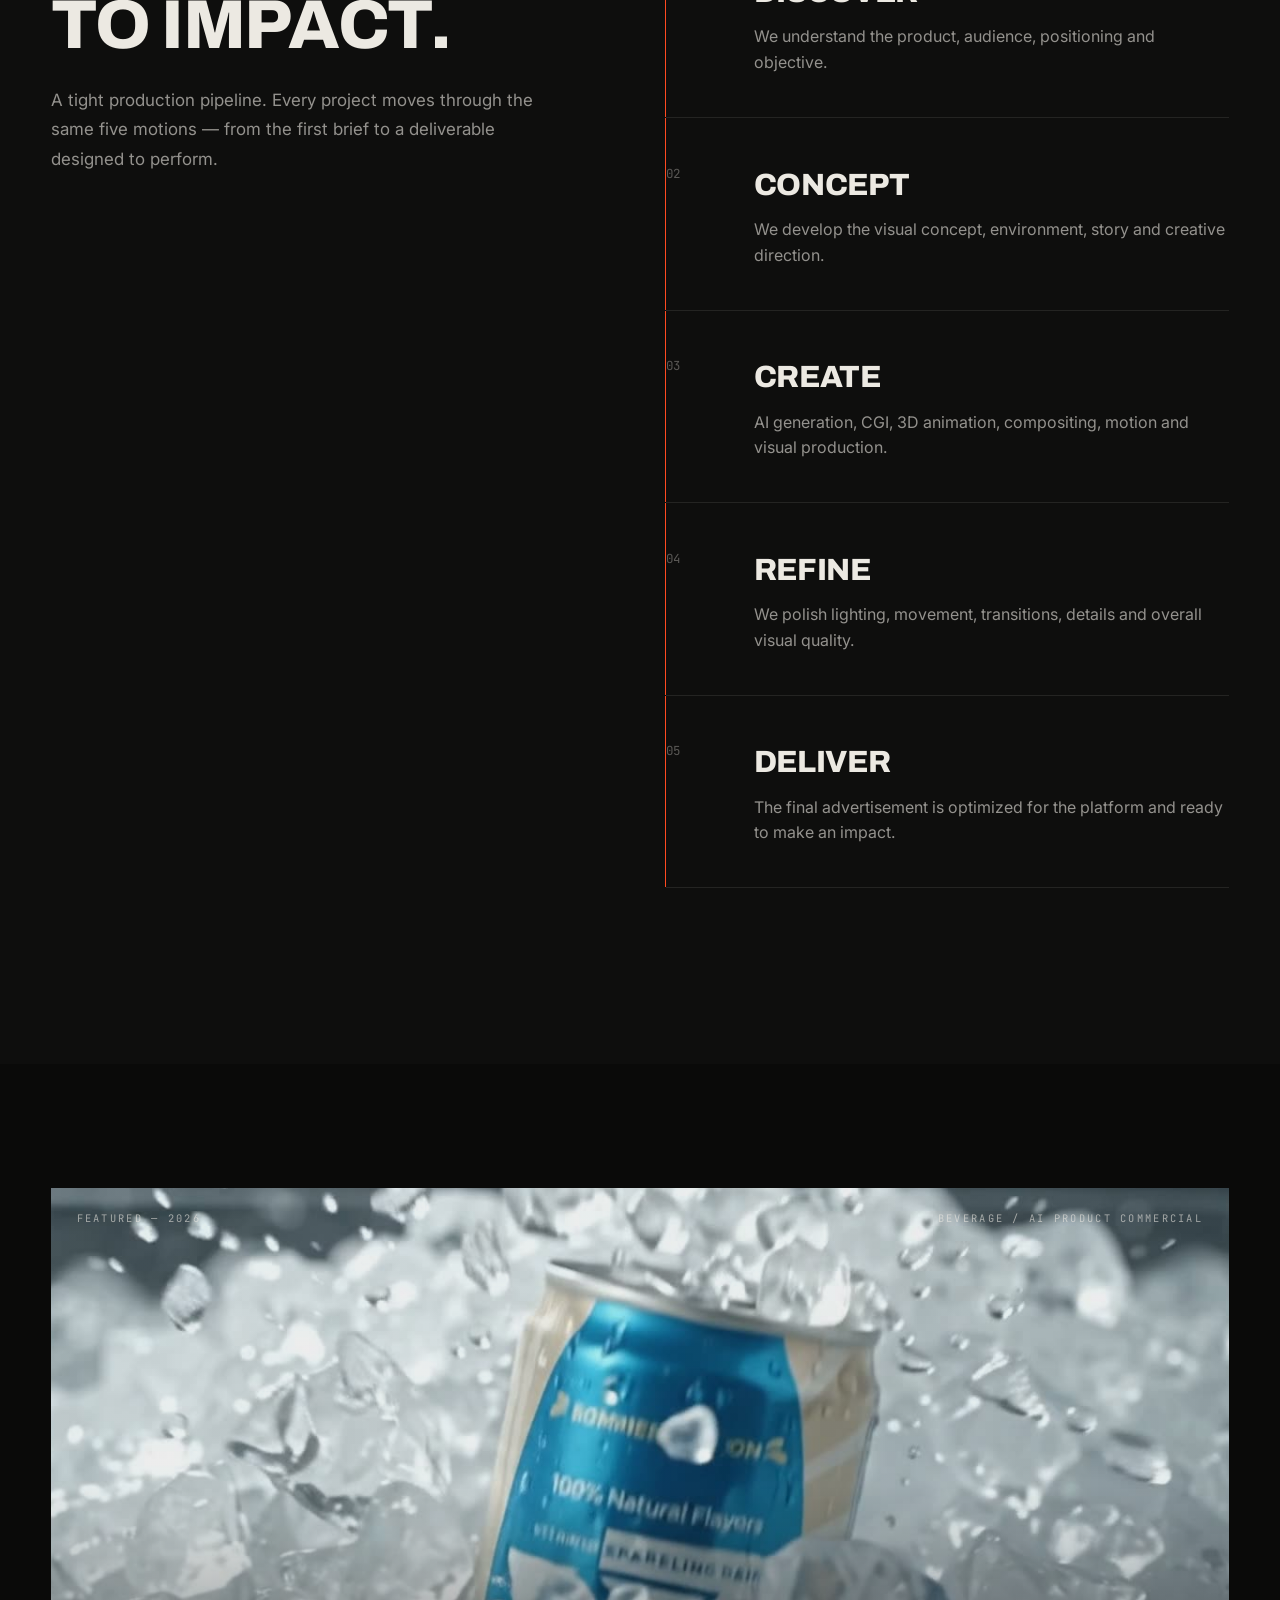
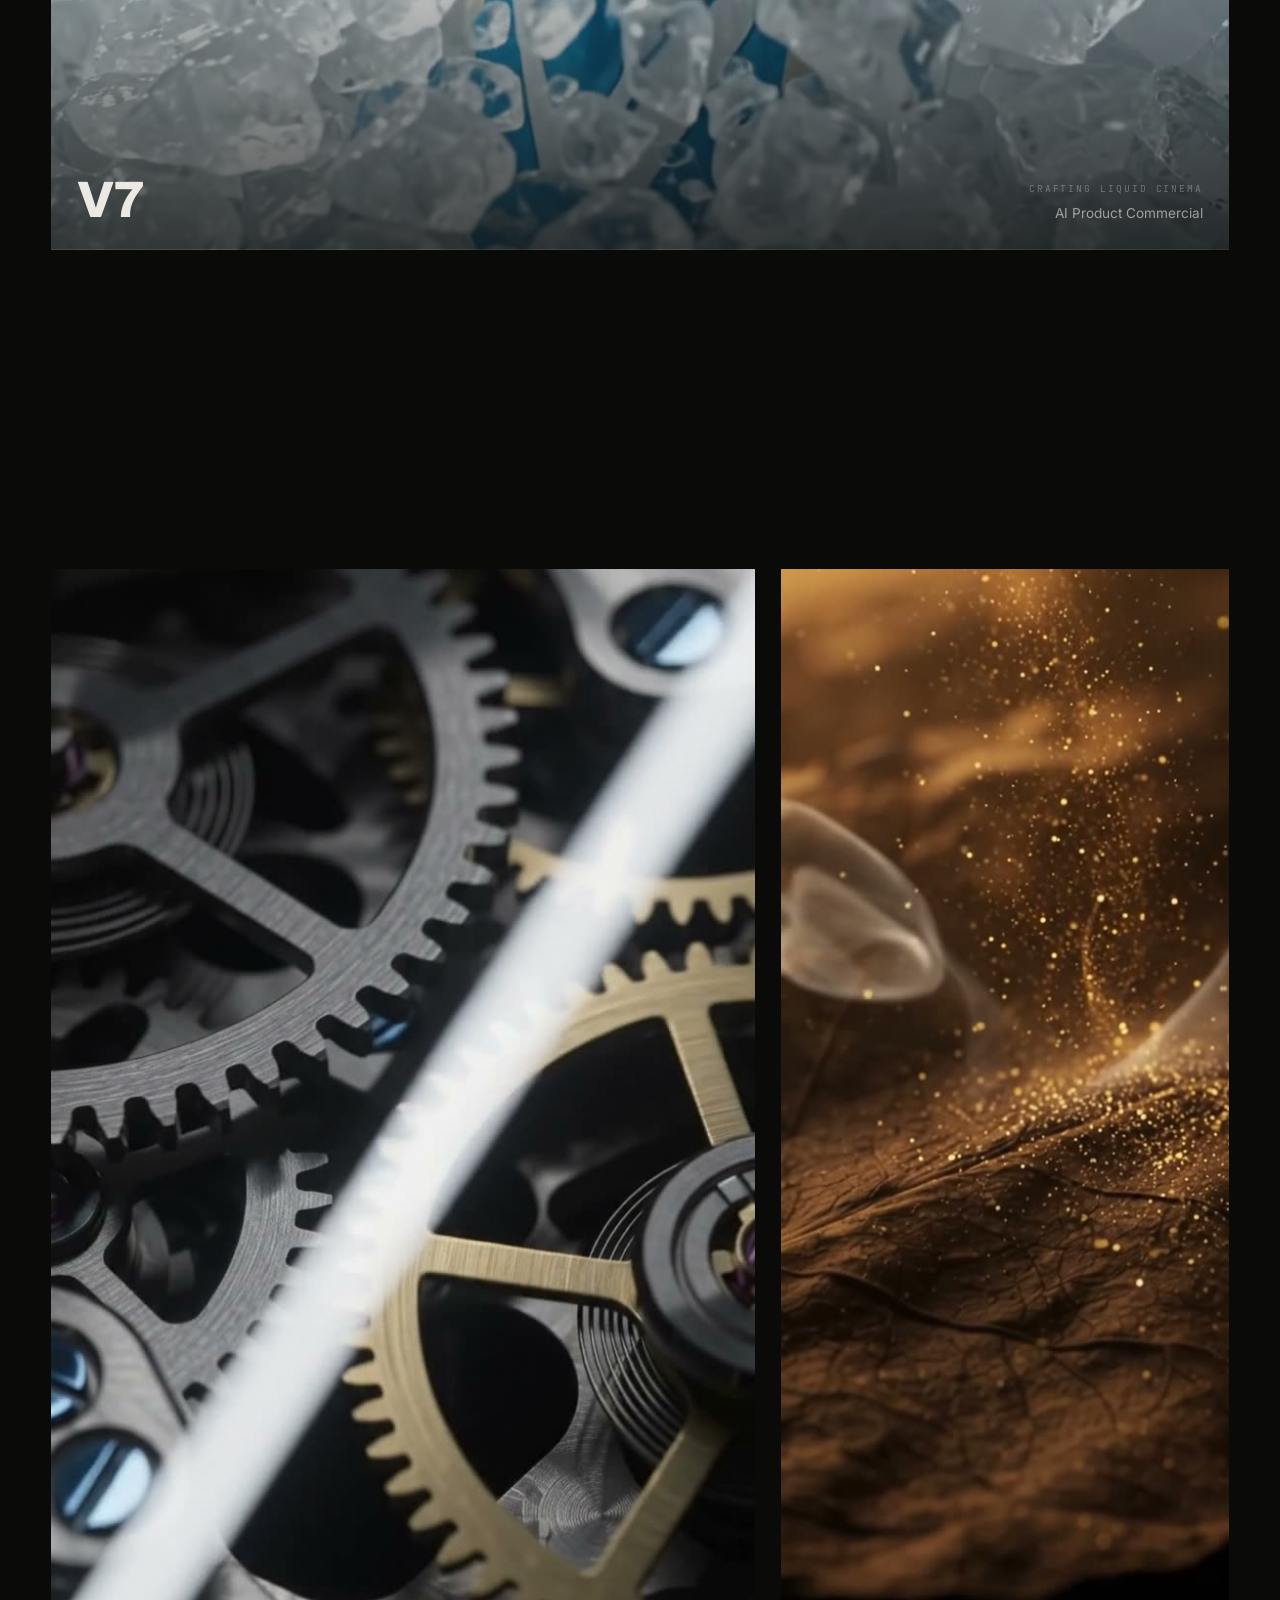
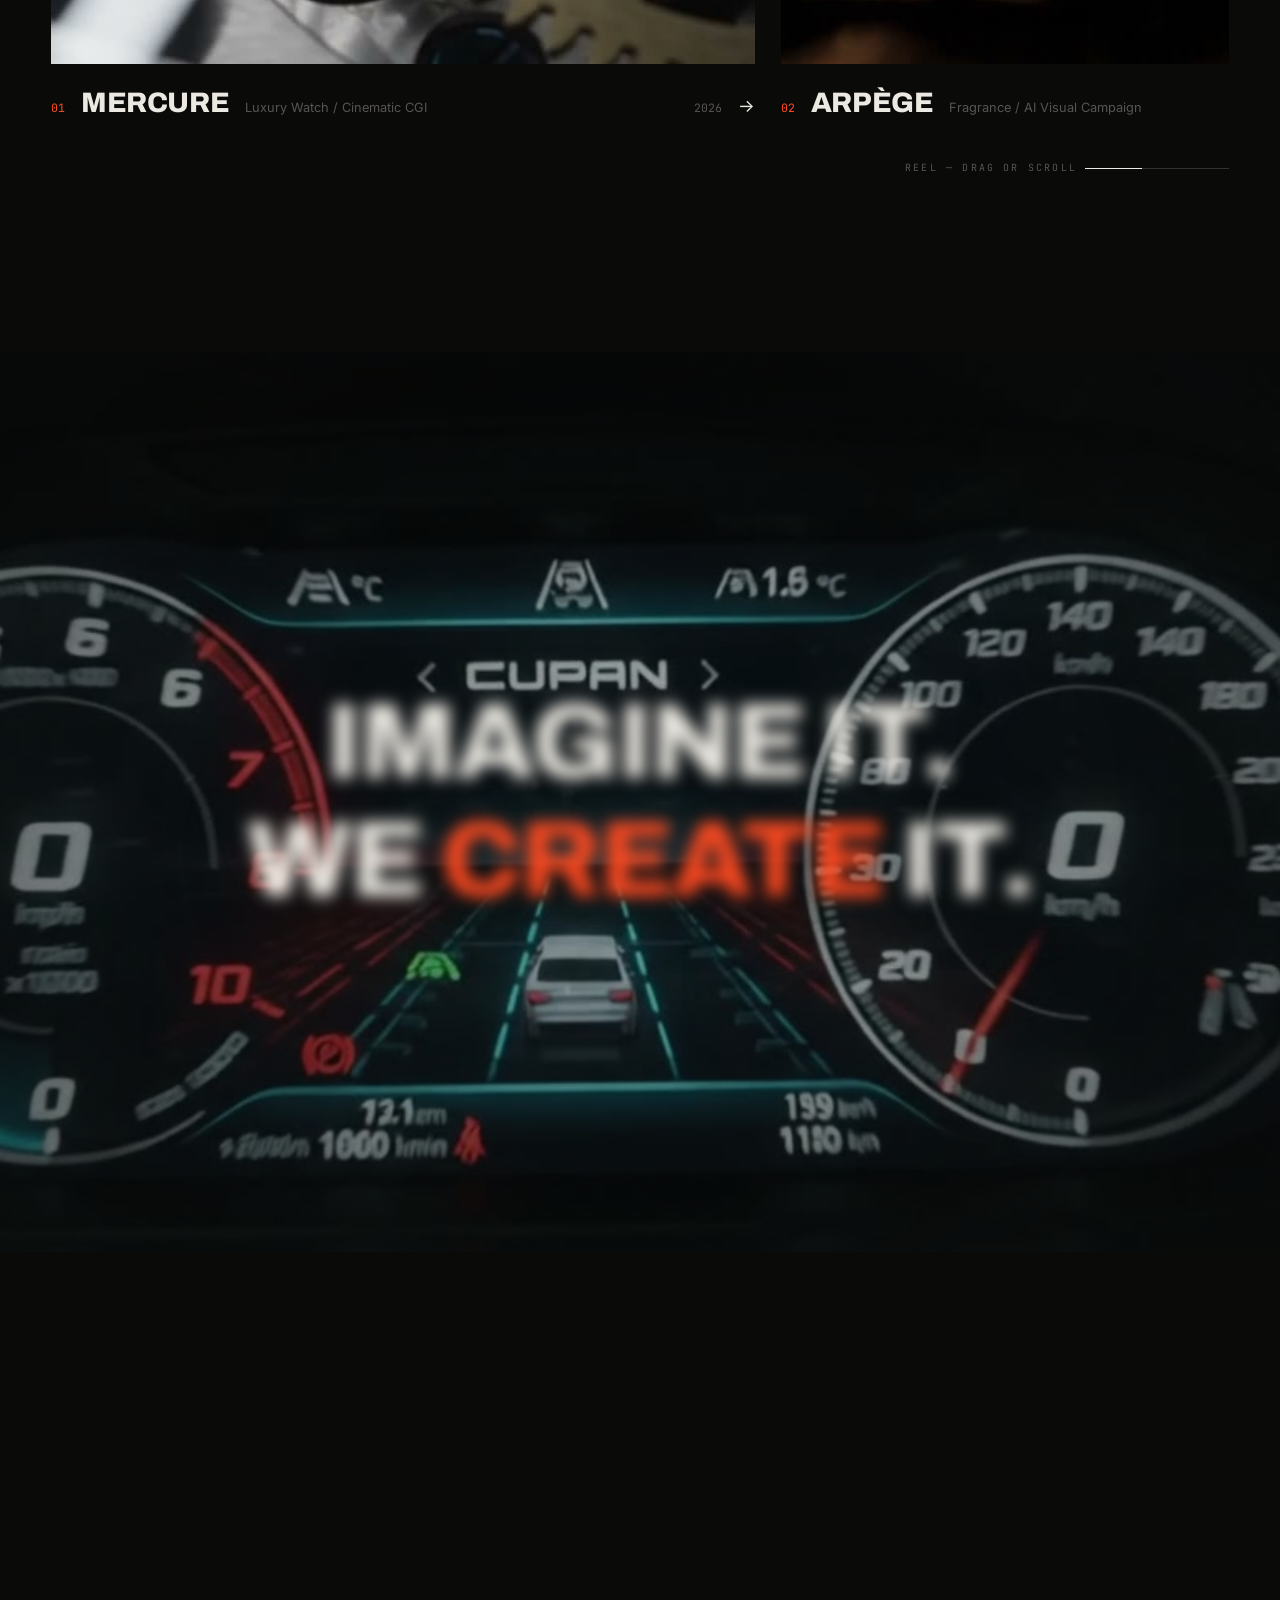
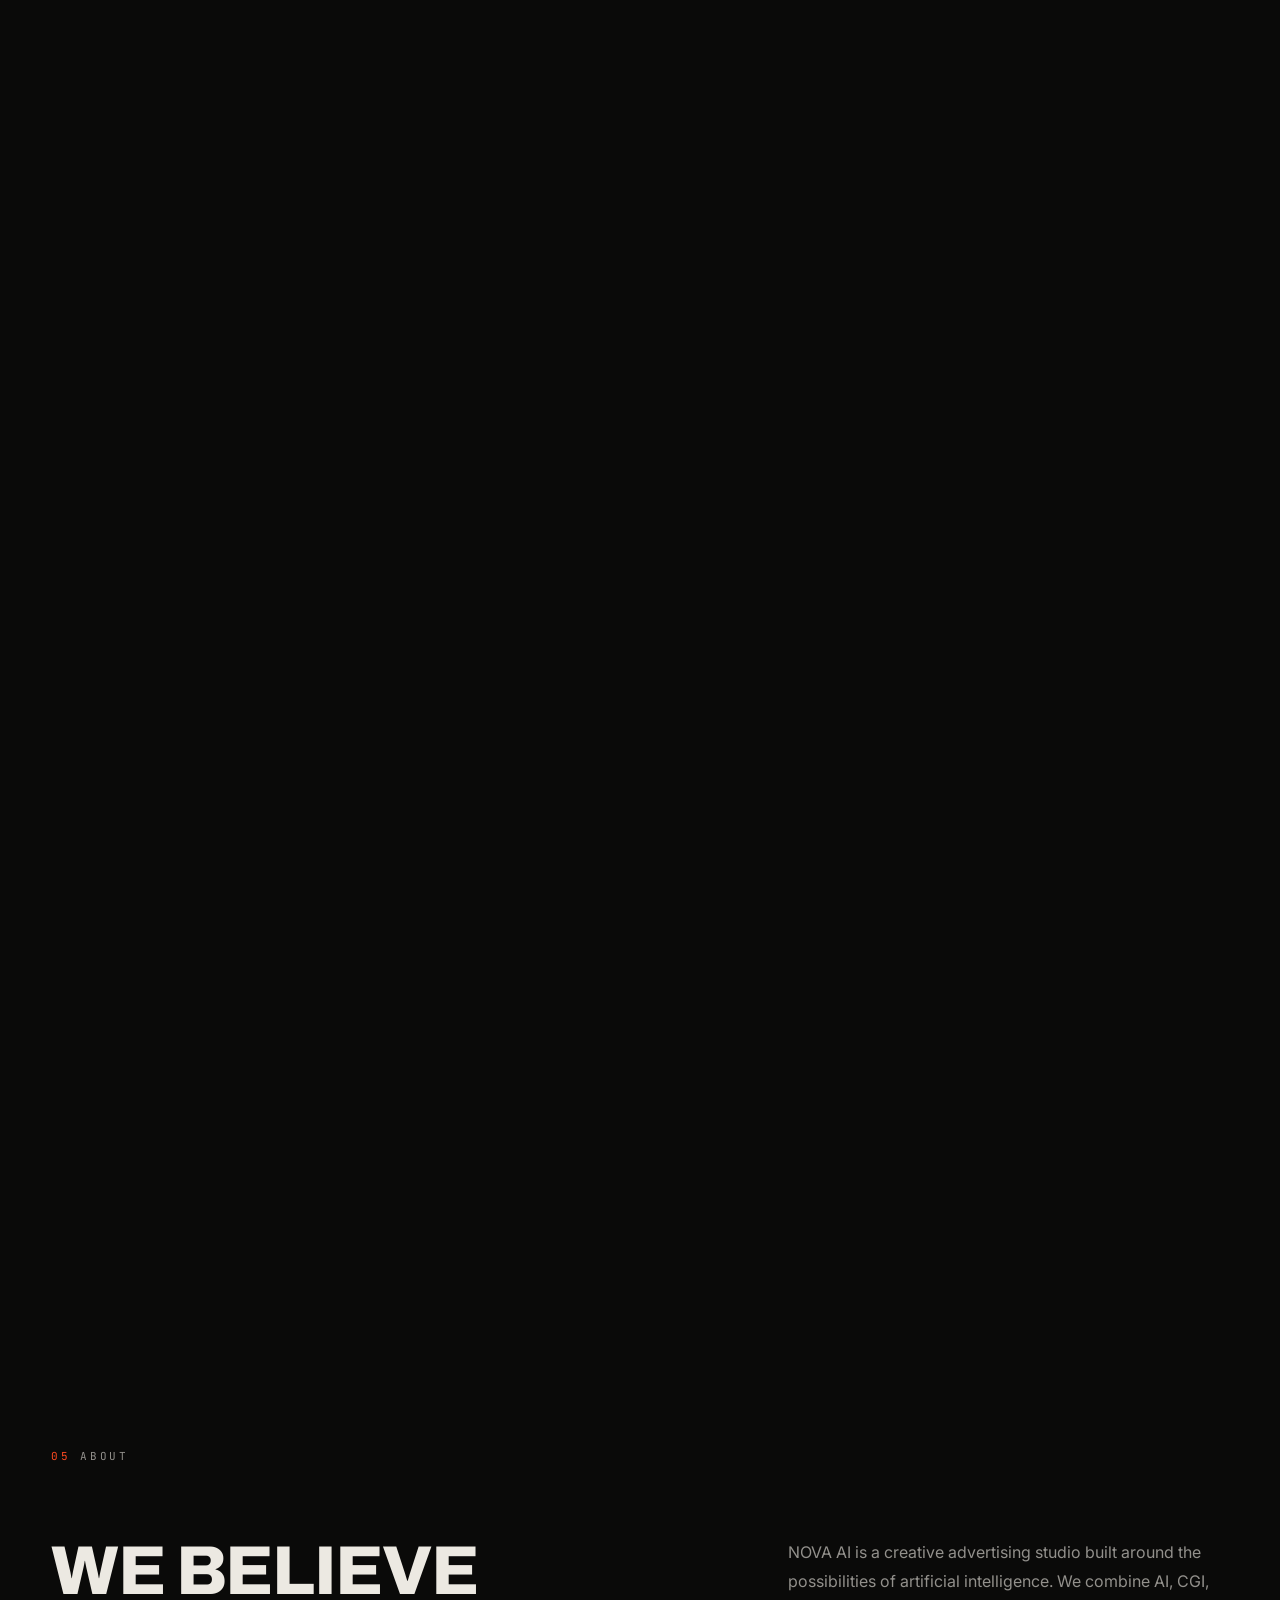
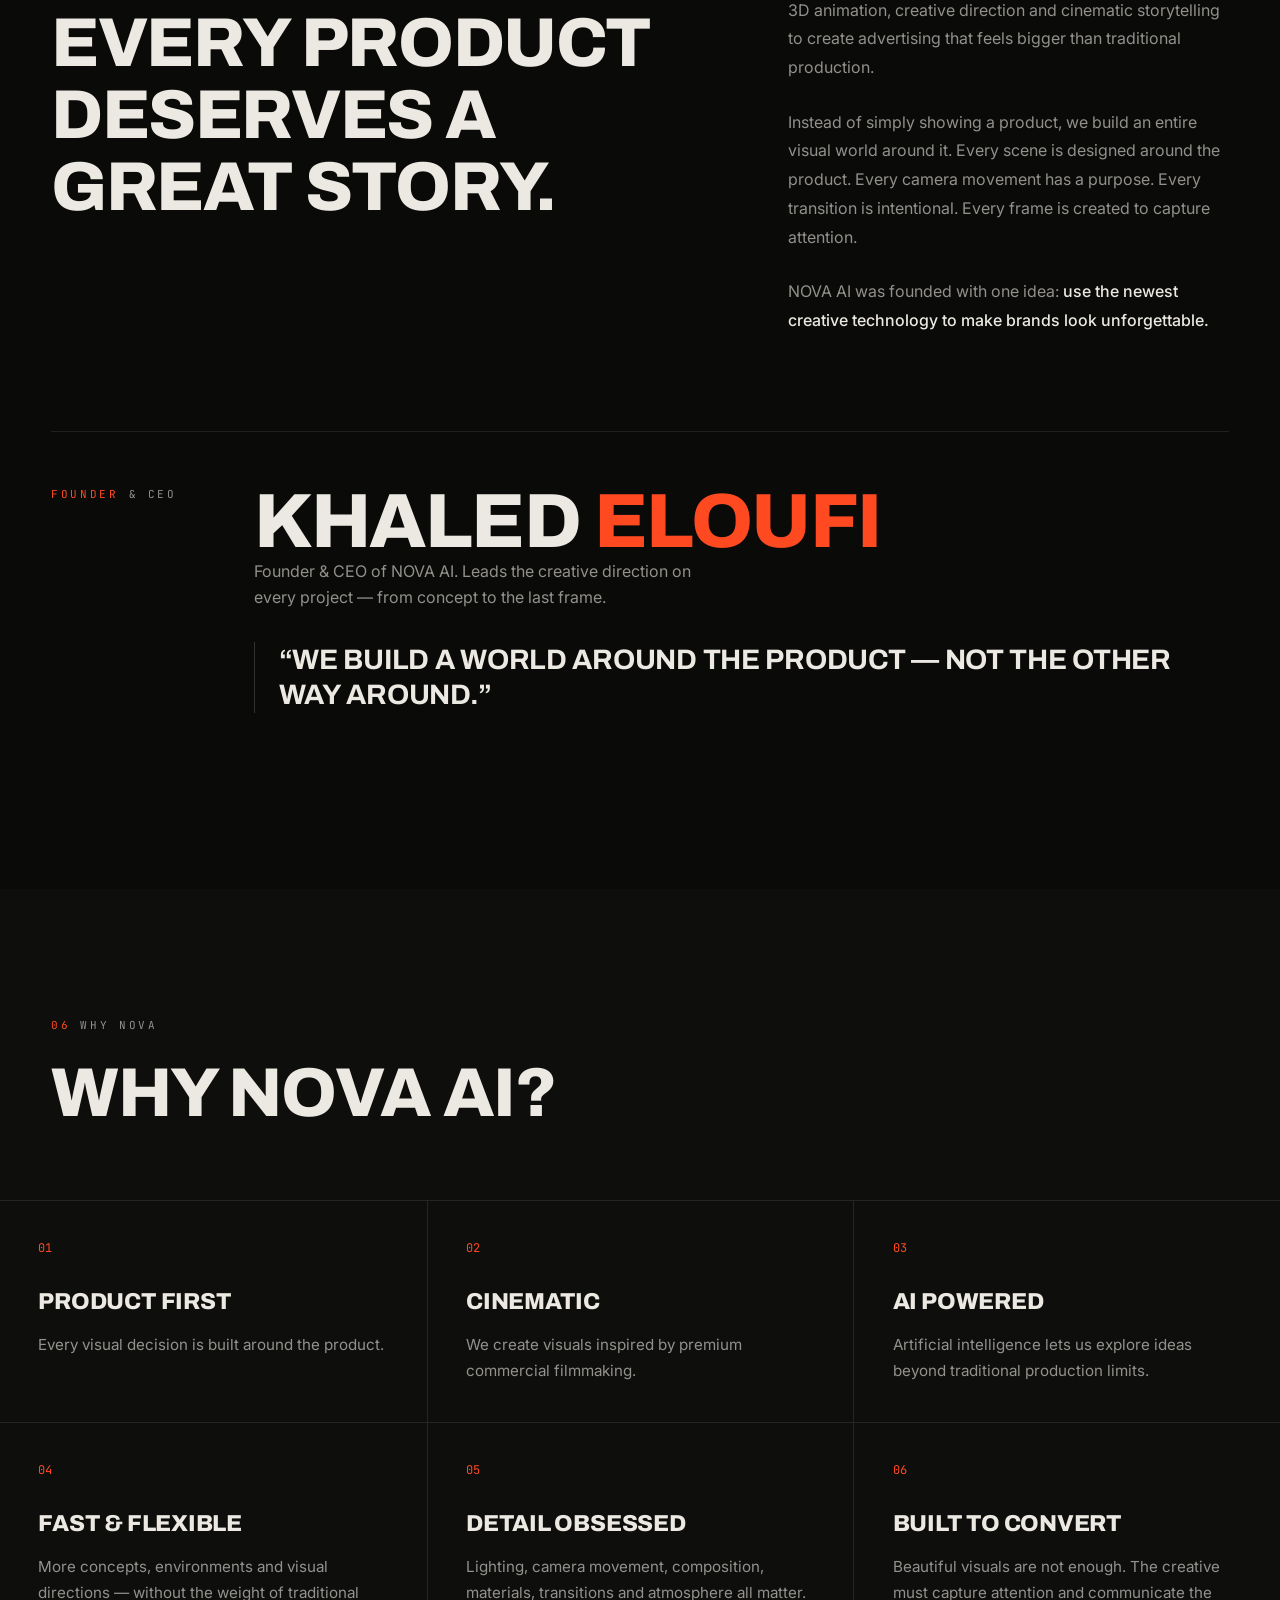
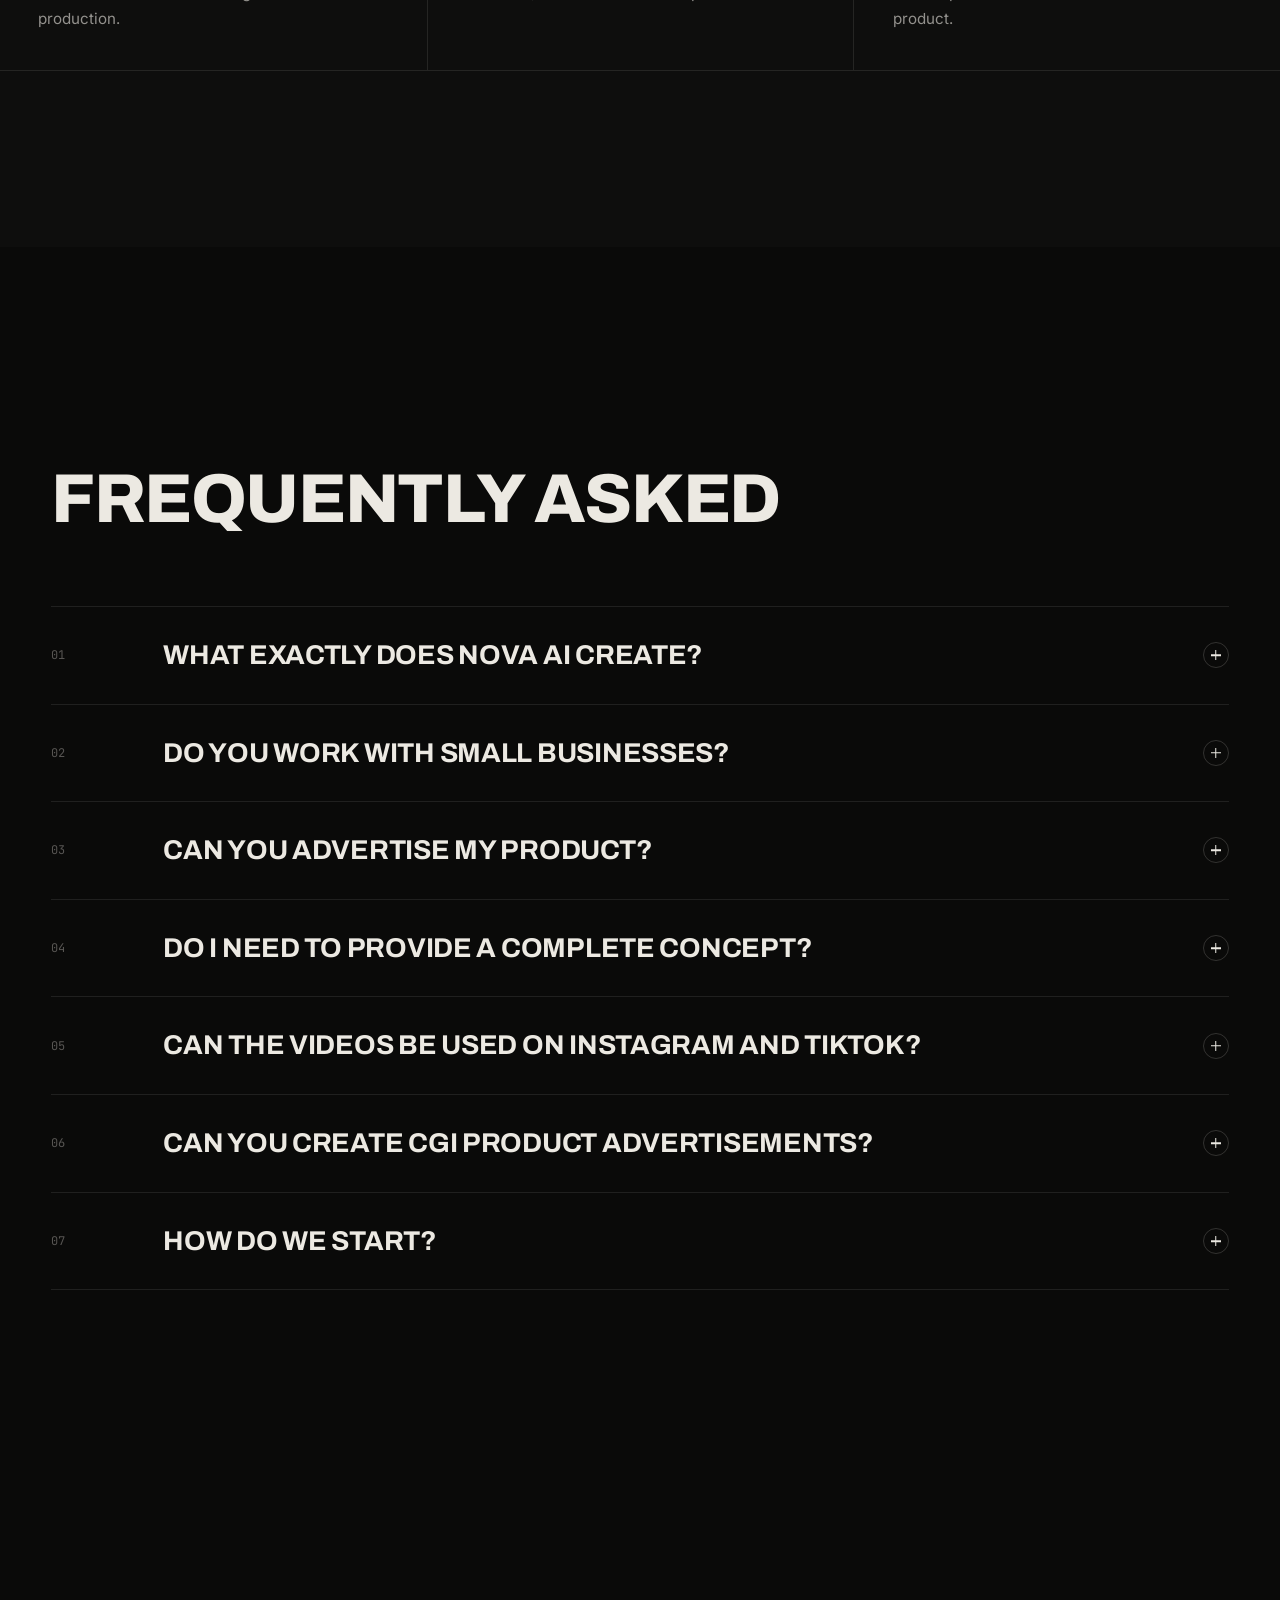
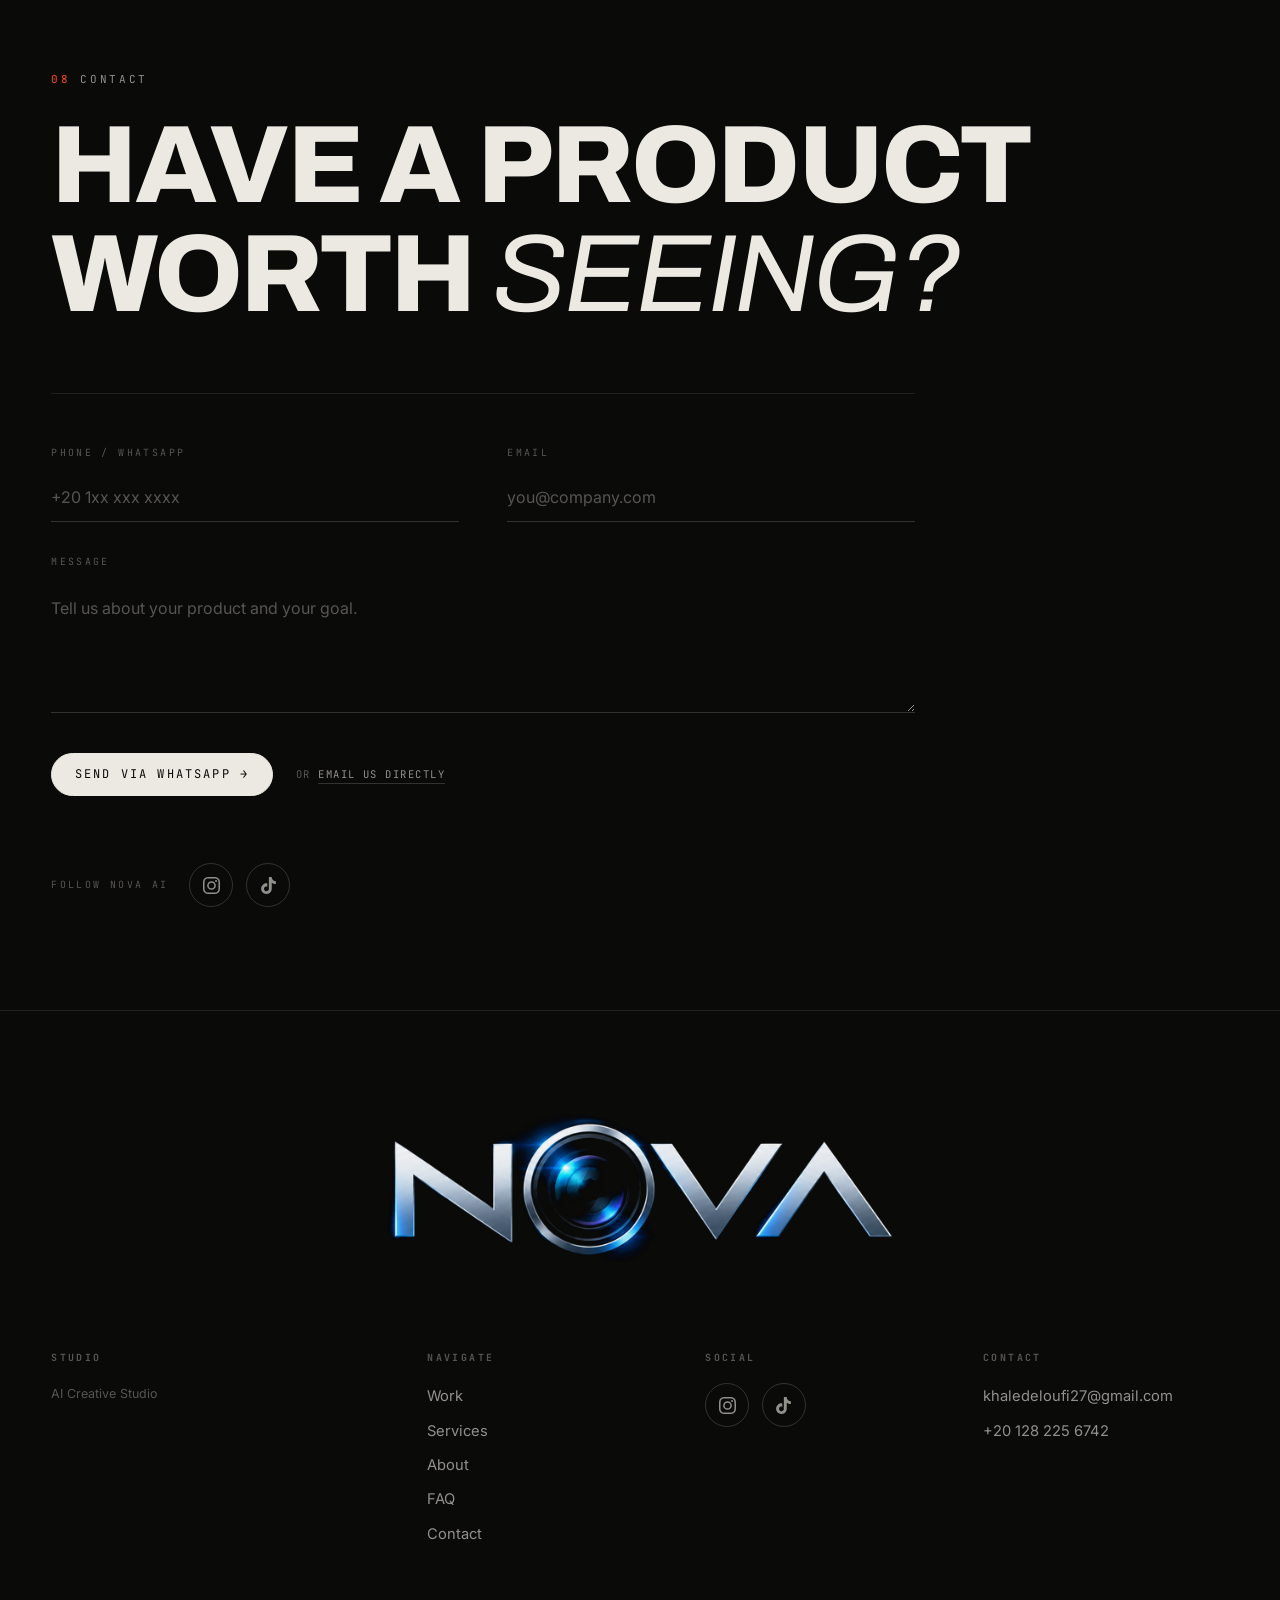
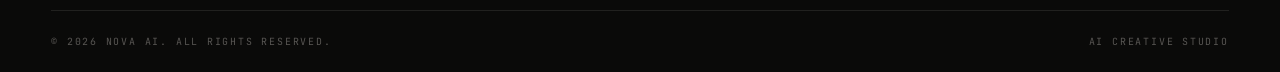
==== commit dd632a81: "revert: slat-burst preloader — restore counter + curtain reveal" ====
--- a/index.html
+++ b/index.html
@@ -51,24 +51,16 @@
 
 <!-- preloader -->
 <div class="preloader" id="preloader" aria-hidden="true">
-  <div class="pl-strips" aria-hidden="true">
-    <div class="pl-strip" style="--d:.248s"><span class="pl-word">NOVA</span></div>
-    <div class="pl-strip" style="--d:.203s"><span class="pl-word">NOVA</span></div>
-    <div class="pl-strip" style="--d:.158s"><span class="pl-word">NOVA</span></div>
-    <div class="pl-strip" style="--d:.113s"><span class="pl-word">NOVA</span></div>
-    <div class="pl-strip" style="--d:.068s"><span class="pl-word">NOVA</span></div>
-    <div class="pl-strip" style="--d:.023s"><span class="pl-word">NOVA</span></div>
-    <div class="pl-strip" style="--d:.023s"><span class="pl-word">NOVA</span></div>
-    <div class="pl-strip" style="--d:.068s"><span class="pl-word">NOVA</span></div>
-    <div class="pl-strip" style="--d:.113s"><span class="pl-word">NOVA</span></div>
-    <div class="pl-strip" style="--d:.158s"><span class="pl-word">NOVA</span></div>
-    <div class="pl-strip" style="--d:.203s"><span class="pl-word">NOVA</span></div>
-    <div class="pl-strip" style="--d:.248s"><span class="pl-word">NOVA</span></div>
-  </div>
-  <div class="pl-seam" aria-hidden="true"></div>
-  <div class="pl-flash" aria-hidden="true"></div>
   <div class="pl-grain" aria-hidden="true"></div>
+  <div class="pl-curtain pl-curtain-top" aria-hidden="true"></div>
+  <div class="pl-curtain pl-curtain-bottom" aria-hidden="true"></div>
   <div class="preloader-inner">
+    <div class="preloader-wordmark" aria-hidden="true">
+      <span class="pw-mask"><i>N</i></span>
+      <span class="pw-mask"><i>O</i></span>
+      <span class="pw-mask"><i>V</i></span>
+      <span class="pw-mask"><i>A</i></span>
+    </div>
     <div class="preloader-line"><span></span></div>
     <div class="preloader-meta">
       <span class="preloader-count" id="preloader-count">0%</span>
--- a/assets/css/main.css
+++ b/assets/css/main.css
@@ -90,62 +90,46 @@
 a.btn-accent:hover{ background:var(--ink); border-color:var(--ink); }
 
 /* ============================================================
-   PRELOADER — NOVA strips: split-type, 3-beat shutter reveal
-   ------------------------------------------------------------
-   beat 1 crack  -> a hairline tears at the seam, halves micro-split
-   beat 2 hold   -> a beat of tension
-   beat 3 burst  -> 12 slats scatter outward (zipper from center)
-                    carrying slices of the giant NOVA wordmark
-   ============================================================ */
-.preloader{ position:fixed; inset:0; z-index:200; background:#0a0a09;
-  overflow:hidden; transition:visibility 0s .2s; }
+   PRELOADER — NOVA counter + cinematic curtain
+   ============================================================ */
+.preloader{ position:fixed; inset:0; z-index:200; background:transparent;
+  display:grid; place-items:center; overflow:hidden;
+  transition:visibility 0s .2s; }
 .preloader.reveal{ pointer-events:none; }
 .preloader.done{ visibility:hidden; }
 
-/* 12 thin slats that assemble the giant wordmark */
-.pl-strips{ position:absolute; inset:0; z-index:1; display:flex; flex-direction:column; }
-.pl-strip{ position:relative; flex:1 1 0; overflow:hidden;
-  will-change:transform; transition:transform .8s var(--ease) 0s; }
-.pl-strip::after{ content:""; position:absolute; left:0; right:0; bottom:0; height:1px;
-  background:rgba(236,233,226,.05); }
-.pl-word{ position:absolute; left:0; width:100%; text-align:center;
-  top:calc(38vh - .5em); font-family:var(--font-d); font-weight:800;
-  text-transform:uppercase; font-size:clamp(3rem, 13.5vw, 8.5rem);
-  line-height:1; letter-spacing:.05em; color:var(--ink); opacity:0;
-  animation:pl-in 1s var(--ease) .25s forwards; }
-
-/* the seam — a hairline of light at mid-screen */
-.pl-seam{ position:absolute; left:0; right:0; top:50vh; height:1px; z-index:3;
-  background:var(--accent); box-shadow:0 0 14px rgba(255,74,33,.75);
-  opacity:.25; transition:opacity .25s var(--ease), transform .25s var(--ease); }
-.preloader.crack .pl-seam{ opacity:1; transform:scaleY(2.4); }
-.preloader.reveal .pl-seam{ opacity:0; }
-
-/* beat 1 — crack: the halves tear apart along the seam */
-.preloader.crack .pl-strip{ transition:transform .3s var(--ease); }
-.preloader.crack .pl-strip:nth-child(-n+6){ transform:translateY(-1.6vh); }
-.preloader.crack .pl-strip:nth-child(n+7){ transform:translateY(1.6vh); }
-
-/* beat 3 — burst: slats fly out, zipper from the center out */
-.preloader.reveal .pl-strip{ transition:transform .85s var(--ease) var(--d,0s); }
-.preloader.reveal .pl-strip:nth-child(-n+6){ transform:translateY(-120vh); }
-.preloader.reveal .pl-strip:nth-child(n+7){ transform:translateY(120vh); }
-
-/* orange flash at the burst */
-.pl-flash{ position:absolute; inset:0; z-index:2; pointer-events:none; opacity:0;
-  background:radial-gradient(circle at 50% 40%, rgba(255,74,33,.2), transparent 62%); }
-.preloader.reveal .pl-flash{ animation:pl-flash .7s ease-out .04s forwards; }
-@keyframes pl-flash{ 0%{opacity:0} 35%{opacity:1} 100%{opacity:0} }
+/* two curtain panels — the theatre split */
+.pl-curtain{ position:absolute; left:0; width:100%; height:50.4%; z-index:1;
+  will-change:transform; transition:transform 1.05s var(--ease) .05s; }
+.pl-curtain-top{ top:0;
+  background:radial-gradient(120% 130% at 50% 110%, rgba(255,74,33,.07), transparent 62%), #0a0a09;
+  border-bottom:1px solid rgba(255,74,33,.28); }
+.pl-curtain-bottom{ bottom:0;
+  background:radial-gradient(120% 130% at 50% -10%, rgba(255,74,33,.07), transparent 62%), #0a0a09;
+  border-top:1px solid rgba(255,74,33,.28); }
+.preloader.reveal .pl-curtain-top{ transform:translateY(-102%); }
+.preloader.reveal .pl-curtain-bottom{ transform:translateY(102%); }
 
 /* subtle film grain over everything */
-.pl-grain{ position:absolute; inset:0; z-index:4; pointer-events:none; opacity:.055;
+.pl-grain{ position:absolute; inset:0; z-index:3; pointer-events:none; opacity:.055;
   background-image:url("data:image/svg+xml,%3Csvg xmlns='http://www.w3.org/2000/svg' width='180' height='180'%3E%3Cfilter id='n'%3E%3CfeTurbulence type='fractalNoise' baseFrequency='0.72' numOctaves='2' stitchTiles='stitch'/%3E%3C/filter%3E%3Crect width='180' height='180' filter='url(%23n)'/%3E%3C/svg%3E"); }
 
-/* counter cluster — sits right below the seam */
-.preloader-inner{ position:absolute; left:0; right:0; top:56vh; z-index:5;
-  display:grid; justify-items:center; gap:1.15rem;
-  transition:transform .9s var(--ease) .15s, opacity .6s var(--ease) .15s; }
-.preloader.reveal .preloader-inner{ transform:translateY(7vh); opacity:0; }
+.preloader-inner{ position:relative; z-index:2; display:grid; justify-items:center; gap:1.15rem;
+  transition:transform 1s var(--ease) .1s, opacity .8s var(--ease) .1s, filter .8s var(--ease) .1s; }
+.preloader.reveal .preloader-inner{ transform:translateY(-9vh); opacity:0;
+  filter:drop-shadow(0 0 30px rgba(255,74,33,.5)); }
+
+/* NOVA wordmark — letters rise from the mask, one by one */
+.preloader-wordmark{ display:flex; font-family:var(--font-d); font-weight:800; text-transform:uppercase;
+  font-size:clamp(3.4rem, 11.5vw, 7.5rem); line-height:.95; letter-spacing:.06em; }
+.pw-mask{ display:inline-block; overflow:hidden; padding-bottom:.06em; margin-bottom:-.06em; }
+.pw-mask i{ display:block; font-style:normal; transform:translateY(115%);
+  animation:pw-up .95s var(--ease) forwards; }
+.pw-mask:nth-child(1) i{ animation-delay:.1s; }
+.pw-mask:nth-child(2) i{ animation-delay:.2s; }
+.pw-mask:nth-child(3) i{ animation-delay:.3s; }
+.pw-mask:nth-child(4) i{ animation-delay:.4s; }
+@keyframes pw-up{ from{ transform:translateY(115%); } to{ transform:none; } }
 
 .preloader-line{ width:15.5rem; height:1px; background:var(--line-2); overflow:hidden; }
 .preloader-line span{ display:block; height:100%; width:100%; background:var(--accent);
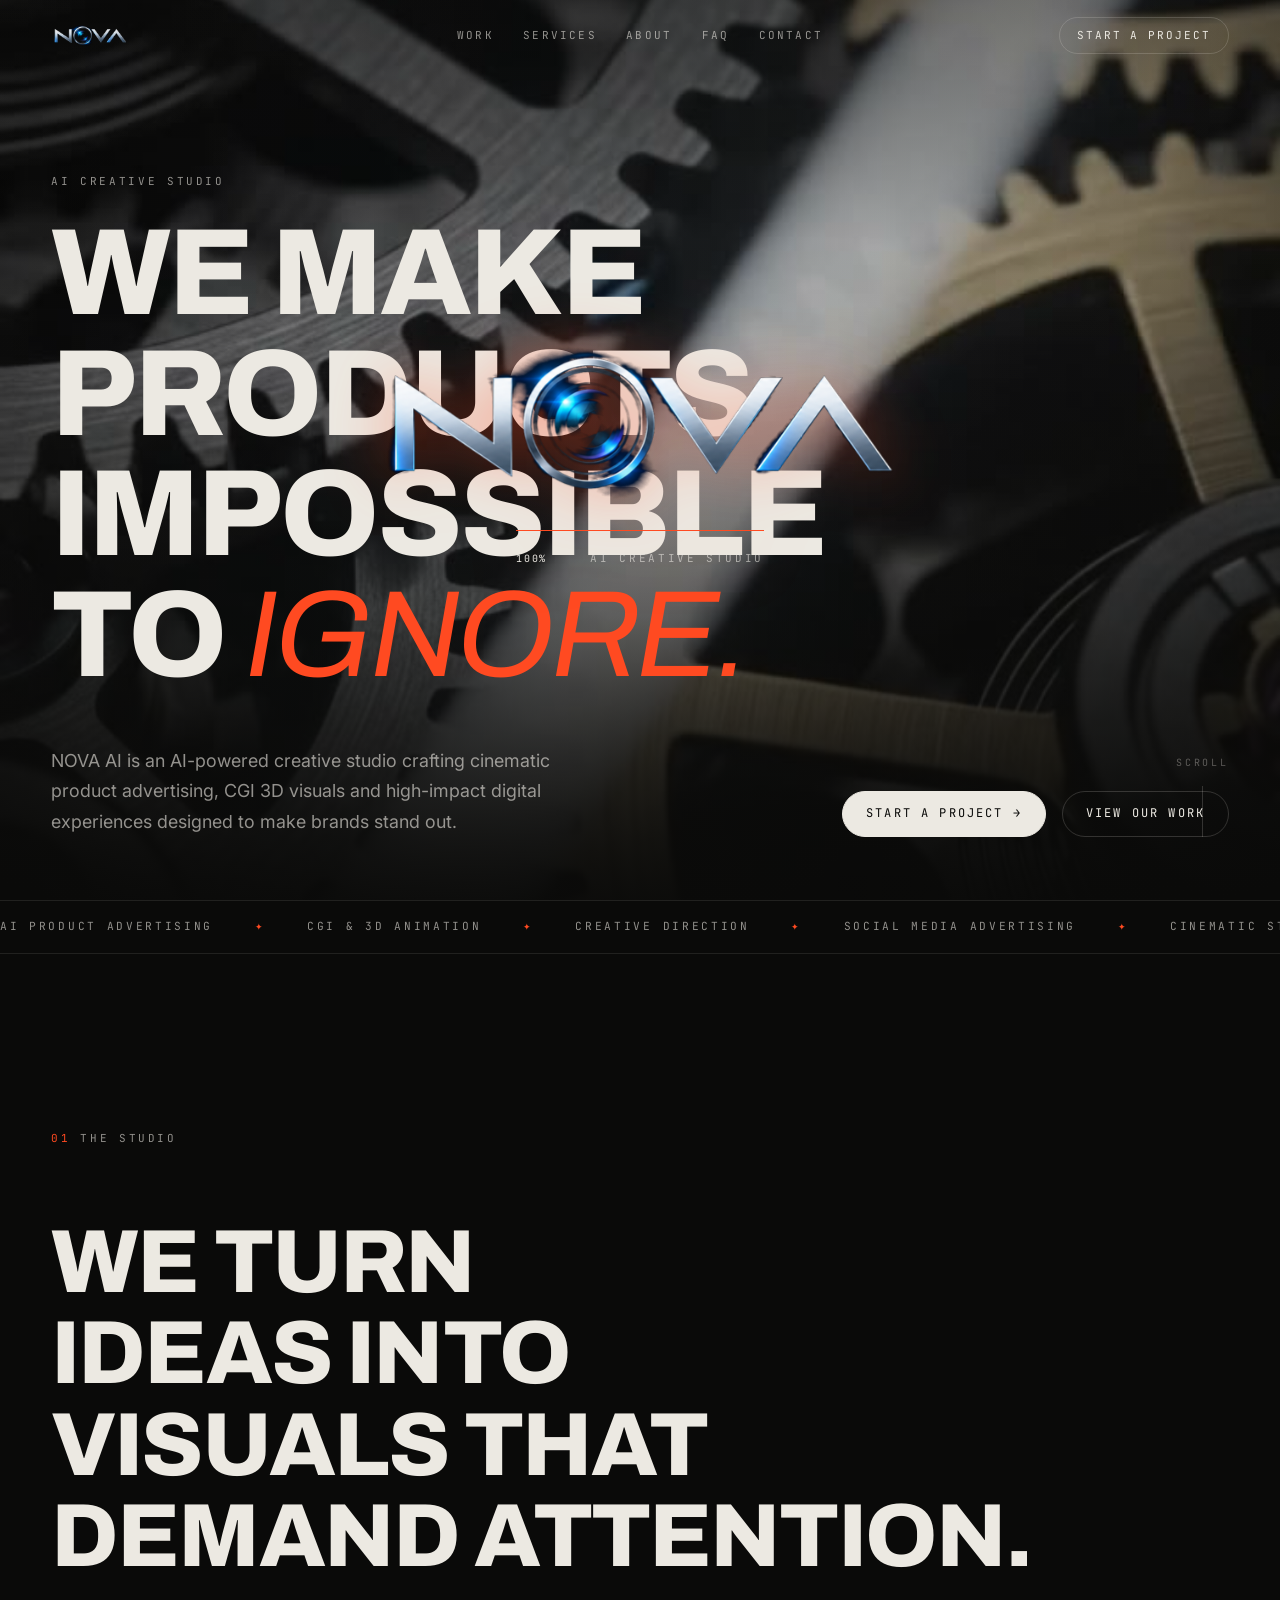
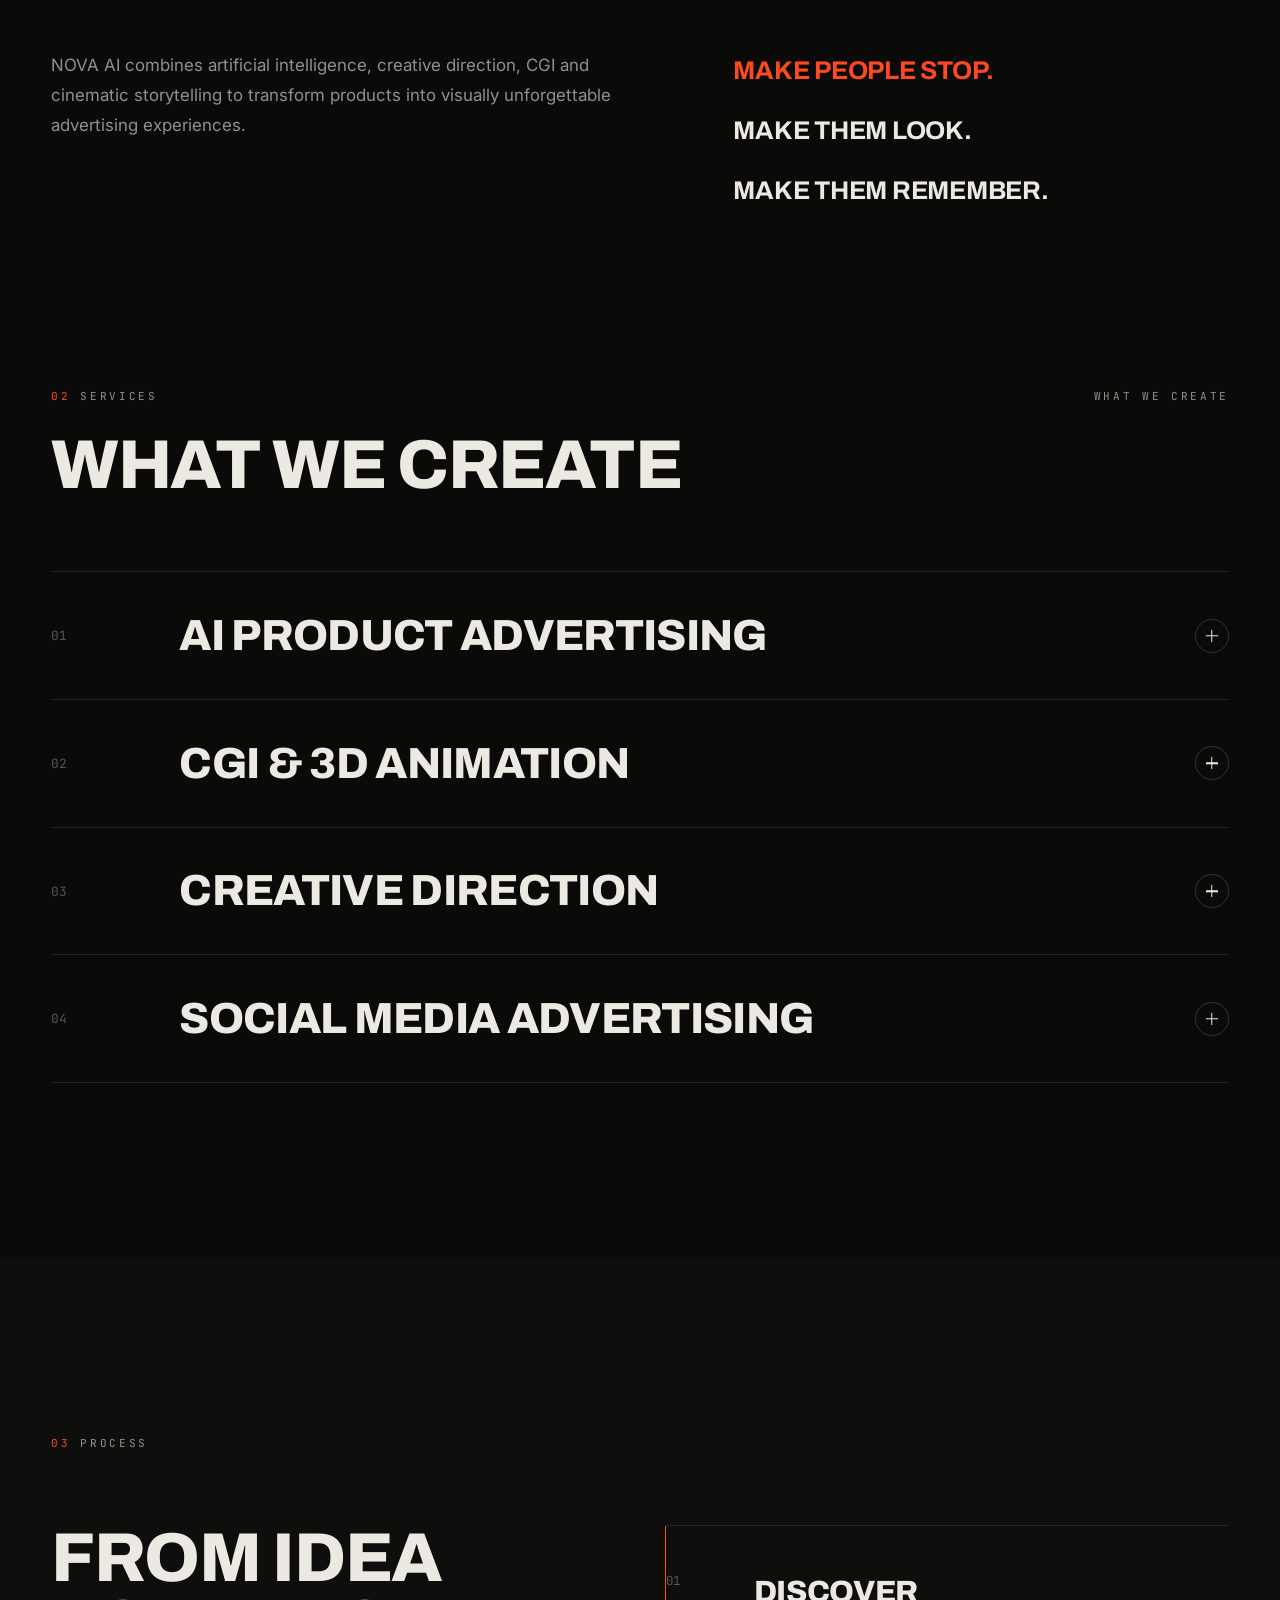
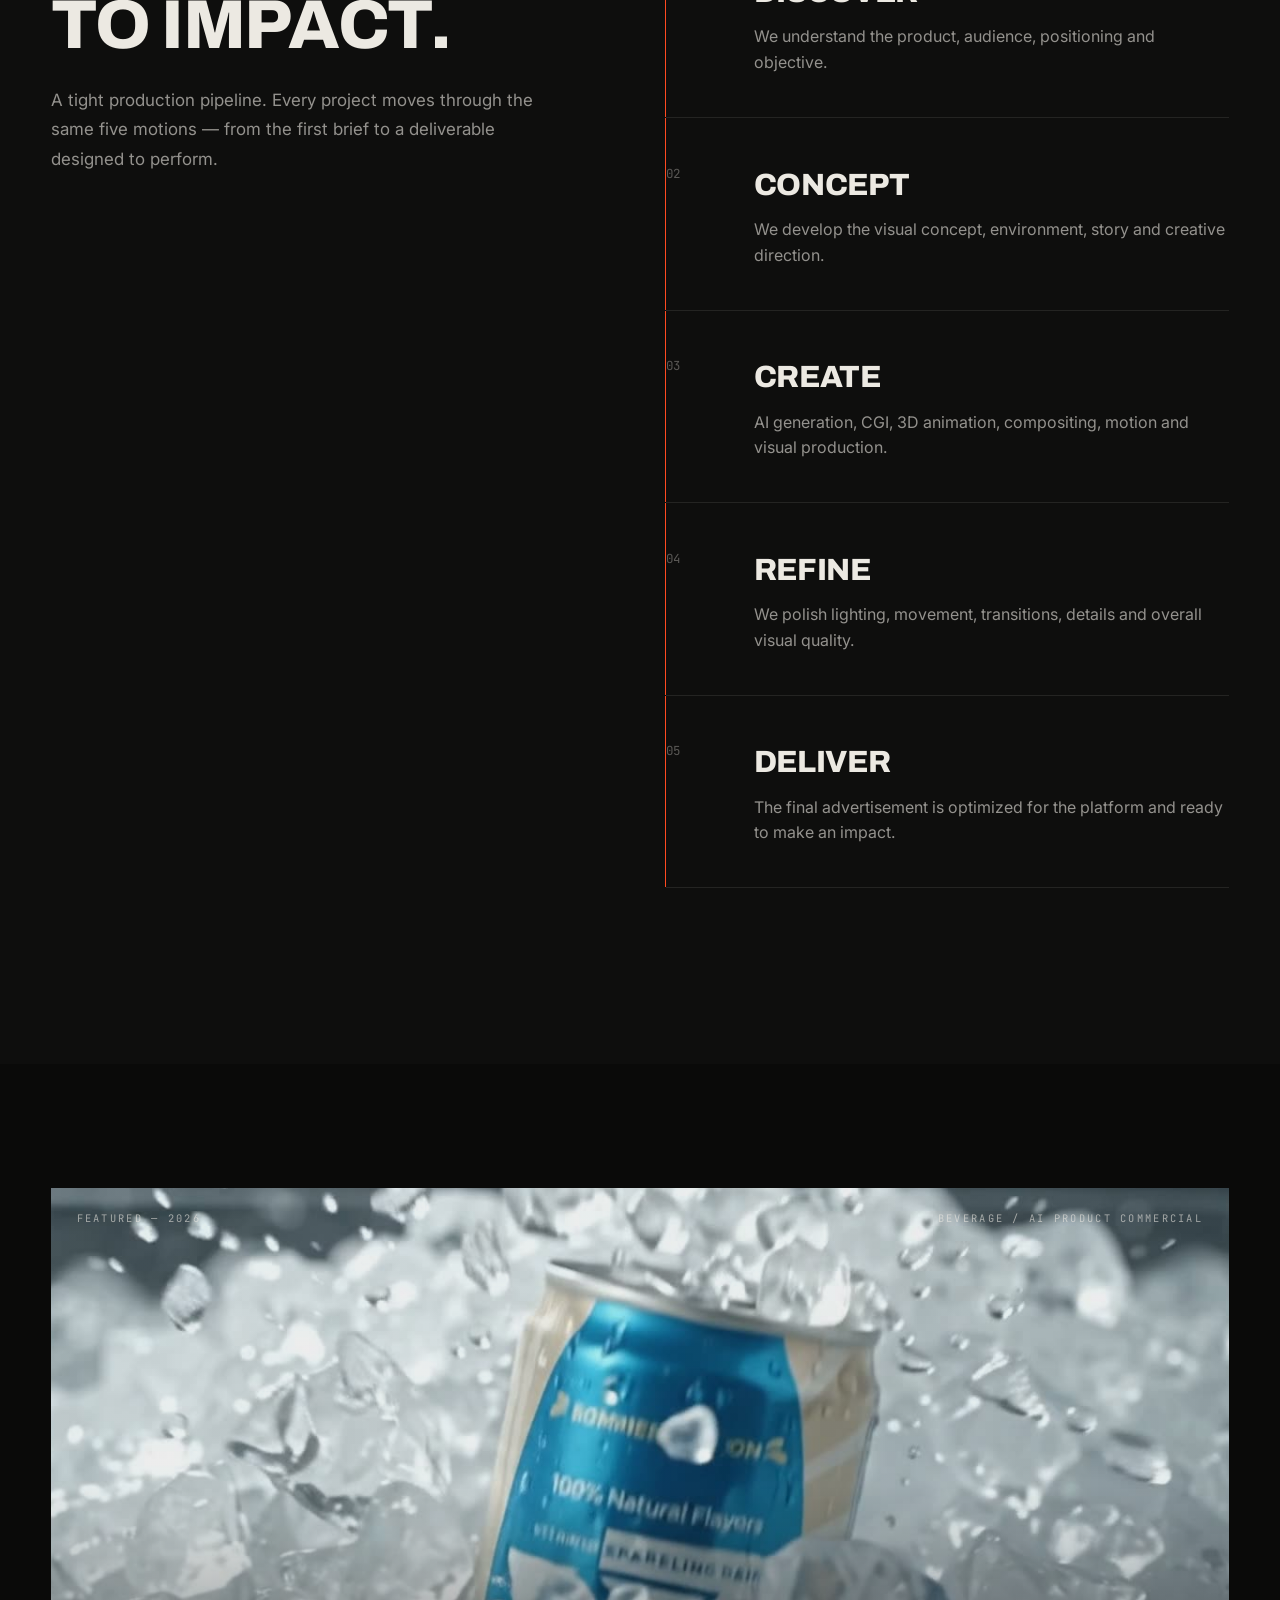
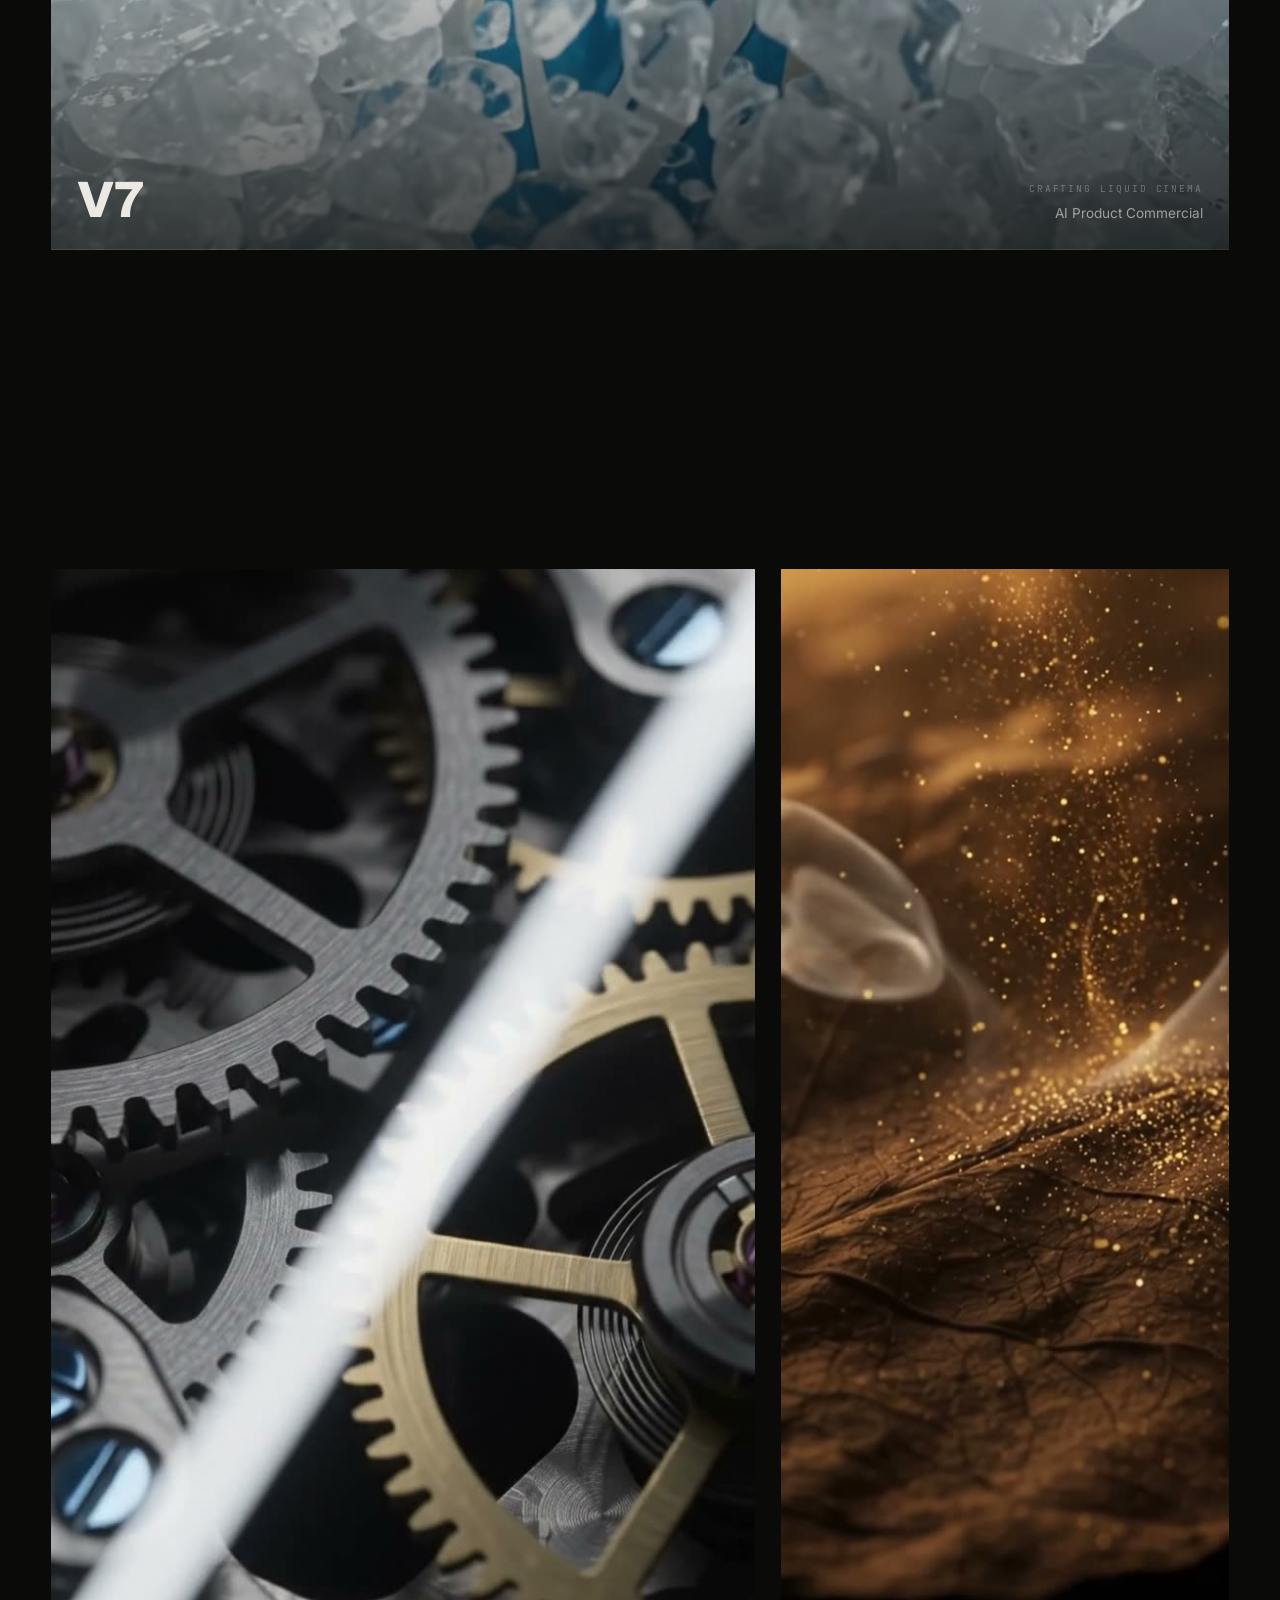
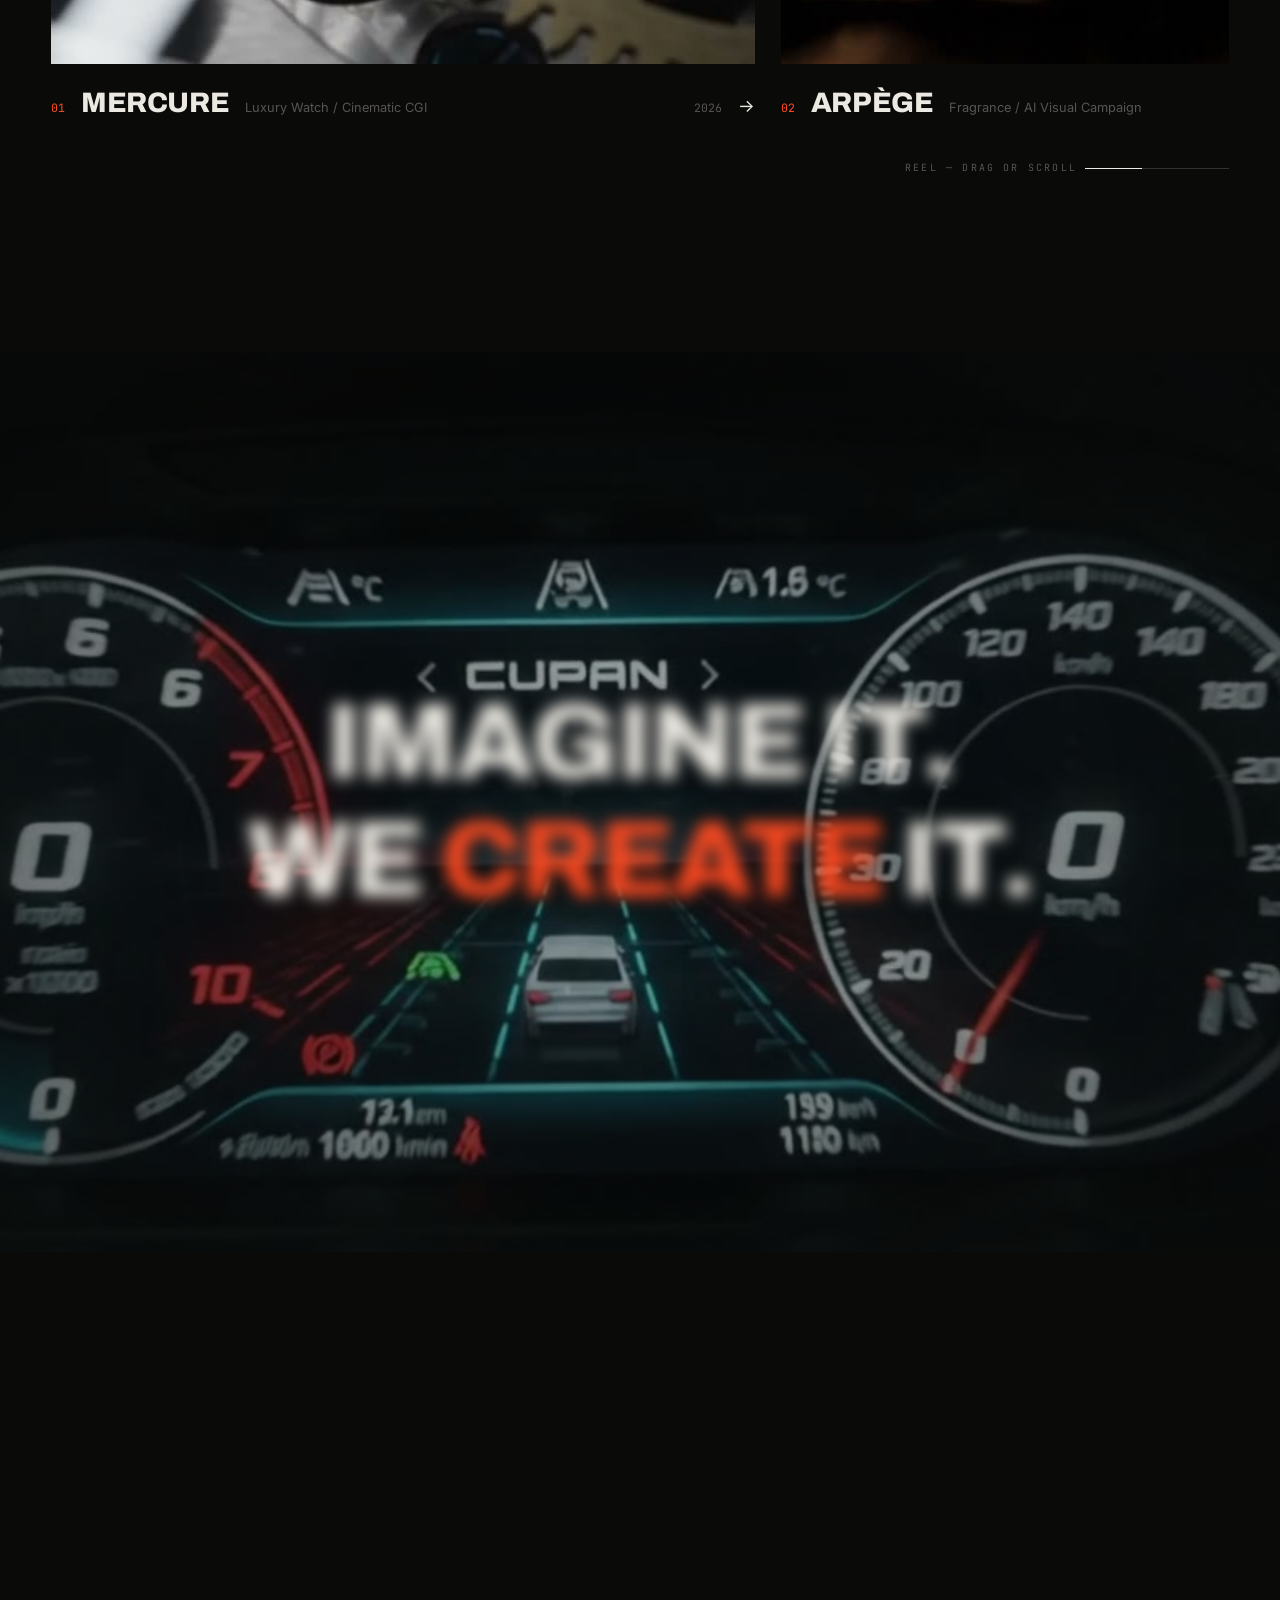
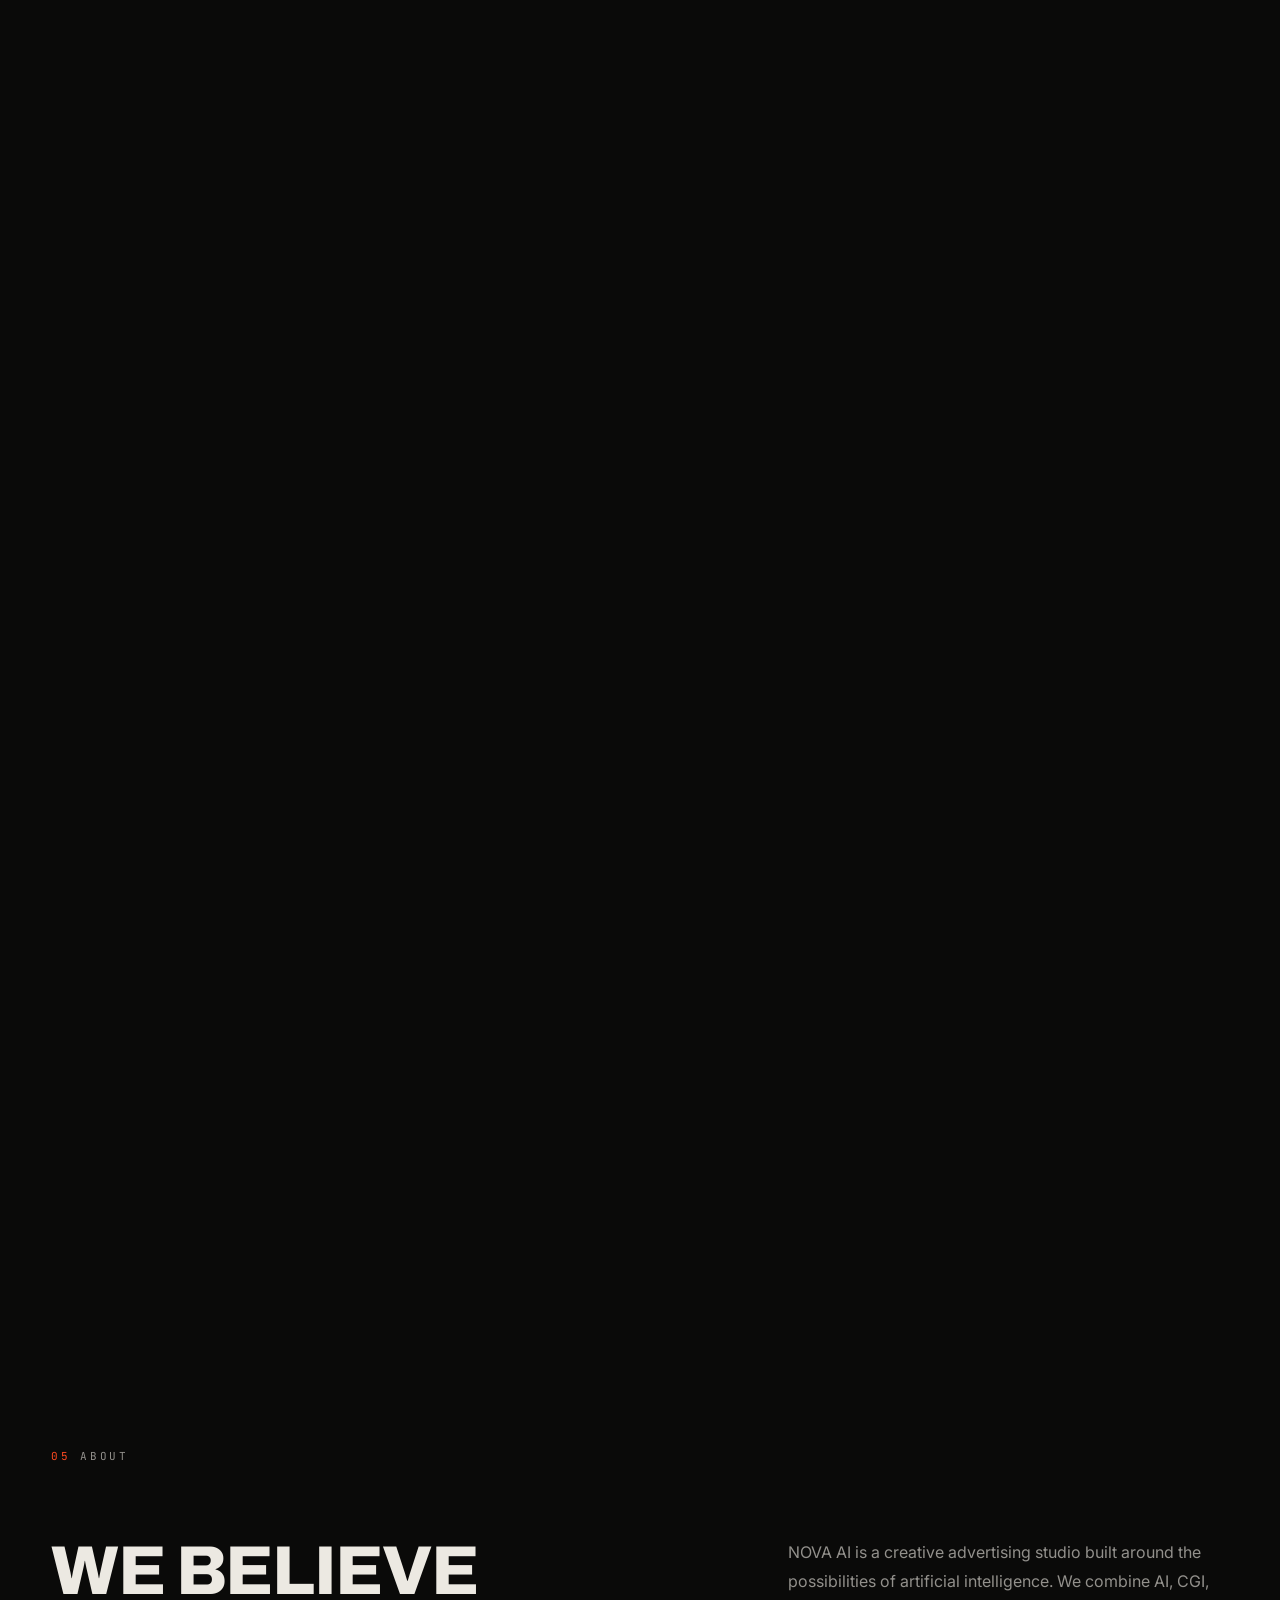
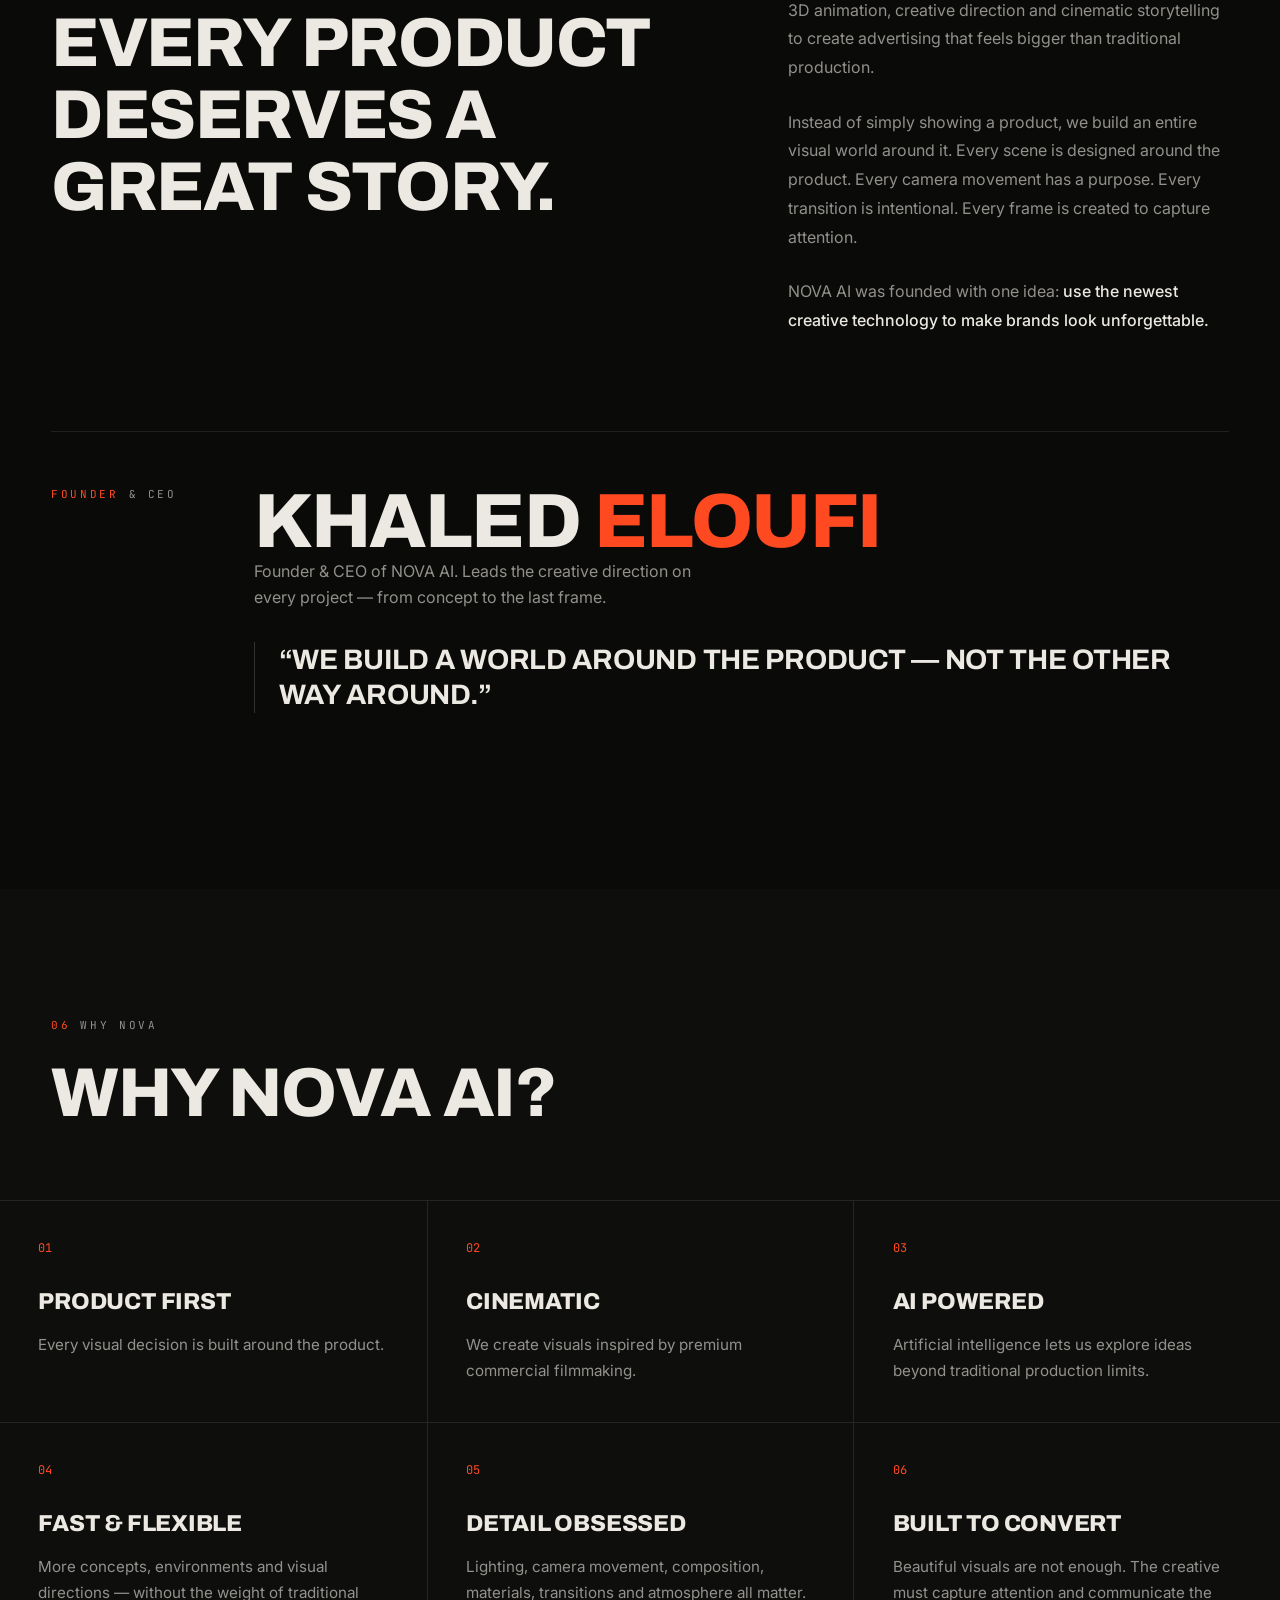
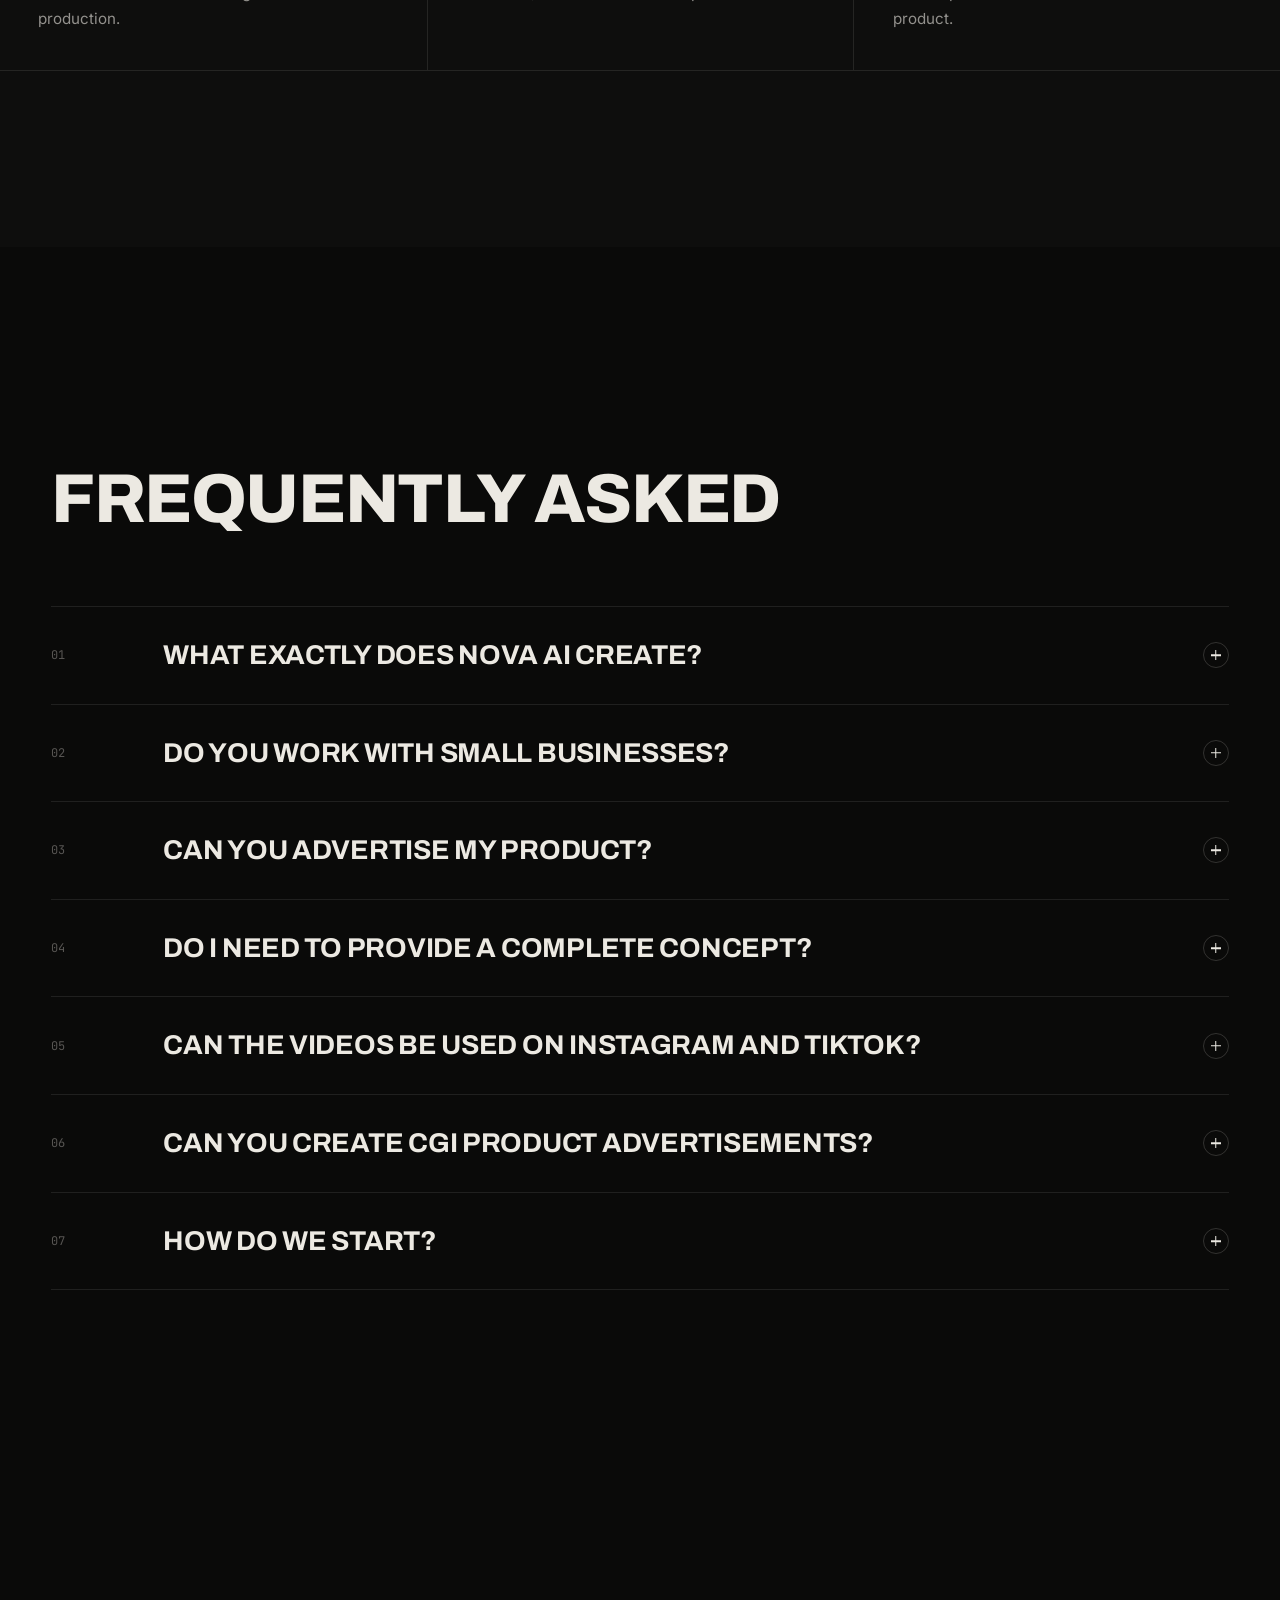
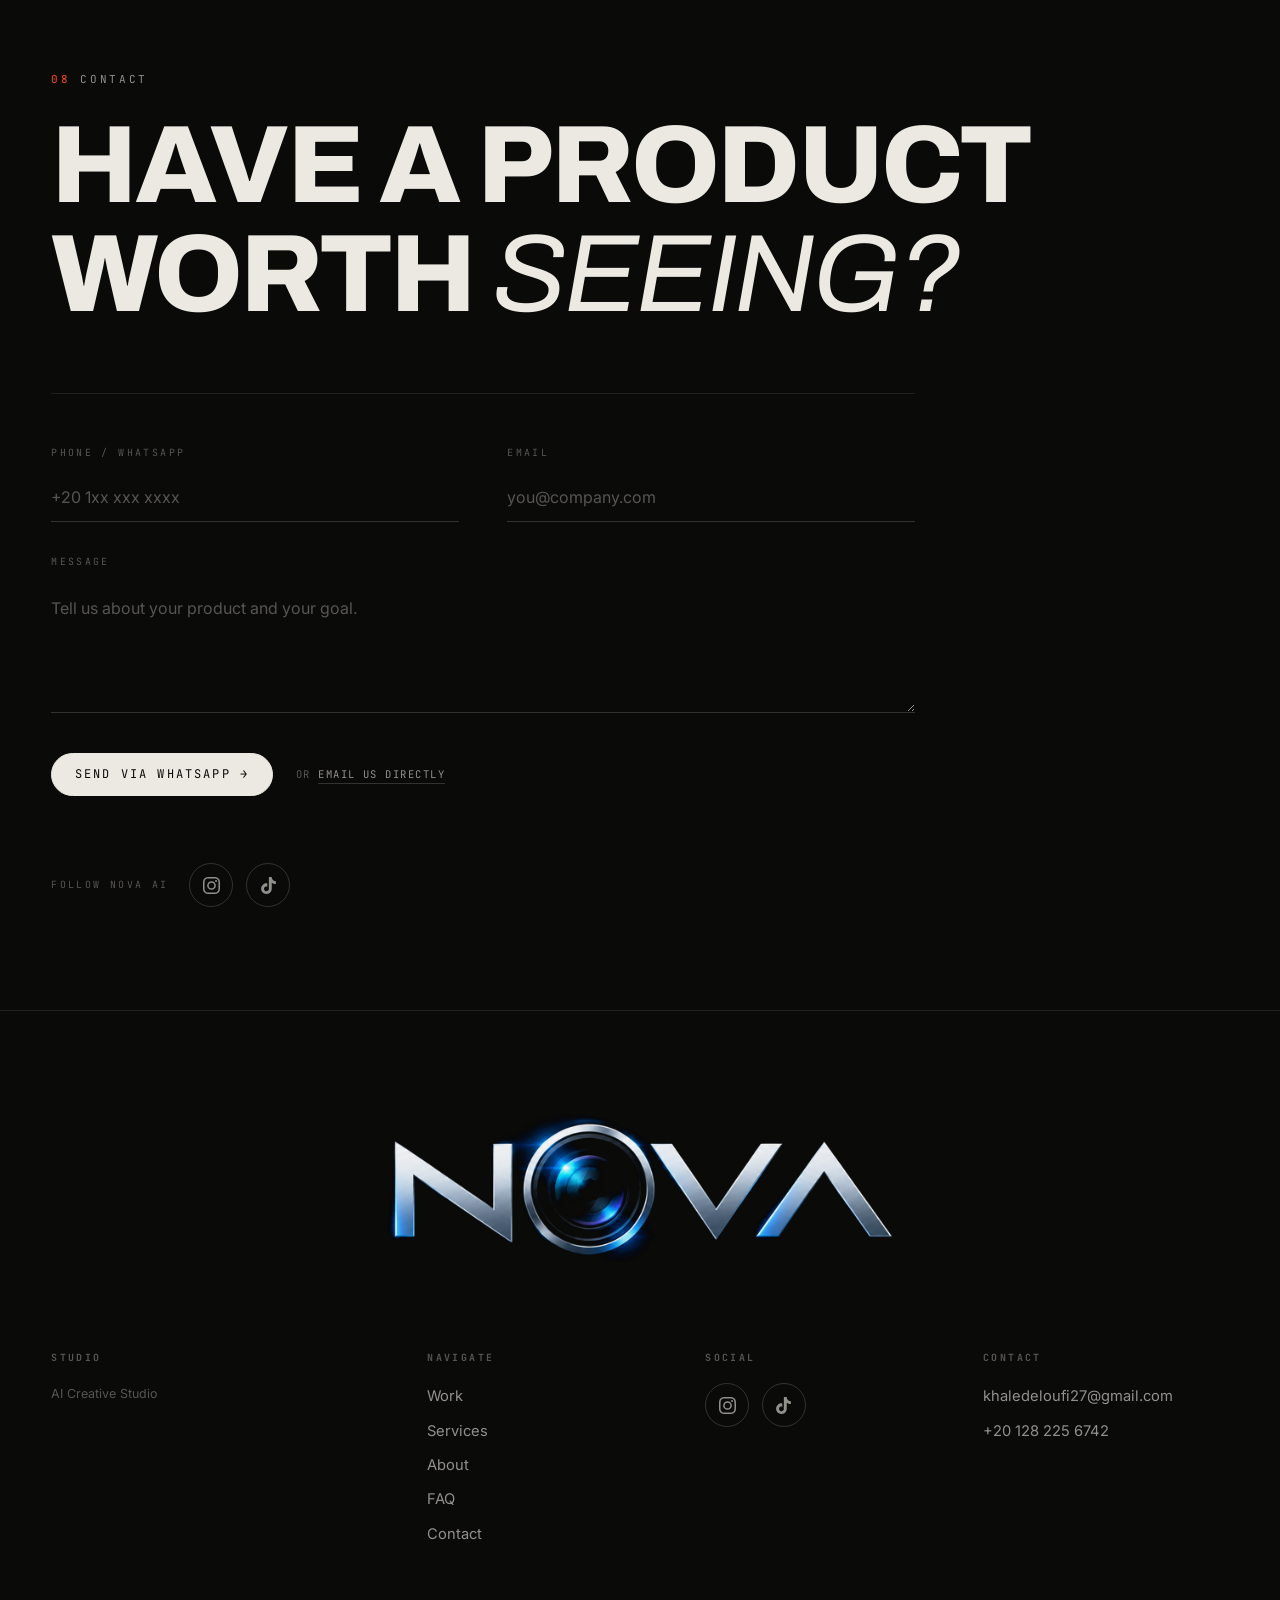
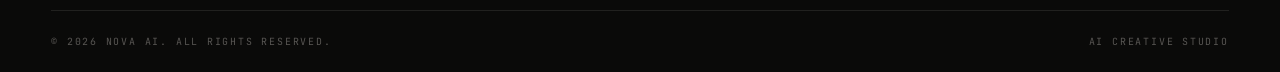
==== commit e2996bff: "feat: preloader — replace NOVA letters with the real logo, same large size, mask-rise entrance" ====
--- a/index.html
+++ b/index.html
@@ -56,10 +56,7 @@
   <div class="pl-curtain pl-curtain-bottom" aria-hidden="true"></div>
   <div class="preloader-inner">
     <div class="preloader-wordmark" aria-hidden="true">
-      <span class="pw-mask"><i>N</i></span>
-      <span class="pw-mask"><i>O</i></span>
-      <span class="pw-mask"><i>V</i></span>
-      <span class="pw-mask"><i>A</i></span>
+      <span class="pw-mask"><img src="assets/img/logo-640.png" alt=""></span>
     </div>
     <div class="preloader-line"><span></span></div>
     <div class="preloader-meta">
--- a/assets/css/main.css
+++ b/assets/css/main.css
@@ -119,16 +119,11 @@
 .preloader.reveal .preloader-inner{ transform:translateY(-9vh); opacity:0;
   filter:drop-shadow(0 0 30px rgba(255,74,33,.5)); }
 
-/* NOVA wordmark — letters rise from the mask, one by one */
-.preloader-wordmark{ display:flex; font-family:var(--font-d); font-weight:800; text-transform:uppercase;
-  font-size:clamp(3.4rem, 11.5vw, 7.5rem); line-height:.95; letter-spacing:.06em; }
-.pw-mask{ display:inline-block; overflow:hidden; padding-bottom:.06em; margin-bottom:-.06em; }
-.pw-mask i{ display:block; font-style:normal; transform:translateY(115%);
-  animation:pw-up .95s var(--ease) forwards; }
-.pw-mask:nth-child(1) i{ animation-delay:.1s; }
-.pw-mask:nth-child(2) i{ animation-delay:.2s; }
-.pw-mask:nth-child(3) i{ animation-delay:.3s; }
-.pw-mask:nth-child(4) i{ animation-delay:.4s; }
+/* logo — rises from the mask at load */
+.preloader-wordmark{ display:flex; justify-content:center; }
+.pw-mask{ display:inline-block; overflow:hidden; line-height:0; }
+.pw-mask img{ display:block; width:min(78vw, 34rem); height:auto; transform:translateY(115%);
+  animation:pw-up 1s var(--ease) .1s forwards; }
 @keyframes pw-up{ from{ transform:translateY(115%); } to{ transform:none; } }
 
 .preloader-line{ width:15.5rem; height:1px; background:var(--line-2); overflow:hidden; }
